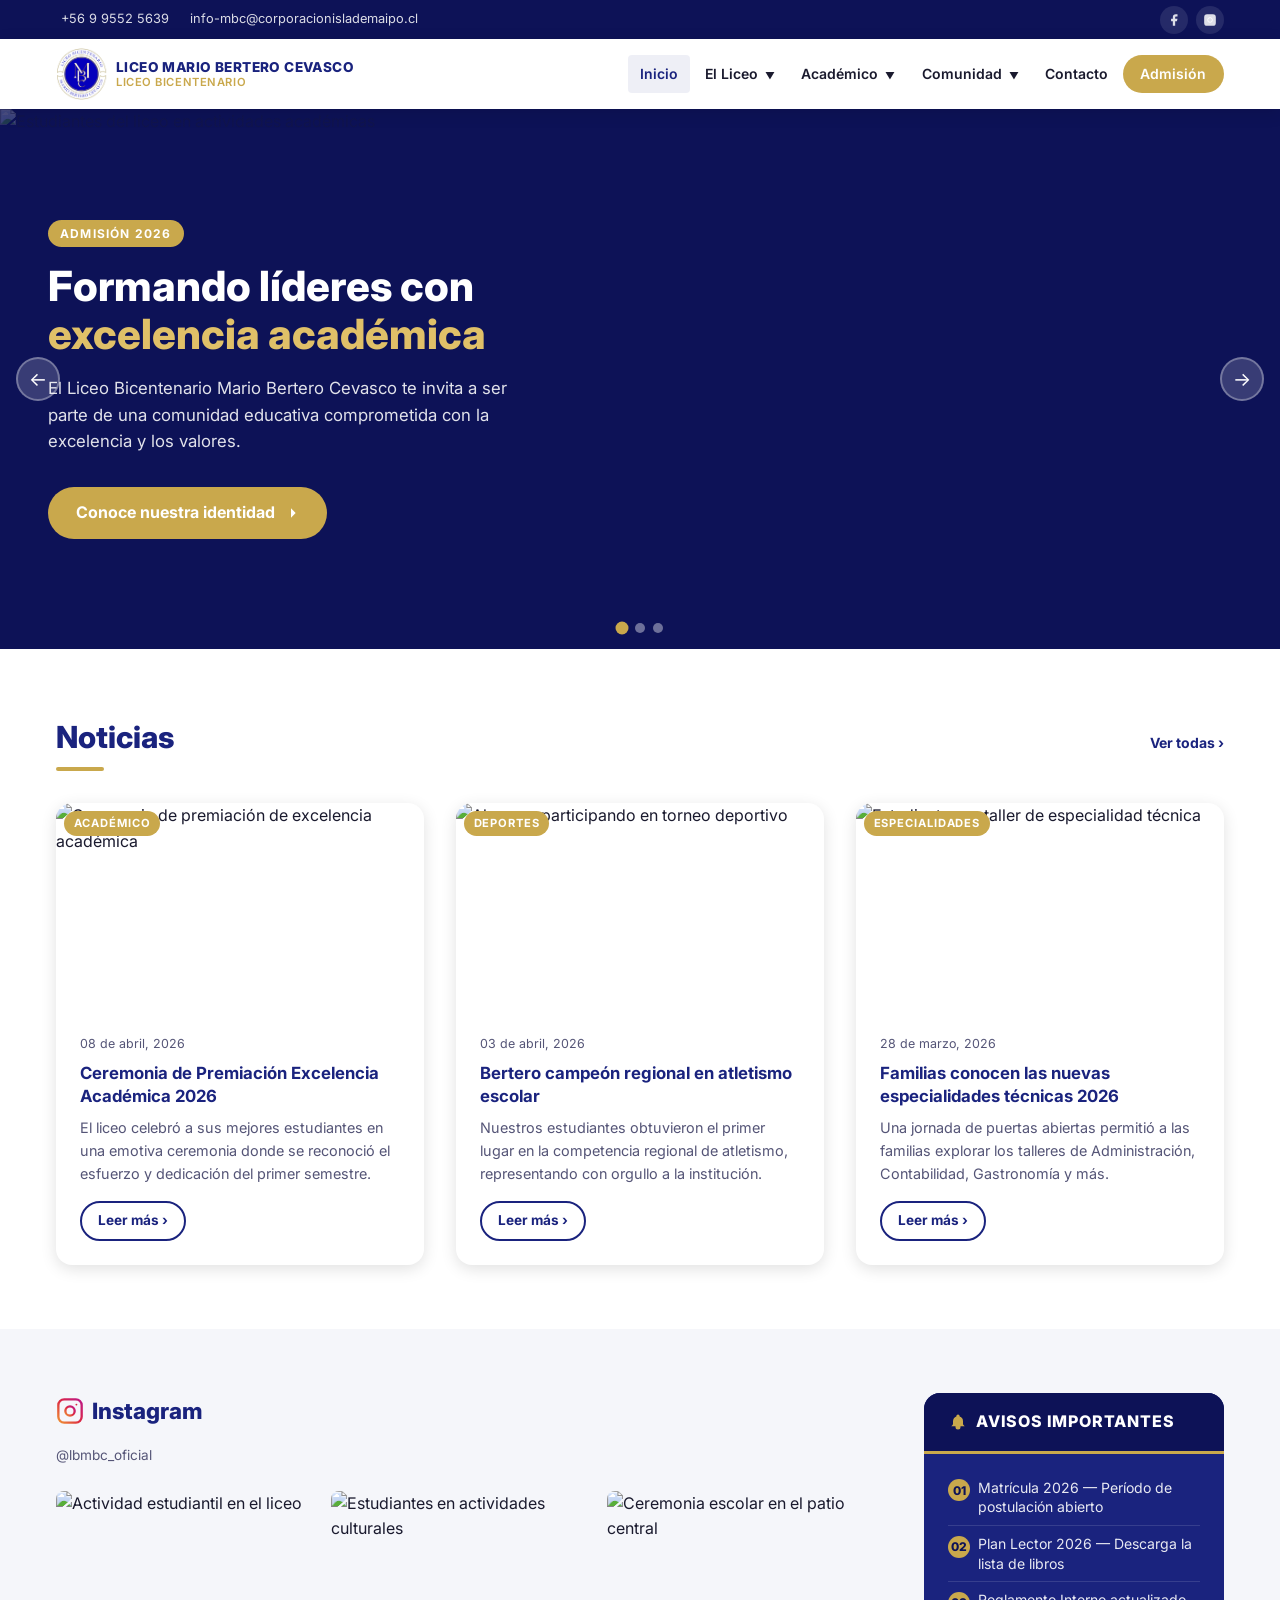
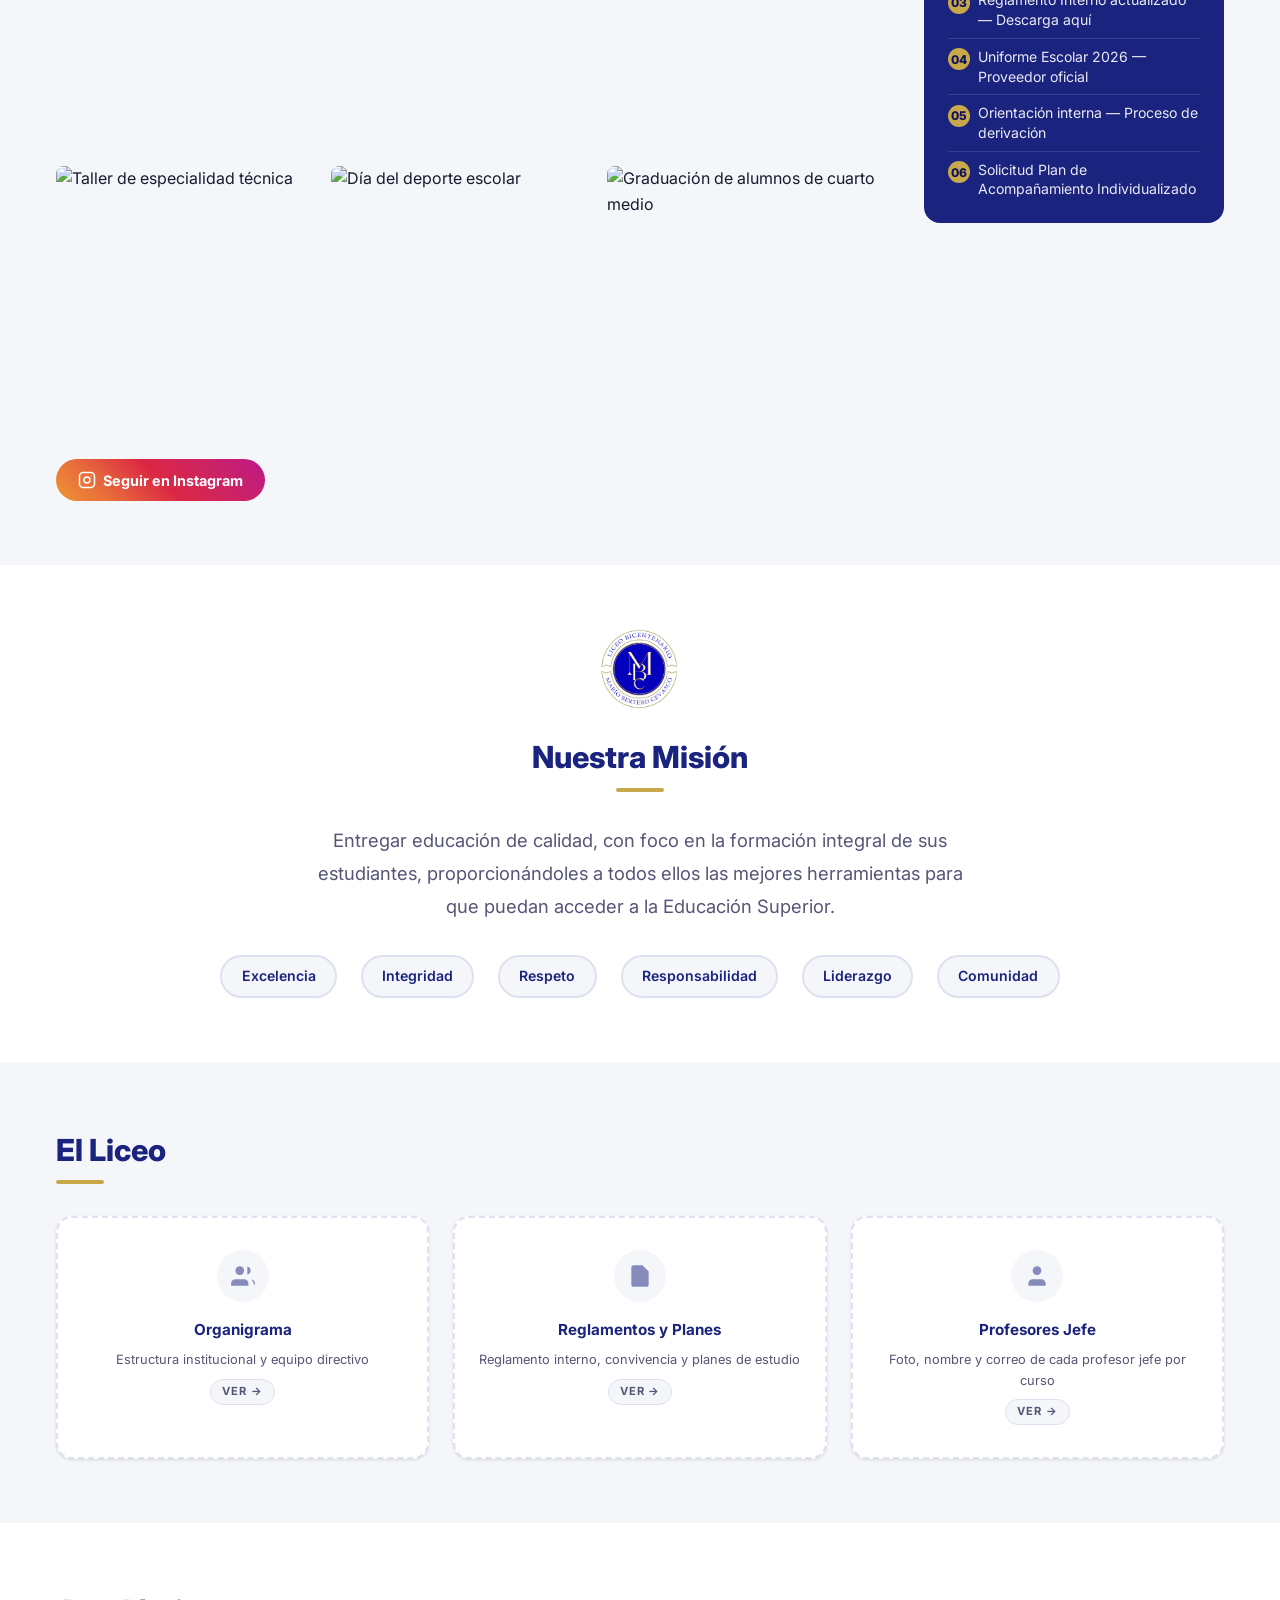
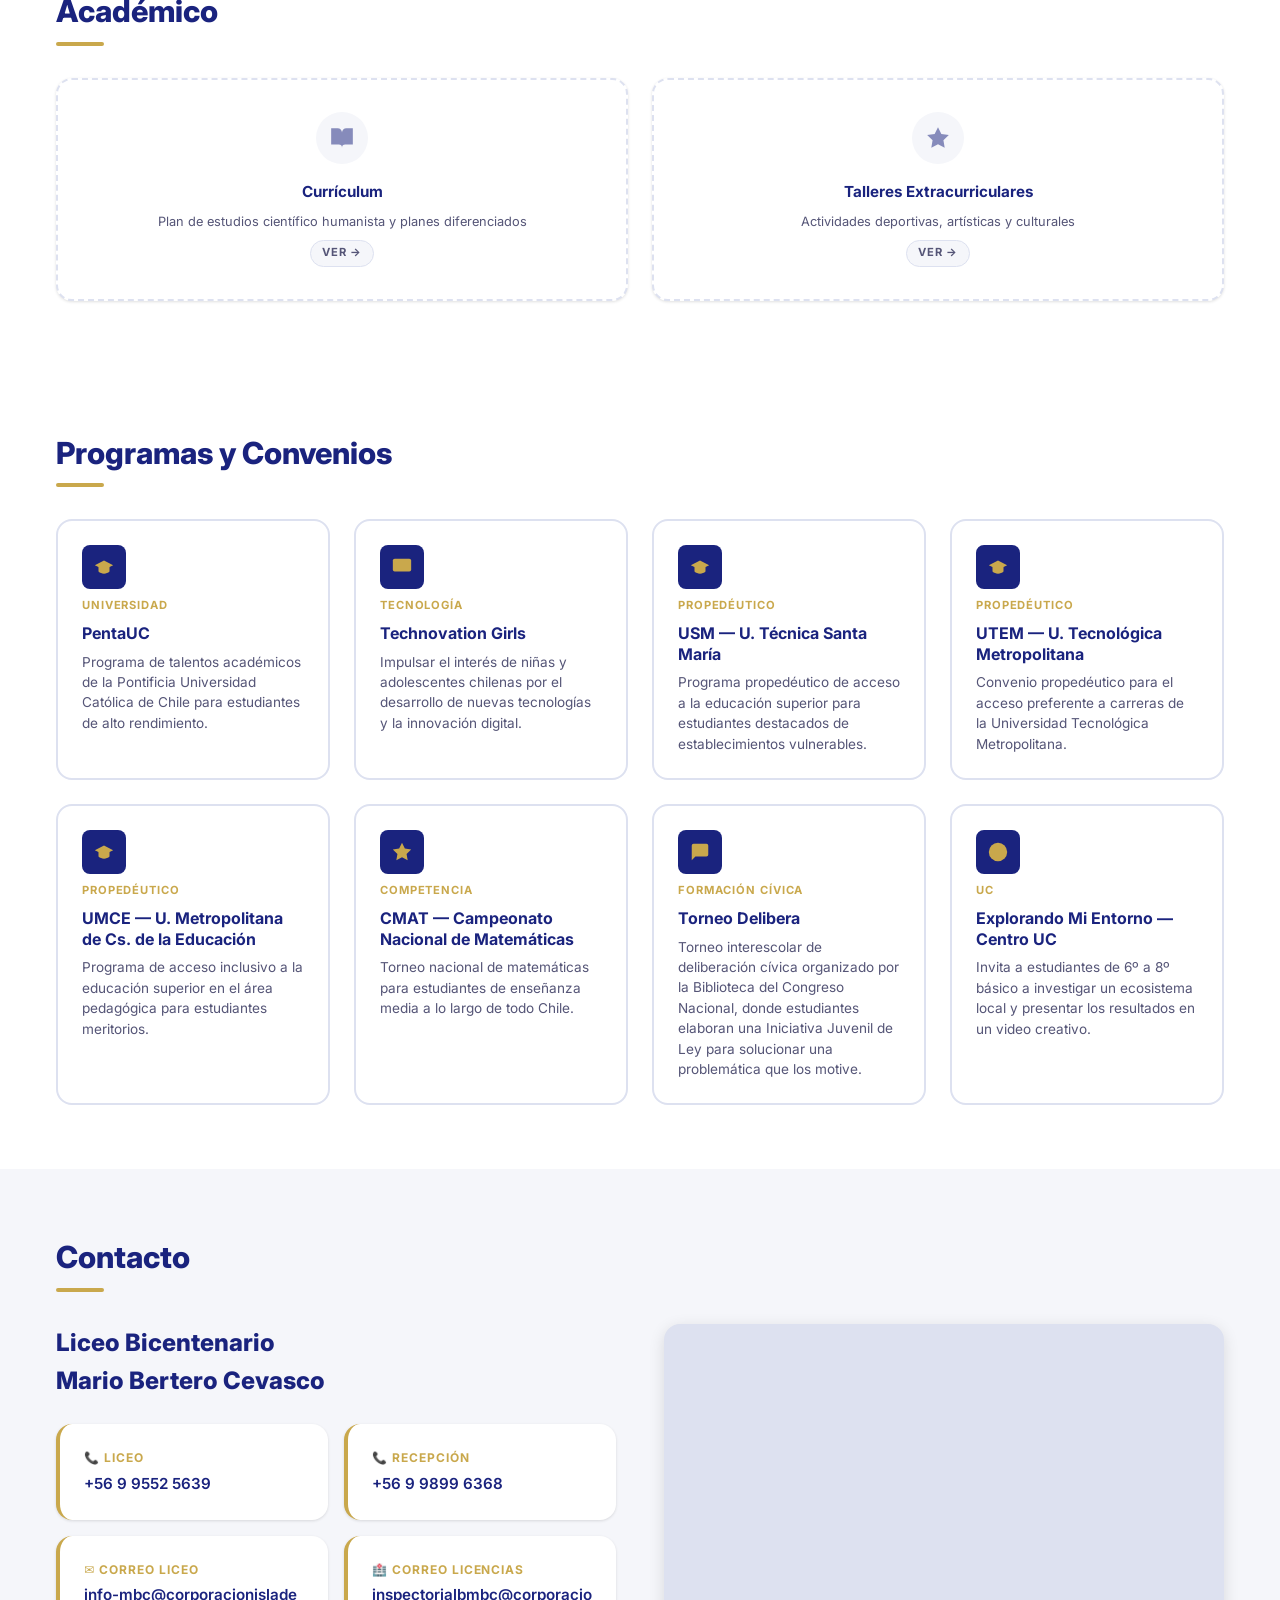
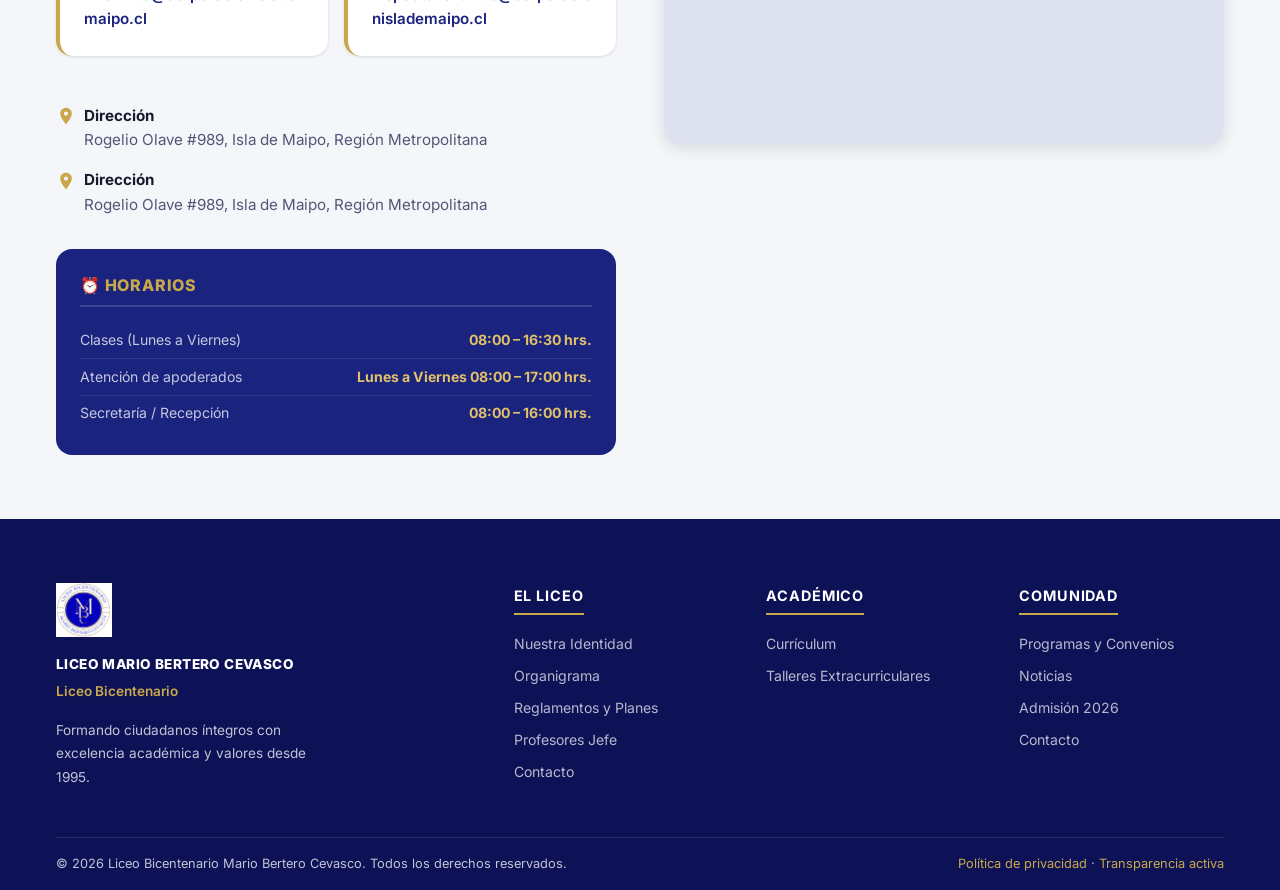
==== index.html @ 63710edc "Agregar nav completa y footer a todas las subpáginas - Organigrama: árbol jerárquico con cargos (sin" ====
<!DOCTYPE html>
<html lang="es">
<head>
  <meta charset="UTF-8" />
  <meta name="viewport" content="width=device-width, initial-scale=1.0" />
  <meta name="description" content="Liceo Bicentenario Mario Bertero Cevasco — Formando ciudadanos íntegros con excelencia académica y valores." />
  <title>Liceo Bicentenario Mario Bertero Cevasco</title>
  <link rel="preconnect" href="https://fonts.googleapis.com" />
  <link rel="preconnect" href="https://fonts.gstatic.com" crossorigin />
  <link href="https://fonts.googleapis.com/css2?family=Inter:wght@400;500;600;700;800&display=swap" rel="stylesheet" />
  <style>
    /* ============================================================
       VARIABLES & RESET
    ============================================================ */
    :root {
      --color-primary:       #1a237e;
      --color-primary-dark:  #0d1257;
      --color-primary-light: #283593;
      --color-gold:          #c9a84c;
      --color-gold-light:    #e0c068;
      --color-white:         #ffffff;
      --color-off-white:     #f5f6fa;
      --color-text:          #1a1a2e;
      --color-text-muted:    #555577;
      --color-border:        #dde1f0;
      --color-success:       #2e7d32;

      --font-base: 'Inter', system-ui, sans-serif;

      --spacing-xs:  0.25rem;
      --spacing-sm:  0.5rem;
      --spacing-md:  1rem;
      --spacing-lg:  1.5rem;
      --spacing-xl:  2rem;
      --spacing-2xl: 3rem;
      --spacing-3xl: 4rem;

      --radius-sm:  4px;
      --radius-md:  8px;
      --radius-lg:  16px;
      --radius-full: 9999px;

      --shadow-sm: 0 1px 3px rgba(0,0,0,.12);
      --shadow-md: 0 4px 16px rgba(0,0,0,.12);
      --shadow-lg: 0 8px 32px rgba(0,0,0,.16);

      --transition: 0.25s ease;
      --nav-height: 70px;
    }

    *, *::before, *::after { box-sizing: border-box; margin: 0; padding: 0; }

    html { scroll-behavior: smooth; font-size: 16px; }
    @media (prefers-reduced-motion: reduce) {
      html { scroll-behavior: auto; }
      *, *::before, *::after { animation-duration: .01ms !important; transition-duration: .01ms !important; }
    }

    body {
      font-family: var(--font-base);
      color: var(--color-text);
      background: var(--color-white);
      line-height: 1.6;
    }

    img { display: block; max-width: 100%; height: auto; }
    a  { color: inherit; text-decoration: none; }
    ul { list-style: none; }
    button { cursor: pointer; border: none; background: none; font-family: inherit; }

    .container {
      width: 100%;
      max-width: 1200px;
      margin-inline: auto;
      padding-inline: var(--spacing-md);
    }

    .sr-only {
      position: absolute; width: 1px; height: 1px;
      padding: 0; margin: -1px; overflow: hidden;
      clip: rect(0,0,0,0); white-space: nowrap; border: 0;
    }

    /* ============================================================
       TOP BAR
    ============================================================ */
    .top-bar {
      background: var(--color-primary-dark);
      color: rgba(255,255,255,.85);
      font-size: .8rem;
      padding: .35rem 0;
    }
    .top-bar .container {
      display: flex;
      justify-content: space-between;
      align-items: center;
      gap: var(--spacing-sm);
      flex-wrap: wrap;
    }
    .top-bar__contact {
      display: flex;
      gap: var(--spacing-md);
      flex-wrap: nowrap;
      align-items: center;
      overflow: hidden;
    }
    .top-bar__contact a {
      white-space: nowrap;
      overflow: hidden;
      text-overflow: ellipsis;
    }
    .top-bar__contact a {
      display: flex;
      align-items: center;
      gap: .3rem;
      transition: color var(--transition);
    }
    .top-bar__contact a:hover { color: var(--color-gold-light); }
    .top-bar__social {
      display: flex;
      gap: var(--spacing-sm);
      align-items: center;
    }
    .top-bar__social a {
      display: inline-flex;
      align-items: center;
      justify-content: center;
      width: 28px; height: 28px;
      border-radius: var(--radius-full);
      background: rgba(255,255,255,.1);
      transition: background var(--transition);
    }
    .top-bar__social a:hover { background: var(--color-gold); }
    .top-bar__social svg { width: 14px; height: 14px; fill: currentColor; }

    /* ============================================================
       HEADER / NAV
    ============================================================ */
    .site-header {
      position: sticky;
      top: 0;
      z-index: 100;
      background: var(--color-white);
      box-shadow: var(--shadow-sm);
      height: var(--nav-height);
    }
    .site-header .container {
      display: flex;
      align-items: center;
      justify-content: space-between;
      height: 100%;
      gap: var(--spacing-md);
    }

    /* Logo */
    .site-logo {
      display: flex;
      align-items: center;
      gap: var(--spacing-sm);
      flex-shrink: 0;
    }
    .site-logo__emblem {
      width: 52px;
      height: 52px;
      flex-shrink: 0;
    }
    .site-logo__text { line-height: 1.2; }
    .site-logo__name {
      font-size: .85rem;
      font-weight: 800;
      color: var(--color-primary);
      text-transform: uppercase;
      letter-spacing: .03em;
    }
    .site-logo__sub {
      font-size: .7rem;
      color: var(--color-gold);
      font-weight: 600;
      text-transform: uppercase;
      letter-spacing: .05em;
    }

    /* Navigation */
    .main-nav { display: flex; align-items: center; }
    .main-nav__list {
      display: flex;
      gap: .15rem;
    }
    .main-nav__list a {
      display: block;
      padding: .5rem .75rem;
      font-size: .875rem;
      font-weight: 600;
      color: var(--color-text);
      border-radius: var(--radius-sm);
      transition: color var(--transition), background var(--transition);
      white-space: nowrap;
    }
    .main-nav__list a:hover,
    .main-nav__list a[aria-current="page"] {
      color: var(--color-primary);
      background: rgba(26,35,126,.07);
    }
    .main-nav__list a.nav-cta {
      background: var(--color-gold);
      color: var(--color-white);
      border-radius: var(--radius-full);
      padding: .5rem 1.1rem;
    }
    .main-nav__list a.nav-cta:hover {
      background: var(--color-gold-light);
      color: var(--color-primary-dark);
    }

    /* Hamburger */
    .hamburger {
      display: none;
      flex-direction: column;
      gap: 5px;
      padding: .5rem;
      border-radius: var(--radius-sm);
    }
    .hamburger span {
      display: block;
      width: 24px; height: 2px;
      background: var(--color-primary);
      border-radius: 2px;
      transition: transform var(--transition), opacity var(--transition);
    }
    .hamburger[aria-expanded="true"] span:nth-child(1) { transform: translateY(7px) rotate(45deg); }
    .hamburger[aria-expanded="true"] span:nth-child(2) { opacity: 0; }
    .hamburger[aria-expanded="true"] span:nth-child(3) { transform: translateY(-7px) rotate(-45deg); }

    @media (max-width: 900px) {
      .hamburger { display: flex; }
      .main-nav {
        position: fixed;
        inset: var(--nav-height) 0 0 0;
        background: var(--color-white);
        flex-direction: column;
        align-items: flex-start;
        padding: var(--spacing-lg);
        transform: translateX(100%);
        transition: transform var(--transition);
        overflow-y: auto;
        box-shadow: var(--shadow-lg);
      }
      .main-nav.is-open { transform: translateX(0); }
      .main-nav__list { flex-direction: column; gap: .25rem; width: 100%; }
      .main-nav__list a { font-size: 1rem; padding: .75rem 1rem; }
    }

    /* ============================================================
       HERO SLIDESHOW
    ============================================================ */
    .hero {
      position: relative;
      height: clamp(320px, 60vh, 540px);
      overflow: hidden;
      background: var(--color-primary-dark);
    }
    .hero__slides { position: relative; height: 100%; }
    .hero__slide {
      position: absolute;
      inset: 0;
      opacity: 0;
      transition: opacity .7s ease;
    }
    .hero__slide.is-active { opacity: 1; }
    .hero__slide img {
      width: 100%; height: 100%;
      object-fit: cover;
      object-position: center;
    }
    .hero__overlay {
      position: absolute;
      inset: 0;
      background: linear-gradient(to right, rgba(13,18,87,.75) 40%, rgba(13,18,87,.2));
    }
    .hero__content {
      position: absolute;
      inset: 0;
      display: flex;
      flex-direction: column;
      justify-content: center;
      padding: var(--spacing-xl) var(--spacing-2xl);
      max-width: 640px;
    }
    .hero__tag {
      display: inline-block;
      background: var(--color-gold);
      color: var(--color-white);
      font-size: .75rem;
      font-weight: 700;
      text-transform: uppercase;
      letter-spacing: .1em;
      padding: .25rem .75rem;
      border-radius: var(--radius-full);
      margin-bottom: var(--spacing-md);
      width: fit-content;
    }
    .hero__title {
      font-size: clamp(1.6rem, 4vw, 2.6rem);
      font-weight: 800;
      color: var(--color-white);
      line-height: 1.15;
      margin-bottom: var(--spacing-md);
    }
    .hero__title em { color: var(--color-gold-light); font-style: normal; }
    .hero__desc {
      color: rgba(255,255,255,.88);
      font-size: 1.05rem;
      margin-bottom: var(--spacing-xl);
      max-width: 460px;
    }
    .hero__cta {
      display: inline-flex;
      align-items: center;
      gap: .5rem;
      background: var(--color-gold);
      color: var(--color-white);
      font-weight: 700;
      font-size: 1rem;
      padding: .8rem 1.75rem;
      border-radius: var(--radius-full);
      transition: background var(--transition), transform var(--transition);
      width: fit-content;
    }
    .hero__cta:hover { background: var(--color-gold-light); color: var(--color-primary-dark); transform: translateY(-2px); }

    .hero__controls {
      position: absolute;
      bottom: var(--spacing-md);
      left: 50%;
      transform: translateX(-50%);
      display: flex;
      gap: .5rem;
    }
    .hero__dot {
      width: 10px; height: 10px;
      border-radius: var(--radius-full);
      background: rgba(255,255,255,.4);
      border: none;
      transition: background var(--transition), transform var(--transition);
    }
    .hero__dot.is-active { background: var(--color-gold); transform: scale(1.3); }

    .hero__arrow {
      position: absolute;
      top: 50%;
      transform: translateY(-50%);
      background: rgba(255,255,255,.18);
      color: white;
      border: 2px solid rgba(255,255,255,.3);
      border-radius: var(--radius-full);
      width: 44px; height: 44px;
      display: flex; align-items: center; justify-content: center;
      font-size: 1.2rem;
      transition: background var(--transition);
    }
    .hero__arrow:hover { background: var(--color-gold); border-color: var(--color-gold); }
    .hero__arrow--prev { left: var(--spacing-md); }
    .hero__arrow--next { right: var(--spacing-md); }

    /* ============================================================
       SECTION TITLES
    ============================================================ */
    .section-header {
      display: flex;
      align-items: baseline;
      justify-content: space-between;
      margin-bottom: var(--spacing-xl);
      gap: var(--spacing-md);
      flex-wrap: wrap;
    }
    .section-title {
      font-size: clamp(1.4rem, 3vw, 1.9rem);
      font-weight: 800;
      color: var(--color-primary);
      position: relative;
      padding-bottom: .6rem;
    }
    .section-title::after {
      content: '';
      position: absolute;
      bottom: 0; left: 0;
      width: 48px; height: 4px;
      background: var(--color-gold);
      border-radius: 2px;
    }
    .section-link {
      font-size: .875rem;
      font-weight: 700;
      color: var(--color-primary);
      display: flex;
      align-items: center;
      gap: .25rem;
      transition: color var(--transition);
      white-space: nowrap;
    }
    .section-link:hover { color: var(--color-gold); }

    /* ============================================================
       NOTICIAS
    ============================================================ */
    .noticias { padding: var(--spacing-3xl) 0; background: var(--color-white); }
    .noticias-grid {
      display: grid;
      grid-template-columns: repeat(auto-fit, minmax(280px, 1fr));
      gap: var(--spacing-xl);
    }
    .noticia-card {
      border-radius: var(--radius-lg);
      overflow: hidden;
      box-shadow: var(--shadow-md);
      background: var(--color-white);
      display: flex;
      flex-direction: column;
      transition: transform var(--transition), box-shadow var(--transition);
    }
    .noticia-card:hover { transform: translateY(-4px); box-shadow: var(--shadow-lg); }
    .noticia-card__img-wrap { position: relative; aspect-ratio: 16/9; overflow: hidden; }
    .noticia-card__img-wrap img { width: 100%; height: 100%; object-fit: cover; transition: transform .4s ease; }
    .noticia-card:hover .noticia-card__img-wrap img { transform: scale(1.05); }
    .noticia-card__category {
      position: absolute;
      top: var(--spacing-sm); left: var(--spacing-sm);
      background: var(--color-gold);
      color: white;
      font-size: .7rem;
      font-weight: 700;
      text-transform: uppercase;
      letter-spacing: .08em;
      padding: .2rem .6rem;
      border-radius: var(--radius-full);
    }
    .noticia-card__body { padding: var(--spacing-lg); flex: 1; display: flex; flex-direction: column; }
    .noticia-card__date { font-size: .78rem; color: var(--color-text-muted); margin-bottom: var(--spacing-sm); }
    .noticia-card__title {
      font-size: 1.05rem;
      font-weight: 700;
      color: var(--color-primary);
      margin-bottom: var(--spacing-sm);
      line-height: 1.35;
    }
    .noticia-card__excerpt { font-size: .9rem; color: var(--color-text-muted); flex: 1; margin-bottom: var(--spacing-md); }
    .btn-leer {
      display: inline-flex;
      align-items: center;
      gap: .3rem;
      font-size: .85rem;
      font-weight: 700;
      color: var(--color-primary);
      border: 2px solid var(--color-primary);
      padding: .45rem 1rem;
      border-radius: var(--radius-full);
      transition: background var(--transition), color var(--transition);
      width: fit-content;
    }
    .btn-leer:hover { background: var(--color-primary); color: var(--color-white); }

    /* ============================================================
       INSTAGRAM + AVISOS — layout 2 cols
    ============================================================ */
    .ig-avisos-section {
      padding: var(--spacing-3xl) 0;
      background: var(--color-off-white);
    }
    .ig-avisos-layout {
      display: grid;
      grid-template-columns: 1fr 300px;
      gap: var(--spacing-2xl);
      align-items: start;
    }
    @media (max-width: 860px) {
      .ig-avisos-layout { grid-template-columns: 1fr; }
    }

    /* Instagram */
    .instagram-header {
      display: flex;
      align-items: center;
      gap: var(--spacing-sm);
      margin-bottom: var(--spacing-lg);
    }
    .instagram-header svg { width: 28px; height: 28px; }
    .instagram-header h2 { font-size: 1.4rem; font-weight: 800; color: var(--color-primary); }
    .ig-handle {
      font-size: .85rem;
      color: var(--color-text-muted);
      margin-bottom: var(--spacing-lg);
      margin-top: -.5rem;
    }
    .ig-grid {
      display: grid;
      grid-template-columns: repeat(3, 1fr);
      gap: .4rem;
    }
    .ig-item {
      aspect-ratio: 1;
      overflow: hidden;
      border-radius: var(--radius-md);
      position: relative;
    }
    .ig-item img { width: 100%; height: 100%; object-fit: cover; transition: transform .35s ease; }
    .ig-item:hover img { transform: scale(1.08); }
    .ig-item__overlay {
      position: absolute;
      inset: 0;
      background: rgba(26,35,126,.55);
      display: flex;
      align-items: center;
      justify-content: center;
      opacity: 0;
      transition: opacity var(--transition);
    }
    .ig-item:hover .ig-item__overlay { opacity: 1; }
    .ig-item__overlay svg { width: 32px; height: 32px; fill: white; }
    .ig-cta {
      display: inline-flex;
      align-items: center;
      gap: .4rem;
      margin-top: var(--spacing-lg);
      background: linear-gradient(45deg, #f09433, #e6683c, #dc2743, #cc2366, #bc1888);
      color: white;
      font-weight: 700;
      font-size: .9rem;
      padding: .6rem 1.4rem;
      border-radius: var(--radius-full);
      transition: opacity var(--transition);
    }
    .ig-cta:hover { opacity: .88; }

    /* Avisos */
    .avisos-card {
      background: var(--color-primary);
      color: var(--color-white);
      border-radius: var(--radius-lg);
      overflow: hidden;
    }
    .avisos-card__header {
      background: var(--color-primary-dark);
      padding: var(--spacing-md) var(--spacing-lg);
      display: flex;
      align-items: center;
      gap: .5rem;
      font-weight: 800;
      font-size: 1rem;
      text-transform: uppercase;
      letter-spacing: .05em;
      border-bottom: 3px solid var(--color-gold);
    }
    .avisos-card__header svg { width: 20px; height: 20px; fill: var(--color-gold); flex-shrink: 0; }
    .avisos-list { padding: var(--spacing-md) var(--spacing-lg); }
    .aviso-item {
      display: flex;
      gap: var(--spacing-sm);
      padding: var(--spacing-sm) 0;
      border-bottom: 1px solid rgba(255,255,255,.12);
      align-items: flex-start;
    }
    .aviso-item:last-child { border-bottom: none; }
    .aviso-item__num {
      background: var(--color-gold);
      color: var(--color-primary-dark);
      font-weight: 800;
      font-size: .75rem;
      width: 22px; height: 22px;
      border-radius: var(--radius-full);
      display: flex; align-items: center; justify-content: center;
      flex-shrink: 0;
      margin-top: .1rem;
    }
    .aviso-item a {
      font-size: .88rem;
      color: rgba(255,255,255,.9);
      transition: color var(--transition);
      line-height: 1.4;
    }
    .aviso-item a:hover { color: var(--color-gold-light); }

    /* ============================================================
       ESTADÍSTICAS
    ============================================================ */
    .estadisticas {
      padding: var(--spacing-3xl) 0;
      background: var(--color-primary);
    }
    .estadisticas-grid {
      display: grid;
      grid-template-columns: repeat(auto-fit, minmax(180px, 1fr));
      gap: var(--spacing-xl);
      text-align: center;
    }
    .stat-circle {
      display: flex;
      flex-direction: column;
      align-items: center;
      gap: var(--spacing-sm);
    }
    .stat-circle__ring {
      width: 150px; height: 150px;
      border-radius: var(--radius-full);
      border: 6px solid var(--color-gold);
      display: flex;
      flex-direction: column;
      align-items: center;
      justify-content: center;
      background: rgba(255,255,255,.06);
    }
    .stat-circle__number {
      font-size: 2.4rem;
      font-weight: 800;
      color: var(--color-gold-light);
      line-height: 1;
    }
    .stat-circle__unit {
      font-size: .75rem;
      color: rgba(255,255,255,.7);
      text-transform: uppercase;
      letter-spacing: .06em;
      font-weight: 600;
    }
    .stat-circle__label {
      font-size: .9rem;
      color: rgba(255,255,255,.9);
      font-weight: 600;
      max-width: 140px;
    }

    /* ============================================================
       MISIÓN
    ============================================================ */
    .mision {
      padding: var(--spacing-3xl) 0;
      background: var(--color-white);
      text-align: center;
    }
    .mision__icon {
      width: 80px; height: 80px;
      margin-inline: auto;
      margin-bottom: var(--spacing-lg);
    }
    .mision .section-title { margin-inline: auto; }
    .mision .section-title::after { left: 50%; transform: translateX(-50%); }
    .mision__text {
      max-width: 680px;
      margin-inline: auto;
      margin-top: var(--spacing-xl);
      font-size: clamp(1rem, 1.5vw, 1.15rem);
      color: var(--color-text-muted);
      line-height: 1.8;
    }
    .mision__values {
      display: flex;
      gap: var(--spacing-lg);
      justify-content: center;
      flex-wrap: wrap;
      margin-top: var(--spacing-xl);
    }
    .value-pill {
      background: var(--color-off-white);
      border: 2px solid var(--color-border);
      color: var(--color-primary);
      font-weight: 600;
      font-size: .88rem;
      padding: .5rem 1.2rem;
      border-radius: var(--radius-full);
    }

    /* ============================================================
       CONTACTO
    ============================================================ */
    .contacto {
      padding: var(--spacing-3xl) 0;
      background: var(--color-off-white);
    }
    .contacto-layout {
      display: grid;
      grid-template-columns: 1fr 1fr;
      gap: var(--spacing-2xl);
      align-items: start;
    }
    @media (max-width: 700px) {
      .contacto-layout { grid-template-columns: 1fr; }
    }
    .contacto-info h2 { font-size: 1.5rem; font-weight: 800; color: var(--color-primary); margin-bottom: var(--spacing-lg); }
    .contacto-detail {
      display: flex;
      gap: var(--spacing-sm);
      align-items: flex-start;
      margin-bottom: var(--spacing-md);
    }
    .contacto-detail svg {
      width: 20px; height: 20px;
      fill: var(--color-gold);
      flex-shrink: 0;
      margin-top: .15rem;
    }
    .contacto-detail p { font-size: .95rem; color: var(--color-text-muted); }
    .contacto-detail strong { color: var(--color-text); display: block; }
    .map-placeholder {
      width: 100%;
      aspect-ratio: 4/3;
      border-radius: var(--radius-lg);
      overflow: hidden;
      box-shadow: var(--shadow-md);
      background: #dde1f0;
    }
    .map-placeholder iframe {
      width: 100%; height: 100%;
      border: 0;
      display: block;
    }

    /* ============================================================
       FOOTER
    ============================================================ */
    .site-footer {
      background: var(--color-primary-dark);
      color: rgba(255,255,255,.75);
      padding: var(--spacing-3xl) 0 0;
    }
    .footer-grid {
      display: grid;
      grid-template-columns: 2fr 1fr 1fr 1fr;
      gap: var(--spacing-2xl);
      margin-bottom: var(--spacing-2xl);
    }
    @media (max-width: 860px) { .footer-grid { grid-template-columns: 1fr 1fr; } }
    @media (max-width: 500px) { .footer-grid { grid-template-columns: 1fr; } }

    .footer-brand__name {
      font-size: 1rem;
      font-weight: 800;
      color: var(--color-white);
      text-transform: uppercase;
      letter-spacing: .03em;
      margin-bottom: .25rem;
      margin-top: var(--spacing-md);
    }
    .footer-brand__tagline { font-size: .82rem; color: var(--color-gold); font-weight: 600; margin-bottom: var(--spacing-md); }
    .footer-brand p { font-size: .85rem; line-height: 1.7; max-width: 260px; }
    .footer-col h3 {
      font-size: .9rem;
      font-weight: 700;
      color: var(--color-white);
      text-transform: uppercase;
      letter-spacing: .06em;
      margin-bottom: var(--spacing-md);
      padding-bottom: .4rem;
      border-bottom: 2px solid var(--color-gold);
      display: inline-block;
    }
    .footer-col ul { display: flex; flex-direction: column; gap: .4rem; }
    .footer-col ul a {
      font-size: .88rem;
      color: rgba(255,255,255,.7);
      transition: color var(--transition);
    }
    .footer-col ul a:hover { color: var(--color-gold-light); }

    .footer-bottom {
      border-top: 1px solid rgba(255,255,255,.1);
      padding: var(--spacing-md) 0;
      display: flex;
      justify-content: space-between;
      align-items: center;
      flex-wrap: wrap;
      gap: var(--spacing-sm);
      font-size: .8rem;
    }
    .footer-bottom a { color: var(--color-gold); }
    .footer-bottom a:hover { text-decoration: underline; }

    /* ============================================================
       DROPDOWN NAV
    ============================================================ */
    .main-nav__item { position: relative; }
    .main-nav__item:hover .dropdown,
    .main-nav__item:focus-within .dropdown { opacity: 1; pointer-events: auto; transform: translateY(0); }
    .dropdown {
      position: absolute;
      top: calc(100% + 6px);
      left: 0;
      background: var(--color-white);
      border-radius: var(--radius-md);
      box-shadow: var(--shadow-lg);
      border-top: 3px solid var(--color-gold);
      min-width: 220px;
      opacity: 0;
      pointer-events: none;
      transform: translateY(-8px);
      transition: opacity var(--transition), transform var(--transition);
      z-index: 200;
    }
    .dropdown a {
      display: block;
      padding: .6rem 1rem;
      font-size: .85rem;
      font-weight: 500;
      color: var(--color-text);
      border-bottom: 1px solid var(--color-border);
      transition: background var(--transition), color var(--transition);
    }
    .dropdown a:last-child { border-bottom: none; }
    .dropdown a:hover { background: var(--color-off-white); color: var(--color-primary); }
    .nav-arrow { font-size: .6rem; margin-left: .2rem; }
    @media (max-width: 900px) {
      .dropdown {
        position: static;
        box-shadow: none;
        border: none;
        border-left: 3px solid var(--color-gold);
        border-radius: 0;
        opacity: 1;
        pointer-events: auto;
        transform: none;
        margin-left: var(--spacing-md);
        display: none;
      }
      .main-nav__item.is-open .dropdown { display: block; }
    }

    /* ============================================================
       PROGRAMAS Y CONVENIOS
    ============================================================ */
    .programas {
      padding: var(--spacing-3xl) 0;
      background: var(--color-white);
    }
    .programas-grid {
      display: grid;
      grid-template-columns: repeat(auto-fit, minmax(240px, 1fr));
      gap: var(--spacing-lg);
    }
    .programa-card {
      border: 2px solid var(--color-border);
      border-radius: var(--radius-lg);
      padding: var(--spacing-lg);
      display: flex;
      flex-direction: column;
      gap: var(--spacing-sm);
      transition: border-color var(--transition), box-shadow var(--transition), transform var(--transition);
      text-decoration: none;
      color: inherit;
    }
    .programa-card:hover {
      border-color: var(--color-gold);
      box-shadow: var(--shadow-md);
      transform: translateY(-3px);
    }
    .programa-card__icon {
      width: 44px; height: 44px;
      background: var(--color-primary);
      border-radius: var(--radius-md);
      display: flex; align-items: center; justify-content: center;
      flex-shrink: 0;
    }
    .programa-card__icon svg { width: 22px; height: 22px; fill: var(--color-gold); }
    .programa-card__tag {
      font-size: .7rem;
      font-weight: 700;
      text-transform: uppercase;
      letter-spacing: .08em;
      color: var(--color-gold);
    }
    .programa-card__name {
      font-size: 1rem;
      font-weight: 700;
      color: var(--color-primary);
      line-height: 1.3;
    }
    .programa-card__desc {
      font-size: .85rem;
      color: var(--color-text-muted);
      line-height: 1.5;
    }

    /* ============================================================
       HORARIOS (mini apartado en contacto)
    ============================================================ */
    .horarios-mini {
      margin-top: var(--spacing-xl);
      background: var(--color-primary);
      border-radius: var(--radius-lg);
      padding: var(--spacing-lg);
      color: white;
    }
    .horarios-mini h3 {
      font-size: 1rem;
      font-weight: 800;
      text-transform: uppercase;
      letter-spacing: .05em;
      color: var(--color-gold);
      margin-bottom: var(--spacing-md);
      padding-bottom: .4rem;
      border-bottom: 2px solid rgba(255,255,255,.15);
    }
    .horario-row {
      display: flex;
      justify-content: space-between;
      align-items: center;
      padding: .4rem 0;
      border-bottom: 1px solid rgba(255,255,255,.1);
      font-size: .88rem;
      gap: var(--spacing-md);
    }
    .horario-row:last-child { border-bottom: none; }
    .horario-row__dia { color: rgba(255,255,255,.75); }
    .horario-row__hora { font-weight: 700; color: var(--color-gold-light); white-space: nowrap; }

    /* ============================================================
       SECCIÓN EN CONSTRUCCIÓN
    ============================================================ */
    .en-construccion {
      padding: var(--spacing-3xl) 0;
      background: var(--color-off-white);
    }
    .construccion-grid {
      display: grid;
      grid-template-columns: repeat(auto-fit, minmax(220px, 1fr));
      gap: var(--spacing-lg);
    }
    .construccion-card {
      background: var(--color-white);
      border-radius: var(--radius-lg);
      padding: var(--spacing-xl) var(--spacing-lg);
      text-align: center;
      box-shadow: var(--shadow-sm);
      border: 2px dashed var(--color-border);
      display: flex;
      flex-direction: column;
      align-items: center;
      gap: var(--spacing-sm);
      text-decoration: none;
      color: inherit;
      transition: border-color var(--transition), box-shadow var(--transition), transform var(--transition);
    }
    a.construccion-card:hover {
      border-color: var(--color-gold);
      box-shadow: var(--shadow-md);
      transform: translateY(-3px);
    }
    .construccion-card__icon {
      width: 52px; height: 52px;
      background: var(--color-off-white);
      border-radius: var(--radius-full);
      display: flex; align-items: center; justify-content: center;
      margin-bottom: var(--spacing-sm);
    }
    .construccion-card__icon svg { width: 26px; height: 26px; fill: var(--color-primary); opacity: .5; }
    .construccion-card__title {
      font-size: .95rem;
      font-weight: 700;
      color: var(--color-primary);
    }
    .construccion-card__msg {
      font-size: .8rem;
      color: var(--color-text-muted);
    }
    .construccion-badge {
      font-size: .7rem;
      font-weight: 700;
      text-transform: uppercase;
      letter-spacing: .08em;
      background: var(--color-off-white);
      border: 1px solid var(--color-border);
      color: var(--color-text-muted);
      padding: .2rem .7rem;
      border-radius: var(--radius-full);
    }

    /* ============================================================
       CONTACTO AMPLIADO
    ============================================================ */
    .contacto-cards {
      display: grid;
      grid-template-columns: repeat(auto-fit, minmax(200px, 1fr));
      gap: var(--spacing-md);
      margin-bottom: var(--spacing-2xl);
    }
    .contacto-card-item {
      background: var(--color-white);
      border-radius: var(--radius-lg);
      padding: var(--spacing-lg);
      border-left: 4px solid var(--color-gold);
      box-shadow: var(--shadow-sm);
    }
    .contacto-card-item__label {
      font-size: .75rem;
      font-weight: 700;
      text-transform: uppercase;
      letter-spacing: .08em;
      color: var(--color-gold);
      margin-bottom: .25rem;
    }
    .contacto-card-item__value {
      font-size: .95rem;
      font-weight: 600;
      color: var(--color-primary);
      word-break: break-all;
    }
    .contacto-card-item a { color: var(--color-primary); transition: color var(--transition); }
    .contacto-card-item a:hover { color: var(--color-gold); }

    /* ============================================================
       SKIP LINK
    ============================================================ */
    .skip-link {
      position: absolute;
      top: -100%;
      left: 0;
      background: var(--color-gold);
      color: var(--color-white);
      padding: .5rem 1rem;
      font-weight: 700;
      z-index: 9999;
      border-radius: 0 0 var(--radius-sm) 0;
      transition: top var(--transition);
    }
    .skip-link:focus { top: 0; }
  </style>
</head>
<body>

<!-- Skip navigation -->
<a href="#main-content" class="skip-link">Saltar al contenido principal</a>

<!-- ============================================================
     TOP BAR
============================================================ -->
<div class="top-bar" role="banner">
  <div class="container">
    <div class="top-bar__contact">
      <a href="tel:+56995525639" aria-label="Teléfono del liceo">
        <svg viewBox="0 0 24 24" aria-hidden="true"><path d="M6.62 10.79a15.05 15.05 0 006.59 6.59l2.2-2.2a1 1 0 011.01-.24 11.36 11.36 0 003.56.57 1 1 0 011 1V20a1 1 0 01-1 1A17 17 0 013 4a1 1 0 011-1h3.5a1 1 0 011 1 11.36 11.36 0 00.57 3.56 1 1 0 01-.25 1.01z"/></svg>
        +56 9 9552 5639
      </a>
      <a href="mailto:info-mbc@corporacionislademaipo.cl" aria-label="Correo del liceo">
        <svg viewBox="0 0 24 24" aria-hidden="true"><path d="M20 4H4a2 2 0 00-2 2v12a2 2 0 002 2h16a2 2 0 002-2V6a2 2 0 00-2-2zm0 4l-8 5-8-5V6l8 5 8-5z"/></svg>
        info-mbc@corporacionislademaipo.cl
      </a>
    </div>
    <div class="top-bar__social" aria-label="Redes sociales">
      <a href="https://www.facebook.com/marioberterocevasco" aria-label="Facebook del liceo" target="_blank" rel="noopener">
        <svg viewBox="0 0 24 24" aria-hidden="true"><path d="M18 2h-3a5 5 0 00-5 5v3H7v4h3v8h4v-8h3l1-4h-4V7a1 1 0 011-1h3z"/></svg>
      </a>
      <a href="https://www.instagram.com/lbmbc_oficial/?hl=es" aria-label="Instagram del liceo" target="_blank" rel="noopener">
        <svg viewBox="0 0 24 24" aria-hidden="true"><rect x="2" y="2" width="20" height="20" rx="5" ry="5"/><path d="M16 11.37A4 4 0 1112.63 8 4 4 0 0116 11.37zm1.5-4.87h.01" stroke="white" stroke-width="1.5" fill="none"/></svg>
      </a>
    </div>
  </div>
</div>

<!-- ============================================================
     HEADER
============================================================ -->
<header class="site-header">
  <div class="container">
    <a href="/" class="site-logo" aria-label="Inicio — Liceo Bicentenario Mario Bertero Cevasco">
      <img class="site-logo__emblem" src="logo.png" alt="" width="52" height="52" />
      <div class="site-logo__text">
        <div class="site-logo__name">Liceo Mario Bertero Cevasco</div>
        <div class="site-logo__sub">Liceo Bicentenario</div>
      </div>
    </a>

    <button class="hamburger" aria-expanded="false" aria-controls="main-nav" aria-label="Abrir menú">
      <span></span><span></span><span></span>
    </button>

    <nav class="main-nav" id="main-nav" aria-label="Navegación principal">
      <ul class="main-nav__list" role="list">
        <li class="main-nav__item"><a href="#" aria-current="page">Inicio</a></li>
        <li class="main-nav__item">
          <a href="#el-liceo">El Liceo <span class="nav-arrow">▼</span></a>
          <div class="dropdown" role="menu">
            <a href="identidad.html" role="menuitem">Nuestra Identidad</a>
            <a href="organigrama.html" role="menuitem">Organigrama</a>
            <a href="reglamentos.html" role="menuitem">Reglamentos y Planes</a>
            <a href="profesores-jefe.html" role="menuitem">Profesores Jefe</a>
          </div>
        </li>
        <li class="main-nav__item">
          <a href="#academico">Académico <span class="nav-arrow">▼</span></a>
          <div class="dropdown" role="menu">
            <a href="curriculo.html" role="menuitem">Currículum</a>
            <a href="talleres.html" role="menuitem">Talleres Extracurriculares</a>
          </div>
        </li>
        <li class="main-nav__item">
          <a href="#programas">Comunidad <span class="nav-arrow">▼</span></a>
          <div class="dropdown" role="menu">
            <a href="#programas" role="menuitem">Programas y Convenios</a>
            <a href="#noticias" role="menuitem">Noticias</a>
          </div>
        </li>
        <li class="main-nav__item"><a href="#contacto">Contacto</a></li>
        <li class="main-nav__item"><a href="https://www.sistemadeadmisionescolar.cl/" target="_blank" rel="noopener" class="nav-cta">Admisión</a></li>
      </ul>
    </nav>
  </div>
</header>

<!-- ============================================================
     MAIN CONTENT
============================================================ -->
<main id="main-content">

  <!-- HERO ---------------------------------------------------- -->
  <section class="hero" aria-label="Banner principal" aria-roledescription="carrusel">
    <div class="hero__slides">
      <!-- Slide 1 -->
      <div class="hero__slide is-active" role="group" aria-label="Diapositiva 1 de 3">
        <img src="https://picsum.photos/seed/school1/1200/540" alt="Estudiantes del liceo en actividades académicas" width="1200" height="540" />
        <div class="hero__overlay" aria-hidden="true"></div>
        <div class="hero__content">
          <span class="hero__tag">Admisión 2026</span>
          <h1 class="hero__title">Formando líderes con <em>excelencia académica</em></h1>
          <p class="hero__desc">El Liceo Bicentenario Mario Bertero Cevasco te invita a ser parte de una comunidad educativa comprometida con la excelencia y los valores.</p>
          <a href="identidad.html" class="hero__cta">
            Conoce nuestra identidad
            <svg width="16" height="16" viewBox="0 0 24 24" fill="currentColor" aria-hidden="true"><path d="M5 12h14M12 5l7 7-7 7"/></svg>
          </a>
        </div>
      </div>
      <!-- Slide 2 -->
      <div class="hero__slide" role="group" aria-label="Diapositiva 2 de 3">
        <img src="https://picsum.photos/seed/school2/1200/540" alt="Instalaciones deportivas del liceo" width="1200" height="540" loading="lazy" />
        <div class="hero__overlay" aria-hidden="true"></div>
        <div class="hero__content">
          <span class="hero__tag">Deportes &amp; Cultura</span>
          <h1 class="hero__title">Desarrollo <em>integral</em> en un ambiente de valores</h1>
          <p class="hero__desc">Ofrecemos múltiples actividades extracurriculares para el desarrollo completo de nuestros estudiantes.</p>
          <a href="talleres.html" class="hero__cta">Ver talleres →</a>
        </div>
      </div>
      <!-- Slide 3 -->
      <div class="hero__slide" role="group" aria-label="Diapositiva 3 de 3">
        <img src="https://picsum.photos/seed/school3/1200/540" alt="Estudiantes en clases del liceo" width="1200" height="540" loading="lazy" />
        <div class="hero__overlay" aria-hidden="true"></div>
        <div class="hero__content">
          <span class="hero__tag">Plan Académico</span>
          <h1 class="hero__title">Educación <em>Científico Humanista</em> de excelencia</h1>
          <p class="hero__desc">Ofrecemos un plan de estudios amplio y diversificado — desde Parvularia hasta IV° Medio — con electivos diferenciados en Ciencias, Humanidades y Matemáticas para que cada estudiante encuentre su vocación.</p>
          <a href="curriculo.html" class="hero__cta">Conoce nuestro currículum →</a>
        </div>
      </div>
    </div>

    <!-- Controls -->
    <button class="hero__arrow hero__arrow--prev" aria-label="Diapositiva anterior">&#8592;</button>
    <button class="hero__arrow hero__arrow--next" aria-label="Siguiente diapositiva">&#8594;</button>
    <div class="hero__controls" role="tablist" aria-label="Seleccionar diapositiva">
      <button class="hero__dot is-active" role="tab" aria-label="Diapositiva 1" aria-selected="true"></button>
      <button class="hero__dot" role="tab" aria-label="Diapositiva 2" aria-selected="false"></button>
      <button class="hero__dot" role="tab" aria-label="Diapositiva 3" aria-selected="false"></button>
    </div>
  </section>

  <!-- NOTICIAS ------------------------------------------------ -->
  <section class="noticias" id="noticias" aria-labelledby="noticias-titulo">
    <div class="container">
      <div class="section-header">
        <h2 class="section-title" id="noticias-titulo">Noticias</h2>
        <a href="#" class="section-link">Ver todas ›</a>
      </div>
      <div class="noticias-grid">

        <article class="noticia-card">
          <div class="noticia-card__img-wrap">
            <img src="https://picsum.photos/seed/news1/600/340" alt="Ceremonia de premiación de excelencia académica" width="600" height="340" loading="lazy" />
            <span class="noticia-card__category">Académico</span>
          </div>
          <div class="noticia-card__body">
            <time class="noticia-card__date" datetime="2026-04-08">08 de abril, 2026</time>
            <h3 class="noticia-card__title">Ceremonia de Premiación Excelencia Académica 2026</h3>
            <p class="noticia-card__excerpt">El liceo celebró a sus mejores estudiantes en una emotiva ceremonia donde se reconoció el esfuerzo y dedicación del primer semestre.</p>
            <a href="#" class="btn-leer" aria-label="Leer más sobre la ceremonia de premiación">Leer más ›</a>
          </div>
        </article>

        <article class="noticia-card">
          <div class="noticia-card__img-wrap">
            <img src="https://picsum.photos/seed/news2/600/340" alt="Alumnos participando en torneo deportivo" width="600" height="340" loading="lazy" />
            <span class="noticia-card__category">Deportes</span>
          </div>
          <div class="noticia-card__body">
            <time class="noticia-card__date" datetime="2026-04-03">03 de abril, 2026</time>
            <h3 class="noticia-card__title">Bertero campeón regional en atletismo escolar</h3>
            <p class="noticia-card__excerpt">Nuestros estudiantes obtuvieron el primer lugar en la competencia regional de atletismo, representando con orgullo a la institución.</p>
            <a href="#" class="btn-leer" aria-label="Leer más sobre el campeonato de atletismo">Leer más ›</a>
          </div>
        </article>

        <article class="noticia-card">
          <div class="noticia-card__img-wrap">
            <img src="https://picsum.photos/seed/news3/600/340" alt="Estudiantes en taller de especialidad técnica" width="600" height="340" loading="lazy" />
            <span class="noticia-card__category">Especialidades</span>
          </div>
          <div class="noticia-card__body">
            <time class="noticia-card__date" datetime="2026-03-28">28 de marzo, 2026</time>
            <h3 class="noticia-card__title">Familias conocen las nuevas especialidades técnicas 2026</h3>
            <p class="noticia-card__excerpt">Una jornada de puertas abiertas permitió a las familias explorar los talleres de Administración, Contabilidad, Gastronomía y más.</p>
            <a href="#" class="btn-leer" aria-label="Leer más sobre las especialidades técnicas">Leer más ›</a>
          </div>
        </article>

      </div>
    </div>
  </section>

  <!-- INSTAGRAM + AVISOS -------------------------------------- -->
  <section class="ig-avisos-section" aria-labelledby="instagram-titulo">
    <div class="container">
      <div class="ig-avisos-layout">

        <!-- Instagram -->
        <div>
          <div class="instagram-header">
            <svg viewBox="0 0 24 24" fill="none" stroke="url(#ig-grad)" stroke-width="2" aria-hidden="true">
              <defs>
                <linearGradient id="ig-grad" x1="0%" y1="100%" x2="100%" y2="0%">
                  <stop offset="0%" stop-color="#f09433"/>
                  <stop offset="50%" stop-color="#dc2743"/>
                  <stop offset="100%" stop-color="#bc1888"/>
                </linearGradient>
              </defs>
              <rect x="2" y="2" width="20" height="20" rx="5" ry="5"/>
              <circle cx="12" cy="12" r="4"/>
              <circle cx="17.5" cy="6.5" r="0.8" fill="#dc2743" stroke="none"/>
            </svg>
            <h2 id="instagram-titulo">Instagram</h2>
          </div>
          <p class="ig-handle">@lbmbc_oficial</p>
          <div class="ig-grid" role="list">
            <a href="https://www.instagram.com/lbmbc_oficial/?hl=es-la" class="ig-item" role="listitem" aria-label="Ver publicación 1 en Instagram" target="_blank" rel="noopener">
              <img src="https://picsum.photos/seed/ig1/300/300" alt="Actividad estudiantil en el liceo" width="300" height="300" loading="lazy" />
              <div class="ig-item__overlay" aria-hidden="true">
                <svg viewBox="0 0 24 24" aria-hidden="true"><rect x="2" y="2" width="20" height="20" rx="5"/><circle cx="12" cy="12" r="4"/></svg>
              </div>
            </a>
            <a href="https://www.instagram.com/lbmbc_oficial/?hl=es-la" class="ig-item" role="listitem" aria-label="Ver publicación 2 en Instagram" target="_blank" rel="noopener">
              <img src="https://picsum.photos/seed/ig2/300/300" alt="Estudiantes en actividades culturales" width="300" height="300" loading="lazy" />
              <div class="ig-item__overlay" aria-hidden="true">
                <svg viewBox="0 0 24 24" aria-hidden="true"><rect x="2" y="2" width="20" height="20" rx="5"/><circle cx="12" cy="12" r="4"/></svg>
              </div>
            </a>
            <a href="https://www.instagram.com/lbmbc_oficial/?hl=es-la" class="ig-item" role="listitem" aria-label="Ver publicación 3 en Instagram" target="_blank" rel="noopener">
              <img src="https://picsum.photos/seed/ig3/300/300" alt="Ceremonia escolar en el patio central" width="300" height="300" loading="lazy" />
              <div class="ig-item__overlay" aria-hidden="true">
                <svg viewBox="0 0 24 24" aria-hidden="true"><rect x="2" y="2" width="20" height="20" rx="5"/><circle cx="12" cy="12" r="4"/></svg>
              </div>
            </a>
            <a href="https://www.instagram.com/lbmbc_oficial/?hl=es-la" class="ig-item" role="listitem" aria-label="Ver publicación 4 en Instagram" target="_blank" rel="noopener">
              <img src="https://picsum.photos/seed/ig4/300/300" alt="Taller de especialidad técnica" width="300" height="300" loading="lazy" />
              <div class="ig-item__overlay" aria-hidden="true">
                <svg viewBox="0 0 24 24" aria-hidden="true"><rect x="2" y="2" width="20" height="20" rx="5"/><circle cx="12" cy="12" r="4"/></svg>
              </div>
            </a>
            <a href="https://www.instagram.com/lbmbc_oficial/?hl=es-la" class="ig-item" role="listitem" aria-label="Ver publicación 5 en Instagram" target="_blank" rel="noopener">
              <img src="https://picsum.photos/seed/ig5/300/300" alt="Día del deporte escolar" width="300" height="300" loading="lazy" />
              <div class="ig-item__overlay" aria-hidden="true">
                <svg viewBox="0 0 24 24" aria-hidden="true"><rect x="2" y="2" width="20" height="20" rx="5"/><circle cx="12" cy="12" r="4"/></svg>
              </div>
            </a>
            <a href="https://www.instagram.com/lbmbc_oficial/?hl=es-la" class="ig-item" role="listitem" aria-label="Ver publicación 6 en Instagram" target="_blank" rel="noopener">
              <img src="https://picsum.photos/seed/ig6/300/300" alt="Graduación de alumnos de cuarto medio" width="300" height="300" loading="lazy" />
              <div class="ig-item__overlay" aria-hidden="true">
                <svg viewBox="0 0 24 24" aria-hidden="true"><rect x="2" y="2" width="20" height="20" rx="5"/><circle cx="12" cy="12" r="4"/></svg>
              </div>
            </a>
          </div>
          <a href="https://www.instagram.com/lbmbc_oficial/?hl=es-la" class="ig-cta" target="_blank" rel="noopener" aria-label="Seguirnos en Instagram">
            <svg width="18" height="18" viewBox="0 0 24 24" fill="none" stroke="white" stroke-width="2" aria-hidden="true">
              <rect x="2" y="2" width="20" height="20" rx="5"/>
              <circle cx="12" cy="12" r="4"/>
              <circle cx="17.5" cy="6.5" r="0.8" fill="white" stroke="none"/>
            </svg>
            Seguir en Instagram
          </a>
        </div>

        <!-- Avisos Importantes -->
        <aside aria-labelledby="avisos-titulo">
          <div class="avisos-card">
            <div class="avisos-card__header">
              <svg viewBox="0 0 24 24" aria-hidden="true"><path d="M15 17h5l-1.405-1.405A2.032 2.032 0 0118 14.158V11a6.002 6.002 0 00-4-5.659V5a2 2 0 10-4 0v.341C7.67 6.165 6 8.388 6 11v3.159c0 .538-.214 1.055-.595 1.436L4 17h5m6 0v1a3 3 0 11-6 0v-1m6 0H9"/></svg>
              <span id="avisos-titulo">Avisos Importantes</span>
            </div>
            <nav class="avisos-list" aria-label="Lista de avisos importantes">
              <ul role="list">
                <li class="aviso-item">
                  <span class="aviso-item__num" aria-hidden="true">01</span>
                  <a href="#">Matrícula 2026 — Período de postulación abierto</a>
                </li>
                <li class="aviso-item">
                  <span class="aviso-item__num" aria-hidden="true">02</span>
                  <a href="#">Plan Lector 2026 — Descarga la lista de libros</a>
                </li>
                <li class="aviso-item">
                  <span class="aviso-item__num" aria-hidden="true">03</span>
                  <a href="#">Reglamento Interno actualizado — Descarga aquí</a>
                </li>
                <li class="aviso-item">
                  <span class="aviso-item__num" aria-hidden="true">04</span>
                  <a href="#">Uniforme Escolar 2026 — Proveedor oficial</a>
                </li>
                <li class="aviso-item">
                  <span class="aviso-item__num" aria-hidden="true">05</span>
                  <a href="#">Orientación interna — Proceso de derivación</a>
                </li>
                <li class="aviso-item">
                  <span class="aviso-item__num" aria-hidden="true">06</span>
                  <a href="#">Solicitud Plan de Acompañamiento Individualizado</a>
                </li>
              </ul>
            </nav>
          </div>
        </aside>

      </div>
    </div>
  </section>


  <!-- MISIÓN -------------------------------------------------- -->
  <section class="mision" aria-labelledby="mision-titulo">
    <div class="container">
      <img class="mision__icon" src="logo.png" alt="" width="80" height="80" />
      <h2 class="section-title" id="mision-titulo">Nuestra Misión</h2>
      <p class="mision__text">
        Entregar educación de calidad, con foco en la formación integral de sus estudiantes, proporcionándoles a todos ellos las mejores herramientas para que puedan acceder a la Educación Superior.
      </p>
      <div class="mision__values" role="list" aria-label="Valores del liceo">
        <span class="value-pill" role="listitem">Excelencia</span>
        <span class="value-pill" role="listitem">Integridad</span>
        <span class="value-pill" role="listitem">Respeto</span>
        <span class="value-pill" role="listitem">Responsabilidad</span>
        <span class="value-pill" role="listitem">Liderazgo</span>
        <span class="value-pill" role="listitem">Comunidad</span>
      </div>
    </div>
  </section>

  <!-- SECCIONES EN CONSTRUCCIÓN ------------------------------ -->
  <section class="en-construccion" id="el-liceo" aria-labelledby="construccion-titulo">
    <div class="container">
      <div class="section-header">
        <h2 class="section-title" id="construccion-titulo">El Liceo</h2>
      </div>
      <div class="construccion-grid">

        <a href="organigrama.html" class="construccion-card">
          <div class="construccion-card__icon">
            <svg viewBox="0 0 24 24" aria-hidden="true"><path d="M17 21v-2a4 4 0 00-4-4H5a4 4 0 00-4 4v2"/><circle cx="9" cy="7" r="4"/><path d="M23 21v-2a4 4 0 00-3-3.87M16 3.13a4 4 0 010 7.75"/></svg>
          </div>
          <p class="construccion-card__title">Organigrama</p>
          <p class="construccion-card__msg">Estructura institucional y equipo directivo</p>
          <span class="construccion-badge">Ver →</span>
        </a>

        <a href="reglamentos.html" class="construccion-card">
          <div class="construccion-card__icon">
            <svg viewBox="0 0 24 24" aria-hidden="true"><path d="M14 2H6a2 2 0 00-2 2v16a2 2 0 002 2h12a2 2 0 002-2V8z"/><polyline points="14 2 14 8 20 8"/><line x1="16" y1="13" x2="8" y2="13"/><line x1="16" y1="17" x2="8" y2="17"/><polyline points="10 9 9 9 8 9"/></svg>
          </div>
          <p class="construccion-card__title">Reglamentos y Planes</p>
          <p class="construccion-card__msg">Reglamento interno, convivencia y planes de estudio</p>
          <span class="construccion-badge">Ver →</span>
        </a>

        <a href="profesores-jefe.html" class="construccion-card">
          <div class="construccion-card__icon">
            <svg viewBox="0 0 24 24" aria-hidden="true"><path d="M20 21v-2a4 4 0 00-4-4H8a4 4 0 00-4 4v2"/><circle cx="12" cy="7" r="4"/></svg>
          </div>
          <p class="construccion-card__title">Profesores Jefe</p>
          <p class="construccion-card__msg">Foto, nombre y correo de cada profesor jefe por curso</p>
          <span class="construccion-badge">Ver →</span>
        </a>

      </div>
    </div>
  </section>

  <!-- SECCIONES ACADÉMICO EN CONSTRUCCIÓN -------------------- -->
  <section class="en-construccion" id="academico" style="background: var(--color-white);" aria-labelledby="academico-titulo">
    <div class="container">
      <div class="section-header">
        <h2 class="section-title" id="academico-titulo">Académico</h2>
      </div>
      <div class="construccion-grid">

        <a href="curriculo.html" class="construccion-card">
          <div class="construccion-card__icon">
            <svg viewBox="0 0 24 24" aria-hidden="true"><path d="M2 3h6a4 4 0 014 4v14a3 3 0 00-3-3H2z"/><path d="M22 3h-6a4 4 0 00-4 4v14a3 3 0 013-3h7z"/></svg>
          </div>
          <p class="construccion-card__title">Currículum</p>
          <p class="construccion-card__msg">Plan de estudios científico humanista y planes diferenciados</p>
          <span class="construccion-badge">Ver →</span>
        </a>

        <a href="talleres.html" class="construccion-card">
          <div class="construccion-card__icon">
            <svg viewBox="0 0 24 24" aria-hidden="true"><path d="M12 2l3.09 6.26L22 9.27l-5 4.87 1.18 6.88L12 17.77l-6.18 3.25L7 14.14 2 9.27l6.91-1.01L12 2z"/></svg>
          </div>
          <p class="construccion-card__title">Talleres Extracurriculares</p>
          <p class="construccion-card__msg">Actividades deportivas, artísticas y culturales</p>
          <span class="construccion-badge">Ver →</span>
        </a>

      </div>
    </div>
  </section>

  <!-- PROGRAMAS Y CONVENIOS ---------------------------------- -->
  <section class="programas" id="programas" aria-labelledby="programas-titulo">
    <div class="container">
      <div class="section-header">
        <h2 class="section-title" id="programas-titulo">Programas y Convenios</h2>
      </div>
      <div class="programas-grid">

        <a href="https://academiadetalentos.uc.cl/" target="_blank" rel="noopener" class="programa-card">
          <div class="programa-card__icon">
            <svg viewBox="0 0 24 24" aria-hidden="true"><path d="M22 10v6M2 10l10-5 10 5-10 5z"/><path d="M6 12v5c3 3 9 3 12 0v-5"/></svg>
          </div>
          <span class="programa-card__tag">Universidad</span>
          <p class="programa-card__name">PentaUC</p>
          <p class="programa-card__desc">Programa de talentos académicos de la Pontificia Universidad Católica de Chile para estudiantes de alto rendimiento.</p>
        </a>

        <a href="https://technovation.cl/" target="_blank" rel="noopener" class="programa-card">
          <div class="programa-card__icon">
            <svg viewBox="0 0 24 24" aria-hidden="true"><rect x="2" y="3" width="20" height="14" rx="2"/><path d="M8 21h8M12 17v4"/></svg>
          </div>
          <span class="programa-card__tag">Tecnología</span>
          <p class="programa-card__name">Technovation Girls</p>
          <p class="programa-card__desc">Impulsar el interés de niñas y adolescentes chilenas por el desarrollo de nuevas tecnologías y la innovación digital.</p>
        </a>

        <a href="https://datae.usm.cl/programa-propedeutico-usm/" target="_blank" rel="noopener" class="programa-card">
          <div class="programa-card__icon">
            <svg viewBox="0 0 24 24" aria-hidden="true"><path d="M22 10v6M2 10l10-5 10 5-10 5z"/><path d="M6 12v5c3 3 9 3 12 0v-5"/></svg>
          </div>
          <span class="programa-card__tag">Propedéutico</span>
          <p class="programa-card__name">USM — U. Técnica Santa María</p>
          <p class="programa-card__desc">Programa propedéutico de acceso a la educación superior para estudiantes destacados de establecimientos vulnerables.</p>
        </a>

        <a href="https://www.utem.cl/universidad/calidad/propedeutico/" target="_blank" rel="noopener" class="programa-card">
          <div class="programa-card__icon">
            <svg viewBox="0 0 24 24" aria-hidden="true"><path d="M22 10v6M2 10l10-5 10 5-10 5z"/><path d="M6 12v5c3 3 9 3 12 0v-5"/></svg>
          </div>
          <span class="programa-card__tag">Propedéutico</span>
          <p class="programa-card__name">UTEM — U. Tecnológica Metropolitana</p>
          <p class="programa-card__desc">Convenio propedéutico para el acceso preferente a carreras de la Universidad Tecnológica Metropolitana.</p>
        </a>

        <a href="https://umceold.umce.cl/index.php/admision/programa-propedeutico" target="_blank" rel="noopener" class="programa-card">
          <div class="programa-card__icon">
            <svg viewBox="0 0 24 24" aria-hidden="true"><path d="M22 10v6M2 10l10-5 10 5-10 5z"/><path d="M6 12v5c3 3 9 3 12 0v-5"/></svg>
          </div>
          <span class="programa-card__tag">Propedéutico</span>
          <p class="programa-card__name">UMCE — U. Metropolitana de Cs. de la Educación</p>
          <p class="programa-card__desc">Programa de acceso inclusivo a la educación superior en el área pedagógica para estudiantes meritorios.</p>
        </a>

        <a href="https://www.instagram.com/cmatchile/" target="_blank" rel="noopener" class="programa-card">
          <div class="programa-card__icon">
            <svg viewBox="0 0 24 24" aria-hidden="true"><path d="M12 2l3.09 6.26L22 9.27l-5 4.87 1.18 6.88L12 17.77l-6.18 3.25L7 14.14 2 9.27l6.91-1.01L12 2z"/></svg>
          </div>
          <span class="programa-card__tag">Competencia</span>
          <p class="programa-card__name">CMAT — Campeonato Nacional de Matemáticas</p>
          <p class="programa-card__desc">Torneo nacional de matemáticas para estudiantes de enseñanza media a lo largo de todo Chile.</p>
        </a>

        <a href="https://www.instagram.com/torneo_delibera/" target="_blank" rel="noopener" class="programa-card">
          <div class="programa-card__icon">
            <svg viewBox="0 0 24 24" aria-hidden="true"><path d="M21 15a2 2 0 01-2 2H7l-4 4V5a2 2 0 012-2h14a2 2 0 012 2z"/></svg>
          </div>
          <span class="programa-card__tag">Formación Cívica</span>
          <p class="programa-card__name">Torneo Delibera</p>
          <p class="programa-card__desc">Torneo interescolar de deliberación cívica organizado por la Biblioteca del Congreso Nacional, donde estudiantes elaboran una Iniciativa Juvenil de Ley para solucionar una problemática que los motive.</p>
        </a>

        <a href="https://explorandomientorno.cl/el-concurso/" target="_blank" rel="noopener" class="programa-card">
          <div class="programa-card__icon">
            <svg viewBox="0 0 24 24" aria-hidden="true"><circle cx="12" cy="12" r="10"/><line x1="2" y1="12" x2="22" y2="12"/><path d="M12 2a15.3 15.3 0 014 10 15.3 15.3 0 01-4 10 15.3 15.3 0 01-4-10 15.3 15.3 0 014-10z"/></svg>
          </div>
          <span class="programa-card__tag">UC</span>
          <p class="programa-card__name">Explorando Mi Entorno — Centro UC</p>
          <p class="programa-card__desc">Invita a estudiantes de 6º a 8º básico a investigar un ecosistema local y presentar los resultados en un video creativo.</p>
        </a>

      </div>
    </div>
  </section>

  <!-- CONTACTO ----------------------------------------------- -->
  <section class="contacto" id="contacto" aria-labelledby="contacto-titulo">
    <div class="container">
      <div class="section-header">
        <h2 class="section-title" id="contacto-titulo">Contacto</h2>
      </div>
      <div class="contacto-layout">
        <div class="contacto-info">
          <h2>Liceo Bicentenario<br/>Mario Bertero Cevasco</h2>
          <div class="contacto-cards">
            <div class="contacto-card-item">
              <p class="contacto-card-item__label">📞 Liceo</p>
              <p class="contacto-card-item__value"><a href="tel:+56995525639">+56 9 9552 5639</a></p>
            </div>
            <div class="contacto-card-item">
              <p class="contacto-card-item__label">📞 Recepción</p>
              <p class="contacto-card-item__value"><a href="tel:+56998996368">+56 9 9899 6368</a></p>
            </div>
            <div class="contacto-card-item">
              <p class="contacto-card-item__label">✉️ Correo Liceo</p>
              <p class="contacto-card-item__value"><a href="mailto:info-mbc@corporacionislademaipo.cl">info-mbc@corporacionislademaipo.cl</a></p>
            </div>
            <div class="contacto-card-item">
              <p class="contacto-card-item__label">🏥 Correo Licencias</p>
              <p class="contacto-card-item__value"><a href="mailto:inspectorialbmbc@corporacionislademaipo.cl">inspectorialbmbc@corporacionislademaipo.cl</a></p>
            </div>
          </div>
          <div class="contacto-detail">
            <svg viewBox="0 0 24 24" aria-hidden="true"><path d="M12 2C8.13 2 5 5.13 5 9c0 5.25 7 13 7 13s7-7.75 7-13c0-3.87-3.13-7-7-7zm0 9.5c-1.38 0-2.5-1.12-2.5-2.5s1.12-2.5 2.5-2.5 2.5 1.12 2.5 2.5-1.12 2.5-2.5 2.5z"/></svg>
            <p><strong>Dirección</strong>Rogelio Olave #989, Isla de Maipo, Región Metropolitana</p>
          </div>
          <div class="contacto-detail">
            <svg viewBox="0 0 24 24" aria-hidden="true"><path d="M12 2C8.13 2 5 5.13 5 9c0 5.25 7 13 7 13s7-7.75 7-13c0-3.87-3.13-7-7-7zm0 9.5c-1.38 0-2.5-1.12-2.5-2.5s1.12-2.5 2.5-2.5 2.5 1.12 2.5 2.5-1.12 2.5-2.5 2.5z"/></svg>
            <p><strong>Dirección</strong>Rogelio Olave #989, Isla de Maipo, Región Metropolitana</p>
          </div>
          <div class="horarios-mini" aria-label="Horarios del liceo">
            <h3>⏰ Horarios</h3>
            <div class="horario-row">
              <span class="horario-row__dia">Clases (Lunes a Viernes)</span>
              <span class="horario-row__hora">08:00 – 16:30 hrs.</span>
            </div>
            <div class="horario-row">
              <span class="horario-row__dia">Atención de apoderados</span>
              <span class="horario-row__hora">Lunes a Viernes 08:00 – 17:00 hrs.</span>
            </div>
            <div class="horario-row">
              <span class="horario-row__dia">Secretaría / Recepción</span>
              <span class="horario-row__hora">08:00 – 16:00 hrs.</span>
            </div>
          </div>
        </div>
        <div class="map-placeholder">
          <!-- Mapa embebido de OpenStreetMap (privacidad amigable, sin cookies) -->
          <iframe
            src="https://www.google.com/maps/embed/v1/place?key=AIzaSyCffO4rcNKeOBBoPefUgH6HZzvJMV0I_qY&q=Rogelio+Olave+989,+Isla+de+Maipo,+Chile&zoom=16&language=es"
            title="Mapa de ubicación del Liceo Bicentenario Mario Bertero Cevasco — Rogelio Olave 989, Isla de Maipo"
            loading="lazy"
            allowfullscreen
            referrerpolicy="no-referrer-when-downgrade"
          ></iframe>
        </div>
      </div>
    </div>
  </section>

</main>

<!-- ============================================================
     FOOTER
============================================================ -->
<footer class="site-footer">
  <div class="container">
    <div class="footer-grid">
      <div class="footer-brand">
        <img src="logo.png" alt="" width="56" height="56" />
        <p class="footer-brand__name">Liceo Mario Bertero Cevasco</p>
        <p class="footer-brand__tagline">Liceo Bicentenario</p>
        <p>Formando ciudadanos íntegros con excelencia académica y valores desde 1995.</p>
      </div>
      <nav class="footer-col" aria-label="El Liceo">
        <h3>El Liceo</h3>
        <ul role="list">
          <li><a href="identidad.html">Nuestra Identidad</a></li>
          <li><a href="organigrama.html">Organigrama</a></li>
          <li><a href="reglamentos.html">Reglamentos y Planes</a></li>
          <li><a href="profesores-jefe.html">Profesores Jefe</a></li>
          <li><a href="index.html#contacto">Contacto</a></li>
        </ul>
      </nav>
      <nav class="footer-col" aria-label="Académico">
        <h3>Académico</h3>
        <ul role="list">
          <li><a href="curriculo.html">Currículum</a></li>
          <li><a href="talleres.html">Talleres Extracurriculares</a></li>
        </ul>
      </nav>
      <nav class="footer-col" aria-label="Comunidad">
        <h3>Comunidad</h3>
        <ul role="list">
          <li><a href="index.html#programas">Programas y Convenios</a></li>
          <li><a href="index.html#noticias">Noticias</a></li>
          <li><a href="https://www.sistemadeadmisionescolar.cl/" target="_blank" rel="noopener">Admisión 2026</a></li>
          <li><a href="index.html#contacto">Contacto</a></li>
        </ul>
      </nav>
    </div>
    <div class="footer-bottom">
      <p>© 2026 Liceo Bicentenario Mario Bertero Cevasco. Todos los derechos reservados.</p>
      <p>
        <a href="#">Política de privacidad</a> ·
        <a href="#">Transparencia activa</a>
      </p>
    </div>
  </div>
</footer>

<!-- ============================================================
     JAVASCRIPT
============================================================ -->
<script>
  // ---- Dropdown móvil ----------------------------------------
  document.querySelectorAll('.main-nav__item > a .nav-arrow').forEach(arrow => {
    const link = arrow.closest('a');
    link.addEventListener('click', (e) => {
      if (window.innerWidth <= 900) {
        e.preventDefault();
        const item = link.closest('.main-nav__item');
        item.classList.toggle('is-open');
      }
    });
  });

  // ---- Hamburger menu ----------------------------------------
  const hamburger = document.querySelector('.hamburger');
  const mainNav   = document.getElementById('main-nav');

  hamburger.addEventListener('click', () => {
    const expanded = hamburger.getAttribute('aria-expanded') === 'true';
    hamburger.setAttribute('aria-expanded', String(!expanded));
    mainNav.classList.toggle('is-open', !expanded);
  });

  // Close nav on Escape
  document.addEventListener('keydown', (e) => {
    if (e.key === 'Escape' && mainNav.classList.contains('is-open')) {
      mainNav.classList.remove('is-open');
      hamburger.setAttribute('aria-expanded', 'false');
      hamburger.focus();
    }
  });

  // Close nav when a link is clicked (mobile)
  mainNav.querySelectorAll('a').forEach(link => {
    link.addEventListener('click', () => {
      if (window.innerWidth <= 900) {
        mainNav.classList.remove('is-open');
        hamburger.setAttribute('aria-expanded', 'false');
      }
    });
  });

  // ---- Hero Slideshow ----------------------------------------
  const slides = document.querySelectorAll('.hero__slide');
  const dots   = document.querySelectorAll('.hero__dot');
  let current  = 0;
  let timer;

  function goTo(idx) {
    slides[current].classList.remove('is-active');
    dots[current].classList.remove('is-active');
    dots[current].setAttribute('aria-selected', 'false');

    current = (idx + slides.length) % slides.length;

    slides[current].classList.add('is-active');
    dots[current].classList.add('is-active');
    dots[current].setAttribute('aria-selected', 'true');
  }

  function startTimer() {
    // Respect prefers-reduced-motion
    if (window.matchMedia('(prefers-reduced-motion: reduce)').matches) return;
    timer = setInterval(() => goTo(current + 1), 5000);
  }

  function resetTimer() {
    clearInterval(timer);
    startTimer();
  }

  document.querySelector('.hero__arrow--prev').addEventListener('click', () => { goTo(current - 1); resetTimer(); });
  document.querySelector('.hero__arrow--next').addEventListener('click', () => { goTo(current + 1); resetTimer(); });

  dots.forEach((dot, i) => {
    dot.addEventListener('click', () => { goTo(i); resetTimer(); });
  });

  // Keyboard navigation for arrows
  document.querySelector('.hero').addEventListener('keydown', (e) => {
    if (e.key === 'ArrowLeft')  { goTo(current - 1); resetTimer(); }
    if (e.key === 'ArrowRight') { goTo(current + 1); resetTimer(); }
  });

  startTimer();

  // ---- Sticky header shadow -----------------------------------
  const header = document.querySelector('.site-header');
  const observer = new IntersectionObserver(
    ([entry]) => header.style.boxShadow = entry.isIntersecting ? 'none' : 'var(--shadow-md)',
    { threshold: 1, rootMargin: '0px 0px -100% 0px' }
  );
  // Watch top of page
  const sentinel = document.createElement('div');
  sentinel.style.cssText = 'position:absolute;top:0;height:1px;width:1px;';
  document.body.prepend(sentinel);
  observer.observe(sentinel);
</script>

</body>
</html>
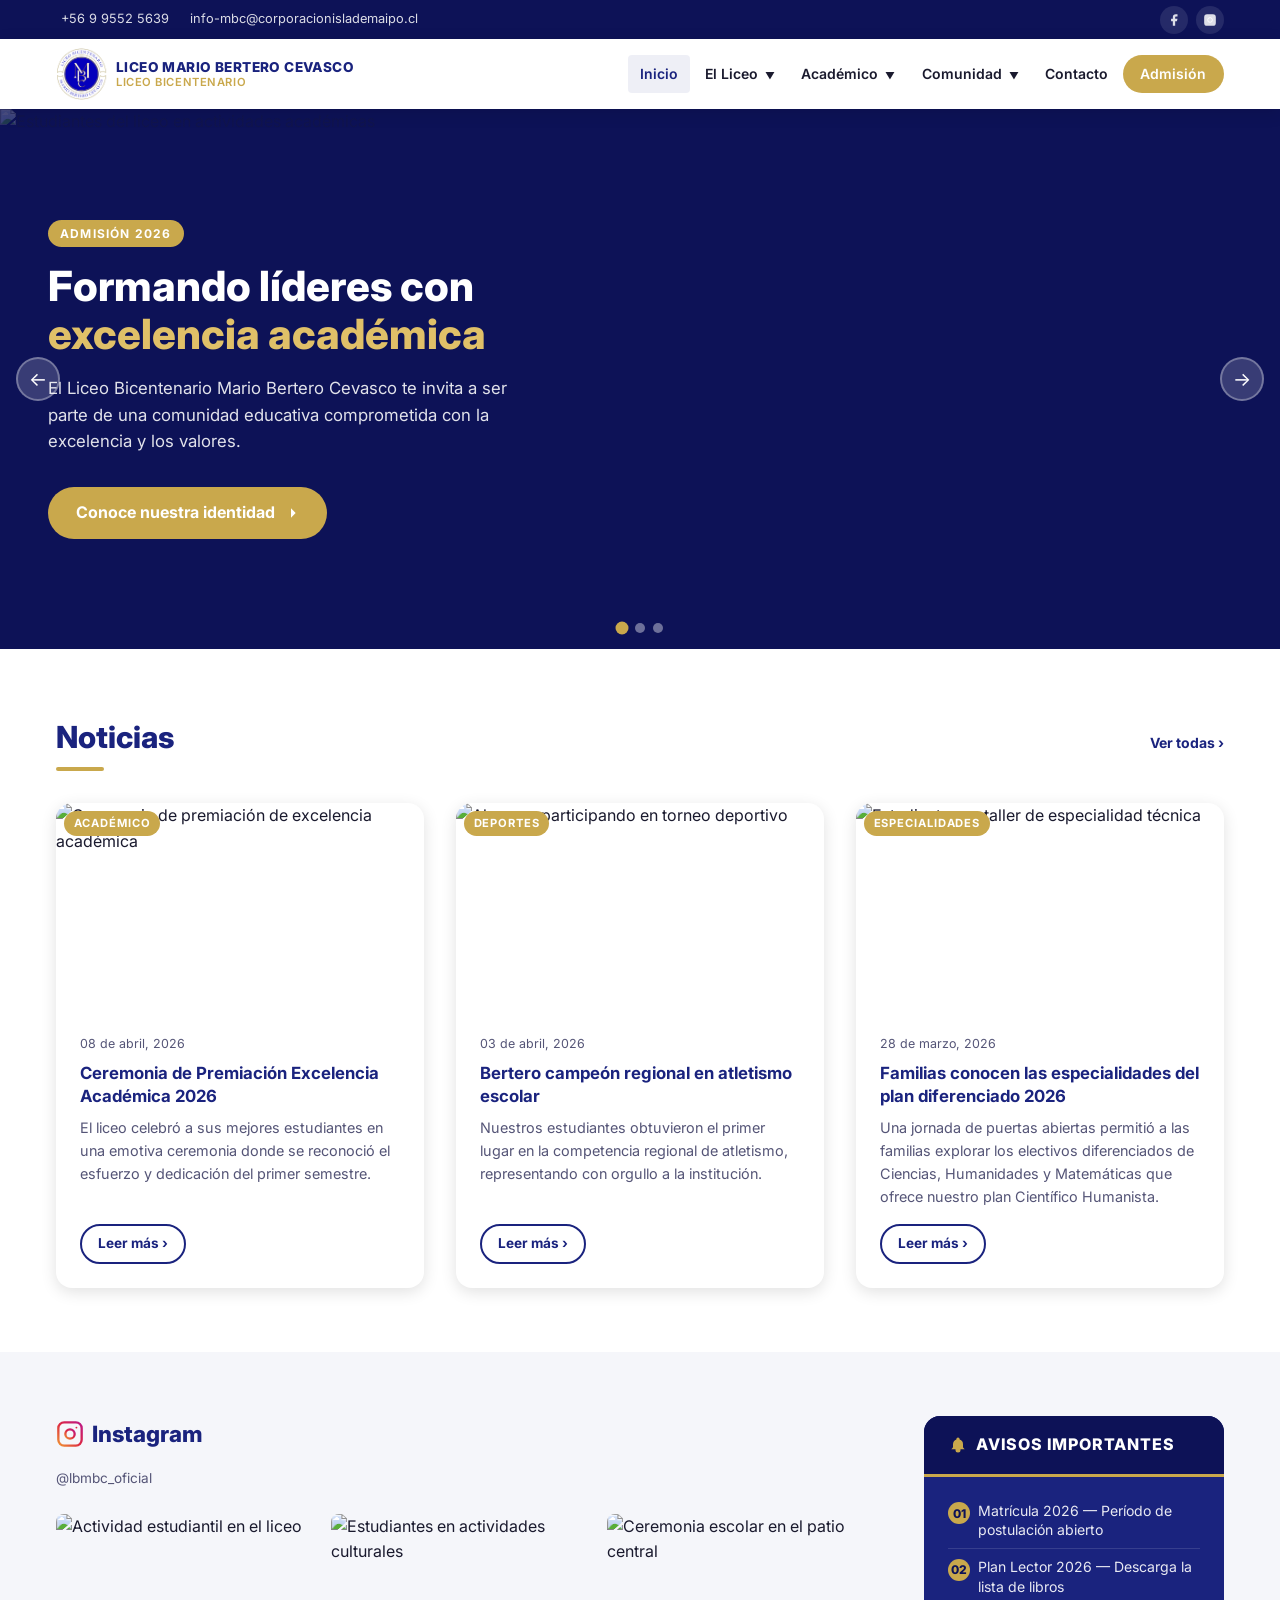
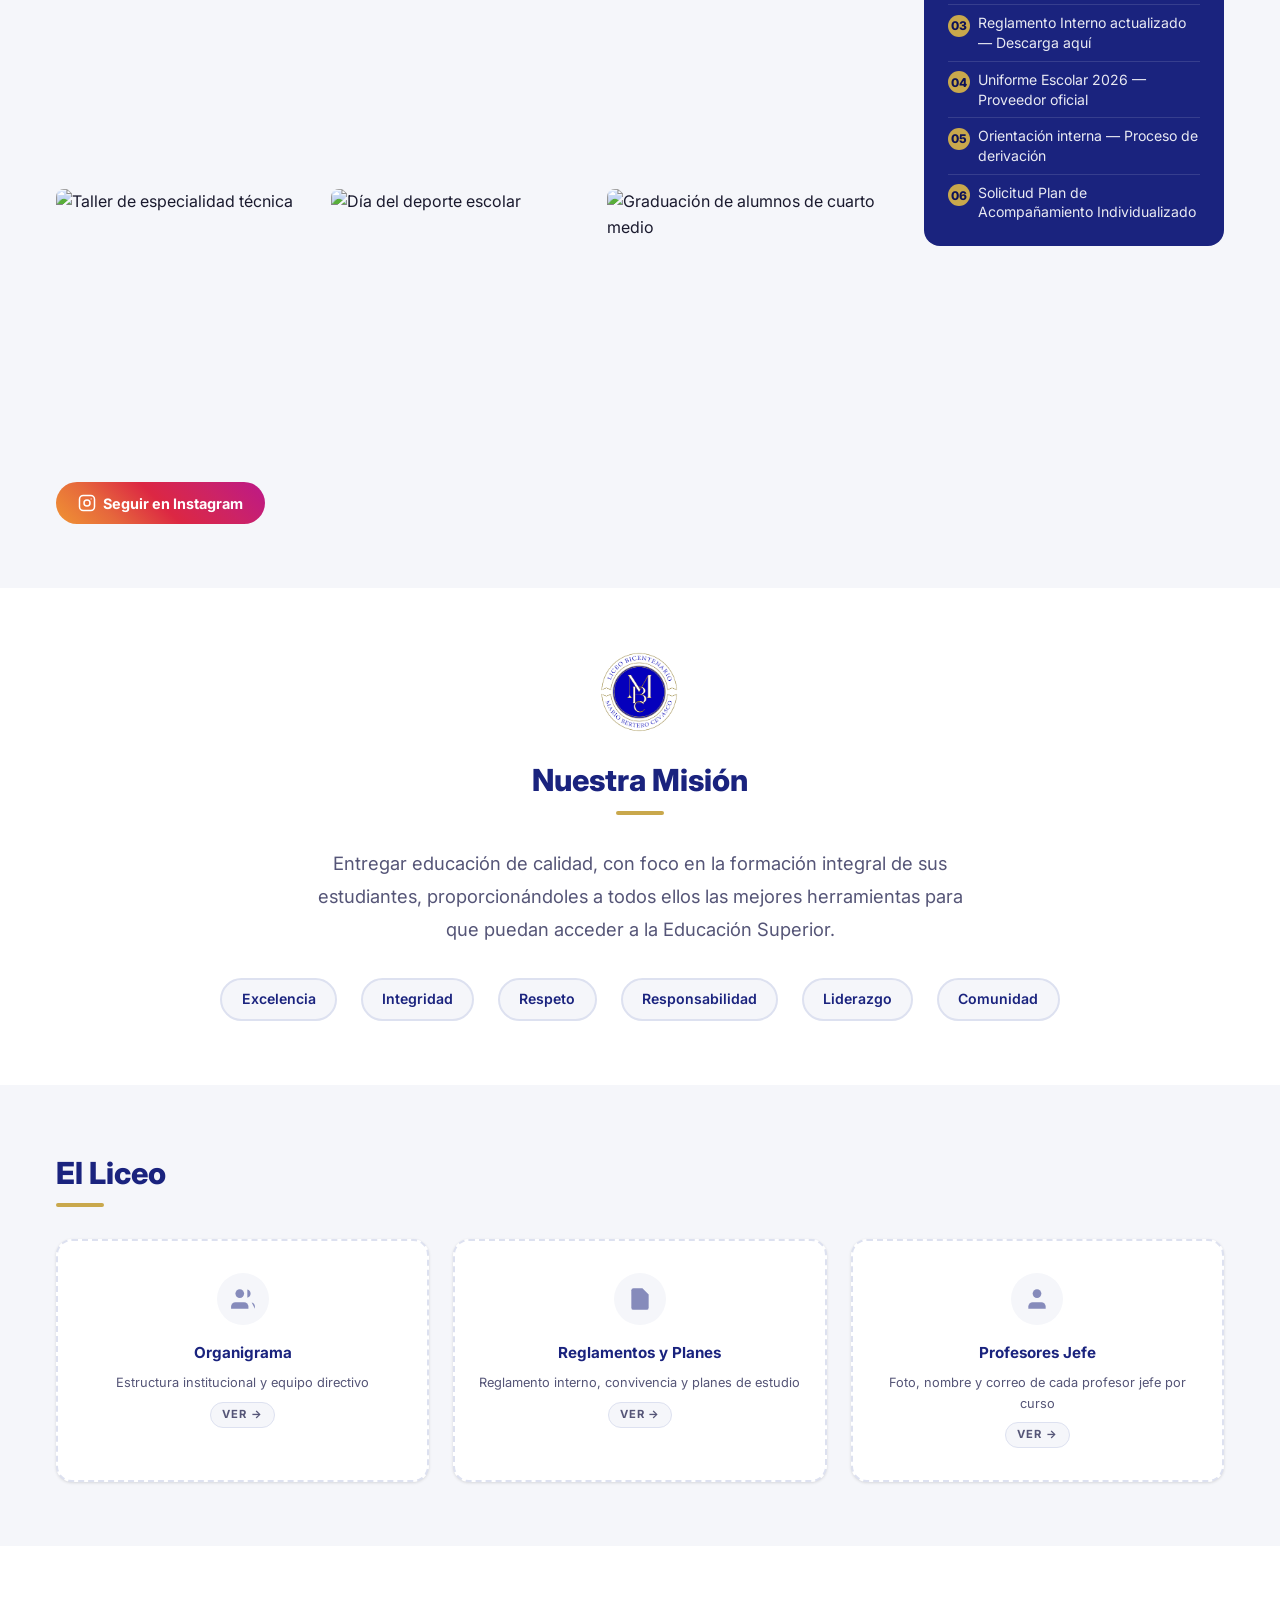
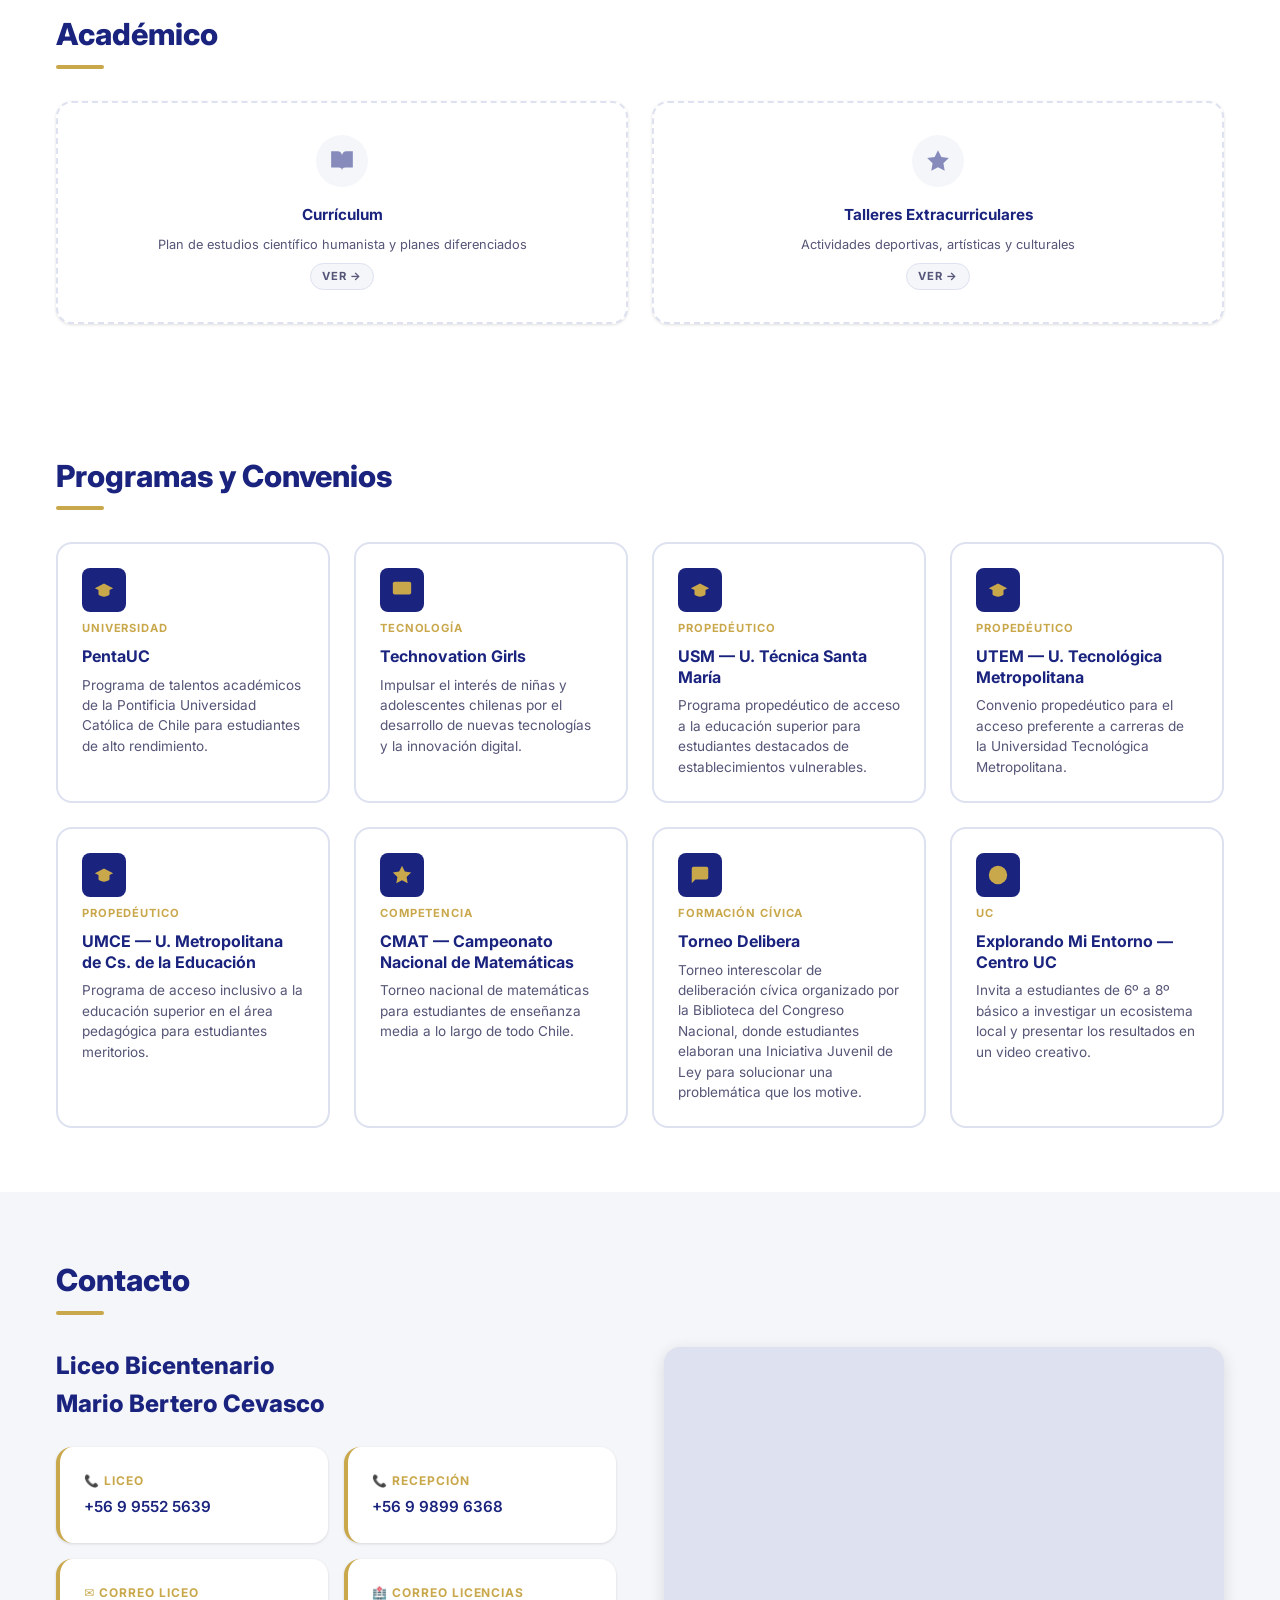
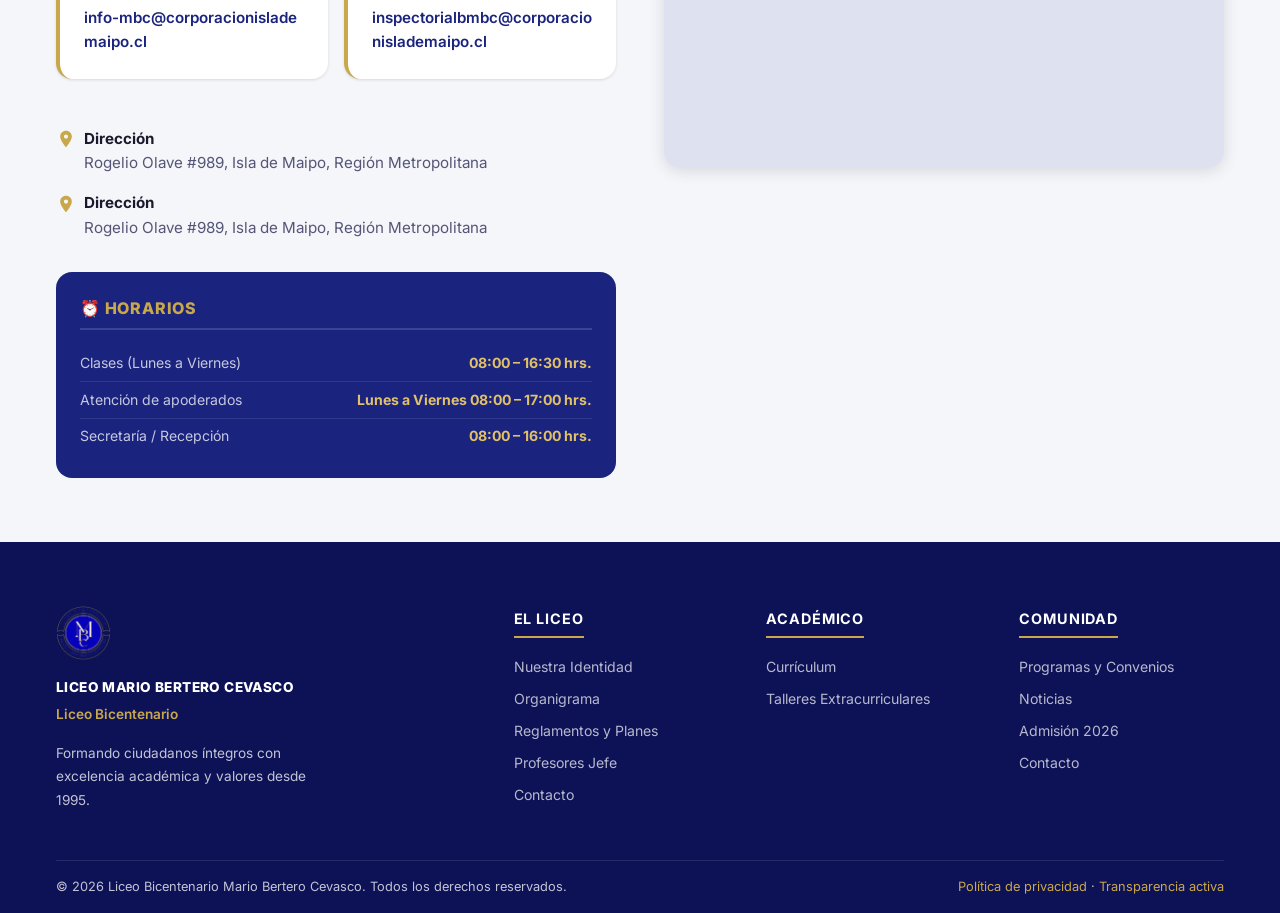
==== commit fdec2ec9: "Corregir bugs de header/footer y mejorar organigrama - identidad.html: corregir CSS .site-header .in" ====
--- a/index.html
+++ b/index.html
@@ -1201,9 +1201,9 @@
           </div>
           <div class="noticia-card__body">
             <time class="noticia-card__date" datetime="2026-03-28">28 de marzo, 2026</time>
-            <h3 class="noticia-card__title">Familias conocen las nuevas especialidades técnicas 2026</h3>
-            <p class="noticia-card__excerpt">Una jornada de puertas abiertas permitió a las familias explorar los talleres de Administración, Contabilidad, Gastronomía y más.</p>
-            <a href="#" class="btn-leer" aria-label="Leer más sobre las especialidades técnicas">Leer más ›</a>
+            <h3 class="noticia-card__title">Familias conocen las especialidades del plan diferenciado 2026</h3>
+            <p class="noticia-card__excerpt">Una jornada de puertas abiertas permitió a las familias explorar los electivos diferenciados de Ciencias, Humanidades y Matemáticas que ofrece nuestro plan Científico Humanista.</p>
+            <a href="#" class="btn-leer" aria-label="Leer más sobre el plan diferenciado">Leer más ›</a>
           </div>
         </article>
 
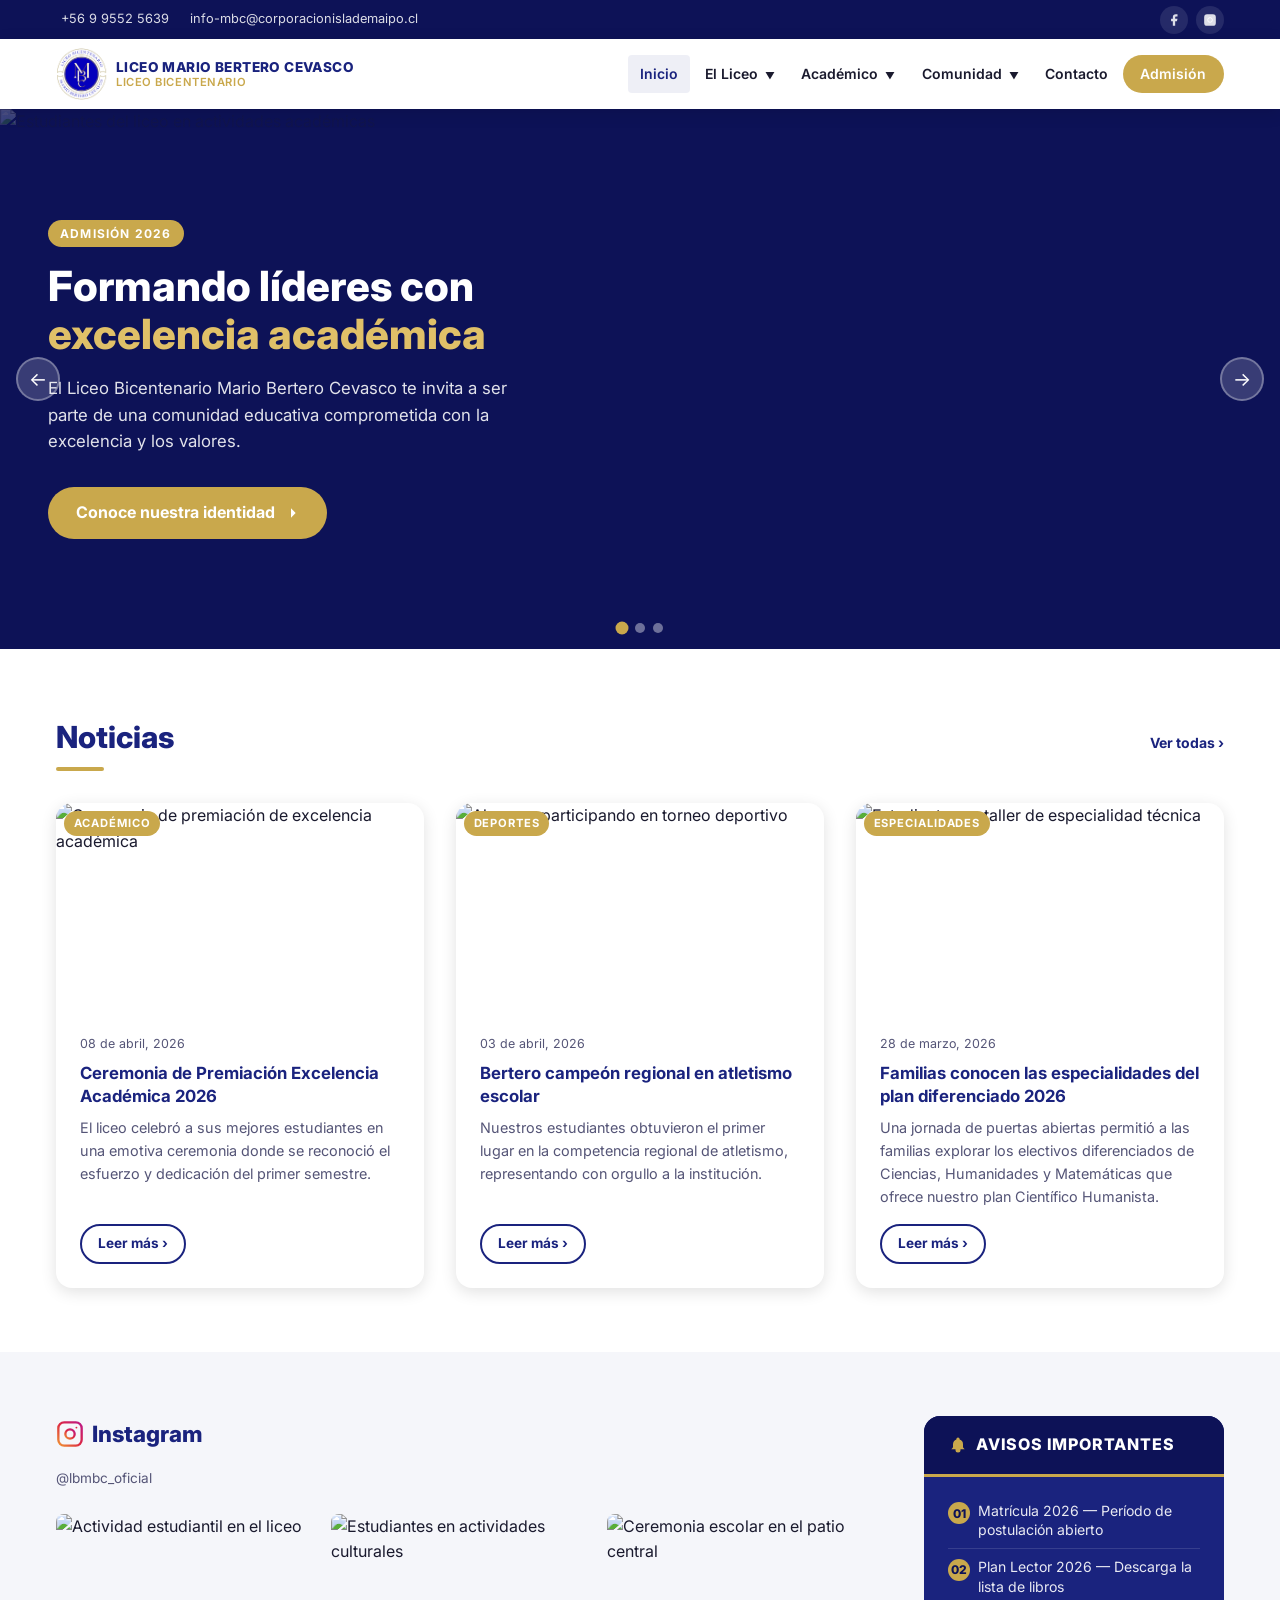
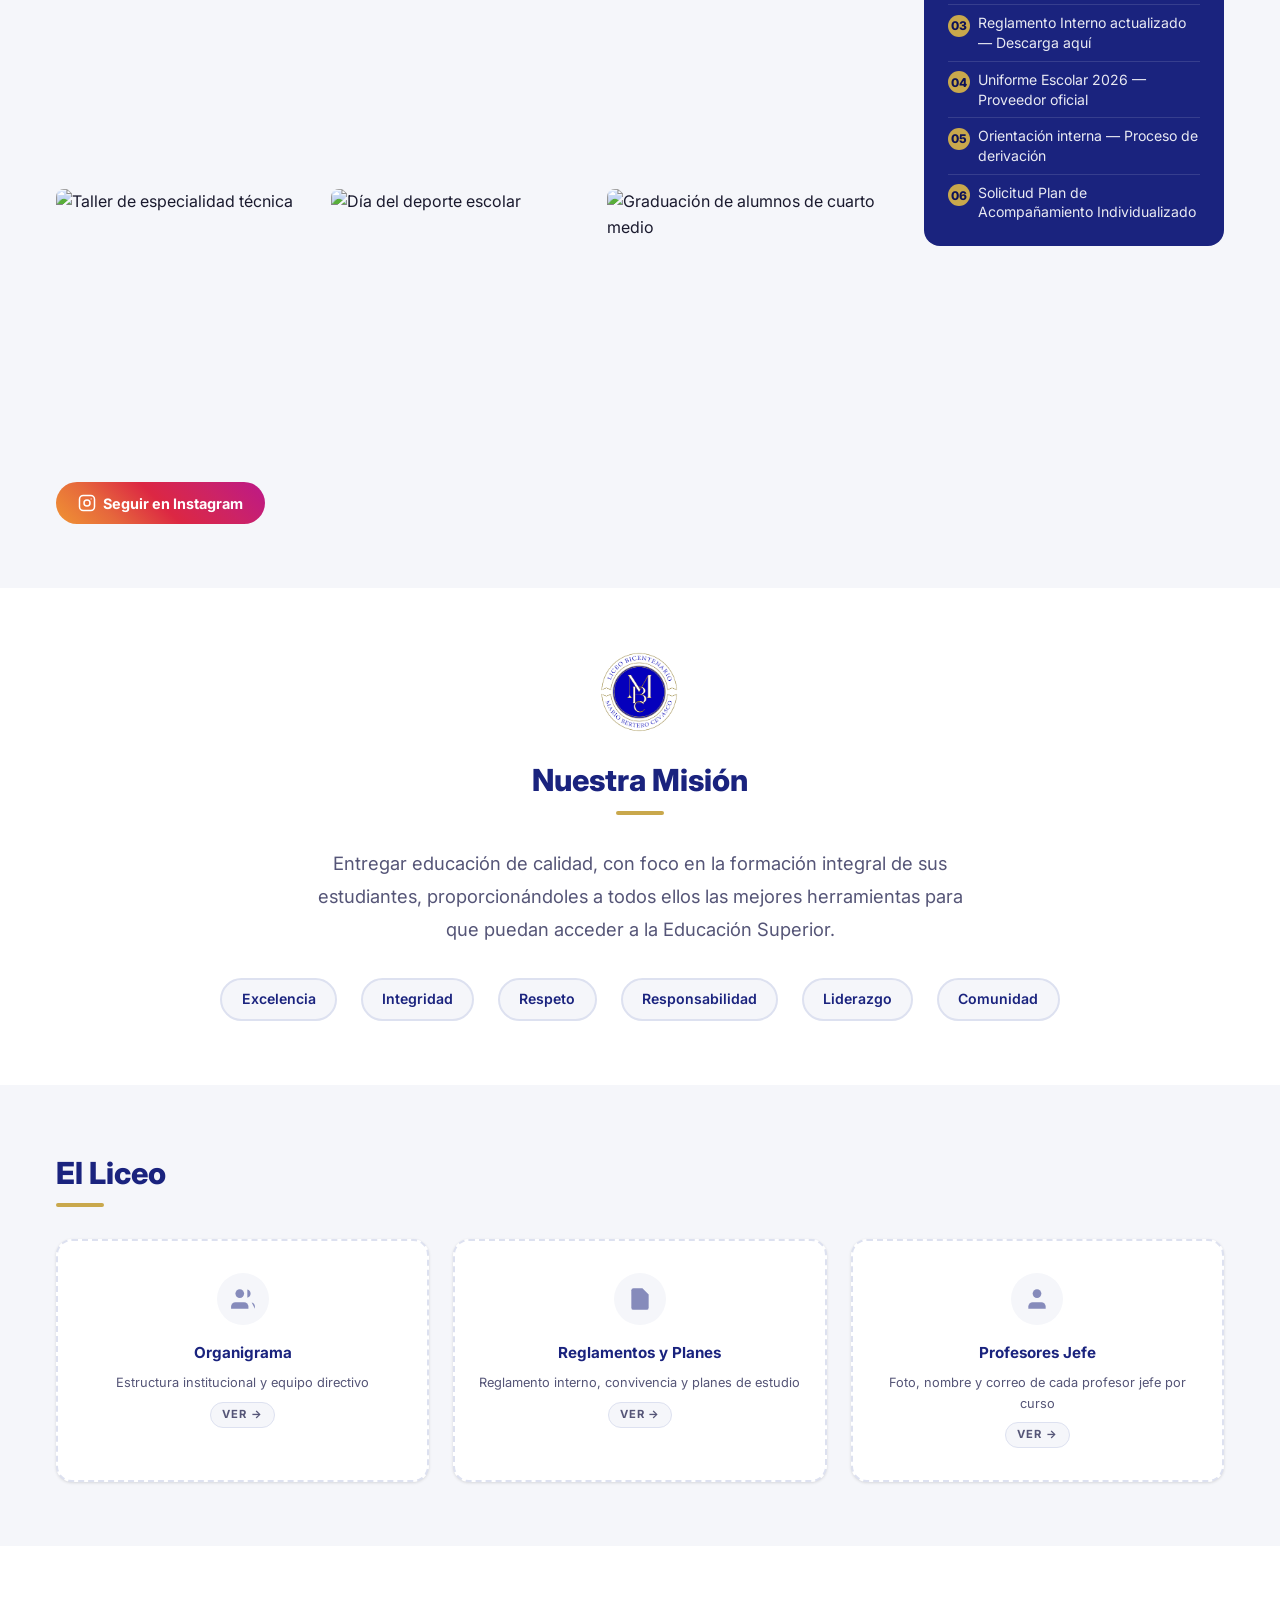
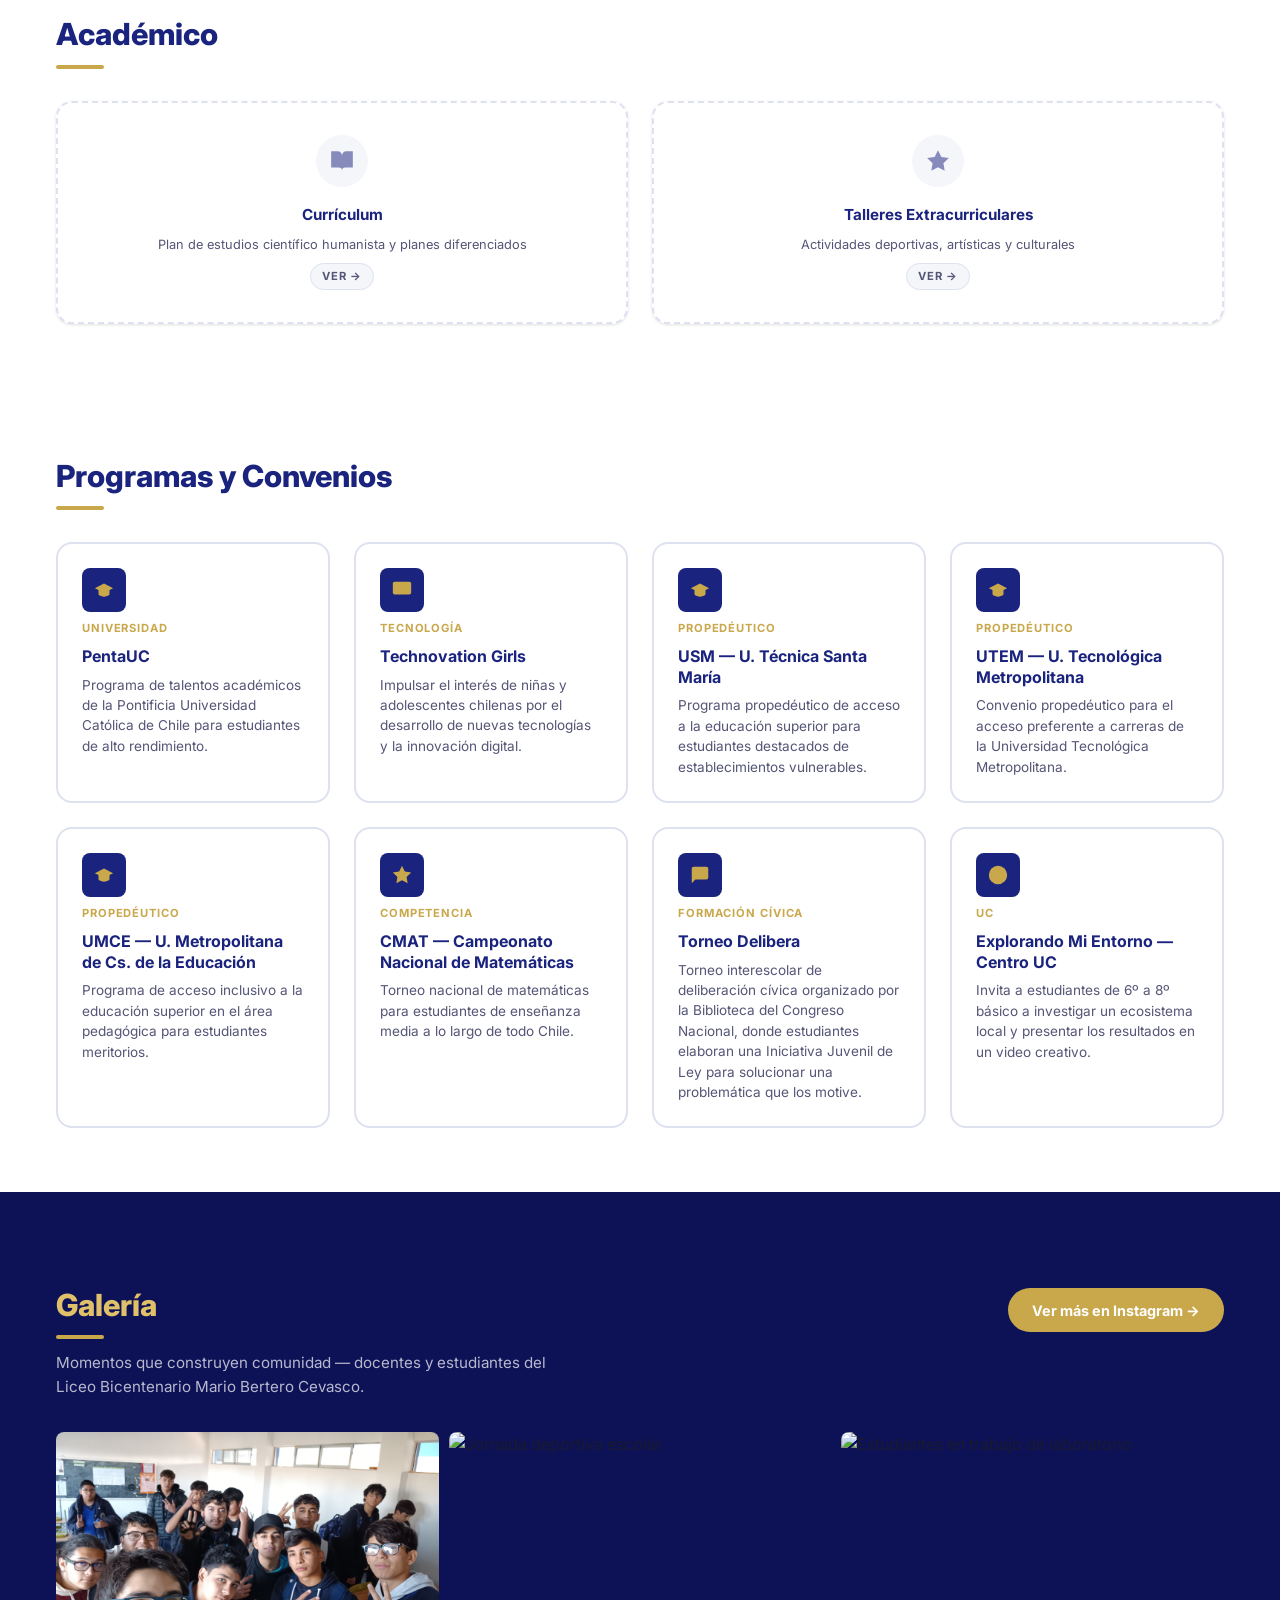
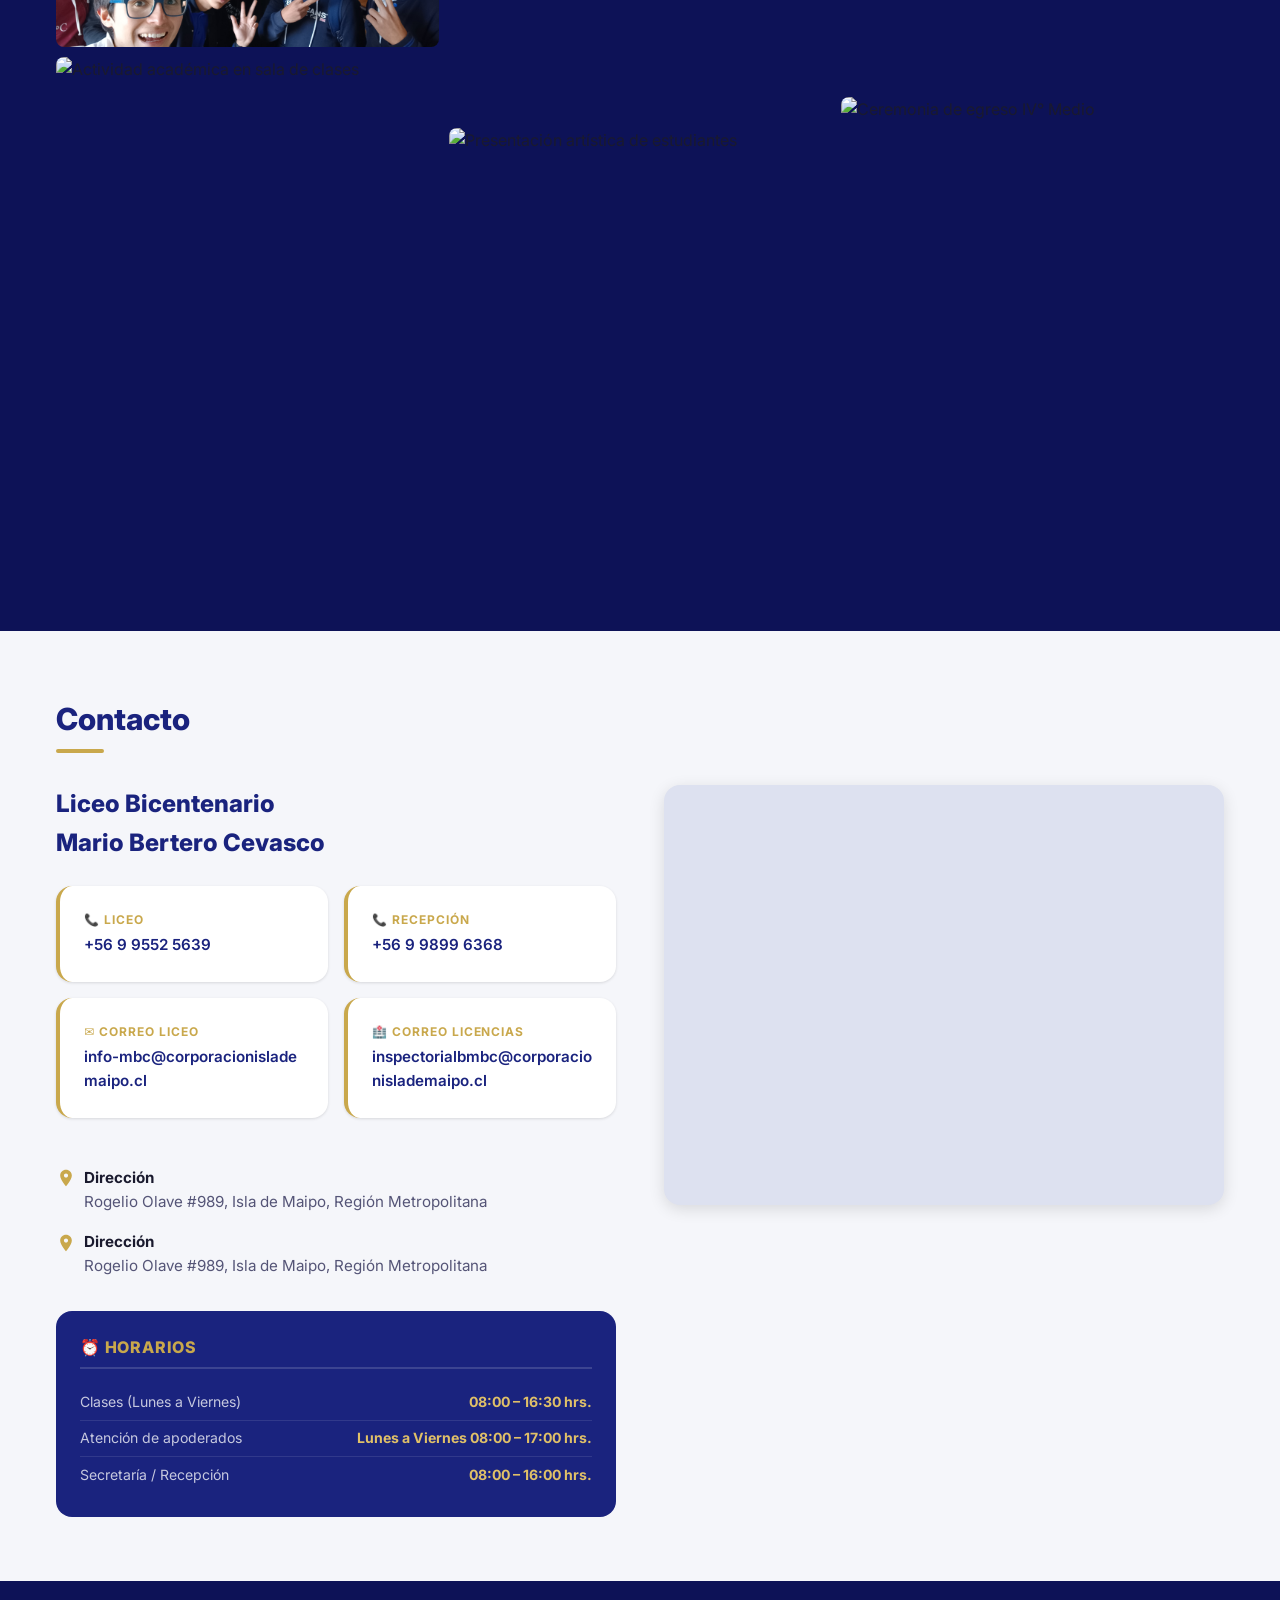
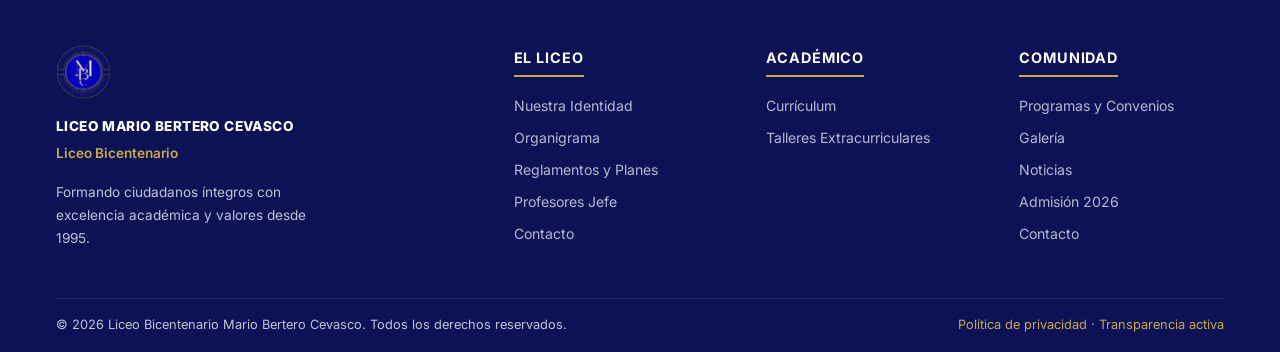
==== commit 73fcecc8: "Agregar sección Galería con lightbox y foto grupo1.jpg - Nueva sección #galeria entre Programas y Co" ====
--- a/index.html
+++ b/index.html
@@ -264,9 +264,10 @@
       position: absolute;
       inset: 0;
       opacity: 0;
+      pointer-events: none;
       transition: opacity .7s ease;
     }
-    .hero__slide.is-active { opacity: 1; }
+    .hero__slide.is-active { opacity: 1; pointer-events: auto; }
     .hero__slide img {
       width: 100%; height: 100%;
       object-fit: cover;
@@ -821,6 +822,84 @@
       }
       .main-nav__item.is-open .dropdown { display: block; }
     }
+
+    /* ============================================================
+       GALERÍA
+    ============================================================ */
+    .galeria {
+      padding: var(--spacing-3xl) 0;
+      background: var(--color-primary-dark);
+    }
+    .galeria .section-title { color: var(--color-gold-light); }
+    .galeria .section-title::after { background: var(--color-gold); }
+    .galeria .section-header p { color: rgba(255,255,255,.7); font-size: .95rem; max-width: 520px; }
+
+    /* Masonry-style grid */
+    .galeria-grid {
+      columns: 3;
+      column-gap: .6rem;
+    }
+    @media (max-width: 700px) { .galeria-grid { columns: 2; } }
+    @media (max-width: 440px) { .galeria-grid { columns: 1; } }
+
+    .galeria-item {
+      break-inside: avoid;
+      margin-bottom: .6rem;
+      position: relative;
+      border-radius: var(--radius-md);
+      overflow: hidden;
+      cursor: zoom-in;
+    }
+    .galeria-item img {
+      width: 100%; height: auto; display: block;
+      transition: transform .4s ease;
+    }
+    .galeria-item:hover img { transform: scale(1.05); }
+    .galeria-item__overlay {
+      position: absolute; inset: 0;
+      background: linear-gradient(to top, rgba(13,18,87,.75) 0%, transparent 55%);
+      opacity: 0;
+      transition: opacity var(--transition);
+      display: flex; align-items: flex-end; padding: .75rem 1rem;
+    }
+    .galeria-item:hover .galeria-item__overlay { opacity: 1; }
+    .galeria-item__caption {
+      color: white; font-size: .8rem; font-weight: 600; line-height: 1.3;
+    }
+
+    /* Lightbox */
+    .lightbox {
+      position: fixed; inset: 0; z-index: 999;
+      background: rgba(0,0,0,.92);
+      display: flex; align-items: center; justify-content: center;
+      padding: 1rem;
+      opacity: 0; pointer-events: none;
+      transition: opacity .25s ease;
+    }
+    .lightbox.is-open { opacity: 1; pointer-events: auto; }
+    .lightbox__img { max-width: 90vw; max-height: 88vh; border-radius: var(--radius-md); object-fit: contain; }
+    .lightbox__caption {
+      position: absolute; bottom: 1.5rem; left: 50%; transform: translateX(-50%);
+      color: rgba(255,255,255,.8); font-size: .88rem; text-align: center;
+      background: rgba(0,0,0,.5); padding: .4rem 1rem; border-radius: var(--radius-full);
+      white-space: nowrap;
+    }
+    .lightbox__close {
+      position: absolute; top: 1rem; right: 1.25rem;
+      color: white; font-size: 2rem; line-height: 1; cursor: pointer;
+      background: none; border: none; transition: color var(--transition);
+    }
+    .lightbox__close:hover { color: var(--color-gold); }
+
+    .galeria-cta {
+      display: inline-flex; align-items: center; gap: .4rem;
+      margin-top: var(--spacing-xl);
+      background: var(--color-gold); color: white;
+      font-weight: 700; font-size: .9rem;
+      padding: .65rem 1.5rem; border-radius: var(--radius-full);
+      transition: background var(--transition);
+    }
+    .galeria-cta:hover { background: var(--color-gold-light); color: var(--color-primary-dark); }
 
     /* ============================================================
        PROGRAMAS Y CONVENIOS
@@ -1093,6 +1172,7 @@
           <a href="#programas">Comunidad <span class="nav-arrow">▼</span></a>
           <div class="dropdown" role="menu">
             <a href="#programas" role="menuitem">Programas y Convenios</a>
+            <a href="#galeria" role="menuitem">Galería</a>
             <a href="#noticias" role="menuitem">Noticias</a>
           </div>
         </li>
@@ -1177,7 +1257,7 @@
             <time class="noticia-card__date" datetime="2026-04-08">08 de abril, 2026</time>
             <h3 class="noticia-card__title">Ceremonia de Premiación Excelencia Académica 2026</h3>
             <p class="noticia-card__excerpt">El liceo celebró a sus mejores estudiantes en una emotiva ceremonia donde se reconoció el esfuerzo y dedicación del primer semestre.</p>
-            <a href="#" class="btn-leer" aria-label="Leer más sobre la ceremonia de premiación">Leer más ›</a>
+            <a href="noticias/ceremonia-premiacion-2026.html" class="btn-leer" aria-label="Leer más sobre la ceremonia de premiación">Leer más ›</a>
           </div>
         </article>
 
@@ -1497,6 +1577,96 @@
     </div>
   </section>
 
+  <!-- GALERÍA ------------------------------------------------- -->
+  <section class="galeria" id="galeria" aria-labelledby="galeria-titulo">
+    <div class="container">
+      <div class="section-header">
+        <div>
+          <h2 class="section-title" id="galeria-titulo">Galería</h2>
+          <p style="color:rgba(255,255,255,.7);font-size:.95rem;margin-top:.75rem;max-width:520px;">Momentos que construyen comunidad — docentes y estudiantes del Liceo Bicentenario Mario Bertero Cevasco.</p>
+        </div>
+        <a href="https://www.instagram.com/lbmbc_oficial/?hl=es" target="_blank" rel="noopener" class="galeria-cta" aria-label="Ver más fotos en Instagram">
+          Ver más en Instagram →
+        </a>
+      </div>
+
+      <div class="galeria-grid" role="list" aria-label="Galería de fotos del liceo">
+
+        <!-- Foto real subida -->
+        <div class="galeria-item" role="listitem" tabindex="0"
+             data-src="grupo1.jpg"
+             data-caption="Comunidad educativa del Liceo Mario Bertero Cevasco"
+             aria-label="Abrir foto en pantalla completa">
+          <img src="grupo1.jpg"
+               alt="Comunidad educativa del Liceo Bicentenario Mario Bertero Cevasco — profesores y estudiantes juntos"
+               width="800" loading="eager" />
+          <div class="galeria-item__overlay" aria-hidden="true">
+            <span class="galeria-item__caption">Nuestra comunidad educativa</span>
+          </div>
+        </div>
+
+        <!-- Placeholders — reemplazar con fotos reales -->
+        <div class="galeria-item" role="listitem" tabindex="0"
+             data-src="https://picsum.photos/seed/glic1/600/800"
+             data-caption="Actividad académica en sala de clases"
+             aria-label="Abrir foto en pantalla completa">
+          <img src="https://picsum.photos/seed/glic1/600/800" alt="Actividad académica en sala de clases" width="600" height="800" loading="lazy" />
+          <div class="galeria-item__overlay" aria-hidden="true">
+            <span class="galeria-item__caption">En el aula</span>
+          </div>
+        </div>
+
+        <div class="galeria-item" role="listitem" tabindex="0"
+             data-src="https://picsum.photos/seed/glic2/600/450"
+             data-caption="Jornada deportiva escolar"
+             aria-label="Abrir foto en pantalla completa">
+          <img src="https://picsum.photos/seed/glic2/600/450" alt="Jornada deportiva escolar" width="600" height="450" loading="lazy" />
+          <div class="galeria-item__overlay" aria-hidden="true">
+            <span class="galeria-item__caption">Deporte y vida saludable</span>
+          </div>
+        </div>
+
+        <div class="galeria-item" role="listitem" tabindex="0"
+             data-src="https://picsum.photos/seed/glic3/600/600"
+             data-caption="Presentación artística de estudiantes"
+             aria-label="Abrir foto en pantalla completa">
+          <img src="https://picsum.photos/seed/glic3/600/600" alt="Presentación artística de estudiantes" width="600" height="600" loading="lazy" />
+          <div class="galeria-item__overlay" aria-hidden="true">
+            <span class="galeria-item__caption">Arte y cultura</span>
+          </div>
+        </div>
+
+        <div class="galeria-item" role="listitem" tabindex="0"
+             data-src="https://picsum.photos/seed/glic4/600/400"
+             data-caption="Estudiantes en trabajo de laboratorio"
+             aria-label="Abrir foto en pantalla completa">
+          <img src="https://picsum.photos/seed/glic4/600/400" alt="Estudiantes en trabajo de laboratorio" width="600" height="400" loading="lazy" />
+          <div class="galeria-item__overlay" aria-hidden="true">
+            <span class="galeria-item__caption">Ciencias en acción</span>
+          </div>
+        </div>
+
+        <div class="galeria-item" role="listitem" tabindex="0"
+             data-src="https://picsum.photos/seed/glic5/600/700"
+             data-caption="Ceremonia de egreso IV° Medio"
+             aria-label="Abrir foto en pantalla completa">
+          <img src="https://picsum.photos/seed/glic5/600/700" alt="Ceremonia de egreso IV° Medio" width="600" height="700" loading="lazy" />
+          <div class="galeria-item__overlay" aria-hidden="true">
+            <span class="galeria-item__caption">Ceremonias y graduaciones</span>
+          </div>
+        </div>
+
+      </div>
+    </div>
+
+    <!-- Lightbox -->
+    <div class="lightbox" id="lightbox" role="dialog" aria-modal="true" aria-label="Foto ampliada">
+      <button class="lightbox__close" id="lightbox-close" aria-label="Cerrar">&times;</button>
+      <img class="lightbox__img" id="lightbox-img" src="" alt="" />
+      <p class="lightbox__caption" id="lightbox-caption"></p>
+    </div>
+  </section>
+
   <!-- CONTACTO ----------------------------------------------- -->
   <section class="contacto" id="contacto" aria-labelledby="contacto-titulo">
     <div class="container">
@@ -1597,6 +1767,7 @@
         <h3>Comunidad</h3>
         <ul role="list">
           <li><a href="index.html#programas">Programas y Convenios</a></li>
+          <li><a href="index.html#galeria">Galería</a></li>
           <li><a href="index.html#noticias">Noticias</a></li>
           <li><a href="https://www.sistemadeadmisionescolar.cl/" target="_blank" rel="noopener">Admisión 2026</a></li>
           <li><a href="index.html#contacto">Contacto</a></li>
@@ -1702,6 +1873,40 @@
 
   startTimer();
 
+  // ---- Galería lightbox --------------------------------------
+  const lightbox     = document.getElementById('lightbox');
+  const lightboxImg  = document.getElementById('lightbox-img');
+  const lightboxCap  = document.getElementById('lightbox-caption');
+  const lightboxClose = document.getElementById('lightbox-close');
+
+  function openLightbox(src, alt, caption) {
+    lightboxImg.src = src;
+    lightboxImg.alt = alt;
+    lightboxCap.textContent = caption;
+    lightbox.classList.add('is-open');
+    document.body.style.overflow = 'hidden';
+    lightboxClose.focus();
+  }
+
+  function closeLightbox() {
+    lightbox.classList.remove('is-open');
+    document.body.style.overflow = '';
+  }
+
+  document.querySelectorAll('.galeria-item').forEach(item => {
+    const open = () => openLightbox(
+      item.dataset.src,
+      item.querySelector('img').alt,
+      item.dataset.caption
+    );
+    item.addEventListener('click', open);
+    item.addEventListener('keydown', e => { if (e.key === 'Enter' || e.key === ' ') { e.preventDefault(); open(); } });
+  });
+
+  lightboxClose.addEventListener('click', closeLightbox);
+  lightbox.addEventListener('click', e => { if (e.target === lightbox) closeLightbox(); });
+  document.addEventListener('keydown', e => { if (e.key === 'Escape' && lightbox.classList.contains('is-open')) closeLightbox(); });
+
   // ---- Sticky header shadow -----------------------------------
   const header = document.querySelector('.site-header');
   const observer = new IntersectionObserver(
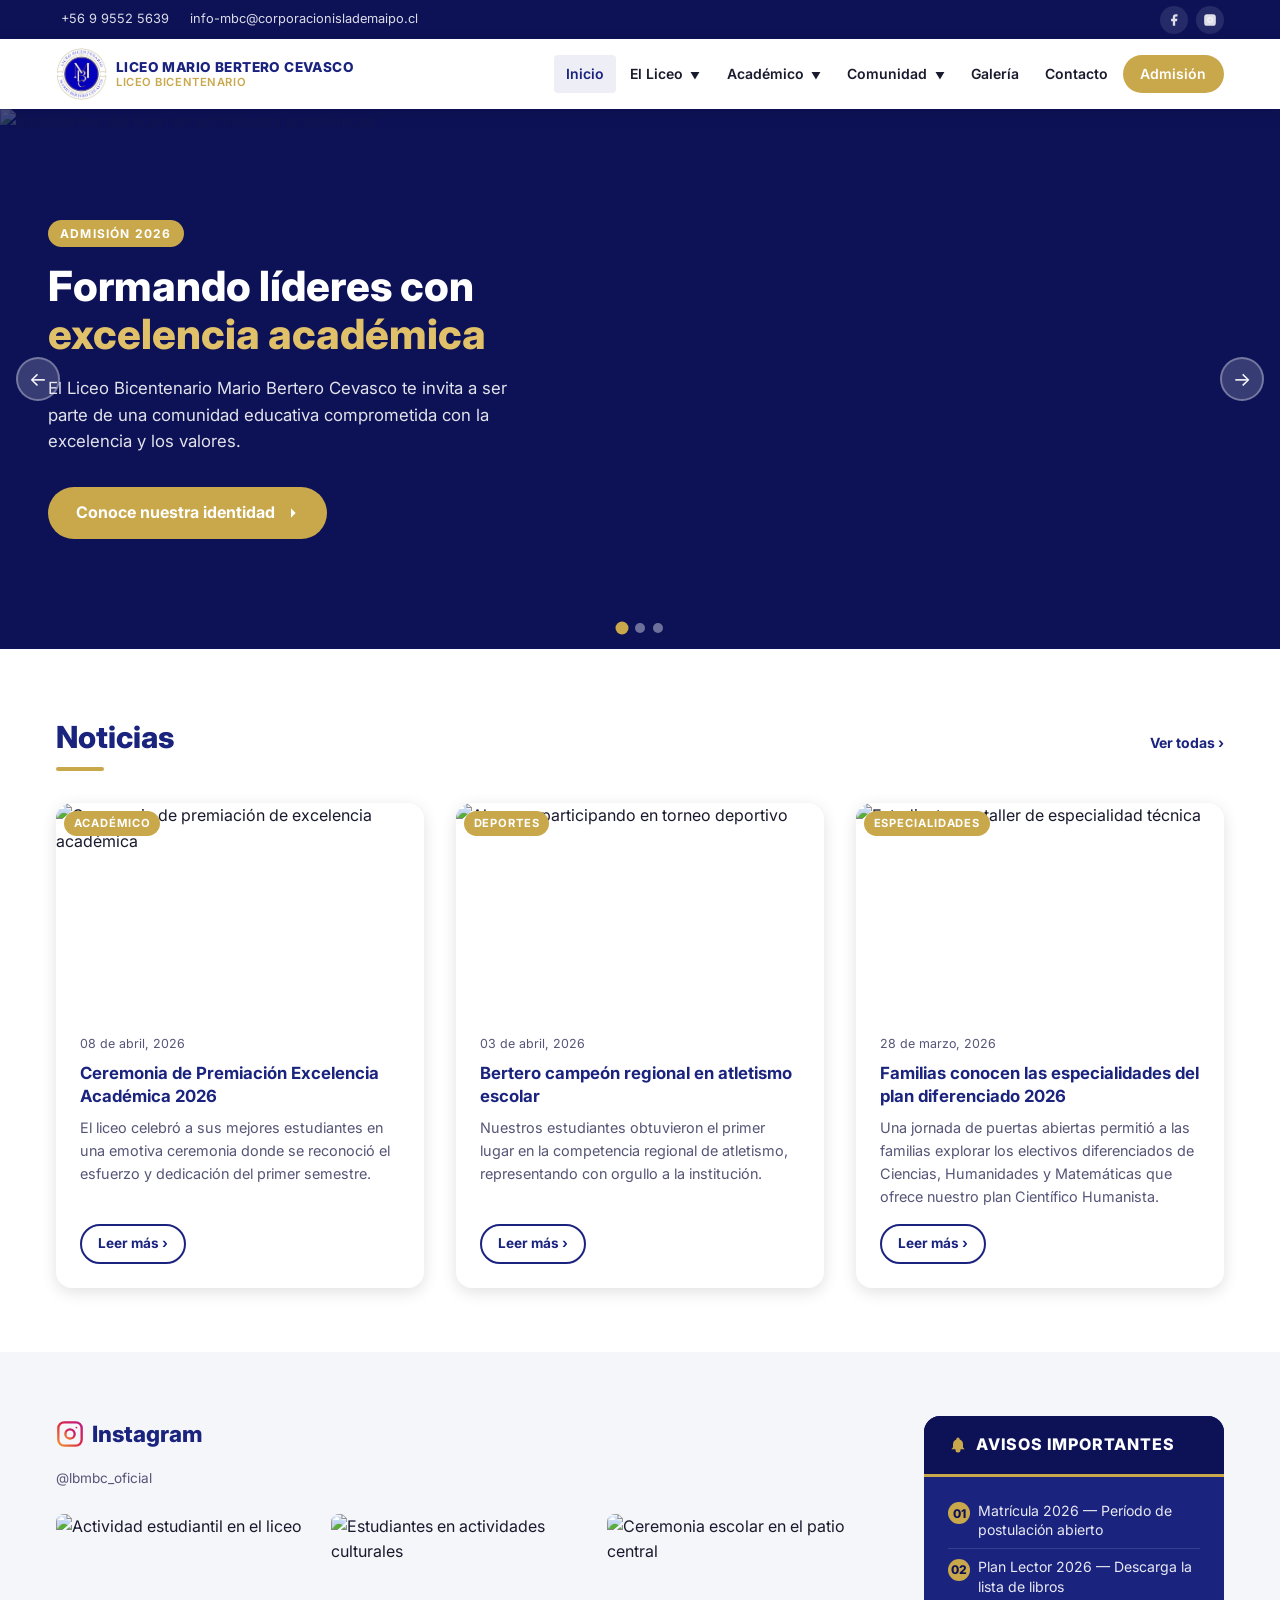
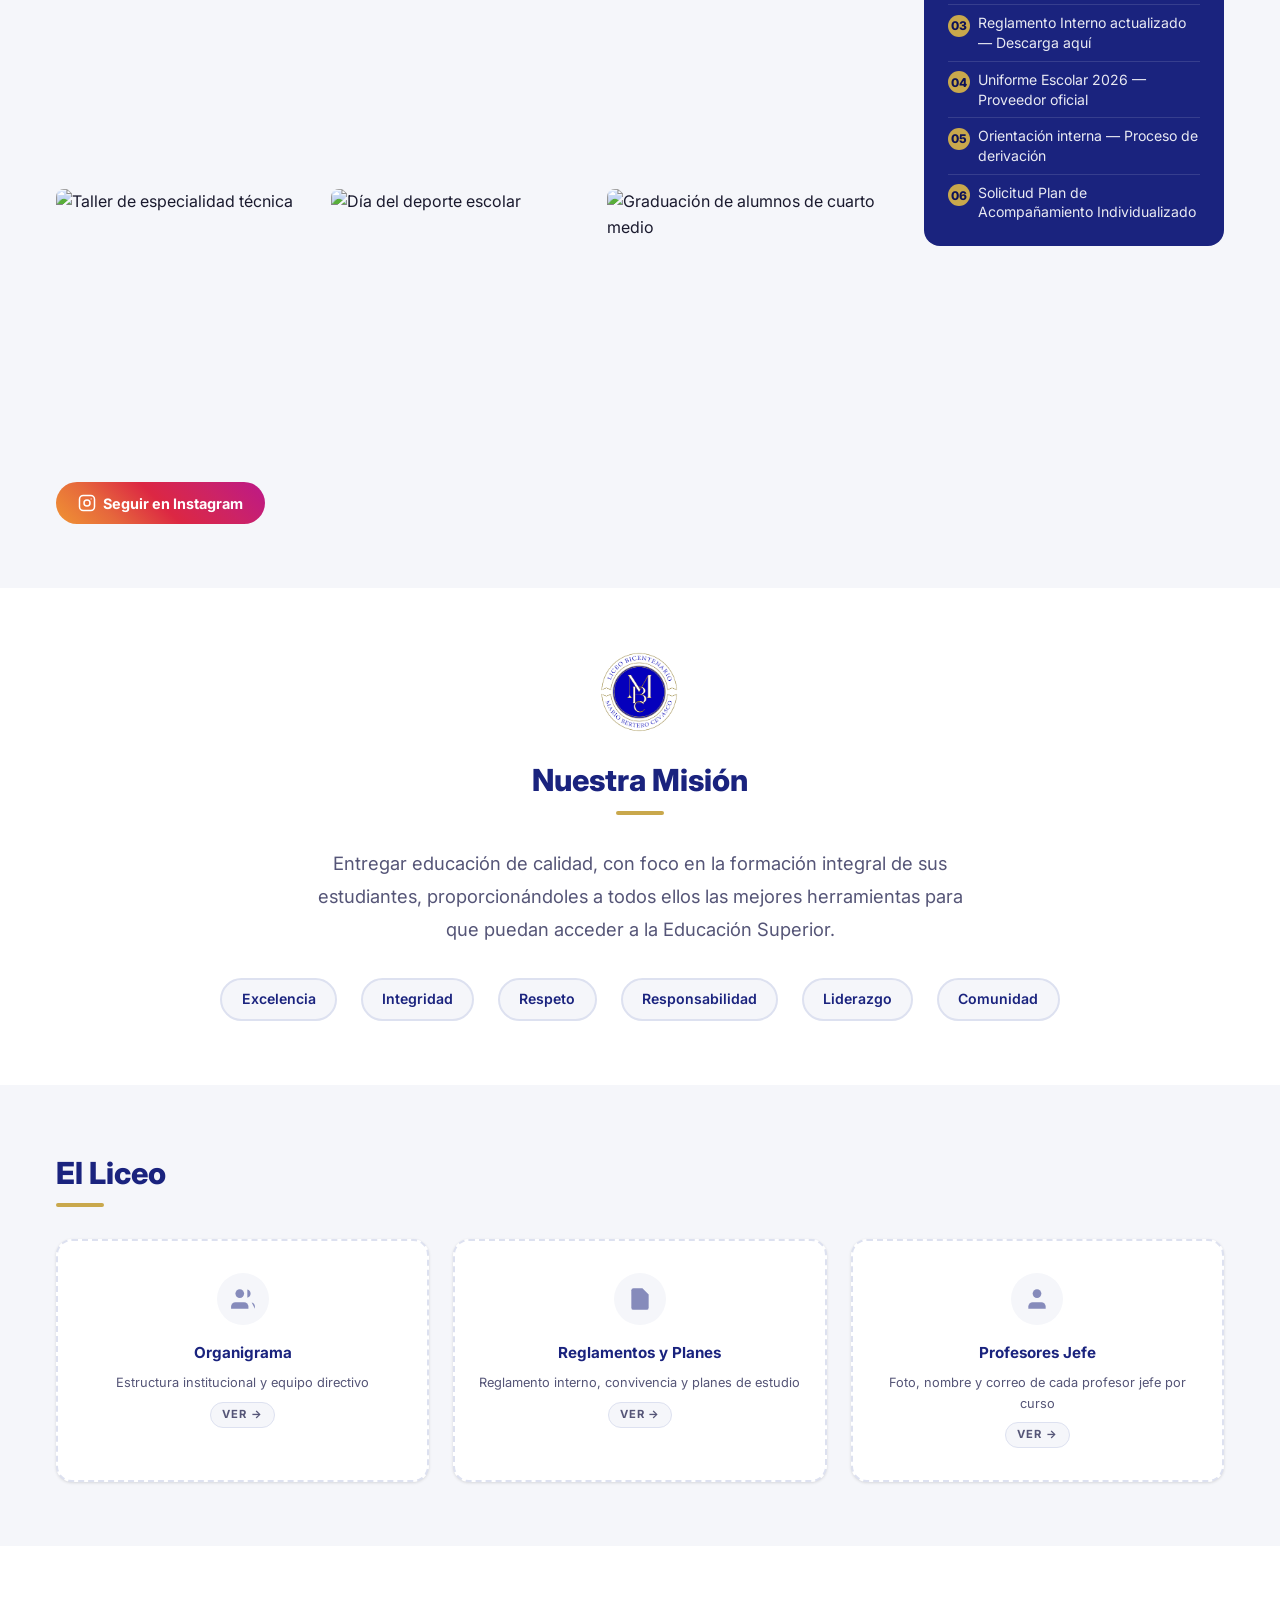
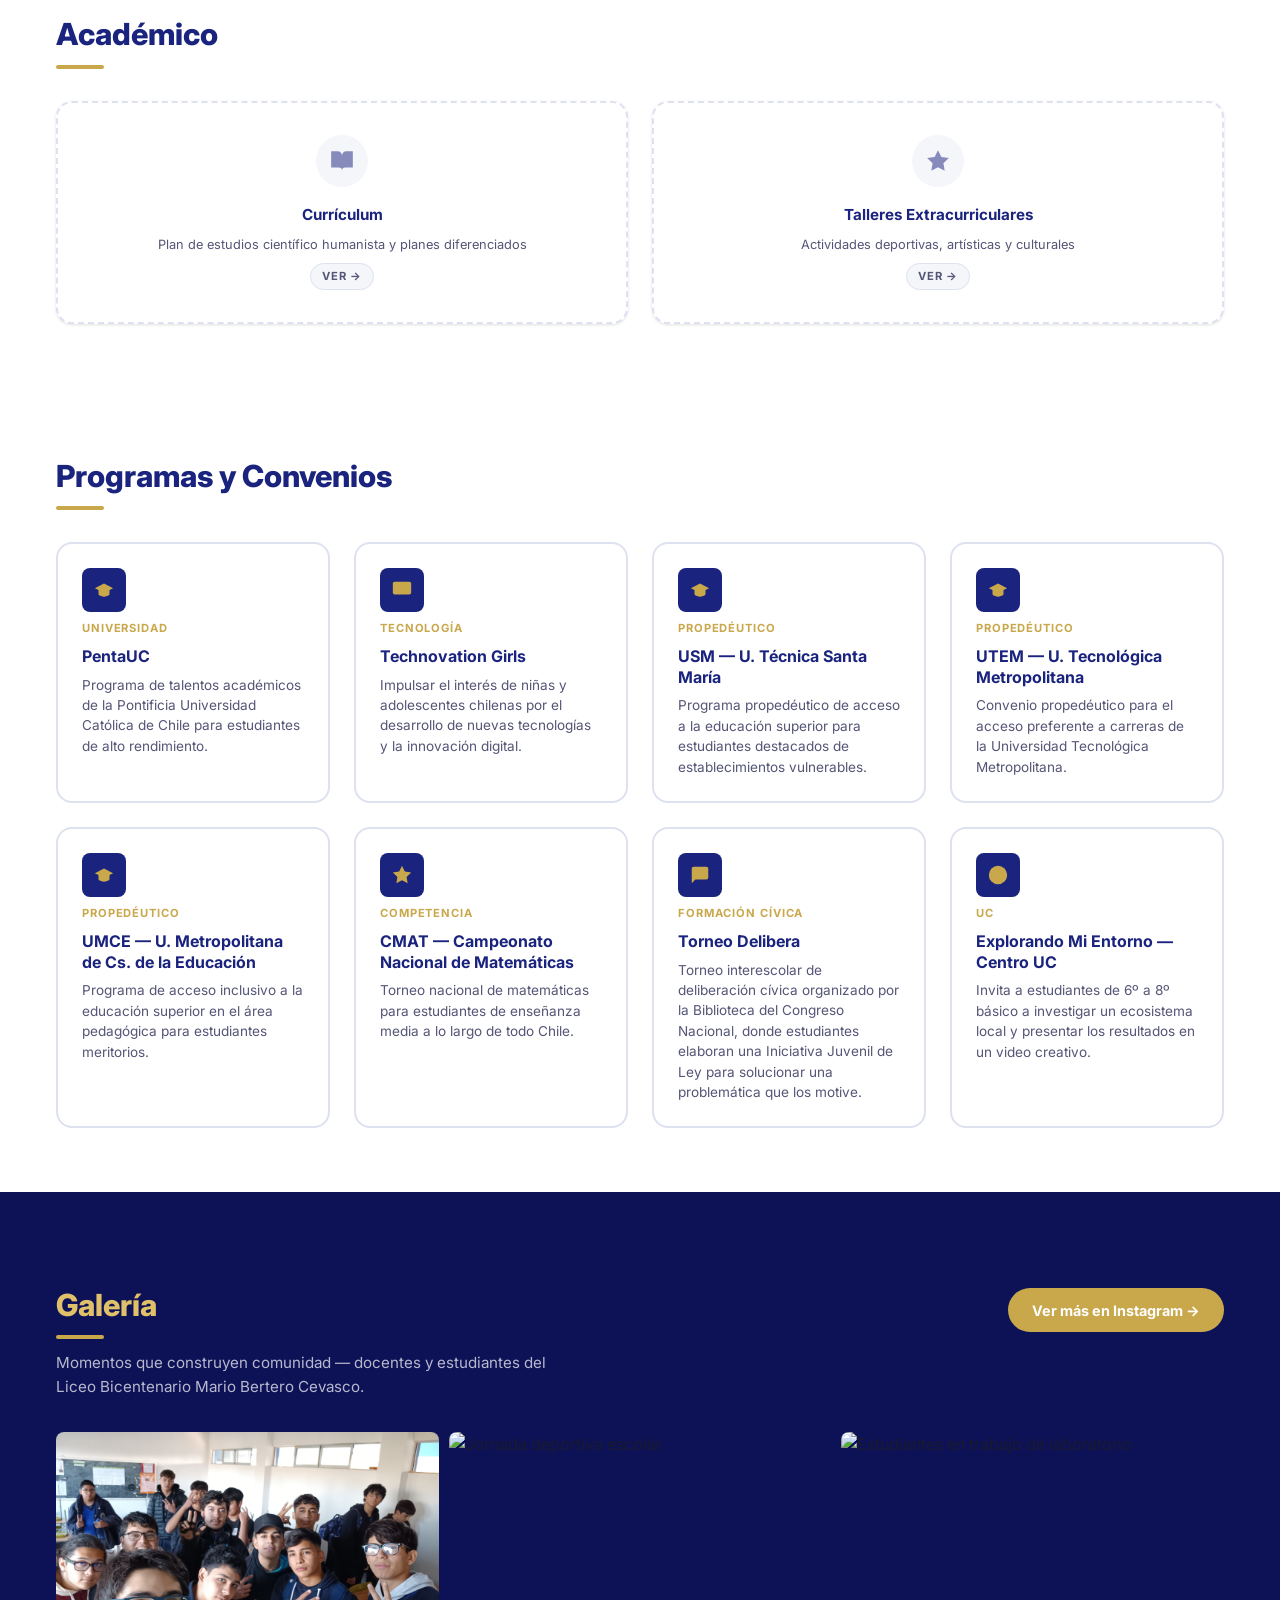
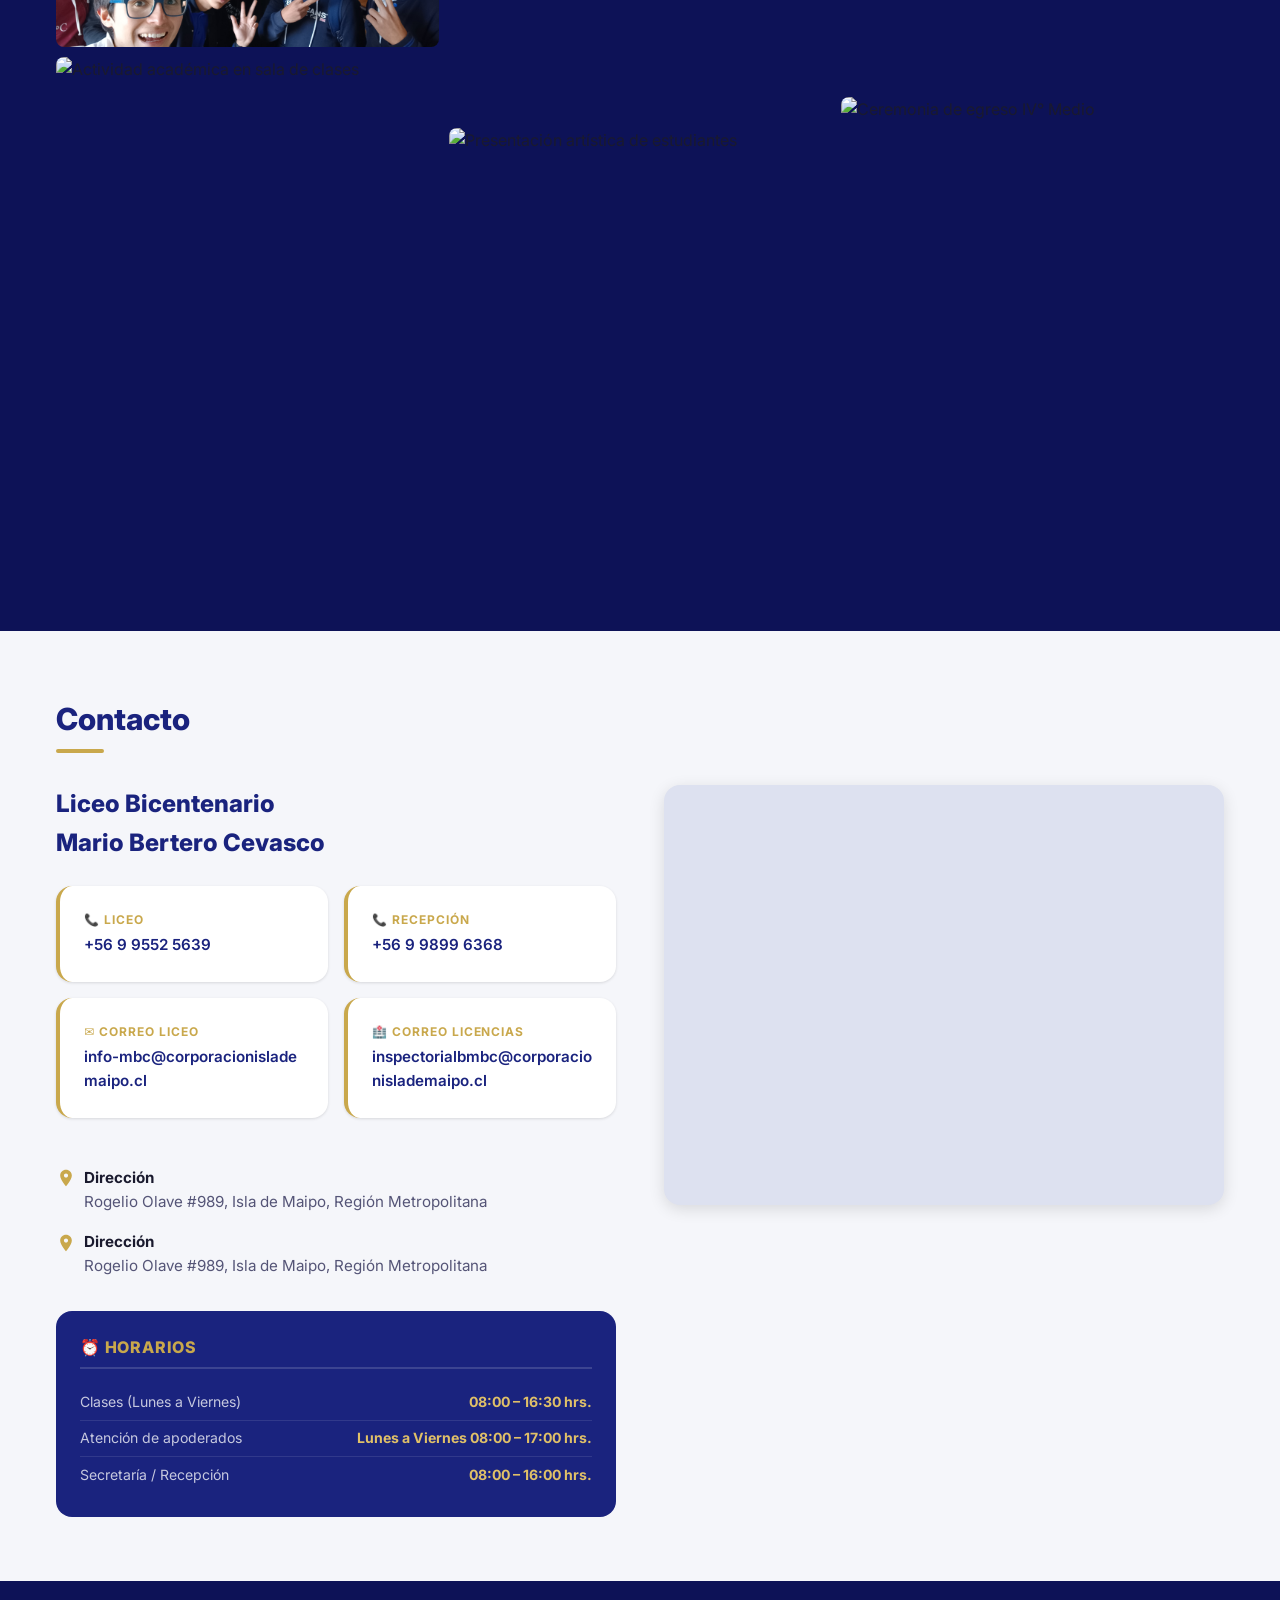
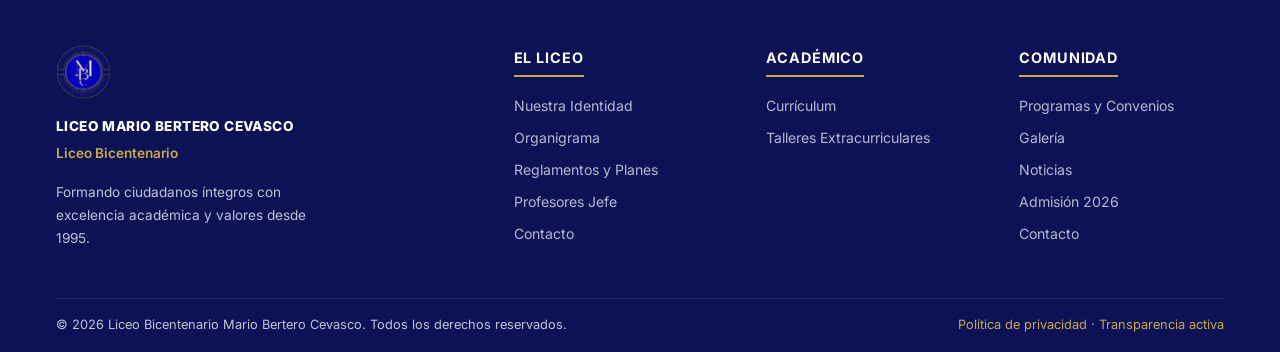
==== commit a56372c3: "Agregar Galería como ítem directo en nav de todas las páginas Co-Authored-By: Claude Sonnet 4.6 <nor" ====
--- a/index.html
+++ b/index.html
@@ -1176,6 +1176,7 @@
             <a href="#noticias" role="menuitem">Noticias</a>
           </div>
         </li>
+        <li class="main-nav__item"><a href="#galeria">Galería</a></li>
         <li class="main-nav__item"><a href="#contacto">Contacto</a></li>
         <li class="main-nav__item"><a href="https://www.sistemadeadmisionescolar.cl/" target="_blank" rel="noopener" class="nav-cta">Admisión</a></li>
       </ul>
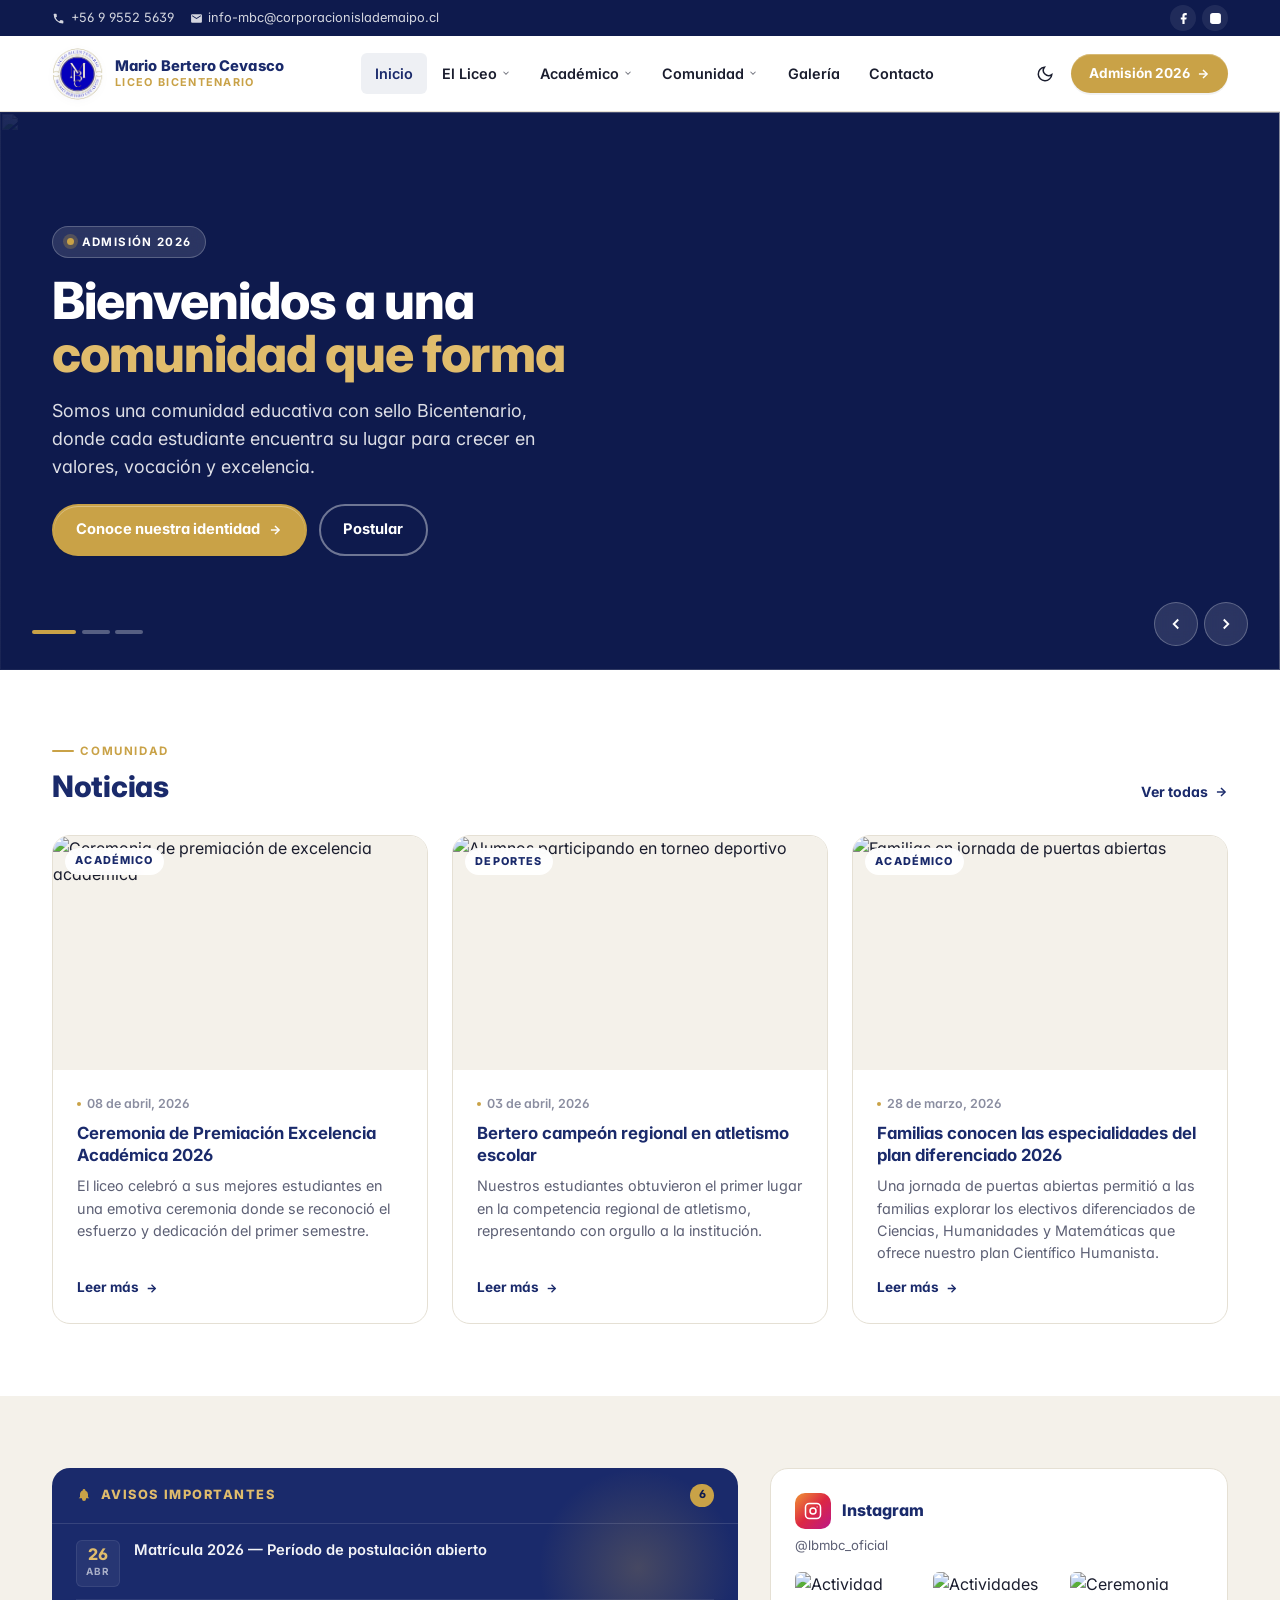
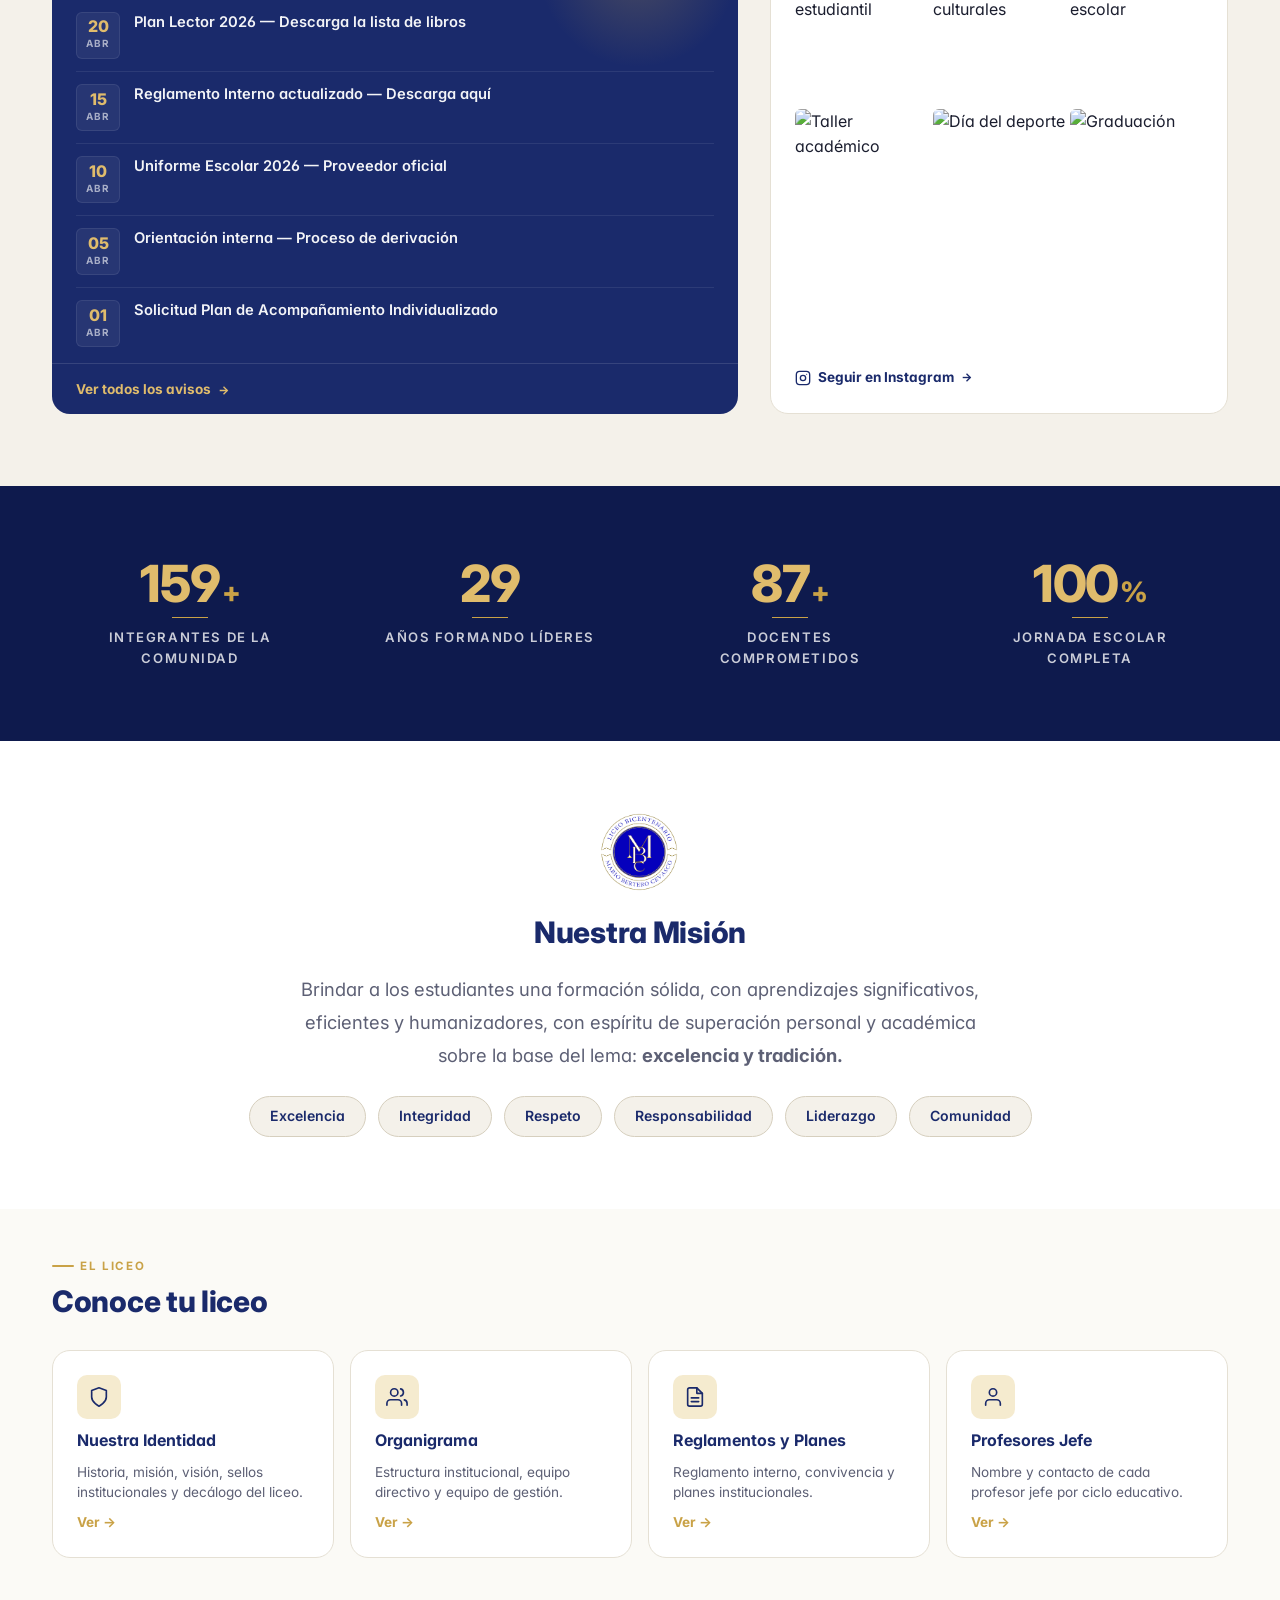
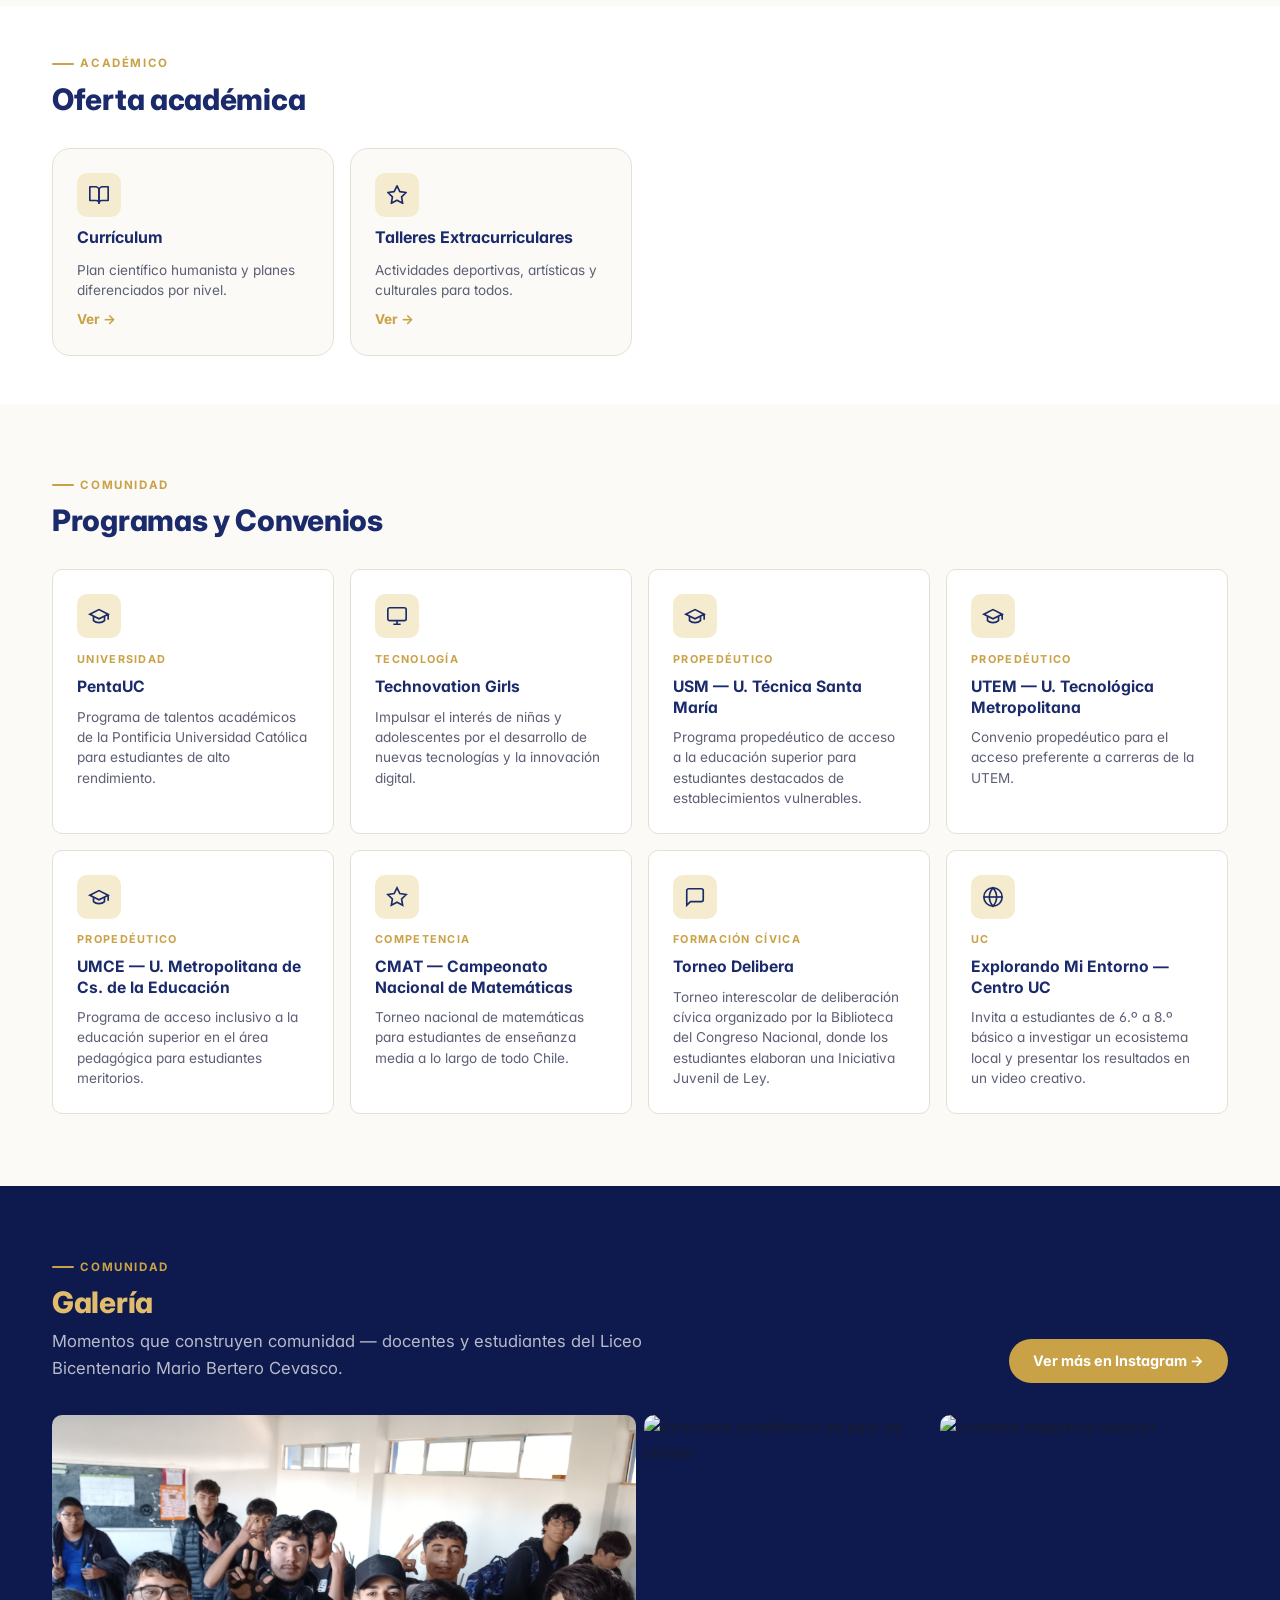
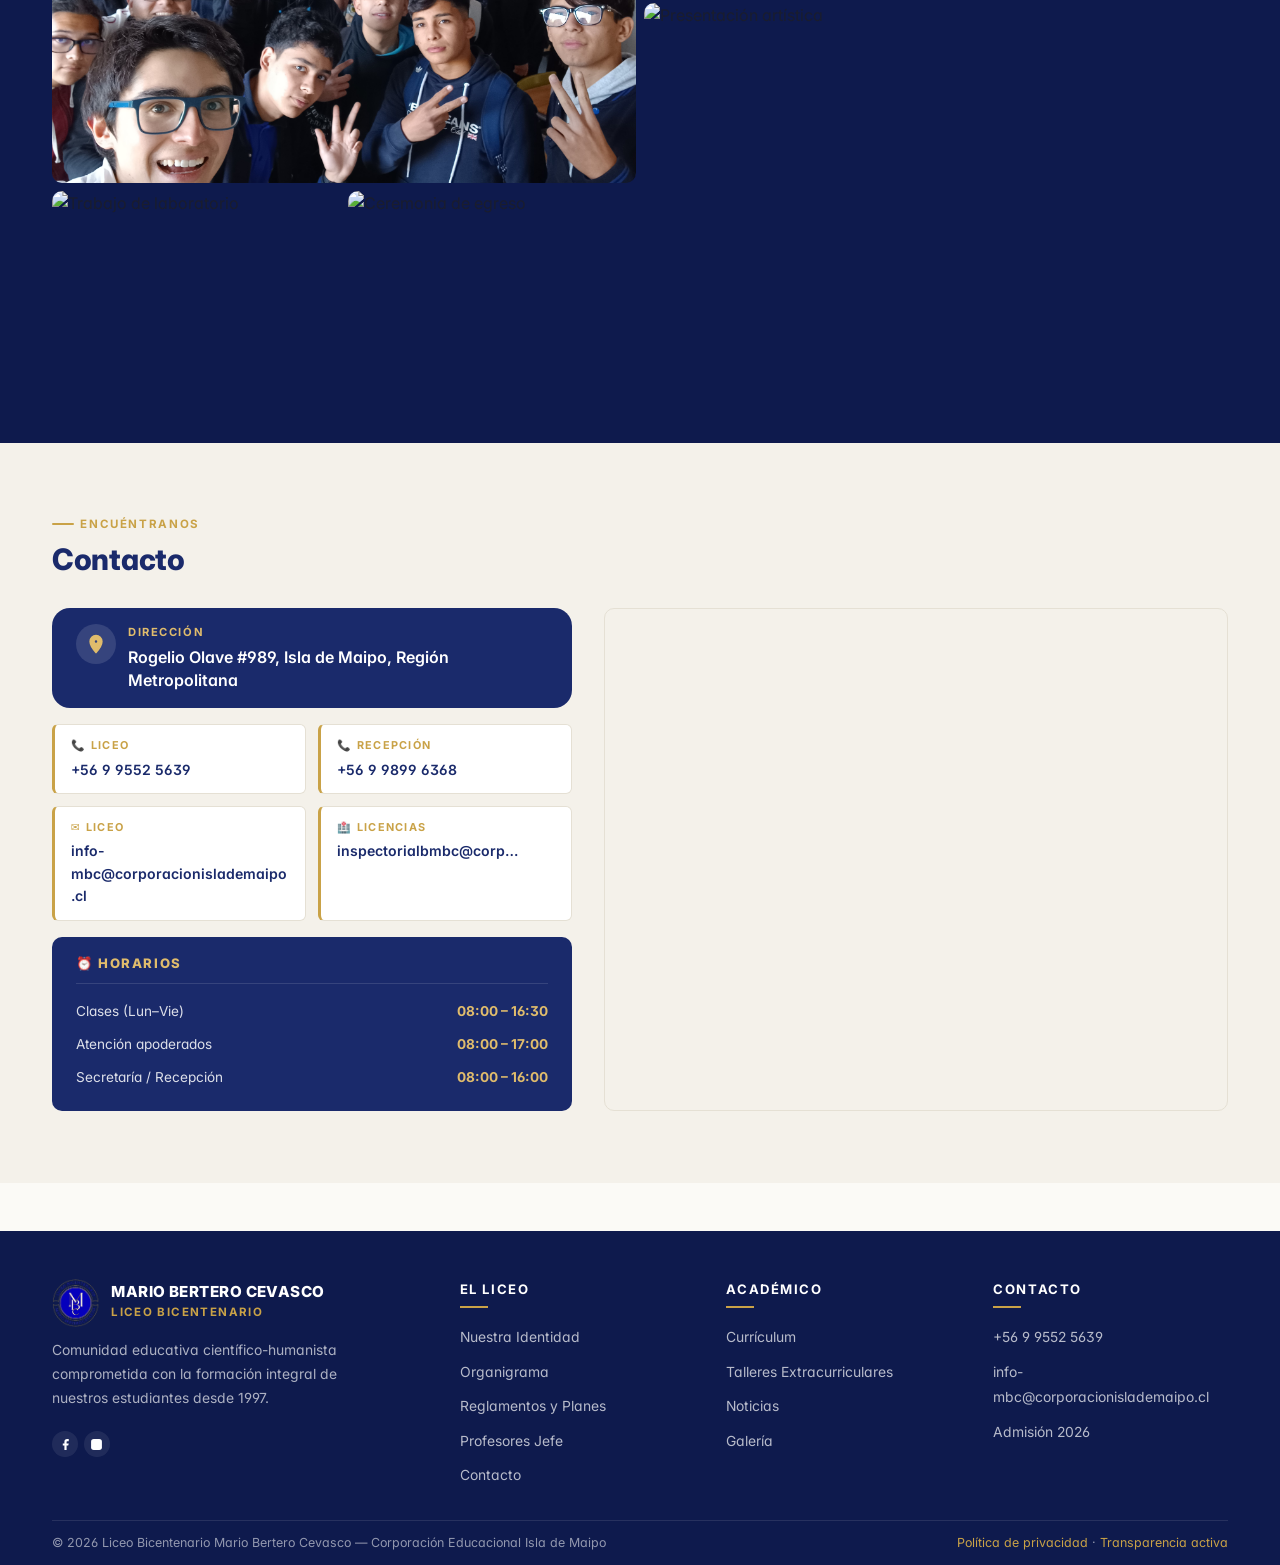
==== commit 7c3f0e5c: "Migrar a sistema de diseño v2 — CSS unificado + modo oscuro - Nuevos archivos: styles.css, home.css," ====
--- a/index.html
+++ b/index.html
@@ -2,1146 +2,144 @@
 <html lang="es">
 <head>
   <meta charset="UTF-8" />
-  <meta name="viewport" content="width=device-width, initial-scale=1.0" />
+  <meta name="viewport" content="width=device-width, initial-scale=1" />
   <meta name="description" content="Liceo Bicentenario Mario Bertero Cevasco — Formando ciudadanos íntegros con excelencia académica y valores." />
   <title>Liceo Bicentenario Mario Bertero Cevasco</title>
   <link rel="preconnect" href="https://fonts.googleapis.com" />
   <link rel="preconnect" href="https://fonts.gstatic.com" crossorigin />
-  <link href="https://fonts.googleapis.com/css2?family=Inter:wght@400;500;600;700;800&display=swap" rel="stylesheet" />
+  <link href="https://fonts.googleapis.com/css2?family=Inter:wght@400;500;600;700;800&family=Source+Serif+4:ital,wght@0,500;0,700;1,500&display=swap" rel="stylesheet" />
+  <link rel="stylesheet" href="styles.css" />
+  <link rel="stylesheet" href="home.css" />
   <style>
-    /* ============================================================
-       VARIABLES & RESET
-    ============================================================ */
-    :root {
-      --color-primary:       #1a237e;
-      --color-primary-dark:  #0d1257;
-      --color-primary-light: #283593;
-      --color-gold:          #c9a84c;
-      --color-gold-light:    #e0c068;
-      --color-white:         #ffffff;
-      --color-off-white:     #f5f6fa;
-      --color-text:          #1a1a2e;
-      --color-text-muted:    #555577;
-      --color-border:        #dde1f0;
-      --color-success:       #2e7d32;
-
-      --font-base: 'Inter', system-ui, sans-serif;
-
-      --spacing-xs:  0.25rem;
-      --spacing-sm:  0.5rem;
-      --spacing-md:  1rem;
-      --spacing-lg:  1.5rem;
-      --spacing-xl:  2rem;
-      --spacing-2xl: 3rem;
-      --spacing-3xl: 4rem;
-
-      --radius-sm:  4px;
-      --radius-md:  8px;
-      --radius-lg:  16px;
-      --radius-full: 9999px;
-
-      --shadow-sm: 0 1px 3px rgba(0,0,0,.12);
-      --shadow-md: 0 4px 16px rgba(0,0,0,.12);
-      --shadow-lg: 0 8px 32px rgba(0,0,0,.16);
-
-      --transition: 0.25s ease;
-      --nav-height: 70px;
+    /* ---- Home-only extras not in home.css ---- */
+    .sr-only { position:absolute;width:1px;height:1px;padding:0;margin:-1px;overflow:hidden;clip:rect(0,0,0,0);white-space:nowrap;border:0; }
+    .skip-link { position:absolute;top:-100px;left:1rem;background:var(--c-gold);color:#fff;padding:.55rem 1rem;font-weight:700;z-index:9999;border-radius:0 0 var(--r-sm) var(--r-sm);transition:top var(--tr); }
+    .skip-link:focus { top:0; }
+
+    /* Hero pointer-events fix */
+    .hero__slide { pointer-events:none; }
+    .hero__slide.is-active { pointer-events:auto; }
+
+    /* Noticias section */
+    .noticias { padding:var(--space-8) 0; background:var(--c-surface); }
+    .noticias-grid { display:grid; grid-template-columns:repeat(auto-fit,minmax(280px,1fr)); gap:var(--space-5); }
+
+    /* Instagram + Avisos split */
+    .split-wrap { padding:var(--space-8) 0; background:var(--c-surface-2); }
+
+    /* Misión */
+    .mision-section { padding:var(--space-8) 0; background:var(--c-surface); text-align:center; }
+    .mision-section img { margin-inline:auto; margin-bottom:var(--space-5); }
+    .mision-section .h2 { margin-inline:auto; margin-bottom:var(--space-5); }
+    .mision__text { max-width:680px; margin-inline:auto; font-size:clamp(1rem,1.5vw,1.15rem); color:var(--c-text-muted); line-height:1.8; margin-bottom:var(--space-5); }
+    .values-row { display:flex; gap:var(--space-3); justify-content:center; flex-wrap:wrap; }
+    .value-pill { background:var(--c-surface-2); border:1px solid var(--c-border-strong); color:var(--c-primary); font-weight:600; font-size:.88rem; padding:.5rem 1.25rem; border-radius:var(--r-full); transition:background var(--tr),border-color var(--tr); }
+    [data-theme="dark"] .value-pill { color:#fff; border-color:var(--c-border); }
+    .value-pill:hover { background:var(--c-gold-soft); border-color:var(--c-gold); }
+
+    /* Quicklinks (El Liceo / Académico) */
+    .quicklinks { padding:var(--space-7) 0; }
+    .quicklinks--alt { background:var(--c-surface); }
+    .quicklinks-grid { display:grid; grid-template-columns:repeat(auto-fill,minmax(240px,1fr)); gap:var(--space-4); }
+    .ql-card { display:flex; flex-direction:column; gap:.55rem; padding:var(--space-5); background:var(--c-surface); border:1px solid var(--c-border); border-radius:var(--r-lg); text-decoration:none; color:inherit; transition:transform var(--tr),box-shadow var(--tr),border-color var(--tr); }
+    .quicklinks--alt .ql-card { background:var(--c-bg); }
+    [data-theme="dark"] .ql-card { background:var(--c-surface-2); }
+    .ql-card:hover { transform:translateY(-3px); box-shadow:var(--sh-2); border-color:var(--c-gold); }
+    .ql-card__icon { width:44px;height:44px; background:var(--c-gold-soft); color:var(--c-primary); border-radius:var(--r-md); display:inline-flex;align-items:center;justify-content:center; }
+    .ql-card__icon svg { width:22px;height:22px;fill:none;stroke:currentColor;stroke-width:1.8;stroke-linecap:round;stroke-linejoin:round; }
+    .ql-card__title { font-size:1rem;font-weight:700;color:var(--c-primary); }
+    [data-theme="dark"] .ql-card__title { color:#fff; }
+    .ql-card__desc { font-size:.85rem;color:var(--c-text-muted);line-height:1.5; }
+    .ql-card__arrow { font-size:.85rem;font-weight:700;color:var(--c-gold);margin-top:auto; }
+
+    /* Estadísticas */
+    .estadisticas-section { padding:var(--space-7) 0; background:var(--c-primary-deep); }
+
+    /* Programas section */
+    .programas-section { padding:var(--space-8) 0; background:var(--c-bg); }
+    [data-theme="dark"] .programas-section { background:var(--c-surface); }
+
+    /* Galería section — override home.css defaults to keep lightbox + masonry */
+    .galeria-section { padding:var(--space-8) 0; background:var(--c-primary-deep); }
+    .galeria-section .section__head .h2 { color:var(--c-gold-light); }
+    .galeria-section .eyebrow { color:var(--c-gold); }
+    .galeria-grid-v2 {
+      display:grid;
+      grid-template-columns:repeat(4,1fr);
+      grid-auto-rows:180px;
+      gap:8px;
     }
-
-    *, *::before, *::after { box-sizing: border-box; margin: 0; padding: 0; }
-
-    html { scroll-behavior: smooth; font-size: 16px; }
-    @media (prefers-reduced-motion: reduce) {
-      html { scroll-behavior: auto; }
-      *, *::before, *::after { animation-duration: .01ms !important; transition-duration: .01ms !important; }
-    }
-
-    body {
-      font-family: var(--font-base);
-      color: var(--color-text);
-      background: var(--color-white);
-      line-height: 1.6;
-    }
-
-    img { display: block; max-width: 100%; height: auto; }
-    a  { color: inherit; text-decoration: none; }
-    ul { list-style: none; }
-    button { cursor: pointer; border: none; background: none; font-family: inherit; }
-
-    .container {
-      width: 100%;
-      max-width: 1200px;
-      margin-inline: auto;
-      padding-inline: var(--spacing-md);
-    }
-
-    .sr-only {
-      position: absolute; width: 1px; height: 1px;
-      padding: 0; margin: -1px; overflow: hidden;
-      clip: rect(0,0,0,0); white-space: nowrap; border: 0;
-    }
-
-    /* ============================================================
-       TOP BAR
-    ============================================================ */
-    .top-bar {
-      background: var(--color-primary-dark);
-      color: rgba(255,255,255,.85);
-      font-size: .8rem;
-      padding: .35rem 0;
-    }
-    .top-bar .container {
-      display: flex;
-      justify-content: space-between;
-      align-items: center;
-      gap: var(--spacing-sm);
-      flex-wrap: wrap;
-    }
-    .top-bar__contact {
-      display: flex;
-      gap: var(--spacing-md);
-      flex-wrap: nowrap;
-      align-items: center;
-      overflow: hidden;
-    }
-    .top-bar__contact a {
-      white-space: nowrap;
-      overflow: hidden;
-      text-overflow: ellipsis;
-    }
-    .top-bar__contact a {
-      display: flex;
-      align-items: center;
-      gap: .3rem;
-      transition: color var(--transition);
-    }
-    .top-bar__contact a:hover { color: var(--color-gold-light); }
-    .top-bar__social {
-      display: flex;
-      gap: var(--spacing-sm);
-      align-items: center;
-    }
-    .top-bar__social a {
-      display: inline-flex;
-      align-items: center;
-      justify-content: center;
-      width: 28px; height: 28px;
-      border-radius: var(--radius-full);
-      background: rgba(255,255,255,.1);
-      transition: background var(--transition);
-    }
-    .top-bar__social a:hover { background: var(--color-gold); }
-    .top-bar__social svg { width: 14px; height: 14px; fill: currentColor; }
-
-    /* ============================================================
-       HEADER / NAV
-    ============================================================ */
-    .site-header {
-      position: sticky;
-      top: 0;
-      z-index: 100;
-      background: var(--color-white);
-      box-shadow: var(--shadow-sm);
-      height: var(--nav-height);
-    }
-    .site-header .container {
-      display: flex;
-      align-items: center;
-      justify-content: space-between;
-      height: 100%;
-      gap: var(--spacing-md);
-    }
-
-    /* Logo */
-    .site-logo {
-      display: flex;
-      align-items: center;
-      gap: var(--spacing-sm);
-      flex-shrink: 0;
-    }
-    .site-logo__emblem {
-      width: 52px;
-      height: 52px;
-      flex-shrink: 0;
-    }
-    .site-logo__text { line-height: 1.2; }
-    .site-logo__name {
-      font-size: .85rem;
-      font-weight: 800;
-      color: var(--color-primary);
-      text-transform: uppercase;
-      letter-spacing: .03em;
-    }
-    .site-logo__sub {
-      font-size: .7rem;
-      color: var(--color-gold);
-      font-weight: 600;
-      text-transform: uppercase;
-      letter-spacing: .05em;
-    }
-
-    /* Navigation */
-    .main-nav { display: flex; align-items: center; }
-    .main-nav__list {
-      display: flex;
-      gap: .15rem;
-    }
-    .main-nav__list a {
-      display: block;
-      padding: .5rem .75rem;
-      font-size: .875rem;
-      font-weight: 600;
-      color: var(--color-text);
-      border-radius: var(--radius-sm);
-      transition: color var(--transition), background var(--transition);
-      white-space: nowrap;
-    }
-    .main-nav__list a:hover,
-    .main-nav__list a[aria-current="page"] {
-      color: var(--color-primary);
-      background: rgba(26,35,126,.07);
-    }
-    .main-nav__list a.nav-cta {
-      background: var(--color-gold);
-      color: var(--color-white);
-      border-radius: var(--radius-full);
-      padding: .5rem 1.1rem;
-    }
-    .main-nav__list a.nav-cta:hover {
-      background: var(--color-gold-light);
-      color: var(--color-primary-dark);
-    }
-
-    /* Hamburger */
-    .hamburger {
-      display: none;
-      flex-direction: column;
-      gap: 5px;
-      padding: .5rem;
-      border-radius: var(--radius-sm);
-    }
-    .hamburger span {
-      display: block;
-      width: 24px; height: 2px;
-      background: var(--color-primary);
-      border-radius: 2px;
-      transition: transform var(--transition), opacity var(--transition);
-    }
-    .hamburger[aria-expanded="true"] span:nth-child(1) { transform: translateY(7px) rotate(45deg); }
-    .hamburger[aria-expanded="true"] span:nth-child(2) { opacity: 0; }
-    .hamburger[aria-expanded="true"] span:nth-child(3) { transform: translateY(-7px) rotate(-45deg); }
-
-    @media (max-width: 900px) {
-      .hamburger { display: flex; }
-      .main-nav {
-        position: fixed;
-        inset: var(--nav-height) 0 0 0;
-        background: var(--color-white);
-        flex-direction: column;
-        align-items: flex-start;
-        padding: var(--spacing-lg);
-        transform: translateX(100%);
-        transition: transform var(--transition);
-        overflow-y: auto;
-        box-shadow: var(--shadow-lg);
-      }
-      .main-nav.is-open { transform: translateX(0); }
-      .main-nav__list { flex-direction: column; gap: .25rem; width: 100%; }
-      .main-nav__list a { font-size: 1rem; padding: .75rem 1rem; }
-    }
-
-    /* ============================================================
-       HERO SLIDESHOW
-    ============================================================ */
-    .hero {
-      position: relative;
-      height: clamp(320px, 60vh, 540px);
-      overflow: hidden;
-      background: var(--color-primary-dark);
-    }
-    .hero__slides { position: relative; height: 100%; }
-    .hero__slide {
-      position: absolute;
-      inset: 0;
-      opacity: 0;
-      pointer-events: none;
-      transition: opacity .7s ease;
-    }
-    .hero__slide.is-active { opacity: 1; pointer-events: auto; }
-    .hero__slide img {
-      width: 100%; height: 100%;
-      object-fit: cover;
-      object-position: center;
-    }
-    .hero__overlay {
-      position: absolute;
-      inset: 0;
-      background: linear-gradient(to right, rgba(13,18,87,.75) 40%, rgba(13,18,87,.2));
-    }
-    .hero__content {
-      position: absolute;
-      inset: 0;
-      display: flex;
-      flex-direction: column;
-      justify-content: center;
-      padding: var(--spacing-xl) var(--spacing-2xl);
-      max-width: 640px;
-    }
-    .hero__tag {
-      display: inline-block;
-      background: var(--color-gold);
-      color: var(--color-white);
-      font-size: .75rem;
-      font-weight: 700;
-      text-transform: uppercase;
-      letter-spacing: .1em;
-      padding: .25rem .75rem;
-      border-radius: var(--radius-full);
-      margin-bottom: var(--spacing-md);
-      width: fit-content;
-    }
-    .hero__title {
-      font-size: clamp(1.6rem, 4vw, 2.6rem);
-      font-weight: 800;
-      color: var(--color-white);
-      line-height: 1.15;
-      margin-bottom: var(--spacing-md);
-    }
-    .hero__title em { color: var(--color-gold-light); font-style: normal; }
-    .hero__desc {
-      color: rgba(255,255,255,.88);
-      font-size: 1.05rem;
-      margin-bottom: var(--spacing-xl);
-      max-width: 460px;
-    }
-    .hero__cta {
-      display: inline-flex;
-      align-items: center;
-      gap: .5rem;
-      background: var(--color-gold);
-      color: var(--color-white);
-      font-weight: 700;
-      font-size: 1rem;
-      padding: .8rem 1.75rem;
-      border-radius: var(--radius-full);
-      transition: background var(--transition), transform var(--transition);
-      width: fit-content;
-    }
-    .hero__cta:hover { background: var(--color-gold-light); color: var(--color-primary-dark); transform: translateY(-2px); }
-
-    .hero__controls {
-      position: absolute;
-      bottom: var(--spacing-md);
-      left: 50%;
-      transform: translateX(-50%);
-      display: flex;
-      gap: .5rem;
-    }
-    .hero__dot {
-      width: 10px; height: 10px;
-      border-radius: var(--radius-full);
-      background: rgba(255,255,255,.4);
-      border: none;
-      transition: background var(--transition), transform var(--transition);
-    }
-    .hero__dot.is-active { background: var(--color-gold); transform: scale(1.3); }
-
-    .hero__arrow {
-      position: absolute;
-      top: 50%;
-      transform: translateY(-50%);
-      background: rgba(255,255,255,.18);
-      color: white;
-      border: 2px solid rgba(255,255,255,.3);
-      border-radius: var(--radius-full);
-      width: 44px; height: 44px;
-      display: flex; align-items: center; justify-content: center;
-      font-size: 1.2rem;
-      transition: background var(--transition);
-    }
-    .hero__arrow:hover { background: var(--color-gold); border-color: var(--color-gold); }
-    .hero__arrow--prev { left: var(--spacing-md); }
-    .hero__arrow--next { right: var(--spacing-md); }
-
-    /* ============================================================
-       SECTION TITLES
-    ============================================================ */
-    .section-header {
-      display: flex;
-      align-items: baseline;
-      justify-content: space-between;
-      margin-bottom: var(--spacing-xl);
-      gap: var(--spacing-md);
-      flex-wrap: wrap;
-    }
-    .section-title {
-      font-size: clamp(1.4rem, 3vw, 1.9rem);
-      font-weight: 800;
-      color: var(--color-primary);
-      position: relative;
-      padding-bottom: .6rem;
-    }
-    .section-title::after {
-      content: '';
-      position: absolute;
-      bottom: 0; left: 0;
-      width: 48px; height: 4px;
-      background: var(--color-gold);
-      border-radius: 2px;
-    }
-    .section-link {
-      font-size: .875rem;
-      font-weight: 700;
-      color: var(--color-primary);
-      display: flex;
-      align-items: center;
-      gap: .25rem;
-      transition: color var(--transition);
-      white-space: nowrap;
-    }
-    .section-link:hover { color: var(--color-gold); }
-
-    /* ============================================================
-       NOTICIAS
-    ============================================================ */
-    .noticias { padding: var(--spacing-3xl) 0; background: var(--color-white); }
-    .noticias-grid {
-      display: grid;
-      grid-template-columns: repeat(auto-fit, minmax(280px, 1fr));
-      gap: var(--spacing-xl);
-    }
-    .noticia-card {
-      border-radius: var(--radius-lg);
-      overflow: hidden;
-      box-shadow: var(--shadow-md);
-      background: var(--color-white);
-      display: flex;
-      flex-direction: column;
-      transition: transform var(--transition), box-shadow var(--transition);
-    }
-    .noticia-card:hover { transform: translateY(-4px); box-shadow: var(--shadow-lg); }
-    .noticia-card__img-wrap { position: relative; aspect-ratio: 16/9; overflow: hidden; }
-    .noticia-card__img-wrap img { width: 100%; height: 100%; object-fit: cover; transition: transform .4s ease; }
-    .noticia-card:hover .noticia-card__img-wrap img { transform: scale(1.05); }
-    .noticia-card__category {
-      position: absolute;
-      top: var(--spacing-sm); left: var(--spacing-sm);
-      background: var(--color-gold);
-      color: white;
-      font-size: .7rem;
-      font-weight: 700;
-      text-transform: uppercase;
-      letter-spacing: .08em;
-      padding: .2rem .6rem;
-      border-radius: var(--radius-full);
-    }
-    .noticia-card__body { padding: var(--spacing-lg); flex: 1; display: flex; flex-direction: column; }
-    .noticia-card__date { font-size: .78rem; color: var(--color-text-muted); margin-bottom: var(--spacing-sm); }
-    .noticia-card__title {
-      font-size: 1.05rem;
-      font-weight: 700;
-      color: var(--color-primary);
-      margin-bottom: var(--spacing-sm);
-      line-height: 1.35;
-    }
-    .noticia-card__excerpt { font-size: .9rem; color: var(--color-text-muted); flex: 1; margin-bottom: var(--spacing-md); }
-    .btn-leer {
-      display: inline-flex;
-      align-items: center;
-      gap: .3rem;
-      font-size: .85rem;
-      font-weight: 700;
-      color: var(--color-primary);
-      border: 2px solid var(--color-primary);
-      padding: .45rem 1rem;
-      border-radius: var(--radius-full);
-      transition: background var(--transition), color var(--transition);
-      width: fit-content;
-    }
-    .btn-leer:hover { background: var(--color-primary); color: var(--color-white); }
-
-    /* ============================================================
-       INSTAGRAM + AVISOS — layout 2 cols
-    ============================================================ */
-    .ig-avisos-section {
-      padding: var(--spacing-3xl) 0;
-      background: var(--color-off-white);
-    }
-    .ig-avisos-layout {
-      display: grid;
-      grid-template-columns: 1fr 300px;
-      gap: var(--spacing-2xl);
-      align-items: start;
-    }
-    @media (max-width: 860px) {
-      .ig-avisos-layout { grid-template-columns: 1fr; }
-    }
-
-    /* Instagram */
-    .instagram-header {
-      display: flex;
-      align-items: center;
-      gap: var(--spacing-sm);
-      margin-bottom: var(--spacing-lg);
-    }
-    .instagram-header svg { width: 28px; height: 28px; }
-    .instagram-header h2 { font-size: 1.4rem; font-weight: 800; color: var(--color-primary); }
-    .ig-handle {
-      font-size: .85rem;
-      color: var(--color-text-muted);
-      margin-bottom: var(--spacing-lg);
-      margin-top: -.5rem;
-    }
-    .ig-grid {
-      display: grid;
-      grid-template-columns: repeat(3, 1fr);
-      gap: .4rem;
-    }
-    .ig-item {
-      aspect-ratio: 1;
-      overflow: hidden;
-      border-radius: var(--radius-md);
-      position: relative;
-    }
-    .ig-item img { width: 100%; height: 100%; object-fit: cover; transition: transform .35s ease; }
-    .ig-item:hover img { transform: scale(1.08); }
-    .ig-item__overlay {
-      position: absolute;
-      inset: 0;
-      background: rgba(26,35,126,.55);
-      display: flex;
-      align-items: center;
-      justify-content: center;
-      opacity: 0;
-      transition: opacity var(--transition);
-    }
-    .ig-item:hover .ig-item__overlay { opacity: 1; }
-    .ig-item__overlay svg { width: 32px; height: 32px; fill: white; }
-    .ig-cta {
-      display: inline-flex;
-      align-items: center;
-      gap: .4rem;
-      margin-top: var(--spacing-lg);
-      background: linear-gradient(45deg, #f09433, #e6683c, #dc2743, #cc2366, #bc1888);
-      color: white;
-      font-weight: 700;
-      font-size: .9rem;
-      padding: .6rem 1.4rem;
-      border-radius: var(--radius-full);
-      transition: opacity var(--transition);
-    }
-    .ig-cta:hover { opacity: .88; }
-
-    /* Avisos */
-    .avisos-card {
-      background: var(--color-primary);
-      color: var(--color-white);
-      border-radius: var(--radius-lg);
-      overflow: hidden;
-    }
-    .avisos-card__header {
-      background: var(--color-primary-dark);
-      padding: var(--spacing-md) var(--spacing-lg);
-      display: flex;
-      align-items: center;
-      gap: .5rem;
-      font-weight: 800;
-      font-size: 1rem;
-      text-transform: uppercase;
-      letter-spacing: .05em;
-      border-bottom: 3px solid var(--color-gold);
-    }
-    .avisos-card__header svg { width: 20px; height: 20px; fill: var(--color-gold); flex-shrink: 0; }
-    .avisos-list { padding: var(--spacing-md) var(--spacing-lg); }
-    .aviso-item {
-      display: flex;
-      gap: var(--spacing-sm);
-      padding: var(--spacing-sm) 0;
-      border-bottom: 1px solid rgba(255,255,255,.12);
-      align-items: flex-start;
-    }
-    .aviso-item:last-child { border-bottom: none; }
-    .aviso-item__num {
-      background: var(--color-gold);
-      color: var(--color-primary-dark);
-      font-weight: 800;
-      font-size: .75rem;
-      width: 22px; height: 22px;
-      border-radius: var(--radius-full);
-      display: flex; align-items: center; justify-content: center;
-      flex-shrink: 0;
-      margin-top: .1rem;
-    }
-    .aviso-item a {
-      font-size: .88rem;
-      color: rgba(255,255,255,.9);
-      transition: color var(--transition);
-      line-height: 1.4;
-    }
-    .aviso-item a:hover { color: var(--color-gold-light); }
-
-    /* ============================================================
-       ESTADÍSTICAS
-    ============================================================ */
-    .estadisticas {
-      padding: var(--spacing-3xl) 0;
-      background: var(--color-primary);
-    }
-    .estadisticas-grid {
-      display: grid;
-      grid-template-columns: repeat(auto-fit, minmax(180px, 1fr));
-      gap: var(--spacing-xl);
-      text-align: center;
-    }
-    .stat-circle {
-      display: flex;
-      flex-direction: column;
-      align-items: center;
-      gap: var(--spacing-sm);
-    }
-    .stat-circle__ring {
-      width: 150px; height: 150px;
-      border-radius: var(--radius-full);
-      border: 6px solid var(--color-gold);
-      display: flex;
-      flex-direction: column;
-      align-items: center;
-      justify-content: center;
-      background: rgba(255,255,255,.06);
-    }
-    .stat-circle__number {
-      font-size: 2.4rem;
-      font-weight: 800;
-      color: var(--color-gold-light);
-      line-height: 1;
-    }
-    .stat-circle__unit {
-      font-size: .75rem;
-      color: rgba(255,255,255,.7);
-      text-transform: uppercase;
-      letter-spacing: .06em;
-      font-weight: 600;
-    }
-    .stat-circle__label {
-      font-size: .9rem;
-      color: rgba(255,255,255,.9);
-      font-weight: 600;
-      max-width: 140px;
-    }
-
-    /* ============================================================
-       MISIÓN
-    ============================================================ */
-    .mision {
-      padding: var(--spacing-3xl) 0;
-      background: var(--color-white);
-      text-align: center;
-    }
-    .mision__icon {
-      width: 80px; height: 80px;
-      margin-inline: auto;
-      margin-bottom: var(--spacing-lg);
-    }
-    .mision .section-title { margin-inline: auto; }
-    .mision .section-title::after { left: 50%; transform: translateX(-50%); }
-    .mision__text {
-      max-width: 680px;
-      margin-inline: auto;
-      margin-top: var(--spacing-xl);
-      font-size: clamp(1rem, 1.5vw, 1.15rem);
-      color: var(--color-text-muted);
-      line-height: 1.8;
-    }
-    .mision__values {
-      display: flex;
-      gap: var(--spacing-lg);
-      justify-content: center;
-      flex-wrap: wrap;
-      margin-top: var(--spacing-xl);
-    }
-    .value-pill {
-      background: var(--color-off-white);
-      border: 2px solid var(--color-border);
-      color: var(--color-primary);
-      font-weight: 600;
-      font-size: .88rem;
-      padding: .5rem 1.2rem;
-      border-radius: var(--radius-full);
-    }
-
-    /* ============================================================
-       CONTACTO
-    ============================================================ */
-    .contacto {
-      padding: var(--spacing-3xl) 0;
-      background: var(--color-off-white);
-    }
-    .contacto-layout {
-      display: grid;
-      grid-template-columns: 1fr 1fr;
-      gap: var(--spacing-2xl);
-      align-items: start;
-    }
-    @media (max-width: 700px) {
-      .contacto-layout { grid-template-columns: 1fr; }
-    }
-    .contacto-info h2 { font-size: 1.5rem; font-weight: 800; color: var(--color-primary); margin-bottom: var(--spacing-lg); }
-    .contacto-detail {
-      display: flex;
-      gap: var(--spacing-sm);
-      align-items: flex-start;
-      margin-bottom: var(--spacing-md);
-    }
-    .contacto-detail svg {
-      width: 20px; height: 20px;
-      fill: var(--color-gold);
-      flex-shrink: 0;
-      margin-top: .15rem;
-    }
-    .contacto-detail p { font-size: .95rem; color: var(--color-text-muted); }
-    .contacto-detail strong { color: var(--color-text); display: block; }
-    .map-placeholder {
-      width: 100%;
-      aspect-ratio: 4/3;
-      border-radius: var(--radius-lg);
-      overflow: hidden;
-      box-shadow: var(--shadow-md);
-      background: #dde1f0;
-    }
-    .map-placeholder iframe {
-      width: 100%; height: 100%;
-      border: 0;
-      display: block;
-    }
-
-    /* ============================================================
-       FOOTER
-    ============================================================ */
-    .site-footer {
-      background: var(--color-primary-dark);
-      color: rgba(255,255,255,.75);
-      padding: var(--spacing-3xl) 0 0;
-    }
-    .footer-grid {
-      display: grid;
-      grid-template-columns: 2fr 1fr 1fr 1fr;
-      gap: var(--spacing-2xl);
-      margin-bottom: var(--spacing-2xl);
-    }
-    @media (max-width: 860px) { .footer-grid { grid-template-columns: 1fr 1fr; } }
-    @media (max-width: 500px) { .footer-grid { grid-template-columns: 1fr; } }
-
-    .footer-brand__name {
-      font-size: 1rem;
-      font-weight: 800;
-      color: var(--color-white);
-      text-transform: uppercase;
-      letter-spacing: .03em;
-      margin-bottom: .25rem;
-      margin-top: var(--spacing-md);
-    }
-    .footer-brand__tagline { font-size: .82rem; color: var(--color-gold); font-weight: 600; margin-bottom: var(--spacing-md); }
-    .footer-brand p { font-size: .85rem; line-height: 1.7; max-width: 260px; }
-    .footer-col h3 {
-      font-size: .9rem;
-      font-weight: 700;
-      color: var(--color-white);
-      text-transform: uppercase;
-      letter-spacing: .06em;
-      margin-bottom: var(--spacing-md);
-      padding-bottom: .4rem;
-      border-bottom: 2px solid var(--color-gold);
-      display: inline-block;
-    }
-    .footer-col ul { display: flex; flex-direction: column; gap: .4rem; }
-    .footer-col ul a {
-      font-size: .88rem;
-      color: rgba(255,255,255,.7);
-      transition: color var(--transition);
-    }
-    .footer-col ul a:hover { color: var(--color-gold-light); }
-
-    .footer-bottom {
-      border-top: 1px solid rgba(255,255,255,.1);
-      padding: var(--spacing-md) 0;
-      display: flex;
-      justify-content: space-between;
-      align-items: center;
-      flex-wrap: wrap;
-      gap: var(--spacing-sm);
-      font-size: .8rem;
-    }
-    .footer-bottom a { color: var(--color-gold); }
-    .footer-bottom a:hover { text-decoration: underline; }
-
-    /* ============================================================
-       DROPDOWN NAV
-    ============================================================ */
-    .main-nav__item { position: relative; }
-    .main-nav__item:hover .dropdown,
-    .main-nav__item:focus-within .dropdown { opacity: 1; pointer-events: auto; transform: translateY(0); }
-    .dropdown {
-      position: absolute;
-      top: calc(100% + 6px);
-      left: 0;
-      background: var(--color-white);
-      border-radius: var(--radius-md);
-      box-shadow: var(--shadow-lg);
-      border-top: 3px solid var(--color-gold);
-      min-width: 220px;
-      opacity: 0;
-      pointer-events: none;
-      transform: translateY(-8px);
-      transition: opacity var(--transition), transform var(--transition);
-      z-index: 200;
-    }
-    .dropdown a {
-      display: block;
-      padding: .6rem 1rem;
-      font-size: .85rem;
-      font-weight: 500;
-      color: var(--color-text);
-      border-bottom: 1px solid var(--color-border);
-      transition: background var(--transition), color var(--transition);
-    }
-    .dropdown a:last-child { border-bottom: none; }
-    .dropdown a:hover { background: var(--color-off-white); color: var(--color-primary); }
-    .nav-arrow { font-size: .6rem; margin-left: .2rem; }
-    @media (max-width: 900px) {
-      .dropdown {
-        position: static;
-        box-shadow: none;
-        border: none;
-        border-left: 3px solid var(--color-gold);
-        border-radius: 0;
-        opacity: 1;
-        pointer-events: auto;
-        transform: none;
-        margin-left: var(--spacing-md);
-        display: none;
-      }
-      .main-nav__item.is-open .dropdown { display: block; }
-    }
-
-    /* ============================================================
-       GALERÍA
-    ============================================================ */
-    .galeria {
-      padding: var(--spacing-3xl) 0;
-      background: var(--color-primary-dark);
-    }
-    .galeria .section-title { color: var(--color-gold-light); }
-    .galeria .section-title::after { background: var(--color-gold); }
-    .galeria .section-header p { color: rgba(255,255,255,.7); font-size: .95rem; max-width: 520px; }
-
-    /* Masonry-style grid */
-    .galeria-grid {
-      columns: 3;
-      column-gap: .6rem;
-    }
-    @media (max-width: 700px) { .galeria-grid { columns: 2; } }
-    @media (max-width: 440px) { .galeria-grid { columns: 1; } }
-
-    .galeria-item {
-      break-inside: avoid;
-      margin-bottom: .6rem;
-      position: relative;
-      border-radius: var(--radius-md);
-      overflow: hidden;
-      cursor: zoom-in;
-    }
-    .galeria-item img {
-      width: 100%; height: auto; display: block;
-      transition: transform .4s ease;
-    }
-    .galeria-item:hover img { transform: scale(1.05); }
-    .galeria-item__overlay {
-      position: absolute; inset: 0;
-      background: linear-gradient(to top, rgba(13,18,87,.75) 0%, transparent 55%);
-      opacity: 0;
-      transition: opacity var(--transition);
-      display: flex; align-items: flex-end; padding: .75rem 1rem;
-    }
-    .galeria-item:hover .galeria-item__overlay { opacity: 1; }
-    .galeria-item__caption {
-      color: white; font-size: .8rem; font-weight: 600; line-height: 1.3;
-    }
-
+    @media (max-width:760px) { .galeria-grid-v2 { grid-template-columns:repeat(2,1fr); grid-auto-rows:160px; } }
+    .galeria-grid-v2 .galeria__item:nth-child(1) { grid-column:span 2;grid-row:span 2; }
+    .galeria-grid-v2 .galeria__item:nth-child(4) { grid-column:span 2; }
+    .galeria__item { position:relative;border-radius:var(--r-md);overflow:hidden;cursor:zoom-in; }
+    .galeria__item img { width:100%;height:100%;object-fit:cover;transition:transform .5s ease; }
+    .galeria__item:hover img { transform:scale(1.06); }
+    .galeria__item::after { content:'';position:absolute;inset:0;background:linear-gradient(to top,rgba(14,26,77,.7) 0%,transparent 50%);opacity:0;transition:opacity var(--tr); }
+    .galeria__item:hover::after { opacity:1; }
+    .galeria__cap { position:absolute;left:14px;bottom:14px;color:#fff;font-size:.82rem;font-weight:600;z-index:2;opacity:0;transform:translateY(6px);transition:opacity var(--tr),transform var(--tr); }
+    .galeria__item:hover .galeria__cap { opacity:1;transform:translateY(0); }
     /* Lightbox */
-    .lightbox {
-      position: fixed; inset: 0; z-index: 999;
-      background: rgba(0,0,0,.92);
-      display: flex; align-items: center; justify-content: center;
-      padding: 1rem;
-      opacity: 0; pointer-events: none;
-      transition: opacity .25s ease;
-    }
-    .lightbox.is-open { opacity: 1; pointer-events: auto; }
-    .lightbox__img { max-width: 90vw; max-height: 88vh; border-radius: var(--radius-md); object-fit: contain; }
-    .lightbox__caption {
-      position: absolute; bottom: 1.5rem; left: 50%; transform: translateX(-50%);
-      color: rgba(255,255,255,.8); font-size: .88rem; text-align: center;
-      background: rgba(0,0,0,.5); padding: .4rem 1rem; border-radius: var(--radius-full);
-      white-space: nowrap;
-    }
-    .lightbox__close {
-      position: absolute; top: 1rem; right: 1.25rem;
-      color: white; font-size: 2rem; line-height: 1; cursor: pointer;
-      background: none; border: none; transition: color var(--transition);
-    }
-    .lightbox__close:hover { color: var(--color-gold); }
-
-    .galeria-cta {
-      display: inline-flex; align-items: center; gap: .4rem;
-      margin-top: var(--spacing-xl);
-      background: var(--color-gold); color: white;
-      font-weight: 700; font-size: .9rem;
-      padding: .65rem 1.5rem; border-radius: var(--radius-full);
-      transition: background var(--transition);
-    }
-    .galeria-cta:hover { background: var(--color-gold-light); color: var(--color-primary-dark); }
-
-    /* ============================================================
-       PROGRAMAS Y CONVENIOS
-    ============================================================ */
-    .programas {
-      padding: var(--spacing-3xl) 0;
-      background: var(--color-white);
-    }
-    .programas-grid {
-      display: grid;
-      grid-template-columns: repeat(auto-fit, minmax(240px, 1fr));
-      gap: var(--spacing-lg);
-    }
-    .programa-card {
-      border: 2px solid var(--color-border);
-      border-radius: var(--radius-lg);
-      padding: var(--spacing-lg);
-      display: flex;
-      flex-direction: column;
-      gap: var(--spacing-sm);
-      transition: border-color var(--transition), box-shadow var(--transition), transform var(--transition);
-      text-decoration: none;
-      color: inherit;
-    }
-    .programa-card:hover {
-      border-color: var(--color-gold);
-      box-shadow: var(--shadow-md);
-      transform: translateY(-3px);
-    }
-    .programa-card__icon {
-      width: 44px; height: 44px;
-      background: var(--color-primary);
-      border-radius: var(--radius-md);
-      display: flex; align-items: center; justify-content: center;
-      flex-shrink: 0;
-    }
-    .programa-card__icon svg { width: 22px; height: 22px; fill: var(--color-gold); }
-    .programa-card__tag {
-      font-size: .7rem;
-      font-weight: 700;
-      text-transform: uppercase;
-      letter-spacing: .08em;
-      color: var(--color-gold);
-    }
-    .programa-card__name {
-      font-size: 1rem;
-      font-weight: 700;
-      color: var(--color-primary);
-      line-height: 1.3;
-    }
-    .programa-card__desc {
-      font-size: .85rem;
-      color: var(--color-text-muted);
-      line-height: 1.5;
-    }
-
-    /* ============================================================
-       HORARIOS (mini apartado en contacto)
-    ============================================================ */
-    .horarios-mini {
-      margin-top: var(--spacing-xl);
-      background: var(--color-primary);
-      border-radius: var(--radius-lg);
-      padding: var(--spacing-lg);
-      color: white;
-    }
-    .horarios-mini h3 {
-      font-size: 1rem;
-      font-weight: 800;
-      text-transform: uppercase;
-      letter-spacing: .05em;
-      color: var(--color-gold);
-      margin-bottom: var(--spacing-md);
-      padding-bottom: .4rem;
-      border-bottom: 2px solid rgba(255,255,255,.15);
-    }
-    .horario-row {
-      display: flex;
-      justify-content: space-between;
-      align-items: center;
-      padding: .4rem 0;
-      border-bottom: 1px solid rgba(255,255,255,.1);
-      font-size: .88rem;
-      gap: var(--spacing-md);
-    }
-    .horario-row:last-child { border-bottom: none; }
-    .horario-row__dia { color: rgba(255,255,255,.75); }
-    .horario-row__hora { font-weight: 700; color: var(--color-gold-light); white-space: nowrap; }
-
-    /* ============================================================
-       SECCIÓN EN CONSTRUCCIÓN
-    ============================================================ */
-    .en-construccion {
-      padding: var(--spacing-3xl) 0;
-      background: var(--color-off-white);
-    }
-    .construccion-grid {
-      display: grid;
-      grid-template-columns: repeat(auto-fit, minmax(220px, 1fr));
-      gap: var(--spacing-lg);
-    }
-    .construccion-card {
-      background: var(--color-white);
-      border-radius: var(--radius-lg);
-      padding: var(--spacing-xl) var(--spacing-lg);
-      text-align: center;
-      box-shadow: var(--shadow-sm);
-      border: 2px dashed var(--color-border);
-      display: flex;
-      flex-direction: column;
-      align-items: center;
-      gap: var(--spacing-sm);
-      text-decoration: none;
-      color: inherit;
-      transition: border-color var(--transition), box-shadow var(--transition), transform var(--transition);
-    }
-    a.construccion-card:hover {
-      border-color: var(--color-gold);
-      box-shadow: var(--shadow-md);
-      transform: translateY(-3px);
-    }
-    .construccion-card__icon {
-      width: 52px; height: 52px;
-      background: var(--color-off-white);
-      border-radius: var(--radius-full);
-      display: flex; align-items: center; justify-content: center;
-      margin-bottom: var(--spacing-sm);
-    }
-    .construccion-card__icon svg { width: 26px; height: 26px; fill: var(--color-primary); opacity: .5; }
-    .construccion-card__title {
-      font-size: .95rem;
-      font-weight: 700;
-      color: var(--color-primary);
-    }
-    .construccion-card__msg {
-      font-size: .8rem;
-      color: var(--color-text-muted);
-    }
-    .construccion-badge {
-      font-size: .7rem;
-      font-weight: 700;
-      text-transform: uppercase;
-      letter-spacing: .08em;
-      background: var(--color-off-white);
-      border: 1px solid var(--color-border);
-      color: var(--color-text-muted);
-      padding: .2rem .7rem;
-      border-radius: var(--radius-full);
-    }
-
-    /* ============================================================
-       CONTACTO AMPLIADO
-    ============================================================ */
-    .contacto-cards {
-      display: grid;
-      grid-template-columns: repeat(auto-fit, minmax(200px, 1fr));
-      gap: var(--spacing-md);
-      margin-bottom: var(--spacing-2xl);
-    }
-    .contacto-card-item {
-      background: var(--color-white);
-      border-radius: var(--radius-lg);
-      padding: var(--spacing-lg);
-      border-left: 4px solid var(--color-gold);
-      box-shadow: var(--shadow-sm);
-    }
-    .contacto-card-item__label {
-      font-size: .75rem;
-      font-weight: 700;
-      text-transform: uppercase;
-      letter-spacing: .08em;
-      color: var(--color-gold);
-      margin-bottom: .25rem;
-    }
-    .contacto-card-item__value {
-      font-size: .95rem;
-      font-weight: 600;
-      color: var(--color-primary);
-      word-break: break-all;
-    }
-    .contacto-card-item a { color: var(--color-primary); transition: color var(--transition); }
-    .contacto-card-item a:hover { color: var(--color-gold); }
-
-    /* ============================================================
-       SKIP LINK
-    ============================================================ */
-    .skip-link {
-      position: absolute;
-      top: -100%;
-      left: 0;
-      background: var(--color-gold);
-      color: var(--color-white);
-      padding: .5rem 1rem;
-      font-weight: 700;
-      z-index: 9999;
-      border-radius: 0 0 var(--radius-sm) 0;
-      transition: top var(--transition);
-    }
-    .skip-link:focus { top: 0; }
+    .lightbox { position:fixed;inset:0;z-index:999;background:rgba(0,0,0,.92);display:flex;align-items:center;justify-content:center;padding:1rem;opacity:0;pointer-events:none;transition:opacity .25s ease; }
+    .lightbox.is-open { opacity:1;pointer-events:auto; }
+    .lightbox__img { max-width:90vw;max-height:88vh;border-radius:var(--r-md);object-fit:contain; }
+    .lightbox__caption { position:absolute;bottom:1.5rem;left:50%;transform:translateX(-50%);color:rgba(255,255,255,.8);font-size:.88rem;text-align:center;background:rgba(0,0,0,.5);padding:.4rem 1rem;border-radius:var(--r-full);white-space:nowrap; }
+    .lightbox__close { position:absolute;top:1rem;right:1.25rem;color:white;font-size:2rem;line-height:1;cursor:pointer;background:none;border:none;transition:color var(--tr); }
+    .lightbox__close:hover { color:var(--c-gold); }
+    .galeria-cta { display:inline-flex;align-items:center;gap:.4rem;background:var(--c-gold);color:#fff;font-weight:700;font-size:.9rem;padding:.65rem 1.5rem;border-radius:var(--r-full);transition:background var(--tr);white-space:nowrap; }
+    .galeria-cta:hover { background:var(--c-gold-light);color:var(--c-primary-deep); }
+
+    /* Contacto */
+    .contacto-section { padding:var(--space-8) 0; background:var(--c-surface-2); }
+    [data-theme="dark"] .contacto-section { background:var(--c-surface); }
+    .contacto-wrap { display:grid;grid-template-columns:1fr 1.2fr;gap:var(--space-6);align-items:stretch; }
+    @media (max-width:800px) { .contacto-wrap { grid-template-columns:1fr; } }
+    .horarios { background:var(--c-primary);color:#fff;border-radius:var(--r-md);padding:var(--space-4) var(--space-5);margin-top:var(--space-4); }
+    .horarios h4 { font-size:.82rem;font-weight:800;text-transform:uppercase;letter-spacing:.12em;color:var(--c-gold-light);margin-bottom:var(--space-3);padding-bottom:.55rem;border-bottom:1px solid rgba(255,255,255,.12); }
+    .horario-row { display:flex;justify-content:space-between;font-size:.85rem;padding:.35rem 0;color:rgba(255,255,255,.85); }
+    .horario-row strong { color:var(--c-gold-light);font-weight:700; }
+    .map { width:100%;height:100%;min-height:320px;border-radius:var(--r-md);overflow:hidden;border:1px solid var(--c-border);background:var(--c-surface-2); }
+    .map iframe { width:100%;height:100%;border:0;display:block; }
   </style>
 </head>
-<body>
-
-<!-- Skip navigation -->
+<body data-theme="light">
+
 <a href="#main-content" class="skip-link">Saltar al contenido principal</a>
 
-<!-- ============================================================
-     TOP BAR
-============================================================ -->
-<div class="top-bar" role="banner">
+<!-- TOPBAR -->
+<div class="topbar" role="region" aria-label="Información de contacto">
   <div class="container">
-    <div class="top-bar__contact">
-      <a href="tel:+56995525639" aria-label="Teléfono del liceo">
-        <svg viewBox="0 0 24 24" aria-hidden="true"><path d="M6.62 10.79a15.05 15.05 0 006.59 6.59l2.2-2.2a1 1 0 011.01-.24 11.36 11.36 0 003.56.57 1 1 0 011 1V20a1 1 0 01-1 1A17 17 0 013 4a1 1 0 011-1h3.5a1 1 0 011 1 11.36 11.36 0 00.57 3.56 1 1 0 01-.25 1.01z"/></svg>
+    <div class="topbar__contact">
+      <a href="tel:+56995525639">
+        <svg viewBox="0 0 24 24" width="13" height="13" fill="currentColor"><path d="M6.62 10.79a15.05 15.05 0 006.59 6.59l2.2-2.2a1 1 0 011.01-.24 11.36 11.36 0 003.56.57 1 1 0 011 1V20a1 1 0 01-1 1A17 17 0 013 4a1 1 0 011-1h3.5a1 1 0 011 1 11.36 11.36 0 00.57 3.56 1 1 0 01-.25 1.01z"/></svg>
         +56 9 9552 5639
       </a>
-      <a href="mailto:info-mbc@corporacionislademaipo.cl" aria-label="Correo del liceo">
-        <svg viewBox="0 0 24 24" aria-hidden="true"><path d="M20 4H4a2 2 0 00-2 2v12a2 2 0 002 2h16a2 2 0 002-2V6a2 2 0 00-2-2zm0 4l-8 5-8-5V6l8 5 8-5z"/></svg>
+      <a href="mailto:info-mbc@corporacionislademaipo.cl">
+        <svg viewBox="0 0 24 24" width="13" height="13" fill="currentColor"><path d="M20 4H4a2 2 0 00-2 2v12a2 2 0 002 2h16a2 2 0 002-2V6a2 2 0 00-2-2zm0 4l-8 5-8-5V6l8 5 8-5z"/></svg>
         info-mbc@corporacionislademaipo.cl
       </a>
     </div>
-    <div class="top-bar__social" aria-label="Redes sociales">
-      <a href="https://www.facebook.com/marioberterocevasco" aria-label="Facebook del liceo" target="_blank" rel="noopener">
-        <svg viewBox="0 0 24 24" aria-hidden="true"><path d="M18 2h-3a5 5 0 00-5 5v3H7v4h3v8h4v-8h3l1-4h-4V7a1 1 0 011-1h3z"/></svg>
-      </a>
-      <a href="https://www.instagram.com/lbmbc_oficial/?hl=es" aria-label="Instagram del liceo" target="_blank" rel="noopener">
-        <svg viewBox="0 0 24 24" aria-hidden="true"><rect x="2" y="2" width="20" height="20" rx="5" ry="5"/><path d="M16 11.37A4 4 0 1112.63 8 4 4 0 0116 11.37zm1.5-4.87h.01" stroke="white" stroke-width="1.5" fill="none"/></svg>
-      </a>
+    <div class="topbar__right">
+      <div class="topbar__social" aria-label="Redes sociales">
+        <a href="https://www.facebook.com/liceomariobertero" target="_blank" rel="noopener" aria-label="Facebook">
+          <svg viewBox="0 0 24 24" width="13" height="13" fill="currentColor"><path d="M18 2h-3a5 5 0 00-5 5v3H7v4h3v8h4v-8h3l1-4h-4V7a1 1 0 011-1h3z"/></svg>
+        </a>
+        <a href="https://www.instagram.com/lbmbc_oficial/?hl=es" target="_blank" rel="noopener" aria-label="Instagram">
+          <svg viewBox="0 0 24 24" width="13" height="13" fill="currentColor"><rect x="2" y="2" width="20" height="20" rx="5"/><circle cx="12" cy="12" r="4" fill="none" stroke="currentColor" stroke-width="2"/><circle cx="17.5" cy="6.5" r="1"/></svg>
+        </a>
+      </div>
     </div>
   </div>
 </div>
 
-<!-- ============================================================
-     HEADER
-============================================================ -->
-<header class="site-header">
+<!-- HEADER -->
+<header class="header" id="site-header">
   <div class="container">
-    <a href="/" class="site-logo" aria-label="Inicio — Liceo Bicentenario Mario Bertero Cevasco">
-      <img class="site-logo__emblem" src="logo.png" alt="" width="52" height="52" />
-      <div class="site-logo__text">
-        <div class="site-logo__name">Liceo Mario Bertero Cevasco</div>
-        <div class="site-logo__sub">Liceo Bicentenario</div>
+    <a href="/" class="brand" aria-label="Inicio — Liceo Bicentenario Mario Bertero Cevasco">
+      <img class="brand__emblem" src="logo.png" alt="" width="52" height="52" />
+      <div class="brand__text">
+        <div class="brand__name">Mario Bertero Cevasco</div>
+        <div class="brand__sub">Liceo Bicentenario</div>
       </div>
     </a>
 
@@ -1149,11 +147,11 @@
       <span></span><span></span><span></span>
     </button>
 
-    <nav class="main-nav" id="main-nav" aria-label="Navegación principal">
-      <ul class="main-nav__list" role="list">
-        <li class="main-nav__item"><a href="#" aria-current="page">Inicio</a></li>
-        <li class="main-nav__item">
-          <a href="#el-liceo">El Liceo <span class="nav-arrow">▼</span></a>
+    <nav class="nav" id="main-nav" aria-label="Navegación principal">
+      <ul class="nav__list" role="list">
+        <li class="nav__item"><a href="/" class="nav__link" aria-current="page">Inicio</a></li>
+        <li class="nav__item">
+          <a href="#el-liceo" class="nav__link">El Liceo <svg class="chev" viewBox="0 0 24 24" width="10" height="10" fill="none" stroke="currentColor" stroke-width="2.5"><polyline points="6 9 12 15 18 9"/></svg></a>
           <div class="dropdown" role="menu">
             <a href="identidad.html" role="menuitem">Nuestra Identidad</a>
             <a href="organigrama.html" role="menuitem">Organigrama</a>
@@ -1161,130 +159,125 @@
             <a href="profesores-jefe.html" role="menuitem">Profesores Jefe</a>
           </div>
         </li>
-        <li class="main-nav__item">
-          <a href="#academico">Académico <span class="nav-arrow">▼</span></a>
+        <li class="nav__item">
+          <a href="#academico" class="nav__link">Académico <svg class="chev" viewBox="0 0 24 24" width="10" height="10" fill="none" stroke="currentColor" stroke-width="2.5"><polyline points="6 9 12 15 18 9"/></svg></a>
           <div class="dropdown" role="menu">
             <a href="curriculo.html" role="menuitem">Currículum</a>
             <a href="talleres.html" role="menuitem">Talleres Extracurriculares</a>
           </div>
         </li>
-        <li class="main-nav__item">
-          <a href="#programas">Comunidad <span class="nav-arrow">▼</span></a>
+        <li class="nav__item">
+          <a href="#programas" class="nav__link">Comunidad <svg class="chev" viewBox="0 0 24 24" width="10" height="10" fill="none" stroke="currentColor" stroke-width="2.5"><polyline points="6 9 12 15 18 9"/></svg></a>
           <div class="dropdown" role="menu">
             <a href="#programas" role="menuitem">Programas y Convenios</a>
             <a href="#galeria" role="menuitem">Galería</a>
             <a href="#noticias" role="menuitem">Noticias</a>
           </div>
         </li>
-        <li class="main-nav__item"><a href="#galeria">Galería</a></li>
-        <li class="main-nav__item"><a href="#contacto">Contacto</a></li>
-        <li class="main-nav__item"><a href="https://www.sistemadeadmisionescolar.cl/" target="_blank" rel="noopener" class="nav-cta">Admisión</a></li>
+        <li class="nav__item"><a href="#galeria" class="nav__link">Galería</a></li>
+        <li class="nav__item"><a href="#contacto" class="nav__link">Contacto</a></li>
       </ul>
     </nav>
+
+    <div class="header__right">
+      <button class="icon-btn" id="theme-toggle" aria-label="Cambiar a modo oscuro">
+        <svg id="icon-moon" viewBox="0 0 24 24" width="18" height="18" fill="none" stroke="currentColor" stroke-width="2"><path d="M21 12.79A9 9 0 1111.21 3 7 7 0 0021 12.79z"/></svg>
+        <svg id="icon-sun" viewBox="0 0 24 24" width="18" height="18" fill="none" stroke="currentColor" stroke-width="2" style="display:none"><circle cx="12" cy="12" r="5"/><line x1="12" y1="1" x2="12" y2="3"/><line x1="12" y1="21" x2="12" y2="23"/><line x1="4.22" y1="4.22" x2="5.64" y2="5.64"/><line x1="18.36" y1="18.36" x2="19.78" y2="19.78"/><line x1="1" y1="12" x2="3" y2="12"/><line x1="21" y1="12" x2="23" y2="12"/><line x1="4.22" y1="19.78" x2="5.64" y2="18.36"/><line x1="18.36" y1="5.64" x2="19.78" y2="4.22"/></svg>
+      </button>
+      <a class="cta-admision" href="https://www.sistemadeadmisionescolar.cl/" target="_blank" rel="noopener">
+        Admisión 2026
+        <svg viewBox="0 0 24 24" width="14" height="14" fill="none" stroke="currentColor" stroke-width="2.5"><line x1="5" y1="12" x2="19" y2="12"/><polyline points="12 5 19 12 12 19"/></svg>
+      </a>
+    </div>
   </div>
 </header>
 
-<!-- ============================================================
-     MAIN CONTENT
-============================================================ -->
 <main id="main-content">
 
-  <!-- HERO ---------------------------------------------------- -->
+  <!-- HERO -->
   <section class="hero" aria-label="Banner principal" aria-roledescription="carrusel">
     <div class="hero__slides">
-      <!-- Slide 1 -->
       <div class="hero__slide is-active" role="group" aria-label="Diapositiva 1 de 3">
-        <img src="https://picsum.photos/seed/school1/1200/540" alt="Estudiantes del liceo en actividades académicas" width="1200" height="540" />
-        <div class="hero__overlay" aria-hidden="true"></div>
-        <div class="hero__content">
-          <span class="hero__tag">Admisión 2026</span>
-          <h1 class="hero__title">Formando líderes con <em>excelencia académica</em></h1>
-          <p class="hero__desc">El Liceo Bicentenario Mario Bertero Cevasco te invita a ser parte de una comunidad educativa comprometida con la excelencia y los valores.</p>
-          <a href="identidad.html" class="hero__cta">
-            Conoce nuestra identidad
-            <svg width="16" height="16" viewBox="0 0 24 24" fill="currentColor" aria-hidden="true"><path d="M5 12h14M12 5l7 7-7 7"/></svg>
-          </a>
-        </div>
-      </div>
-      <!-- Slide 2 -->
+        <img src="https://picsum.photos/seed/bertero-hero1/1600/900" alt="" width="1600" height="900" />
+      </div>
       <div class="hero__slide" role="group" aria-label="Diapositiva 2 de 3">
-        <img src="https://picsum.photos/seed/school2/1200/540" alt="Instalaciones deportivas del liceo" width="1200" height="540" loading="lazy" />
-        <div class="hero__overlay" aria-hidden="true"></div>
-        <div class="hero__content">
-          <span class="hero__tag">Deportes &amp; Cultura</span>
-          <h1 class="hero__title">Desarrollo <em>integral</em> en un ambiente de valores</h1>
-          <p class="hero__desc">Ofrecemos múltiples actividades extracurriculares para el desarrollo completo de nuestros estudiantes.</p>
-          <a href="talleres.html" class="hero__cta">Ver talleres →</a>
-        </div>
-      </div>
-      <!-- Slide 3 -->
+        <img src="https://picsum.photos/seed/bertero-hero2/1600/900" alt="" width="1600" height="900" loading="lazy" />
+      </div>
       <div class="hero__slide" role="group" aria-label="Diapositiva 3 de 3">
-        <img src="https://picsum.photos/seed/school3/1200/540" alt="Estudiantes en clases del liceo" width="1200" height="540" loading="lazy" />
-        <div class="hero__overlay" aria-hidden="true"></div>
-        <div class="hero__content">
-          <span class="hero__tag">Plan Académico</span>
-          <h1 class="hero__title">Educación <em>Científico Humanista</em> de excelencia</h1>
-          <p class="hero__desc">Ofrecemos un plan de estudios amplio y diversificado — desde Parvularia hasta IV° Medio — con electivos diferenciados en Ciencias, Humanidades y Matemáticas para que cada estudiante encuentre su vocación.</p>
-          <a href="curriculo.html" class="hero__cta">Conoce nuestro currículum →</a>
-        </div>
-      </div>
-    </div>
-
-    <!-- Controls -->
-    <button class="hero__arrow hero__arrow--prev" aria-label="Diapositiva anterior">&#8592;</button>
-    <button class="hero__arrow hero__arrow--next" aria-label="Siguiente diapositiva">&#8594;</button>
-    <div class="hero__controls" role="tablist" aria-label="Seleccionar diapositiva">
+        <img src="https://picsum.photos/seed/bertero-hero3/1600/900" alt="" width="1600" height="900" loading="lazy" />
+      </div>
+    </div>
+    <div class="hero__overlay" aria-hidden="true"></div>
+    <div class="hero__inner">
+      <div class="container">
+        <div class="hero__content" id="hero-content">
+          <!-- filled by JS -->
+        </div>
+      </div>
+    </div>
+    <div class="hero__dots" role="tablist" aria-label="Seleccionar diapositiva">
       <button class="hero__dot is-active" role="tab" aria-label="Diapositiva 1" aria-selected="true"></button>
       <button class="hero__dot" role="tab" aria-label="Diapositiva 2" aria-selected="false"></button>
       <button class="hero__dot" role="tab" aria-label="Diapositiva 3" aria-selected="false"></button>
     </div>
-  </section>
-
-  <!-- NOTICIAS ------------------------------------------------ -->
-  <section class="noticias" id="noticias" aria-labelledby="noticias-titulo">
+    <div class="hero__nav">
+      <button class="hero__arrow" id="hero-prev" aria-label="Diapositiva anterior">
+        <svg viewBox="0 0 24 24" width="18" height="18" fill="none" stroke="currentColor" stroke-width="2.5"><polyline points="15 18 9 12 15 6"/></svg>
+      </button>
+      <button class="hero__arrow" id="hero-next" aria-label="Siguiente diapositiva">
+        <svg viewBox="0 0 24 24" width="18" height="18" fill="none" stroke="currentColor" stroke-width="2.5"><polyline points="9 18 15 12 9 6"/></svg>
+      </button>
+    </div>
+  </section>
+
+  <!-- NOTICIAS -->
+  <section class="noticias section section--surface" id="noticias" aria-labelledby="noticias-titulo">
     <div class="container">
-      <div class="section-header">
-        <h2 class="section-title" id="noticias-titulo">Noticias</h2>
-        <a href="#" class="section-link">Ver todas ›</a>
+      <div class="section__head">
+        <div class="section__head-text">
+          <span class="eyebrow">Comunidad</span>
+          <h2 class="h2" id="noticias-titulo">Noticias</h2>
+        </div>
+        <a href="#" class="section__link">Ver todas <svg viewBox="0 0 24 24" width="14" height="14" fill="none" stroke="currentColor" stroke-width="2.5"><line x1="5" y1="12" x2="19" y2="12"/><polyline points="12 5 19 12 12 19"/></svg></a>
       </div>
       <div class="noticias-grid">
 
-        <article class="noticia-card">
-          <div class="noticia-card__img-wrap">
+        <article class="noticia">
+          <div class="noticia__img-wrap">
             <img src="https://picsum.photos/seed/news1/600/340" alt="Ceremonia de premiación de excelencia académica" width="600" height="340" loading="lazy" />
-            <span class="noticia-card__category">Académico</span>
-          </div>
-          <div class="noticia-card__body">
-            <time class="noticia-card__date" datetime="2026-04-08">08 de abril, 2026</time>
-            <h3 class="noticia-card__title">Ceremonia de Premiación Excelencia Académica 2026</h3>
-            <p class="noticia-card__excerpt">El liceo celebró a sus mejores estudiantes en una emotiva ceremonia donde se reconoció el esfuerzo y dedicación del primer semestre.</p>
-            <a href="noticias/ceremonia-premiacion-2026.html" class="btn-leer" aria-label="Leer más sobre la ceremonia de premiación">Leer más ›</a>
+            <span class="noticia__cat">Académico</span>
+          </div>
+          <div class="noticia__body">
+            <time class="noticia__date" datetime="2026-04-08">08 de abril, 2026</time>
+            <h3 class="noticia__title">Ceremonia de Premiación Excelencia Académica 2026</h3>
+            <p class="noticia__excerpt">El liceo celebró a sus mejores estudiantes en una emotiva ceremonia donde se reconoció el esfuerzo y dedicación del primer semestre.</p>
+            <a href="noticias/ceremonia-premiacion-2026.html" class="noticia__more" aria-label="Leer más sobre la ceremonia de premiación">Leer más <svg viewBox="0 0 24 24" width="13" height="13" fill="none" stroke="currentColor" stroke-width="2.5"><line x1="5" y1="12" x2="19" y2="12"/><polyline points="12 5 19 12 12 19"/></svg></a>
           </div>
         </article>
 
-        <article class="noticia-card">
-          <div class="noticia-card__img-wrap">
+        <article class="noticia">
+          <div class="noticia__img-wrap">
             <img src="https://picsum.photos/seed/news2/600/340" alt="Alumnos participando en torneo deportivo" width="600" height="340" loading="lazy" />
-            <span class="noticia-card__category">Deportes</span>
-          </div>
-          <div class="noticia-card__body">
-            <time class="noticia-card__date" datetime="2026-04-03">03 de abril, 2026</time>
-            <h3 class="noticia-card__title">Bertero campeón regional en atletismo escolar</h3>
-            <p class="noticia-card__excerpt">Nuestros estudiantes obtuvieron el primer lugar en la competencia regional de atletismo, representando con orgullo a la institución.</p>
-            <a href="#" class="btn-leer" aria-label="Leer más sobre el campeonato de atletismo">Leer más ›</a>
+            <span class="noticia__cat">Deportes</span>
+          </div>
+          <div class="noticia__body">
+            <time class="noticia__date" datetime="2026-04-03">03 de abril, 2026</time>
+            <h3 class="noticia__title">Bertero campeón regional en atletismo escolar</h3>
+            <p class="noticia__excerpt">Nuestros estudiantes obtuvieron el primer lugar en la competencia regional de atletismo, representando con orgullo a la institución.</p>
+            <a href="#" class="noticia__more" aria-label="Leer más sobre el campeonato de atletismo">Leer más <svg viewBox="0 0 24 24" width="13" height="13" fill="none" stroke="currentColor" stroke-width="2.5"><line x1="5" y1="12" x2="19" y2="12"/><polyline points="12 5 19 12 12 19"/></svg></a>
           </div>
         </article>
 
-        <article class="noticia-card">
-          <div class="noticia-card__img-wrap">
-            <img src="https://picsum.photos/seed/news3/600/340" alt="Estudiantes en taller de especialidad técnica" width="600" height="340" loading="lazy" />
-            <span class="noticia-card__category">Especialidades</span>
-          </div>
-          <div class="noticia-card__body">
-            <time class="noticia-card__date" datetime="2026-03-28">28 de marzo, 2026</time>
-            <h3 class="noticia-card__title">Familias conocen las especialidades del plan diferenciado 2026</h3>
-            <p class="noticia-card__excerpt">Una jornada de puertas abiertas permitió a las familias explorar los electivos diferenciados de Ciencias, Humanidades y Matemáticas que ofrece nuestro plan Científico Humanista.</p>
-            <a href="#" class="btn-leer" aria-label="Leer más sobre el plan diferenciado">Leer más ›</a>
+        <article class="noticia">
+          <div class="noticia__img-wrap">
+            <img src="https://picsum.photos/seed/news3/600/340" alt="Familias en jornada de puertas abiertas" width="600" height="340" loading="lazy" />
+            <span class="noticia__cat">Académico</span>
+          </div>
+          <div class="noticia__body">
+            <time class="noticia__date" datetime="2026-03-28">28 de marzo, 2026</time>
+            <h3 class="noticia__title">Familias conocen las especialidades del plan diferenciado 2026</h3>
+            <p class="noticia__excerpt">Una jornada de puertas abiertas permitió a las familias explorar los electivos diferenciados de Ciencias, Humanidades y Matemáticas que ofrece nuestro plan Científico Humanista.</p>
+            <a href="#" class="noticia__more" aria-label="Leer más sobre el plan diferenciado">Leer más <svg viewBox="0 0 24 24" width="13" height="13" fill="none" stroke="currentColor" stroke-width="2.5"><line x1="5" y1="12" x2="19" y2="12"/><polyline points="12 5 19 12 12 19"/></svg></a>
           </div>
         </article>
 
@@ -1292,129 +285,114 @@
     </div>
   </section>
 
-  <!-- INSTAGRAM + AVISOS -------------------------------------- -->
-  <section class="ig-avisos-section" aria-labelledby="instagram-titulo">
+  <!-- INSTAGRAM + AVISOS -->
+  <section class="split-wrap" aria-labelledby="instagram-titulo">
     <div class="container">
-      <div class="ig-avisos-layout">
+      <div class="split-section">
+
+        <!-- Avisos -->
+        <div class="avisos" aria-labelledby="avisos-titulo">
+          <div class="avisos__head">
+            <span class="avisos__head-title" id="avisos-titulo">
+              <svg viewBox="0 0 24 24" width="16" height="16" fill="var(--c-gold)"><path d="M15 17h5l-1.405-1.405A2.032 2.032 0 0118 14.158V11a6.002 6.002 0 00-4-5.659V5a2 2 0 10-4 0v.341C7.67 6.165 6 8.388 6 11v3.159c0 .538-.214 1.055-.595 1.436L4 17h5m6 0v1a3 3 0 11-6 0v-1m6 0H9"/></svg>
+              Avisos Importantes
+            </span>
+            <span class="avisos__count">6</span>
+          </div>
+          <nav class="avisos__list" aria-label="Lista de avisos importantes">
+            <div class="aviso">
+              <div class="aviso__date"><div class="aviso__date-day">26</div><div class="aviso__date-mes">Abr</div></div>
+              <div class="aviso__body"><p class="aviso__title"><a href="#">Matrícula 2026 — Período de postulación abierto</a></p></div>
+            </div>
+            <div class="aviso">
+              <div class="aviso__date"><div class="aviso__date-day">20</div><div class="aviso__date-mes">Abr</div></div>
+              <div class="aviso__body"><p class="aviso__title"><a href="#">Plan Lector 2026 — Descarga la lista de libros</a></p></div>
+            </div>
+            <div class="aviso">
+              <div class="aviso__date"><div class="aviso__date-day">15</div><div class="aviso__date-mes">Abr</div></div>
+              <div class="aviso__body"><p class="aviso__title"><a href="reglamentos.html">Reglamento Interno actualizado — Descarga aquí</a></p></div>
+            </div>
+            <div class="aviso">
+              <div class="aviso__date"><div class="aviso__date-day">10</div><div class="aviso__date-mes">Abr</div></div>
+              <div class="aviso__body"><p class="aviso__title"><a href="#">Uniforme Escolar 2026 — Proveedor oficial</a></p></div>
+            </div>
+            <div class="aviso">
+              <div class="aviso__date"><div class="aviso__date-day">05</div><div class="aviso__date-mes">Abr</div></div>
+              <div class="aviso__body"><p class="aviso__title"><a href="#">Orientación interna — Proceso de derivación</a></p></div>
+            </div>
+            <div class="aviso">
+              <div class="aviso__date"><div class="aviso__date-day">01</div><div class="aviso__date-mes">Abr</div></div>
+              <div class="aviso__body"><p class="aviso__title"><a href="#">Solicitud Plan de Acompañamiento Individualizado</a></p></div>
+            </div>
+          </nav>
+          <div class="avisos__foot">
+            <a href="#">Ver todos los avisos <svg viewBox="0 0 24 24" width="13" height="13" fill="none" stroke="currentColor" stroke-width="2.5"><line x1="5" y1="12" x2="19" y2="12"/><polyline points="12 5 19 12 12 19"/></svg></a>
+          </div>
+        </div>
 
         <!-- Instagram -->
-        <div>
-          <div class="instagram-header">
-            <svg viewBox="0 0 24 24" fill="none" stroke="url(#ig-grad)" stroke-width="2" aria-hidden="true">
-              <defs>
-                <linearGradient id="ig-grad" x1="0%" y1="100%" x2="100%" y2="0%">
-                  <stop offset="0%" stop-color="#f09433"/>
-                  <stop offset="50%" stop-color="#dc2743"/>
-                  <stop offset="100%" stop-color="#bc1888"/>
-                </linearGradient>
-              </defs>
-              <rect x="2" y="2" width="20" height="20" rx="5" ry="5"/>
-              <circle cx="12" cy="12" r="4"/>
-              <circle cx="17.5" cy="6.5" r="0.8" fill="#dc2743" stroke="none"/>
-            </svg>
-            <h2 id="instagram-titulo">Instagram</h2>
-          </div>
-          <p class="ig-handle">@lbmbc_oficial</p>
-          <div class="ig-grid" role="list">
-            <a href="https://www.instagram.com/lbmbc_oficial/?hl=es-la" class="ig-item" role="listitem" aria-label="Ver publicación 1 en Instagram" target="_blank" rel="noopener">
-              <img src="https://picsum.photos/seed/ig1/300/300" alt="Actividad estudiantil en el liceo" width="300" height="300" loading="lazy" />
-              <div class="ig-item__overlay" aria-hidden="true">
-                <svg viewBox="0 0 24 24" aria-hidden="true"><rect x="2" y="2" width="20" height="20" rx="5"/><circle cx="12" cy="12" r="4"/></svg>
-              </div>
-            </a>
-            <a href="https://www.instagram.com/lbmbc_oficial/?hl=es-la" class="ig-item" role="listitem" aria-label="Ver publicación 2 en Instagram" target="_blank" rel="noopener">
-              <img src="https://picsum.photos/seed/ig2/300/300" alt="Estudiantes en actividades culturales" width="300" height="300" loading="lazy" />
-              <div class="ig-item__overlay" aria-hidden="true">
-                <svg viewBox="0 0 24 24" aria-hidden="true"><rect x="2" y="2" width="20" height="20" rx="5"/><circle cx="12" cy="12" r="4"/></svg>
-              </div>
-            </a>
-            <a href="https://www.instagram.com/lbmbc_oficial/?hl=es-la" class="ig-item" role="listitem" aria-label="Ver publicación 3 en Instagram" target="_blank" rel="noopener">
-              <img src="https://picsum.photos/seed/ig3/300/300" alt="Ceremonia escolar en el patio central" width="300" height="300" loading="lazy" />
-              <div class="ig-item__overlay" aria-hidden="true">
-                <svg viewBox="0 0 24 24" aria-hidden="true"><rect x="2" y="2" width="20" height="20" rx="5"/><circle cx="12" cy="12" r="4"/></svg>
-              </div>
-            </a>
-            <a href="https://www.instagram.com/lbmbc_oficial/?hl=es-la" class="ig-item" role="listitem" aria-label="Ver publicación 4 en Instagram" target="_blank" rel="noopener">
-              <img src="https://picsum.photos/seed/ig4/300/300" alt="Taller de especialidad técnica" width="300" height="300" loading="lazy" />
-              <div class="ig-item__overlay" aria-hidden="true">
-                <svg viewBox="0 0 24 24" aria-hidden="true"><rect x="2" y="2" width="20" height="20" rx="5"/><circle cx="12" cy="12" r="4"/></svg>
-              </div>
-            </a>
-            <a href="https://www.instagram.com/lbmbc_oficial/?hl=es-la" class="ig-item" role="listitem" aria-label="Ver publicación 5 en Instagram" target="_blank" rel="noopener">
-              <img src="https://picsum.photos/seed/ig5/300/300" alt="Día del deporte escolar" width="300" height="300" loading="lazy" />
-              <div class="ig-item__overlay" aria-hidden="true">
-                <svg viewBox="0 0 24 24" aria-hidden="true"><rect x="2" y="2" width="20" height="20" rx="5"/><circle cx="12" cy="12" r="4"/></svg>
-              </div>
-            </a>
-            <a href="https://www.instagram.com/lbmbc_oficial/?hl=es-la" class="ig-item" role="listitem" aria-label="Ver publicación 6 en Instagram" target="_blank" rel="noopener">
-              <img src="https://picsum.photos/seed/ig6/300/300" alt="Graduación de alumnos de cuarto medio" width="300" height="300" loading="lazy" />
-              <div class="ig-item__overlay" aria-hidden="true">
-                <svg viewBox="0 0 24 24" aria-hidden="true"><rect x="2" y="2" width="20" height="20" rx="5"/><circle cx="12" cy="12" r="4"/></svg>
-              </div>
-            </a>
-          </div>
-          <a href="https://www.instagram.com/lbmbc_oficial/?hl=es-la" class="ig-cta" target="_blank" rel="noopener" aria-label="Seguirnos en Instagram">
-            <svg width="18" height="18" viewBox="0 0 24 24" fill="none" stroke="white" stroke-width="2" aria-hidden="true">
-              <rect x="2" y="2" width="20" height="20" rx="5"/>
-              <circle cx="12" cy="12" r="4"/>
-              <circle cx="17.5" cy="6.5" r="0.8" fill="white" stroke="none"/>
-            </svg>
+        <div class="ig" aria-labelledby="instagram-titulo">
+          <div class="ig__head">
+            <div class="ig__icon">
+              <svg viewBox="0 0 24 24" width="18" height="18" fill="none" stroke="white" stroke-width="2"><rect x="2" y="2" width="20" height="20" rx="5"/><circle cx="12" cy="12" r="4"/><circle cx="17.5" cy="6.5" r=".8" fill="white" stroke="none"/></svg>
+            </div>
+            <h2 class="ig__title" id="instagram-titulo">Instagram</h2>
+          </div>
+          <p class="ig__handle">@lbmbc_oficial</p>
+          <div class="ig__grid" role="list">
+            <a href="https://www.instagram.com/lbmbc_oficial/?hl=es-la" class="ig__item" role="listitem" aria-label="Ver en Instagram" target="_blank" rel="noopener"><img src="https://picsum.photos/seed/ig1/300/300" alt="Actividad estudiantil" width="300" height="300" loading="lazy" /></a>
+            <a href="https://www.instagram.com/lbmbc_oficial/?hl=es-la" class="ig__item" role="listitem" aria-label="Ver en Instagram" target="_blank" rel="noopener"><img src="https://picsum.photos/seed/ig2/300/300" alt="Actividades culturales" width="300" height="300" loading="lazy" /></a>
+            <a href="https://www.instagram.com/lbmbc_oficial/?hl=es-la" class="ig__item" role="listitem" aria-label="Ver en Instagram" target="_blank" rel="noopener"><img src="https://picsum.photos/seed/ig3/300/300" alt="Ceremonia escolar" width="300" height="300" loading="lazy" /></a>
+            <a href="https://www.instagram.com/lbmbc_oficial/?hl=es-la" class="ig__item" role="listitem" aria-label="Ver en Instagram" target="_blank" rel="noopener"><img src="https://picsum.photos/seed/ig4/300/300" alt="Taller académico" width="300" height="300" loading="lazy" /></a>
+            <a href="https://www.instagram.com/lbmbc_oficial/?hl=es-la" class="ig__item" role="listitem" aria-label="Ver en Instagram" target="_blank" rel="noopener"><img src="https://picsum.photos/seed/ig5/300/300" alt="Día del deporte" width="300" height="300" loading="lazy" /></a>
+            <a href="https://www.instagram.com/lbmbc_oficial/?hl=es-la" class="ig__item" role="listitem" aria-label="Ver en Instagram" target="_blank" rel="noopener"><img src="https://picsum.photos/seed/ig6/300/300" alt="Graduación" width="300" height="300" loading="lazy" /></a>
+          </div>
+          <a href="https://www.instagram.com/lbmbc_oficial/?hl=es-la" class="ig__cta" target="_blank" rel="noopener" aria-label="Seguirnos en Instagram">
+            <svg viewBox="0 0 24 24" width="16" height="16" fill="none" stroke="currentColor" stroke-width="2"><rect x="2" y="2" width="20" height="20" rx="5"/><circle cx="12" cy="12" r="4"/><circle cx="17.5" cy="6.5" r=".8" fill="currentColor" stroke="none"/></svg>
             Seguir en Instagram
+            <svg viewBox="0 0 24 24" width="13" height="13" fill="none" stroke="currentColor" stroke-width="2.5"><line x1="5" y1="12" x2="19" y2="12"/><polyline points="12 5 19 12 12 19"/></svg>
           </a>
         </div>
 
-        <!-- Avisos Importantes -->
-        <aside aria-labelledby="avisos-titulo">
-          <div class="avisos-card">
-            <div class="avisos-card__header">
-              <svg viewBox="0 0 24 24" aria-hidden="true"><path d="M15 17h5l-1.405-1.405A2.032 2.032 0 0118 14.158V11a6.002 6.002 0 00-4-5.659V5a2 2 0 10-4 0v.341C7.67 6.165 6 8.388 6 11v3.159c0 .538-.214 1.055-.595 1.436L4 17h5m6 0v1a3 3 0 11-6 0v-1m6 0H9"/></svg>
-              <span id="avisos-titulo">Avisos Importantes</span>
-            </div>
-            <nav class="avisos-list" aria-label="Lista de avisos importantes">
-              <ul role="list">
-                <li class="aviso-item">
-                  <span class="aviso-item__num" aria-hidden="true">01</span>
-                  <a href="#">Matrícula 2026 — Período de postulación abierto</a>
-                </li>
-                <li class="aviso-item">
-                  <span class="aviso-item__num" aria-hidden="true">02</span>
-                  <a href="#">Plan Lector 2026 — Descarga la lista de libros</a>
-                </li>
-                <li class="aviso-item">
-                  <span class="aviso-item__num" aria-hidden="true">03</span>
-                  <a href="#">Reglamento Interno actualizado — Descarga aquí</a>
-                </li>
-                <li class="aviso-item">
-                  <span class="aviso-item__num" aria-hidden="true">04</span>
-                  <a href="#">Uniforme Escolar 2026 — Proveedor oficial</a>
-                </li>
-                <li class="aviso-item">
-                  <span class="aviso-item__num" aria-hidden="true">05</span>
-                  <a href="#">Orientación interna — Proceso de derivación</a>
-                </li>
-                <li class="aviso-item">
-                  <span class="aviso-item__num" aria-hidden="true">06</span>
-                  <a href="#">Solicitud Plan de Acompañamiento Individualizado</a>
-                </li>
-              </ul>
-            </nav>
-          </div>
-        </aside>
-
-      </div>
-    </div>
-  </section>
-
-
-  <!-- MISIÓN -------------------------------------------------- -->
-  <section class="mision" aria-labelledby="mision-titulo">
+      </div>
+    </div>
+  </section>
+
+  <!-- ESTADÍSTICAS -->
+  <section class="estadisticas-section section section--dark" aria-label="Estadísticas del liceo">
     <div class="container">
-      <img class="mision__icon" src="logo.png" alt="" width="80" height="80" />
-      <h2 class="section-title" id="mision-titulo">Nuestra Misión</h2>
-      <p class="mision__text">
-        Entregar educación de calidad, con foco en la formación integral de sus estudiantes, proporcionándoles a todos ellos las mejores herramientas para que puedan acceder a la Educación Superior.
-      </p>
-      <div class="mision__values" role="list" aria-label="Valores del liceo">
+      <div class="stats">
+        <div class="stat">
+          <div class="stat__num">159<small>+</small></div>
+          <div class="stat__sep"></div>
+          <p class="stat__label">Integrantes de la comunidad</p>
+        </div>
+        <div class="stat">
+          <div class="stat__num">29</div>
+          <div class="stat__sep"></div>
+          <p class="stat__label">Años formando líderes</p>
+        </div>
+        <div class="stat">
+          <div class="stat__num">87<small>+</small></div>
+          <div class="stat__sep"></div>
+          <p class="stat__label">Docentes comprometidos</p>
+        </div>
+        <div class="stat">
+          <div class="stat__num">100<small>%</small></div>
+          <div class="stat__sep"></div>
+          <p class="stat__label">Jornada Escolar Completa</p>
+        </div>
+      </div>
+    </div>
+  </section>
+
+  <!-- MISIÓN -->
+  <section class="mision-section" aria-labelledby="mision-titulo">
+    <div class="container container--narrow">
+      <img src="logo.png" alt="" width="80" height="80" loading="lazy" />
+      <h2 class="h2" id="mision-titulo">Nuestra Misión</h2>
+      <p class="mision__text">Brindar a los estudiantes una formación sólida, con aprendizajes significativos, eficientes y humanizadores, con espíritu de superación personal y académica sobre la base del lema: <strong>excelencia y tradición.</strong></p>
+      <div class="values-row" role="list" aria-label="Valores del liceo">
         <span class="value-pill" role="listitem">Excelencia</span>
         <span class="value-pill" role="listitem">Integridad</span>
         <span class="value-pill" role="listitem">Respeto</span>
@@ -1425,242 +403,183 @@
     </div>
   </section>
 
-  <!-- SECCIONES EN CONSTRUCCIÓN ------------------------------ -->
-  <section class="en-construccion" id="el-liceo" aria-labelledby="construccion-titulo">
+  <!-- EL LICEO -->
+  <section class="quicklinks" id="el-liceo" aria-labelledby="elliceo-titulo">
     <div class="container">
-      <div class="section-header">
-        <h2 class="section-title" id="construccion-titulo">El Liceo</h2>
-      </div>
-      <div class="construccion-grid">
-
-        <a href="organigrama.html" class="construccion-card">
-          <div class="construccion-card__icon">
-            <svg viewBox="0 0 24 24" aria-hidden="true"><path d="M17 21v-2a4 4 0 00-4-4H5a4 4 0 00-4 4v2"/><circle cx="9" cy="7" r="4"/><path d="M23 21v-2a4 4 0 00-3-3.87M16 3.13a4 4 0 010 7.75"/></svg>
-          </div>
-          <p class="construccion-card__title">Organigrama</p>
-          <p class="construccion-card__msg">Estructura institucional y equipo directivo</p>
-          <span class="construccion-badge">Ver →</span>
-        </a>
-
-        <a href="reglamentos.html" class="construccion-card">
-          <div class="construccion-card__icon">
-            <svg viewBox="0 0 24 24" aria-hidden="true"><path d="M14 2H6a2 2 0 00-2 2v16a2 2 0 002 2h12a2 2 0 002-2V8z"/><polyline points="14 2 14 8 20 8"/><line x1="16" y1="13" x2="8" y2="13"/><line x1="16" y1="17" x2="8" y2="17"/><polyline points="10 9 9 9 8 9"/></svg>
-          </div>
-          <p class="construccion-card__title">Reglamentos y Planes</p>
-          <p class="construccion-card__msg">Reglamento interno, convivencia y planes de estudio</p>
-          <span class="construccion-badge">Ver →</span>
-        </a>
-
-        <a href="profesores-jefe.html" class="construccion-card">
-          <div class="construccion-card__icon">
-            <svg viewBox="0 0 24 24" aria-hidden="true"><path d="M20 21v-2a4 4 0 00-4-4H8a4 4 0 00-4 4v2"/><circle cx="12" cy="7" r="4"/></svg>
-          </div>
-          <p class="construccion-card__title">Profesores Jefe</p>
-          <p class="construccion-card__msg">Foto, nombre y correo de cada profesor jefe por curso</p>
-          <span class="construccion-badge">Ver →</span>
-        </a>
-
-      </div>
-    </div>
-  </section>
-
-  <!-- SECCIONES ACADÉMICO EN CONSTRUCCIÓN -------------------- -->
-  <section class="en-construccion" id="academico" style="background: var(--color-white);" aria-labelledby="academico-titulo">
+      <div class="section__head">
+        <div class="section__head-text">
+          <span class="eyebrow">El Liceo</span>
+          <h2 class="h2" id="elliceo-titulo">Conoce tu liceo</h2>
+        </div>
+      </div>
+      <div class="quicklinks-grid">
+        <a href="identidad.html" class="ql-card">
+          <div class="ql-card__icon"><svg viewBox="0 0 24 24"><path d="M12 22s8-4 8-10V5l-8-3-8 3v7c0 6 8 10 8 10z"/></svg></div>
+          <p class="ql-card__title">Nuestra Identidad</p>
+          <p class="ql-card__desc">Historia, misión, visión, sellos institucionales y decálogo del liceo.</p>
+          <span class="ql-card__arrow">Ver →</span>
+        </a>
+        <a href="organigrama.html" class="ql-card">
+          <div class="ql-card__icon"><svg viewBox="0 0 24 24"><path d="M17 21v-2a4 4 0 00-4-4H5a4 4 0 00-4 4v2"/><circle cx="9" cy="7" r="4"/><path d="M23 21v-2a4 4 0 00-3-3.87M16 3.13a4 4 0 010 7.75"/></svg></div>
+          <p class="ql-card__title">Organigrama</p>
+          <p class="ql-card__desc">Estructura institucional, equipo directivo y equipo de gestión.</p>
+          <span class="ql-card__arrow">Ver →</span>
+        </a>
+        <a href="reglamentos.html" class="ql-card">
+          <div class="ql-card__icon"><svg viewBox="0 0 24 24"><path d="M14 2H6a2 2 0 00-2 2v16a2 2 0 002 2h12a2 2 0 002-2V8z"/><polyline points="14 2 14 8 20 8"/><line x1="16" y1="13" x2="8" y2="13"/><line x1="16" y1="17" x2="8" y2="17"/></svg></div>
+          <p class="ql-card__title">Reglamentos y Planes</p>
+          <p class="ql-card__desc">Reglamento interno, convivencia y planes institucionales.</p>
+          <span class="ql-card__arrow">Ver →</span>
+        </a>
+        <a href="profesores-jefe.html" class="ql-card">
+          <div class="ql-card__icon"><svg viewBox="0 0 24 24"><path d="M20 21v-2a4 4 0 00-4-4H8a4 4 0 00-4 4v2"/><circle cx="12" cy="7" r="4"/></svg></div>
+          <p class="ql-card__title">Profesores Jefe</p>
+          <p class="ql-card__desc">Nombre y contacto de cada profesor jefe por ciclo educativo.</p>
+          <span class="ql-card__arrow">Ver →</span>
+        </a>
+      </div>
+    </div>
+  </section>
+
+  <!-- ACADÉMICO -->
+  <section class="quicklinks quicklinks--alt" id="academico" aria-labelledby="academico-titulo">
     <div class="container">
-      <div class="section-header">
-        <h2 class="section-title" id="academico-titulo">Académico</h2>
-      </div>
-      <div class="construccion-grid">
-
-        <a href="curriculo.html" class="construccion-card">
-          <div class="construccion-card__icon">
-            <svg viewBox="0 0 24 24" aria-hidden="true"><path d="M2 3h6a4 4 0 014 4v14a3 3 0 00-3-3H2z"/><path d="M22 3h-6a4 4 0 00-4 4v14a3 3 0 013-3h7z"/></svg>
-          </div>
-          <p class="construccion-card__title">Currículum</p>
-          <p class="construccion-card__msg">Plan de estudios científico humanista y planes diferenciados</p>
-          <span class="construccion-badge">Ver →</span>
-        </a>
-
-        <a href="talleres.html" class="construccion-card">
-          <div class="construccion-card__icon">
-            <svg viewBox="0 0 24 24" aria-hidden="true"><path d="M12 2l3.09 6.26L22 9.27l-5 4.87 1.18 6.88L12 17.77l-6.18 3.25L7 14.14 2 9.27l6.91-1.01L12 2z"/></svg>
-          </div>
-          <p class="construccion-card__title">Talleres Extracurriculares</p>
-          <p class="construccion-card__msg">Actividades deportivas, artísticas y culturales</p>
-          <span class="construccion-badge">Ver →</span>
-        </a>
-
-      </div>
-    </div>
-  </section>
-
-  <!-- PROGRAMAS Y CONVENIOS ---------------------------------- -->
-  <section class="programas" id="programas" aria-labelledby="programas-titulo">
+      <div class="section__head">
+        <div class="section__head-text">
+          <span class="eyebrow">Académico</span>
+          <h2 class="h2" id="academico-titulo">Oferta académica</h2>
+        </div>
+      </div>
+      <div class="quicklinks-grid">
+        <a href="curriculo.html" class="ql-card">
+          <div class="ql-card__icon"><svg viewBox="0 0 24 24"><path d="M2 3h6a4 4 0 014 4v14a3 3 0 00-3-3H2z"/><path d="M22 3h-6a4 4 0 00-4 4v14a3 3 0 013-3h7z"/></svg></div>
+          <p class="ql-card__title">Currículum</p>
+          <p class="ql-card__desc">Plan científico humanista y planes diferenciados por nivel.</p>
+          <span class="ql-card__arrow">Ver →</span>
+        </a>
+        <a href="talleres.html" class="ql-card">
+          <div class="ql-card__icon"><svg viewBox="0 0 24 24"><path d="M12 2l3.09 6.26L22 9.27l-5 4.87 1.18 6.88L12 17.77l-6.18 3.25L7 14.14 2 9.27l6.91-1.01L12 2z"/></svg></div>
+          <p class="ql-card__title">Talleres Extracurriculares</p>
+          <p class="ql-card__desc">Actividades deportivas, artísticas y culturales para todos.</p>
+          <span class="ql-card__arrow">Ver →</span>
+        </a>
+      </div>
+    </div>
+  </section>
+
+  <!-- PROGRAMAS Y CONVENIOS -->
+  <section class="programas-section" id="programas" aria-labelledby="programas-titulo">
     <div class="container">
-      <div class="section-header">
-        <h2 class="section-title" id="programas-titulo">Programas y Convenios</h2>
+      <div class="section__head">
+        <div class="section__head-text">
+          <span class="eyebrow">Comunidad</span>
+          <h2 class="h2" id="programas-titulo">Programas y Convenios</h2>
+        </div>
       </div>
       <div class="programas-grid">
 
-        <a href="https://academiadetalentos.uc.cl/" target="_blank" rel="noopener" class="programa-card">
-          <div class="programa-card__icon">
-            <svg viewBox="0 0 24 24" aria-hidden="true"><path d="M22 10v6M2 10l10-5 10 5-10 5z"/><path d="M6 12v5c3 3 9 3 12 0v-5"/></svg>
-          </div>
-          <span class="programa-card__tag">Universidad</span>
-          <p class="programa-card__name">PentaUC</p>
-          <p class="programa-card__desc">Programa de talentos académicos de la Pontificia Universidad Católica de Chile para estudiantes de alto rendimiento.</p>
-        </a>
-
-        <a href="https://technovation.cl/" target="_blank" rel="noopener" class="programa-card">
-          <div class="programa-card__icon">
-            <svg viewBox="0 0 24 24" aria-hidden="true"><rect x="2" y="3" width="20" height="14" rx="2"/><path d="M8 21h8M12 17v4"/></svg>
-          </div>
-          <span class="programa-card__tag">Tecnología</span>
-          <p class="programa-card__name">Technovation Girls</p>
-          <p class="programa-card__desc">Impulsar el interés de niñas y adolescentes chilenas por el desarrollo de nuevas tecnologías y la innovación digital.</p>
-        </a>
-
-        <a href="https://datae.usm.cl/programa-propedeutico-usm/" target="_blank" rel="noopener" class="programa-card">
-          <div class="programa-card__icon">
-            <svg viewBox="0 0 24 24" aria-hidden="true"><path d="M22 10v6M2 10l10-5 10 5-10 5z"/><path d="M6 12v5c3 3 9 3 12 0v-5"/></svg>
-          </div>
-          <span class="programa-card__tag">Propedéutico</span>
-          <p class="programa-card__name">USM — U. Técnica Santa María</p>
-          <p class="programa-card__desc">Programa propedéutico de acceso a la educación superior para estudiantes destacados de establecimientos vulnerables.</p>
-        </a>
-
-        <a href="https://www.utem.cl/universidad/calidad/propedeutico/" target="_blank" rel="noopener" class="programa-card">
-          <div class="programa-card__icon">
-            <svg viewBox="0 0 24 24" aria-hidden="true"><path d="M22 10v6M2 10l10-5 10 5-10 5z"/><path d="M6 12v5c3 3 9 3 12 0v-5"/></svg>
-          </div>
-          <span class="programa-card__tag">Propedéutico</span>
-          <p class="programa-card__name">UTEM — U. Tecnológica Metropolitana</p>
-          <p class="programa-card__desc">Convenio propedéutico para el acceso preferente a carreras de la Universidad Tecnológica Metropolitana.</p>
-        </a>
-
-        <a href="https://umceold.umce.cl/index.php/admision/programa-propedeutico" target="_blank" rel="noopener" class="programa-card">
-          <div class="programa-card__icon">
-            <svg viewBox="0 0 24 24" aria-hidden="true"><path d="M22 10v6M2 10l10-5 10 5-10 5z"/><path d="M6 12v5c3 3 9 3 12 0v-5"/></svg>
-          </div>
-          <span class="programa-card__tag">Propedéutico</span>
-          <p class="programa-card__name">UMCE — U. Metropolitana de Cs. de la Educación</p>
-          <p class="programa-card__desc">Programa de acceso inclusivo a la educación superior en el área pedagógica para estudiantes meritorios.</p>
-        </a>
-
-        <a href="https://www.instagram.com/cmatchile/" target="_blank" rel="noopener" class="programa-card">
-          <div class="programa-card__icon">
-            <svg viewBox="0 0 24 24" aria-hidden="true"><path d="M12 2l3.09 6.26L22 9.27l-5 4.87 1.18 6.88L12 17.77l-6.18 3.25L7 14.14 2 9.27l6.91-1.01L12 2z"/></svg>
-          </div>
-          <span class="programa-card__tag">Competencia</span>
-          <p class="programa-card__name">CMAT — Campeonato Nacional de Matemáticas</p>
-          <p class="programa-card__desc">Torneo nacional de matemáticas para estudiantes de enseñanza media a lo largo de todo Chile.</p>
-        </a>
-
-        <a href="https://www.instagram.com/torneo_delibera/" target="_blank" rel="noopener" class="programa-card">
-          <div class="programa-card__icon">
-            <svg viewBox="0 0 24 24" aria-hidden="true"><path d="M21 15a2 2 0 01-2 2H7l-4 4V5a2 2 0 012-2h14a2 2 0 012 2z"/></svg>
-          </div>
-          <span class="programa-card__tag">Formación Cívica</span>
-          <p class="programa-card__name">Torneo Delibera</p>
-          <p class="programa-card__desc">Torneo interescolar de deliberación cívica organizado por la Biblioteca del Congreso Nacional, donde estudiantes elaboran una Iniciativa Juvenil de Ley para solucionar una problemática que los motive.</p>
-        </a>
-
-        <a href="https://explorandomientorno.cl/el-concurso/" target="_blank" rel="noopener" class="programa-card">
-          <div class="programa-card__icon">
-            <svg viewBox="0 0 24 24" aria-hidden="true"><circle cx="12" cy="12" r="10"/><line x1="2" y1="12" x2="22" y2="12"/><path d="M12 2a15.3 15.3 0 014 10 15.3 15.3 0 01-4 10 15.3 15.3 0 01-4-10 15.3 15.3 0 014-10z"/></svg>
-          </div>
-          <span class="programa-card__tag">UC</span>
-          <p class="programa-card__name">Explorando Mi Entorno — Centro UC</p>
-          <p class="programa-card__desc">Invita a estudiantes de 6º a 8º básico a investigar un ecosistema local y presentar los resultados en un video creativo.</p>
-        </a>
-
-      </div>
-    </div>
-  </section>
-
-  <!-- GALERÍA ------------------------------------------------- -->
-  <section class="galeria" id="galeria" aria-labelledby="galeria-titulo">
+        <a href="https://academiadetalentos.uc.cl/" target="_blank" rel="noopener" class="programa">
+          <div class="programa__icon"><svg viewBox="0 0 24 24" width="22" height="22" fill="none" stroke="var(--c-primary)" stroke-width="1.8"><path d="M22 10v6M2 10l10-5 10 5-10 5z"/><path d="M6 12v5c3 3 9 3 12 0v-5"/></svg></div>
+          <span class="programa__tag">Universidad</span>
+          <p class="programa__title">PentaUC</p>
+          <p class="programa__desc">Programa de talentos académicos de la Pontificia Universidad Católica para estudiantes de alto rendimiento.</p>
+        </a>
+
+        <a href="https://technovation.cl/" target="_blank" rel="noopener" class="programa">
+          <div class="programa__icon"><svg viewBox="0 0 24 24" width="22" height="22" fill="none" stroke="var(--c-primary)" stroke-width="1.8"><rect x="2" y="3" width="20" height="14" rx="2"/><path d="M8 21h8M12 17v4"/></svg></div>
+          <span class="programa__tag">Tecnología</span>
+          <p class="programa__title">Technovation Girls</p>
+          <p class="programa__desc">Impulsar el interés de niñas y adolescentes por el desarrollo de nuevas tecnologías y la innovación digital.</p>
+        </a>
+
+        <a href="https://datae.usm.cl/programa-propedeutico-usm/" target="_blank" rel="noopener" class="programa">
+          <div class="programa__icon"><svg viewBox="0 0 24 24" width="22" height="22" fill="none" stroke="var(--c-primary)" stroke-width="1.8"><path d="M22 10v6M2 10l10-5 10 5-10 5z"/><path d="M6 12v5c3 3 9 3 12 0v-5"/></svg></div>
+          <span class="programa__tag">Propedéutico</span>
+          <p class="programa__title">USM — U. Técnica Santa María</p>
+          <p class="programa__desc">Programa propedéutico de acceso a la educación superior para estudiantes destacados de establecimientos vulnerables.</p>
+        </a>
+
+        <a href="https://www.utem.cl/universidad/calidad/propedeutico/" target="_blank" rel="noopener" class="programa">
+          <div class="programa__icon"><svg viewBox="0 0 24 24" width="22" height="22" fill="none" stroke="var(--c-primary)" stroke-width="1.8"><path d="M22 10v6M2 10l10-5 10 5-10 5z"/><path d="M6 12v5c3 3 9 3 12 0v-5"/></svg></div>
+          <span class="programa__tag">Propedéutico</span>
+          <p class="programa__title">UTEM — U. Tecnológica Metropolitana</p>
+          <p class="programa__desc">Convenio propedéutico para el acceso preferente a carreras de la UTEM.</p>
+        </a>
+
+        <a href="https://umceold.umce.cl/index.php/admision/programa-propedeutico" target="_blank" rel="noopener" class="programa">
+          <div class="programa__icon"><svg viewBox="0 0 24 24" width="22" height="22" fill="none" stroke="var(--c-primary)" stroke-width="1.8"><path d="M22 10v6M2 10l10-5 10 5-10 5z"/><path d="M6 12v5c3 3 9 3 12 0v-5"/></svg></div>
+          <span class="programa__tag">Propedéutico</span>
+          <p class="programa__title">UMCE — U. Metropolitana de Cs. de la Educación</p>
+          <p class="programa__desc">Programa de acceso inclusivo a la educación superior en el área pedagógica para estudiantes meritorios.</p>
+        </a>
+
+        <a href="https://www.instagram.com/cmatchile/" target="_blank" rel="noopener" class="programa">
+          <div class="programa__icon"><svg viewBox="0 0 24 24" width="22" height="22" fill="none" stroke="var(--c-primary)" stroke-width="1.8"><path d="M12 2l3.09 6.26L22 9.27l-5 4.87 1.18 6.88L12 17.77l-6.18 3.25L7 14.14 2 9.27l6.91-1.01L12 2z"/></svg></div>
+          <span class="programa__tag">Competencia</span>
+          <p class="programa__title">CMAT — Campeonato Nacional de Matemáticas</p>
+          <p class="programa__desc">Torneo nacional de matemáticas para estudiantes de enseñanza media a lo largo de todo Chile.</p>
+        </a>
+
+        <a href="https://www.instagram.com/torneo_delibera/" target="_blank" rel="noopener" class="programa">
+          <div class="programa__icon"><svg viewBox="0 0 24 24" width="22" height="22" fill="none" stroke="var(--c-primary)" stroke-width="1.8"><path d="M21 15a2 2 0 01-2 2H7l-4 4V5a2 2 0 012-2h14a2 2 0 012 2z"/></svg></div>
+          <span class="programa__tag">Formación Cívica</span>
+          <p class="programa__title">Torneo Delibera</p>
+          <p class="programa__desc">Torneo interescolar de deliberación cívica organizado por la Biblioteca del Congreso Nacional, donde los estudiantes elaboran una Iniciativa Juvenil de Ley.</p>
+        </a>
+
+        <a href="https://explorandomientorno.cl/el-concurso/" target="_blank" rel="noopener" class="programa">
+          <div class="programa__icon"><svg viewBox="0 0 24 24" width="22" height="22" fill="none" stroke="var(--c-primary)" stroke-width="1.8"><circle cx="12" cy="12" r="10"/><line x1="2" y1="12" x2="22" y2="12"/><path d="M12 2a15.3 15.3 0 014 10 15.3 15.3 0 01-4 10 15.3 15.3 0 01-4-10 15.3 15.3 0 014-10z"/></svg></div>
+          <span class="programa__tag">UC</span>
+          <p class="programa__title">Explorando Mi Entorno — Centro UC</p>
+          <p class="programa__desc">Invita a estudiantes de 6.º a 8.º básico a investigar un ecosistema local y presentar los resultados en un video creativo.</p>
+        </a>
+
+      </div>
+    </div>
+  </section>
+
+  <!-- GALERÍA -->
+  <section class="galeria-section" id="galeria" aria-labelledby="galeria-titulo">
     <div class="container">
-      <div class="section-header">
-        <div>
-          <h2 class="section-title" id="galeria-titulo">Galería</h2>
-          <p style="color:rgba(255,255,255,.7);font-size:.95rem;margin-top:.75rem;max-width:520px;">Momentos que construyen comunidad — docentes y estudiantes del Liceo Bicentenario Mario Bertero Cevasco.</p>
+      <div class="section__head">
+        <div class="section__head-text">
+          <span class="eyebrow">Comunidad</span>
+          <h2 class="h2" id="galeria-titulo" style="color:var(--c-gold-light)">Galería</h2>
+          <p class="lede" style="color:rgba(255,255,255,.7)">Momentos que construyen comunidad — docentes y estudiantes del Liceo Bicentenario Mario Bertero Cevasco.</p>
         </div>
         <a href="https://www.instagram.com/lbmbc_oficial/?hl=es" target="_blank" rel="noopener" class="galeria-cta" aria-label="Ver más fotos en Instagram">
           Ver más en Instagram →
         </a>
       </div>
 
-      <div class="galeria-grid" role="list" aria-label="Galería de fotos del liceo">
-
-        <!-- Foto real subida -->
-        <div class="galeria-item" role="listitem" tabindex="0"
-             data-src="grupo1.jpg"
-             data-caption="Comunidad educativa del Liceo Mario Bertero Cevasco"
-             aria-label="Abrir foto en pantalla completa">
-          <img src="grupo1.jpg"
-               alt="Comunidad educativa del Liceo Bicentenario Mario Bertero Cevasco — profesores y estudiantes juntos"
-               width="800" loading="eager" />
-          <div class="galeria-item__overlay" aria-hidden="true">
-            <span class="galeria-item__caption">Nuestra comunidad educativa</span>
-          </div>
-        </div>
-
-        <!-- Placeholders — reemplazar con fotos reales -->
-        <div class="galeria-item" role="listitem" tabindex="0"
-             data-src="https://picsum.photos/seed/glic1/600/800"
-             data-caption="Actividad académica en sala de clases"
-             aria-label="Abrir foto en pantalla completa">
+      <div class="galeria-grid-v2" role="list" aria-label="Galería de fotos del liceo">
+        <div class="galeria__item" role="listitem" tabindex="0" data-src="grupo1.jpg" data-caption="Comunidad educativa del Liceo Mario Bertero Cevasco" aria-label="Abrir foto">
+          <img src="grupo1.jpg" alt="Comunidad educativa del Liceo Bicentenario Mario Bertero Cevasco — profesores y estudiantes" width="800" loading="eager" />
+          <span class="galeria__cap">Nuestra comunidad educativa</span>
+        </div>
+        <div class="galeria__item" role="listitem" tabindex="0" data-src="https://picsum.photos/seed/glic1/600/800" data-caption="Actividad académica en sala de clases" aria-label="Abrir foto">
           <img src="https://picsum.photos/seed/glic1/600/800" alt="Actividad académica en sala de clases" width="600" height="800" loading="lazy" />
-          <div class="galeria-item__overlay" aria-hidden="true">
-            <span class="galeria-item__caption">En el aula</span>
-          </div>
-        </div>
-
-        <div class="galeria-item" role="listitem" tabindex="0"
-             data-src="https://picsum.photos/seed/glic2/600/450"
-             data-caption="Jornada deportiva escolar"
-             aria-label="Abrir foto en pantalla completa">
+          <span class="galeria__cap">En el aula</span>
+        </div>
+        <div class="galeria__item" role="listitem" tabindex="0" data-src="https://picsum.photos/seed/glic2/600/450" data-caption="Jornada deportiva escolar" aria-label="Abrir foto">
           <img src="https://picsum.photos/seed/glic2/600/450" alt="Jornada deportiva escolar" width="600" height="450" loading="lazy" />
-          <div class="galeria-item__overlay" aria-hidden="true">
-            <span class="galeria-item__caption">Deporte y vida saludable</span>
-          </div>
-        </div>
-
-        <div class="galeria-item" role="listitem" tabindex="0"
-             data-src="https://picsum.photos/seed/glic3/600/600"
-             data-caption="Presentación artística de estudiantes"
-             aria-label="Abrir foto en pantalla completa">
-          <img src="https://picsum.photos/seed/glic3/600/600" alt="Presentación artística de estudiantes" width="600" height="600" loading="lazy" />
-          <div class="galeria-item__overlay" aria-hidden="true">
-            <span class="galeria-item__caption">Arte y cultura</span>
-          </div>
-        </div>
-
-        <div class="galeria-item" role="listitem" tabindex="0"
-             data-src="https://picsum.photos/seed/glic4/600/400"
-             data-caption="Estudiantes en trabajo de laboratorio"
-             aria-label="Abrir foto en pantalla completa">
-          <img src="https://picsum.photos/seed/glic4/600/400" alt="Estudiantes en trabajo de laboratorio" width="600" height="400" loading="lazy" />
-          <div class="galeria-item__overlay" aria-hidden="true">
-            <span class="galeria-item__caption">Ciencias en acción</span>
-          </div>
-        </div>
-
-        <div class="galeria-item" role="listitem" tabindex="0"
-             data-src="https://picsum.photos/seed/glic5/600/700"
-             data-caption="Ceremonia de egreso IV° Medio"
-             aria-label="Abrir foto en pantalla completa">
-          <img src="https://picsum.photos/seed/glic5/600/700" alt="Ceremonia de egreso IV° Medio" width="600" height="700" loading="lazy" />
-          <div class="galeria-item__overlay" aria-hidden="true">
-            <span class="galeria-item__caption">Ceremonias y graduaciones</span>
-          </div>
-        </div>
-
-      </div>
-    </div>
-
-    <!-- Lightbox -->
+          <span class="galeria__cap">Deporte y vida saludable</span>
+        </div>
+        <div class="galeria__item" role="listitem" tabindex="0" data-src="https://picsum.photos/seed/glic3/600/600" data-caption="Presentación artística de estudiantes" aria-label="Abrir foto">
+          <img src="https://picsum.photos/seed/glic3/600/600" alt="Presentación artística" width="600" height="600" loading="lazy" />
+          <span class="galeria__cap">Arte y cultura</span>
+        </div>
+        <div class="galeria__item" role="listitem" tabindex="0" data-src="https://picsum.photos/seed/glic4/600/400" data-caption="Estudiantes en trabajo de laboratorio" aria-label="Abrir foto">
+          <img src="https://picsum.photos/seed/glic4/600/400" alt="Trabajo de laboratorio" width="600" height="400" loading="lazy" />
+          <span class="galeria__cap">Ciencias en acción</span>
+        </div>
+        <div class="galeria__item" role="listitem" tabindex="0" data-src="https://picsum.photos/seed/glic5/600/700" data-caption="Ceremonia de egreso IV° Medio" aria-label="Abrir foto">
+          <img src="https://picsum.photos/seed/glic5/600/700" alt="Ceremonia de egreso" width="600" height="700" loading="lazy" />
+          <span class="galeria__cap">Ceremonias y graduaciones</span>
+        </div>
+      </div>
+    </div>
+
     <div class="lightbox" id="lightbox" role="dialog" aria-modal="true" aria-label="Foto ampliada">
       <button class="lightbox__close" id="lightbox-close" aria-label="Cerrar">&times;</button>
       <img class="lightbox__img" id="lightbox-img" src="" alt="" />
@@ -1668,65 +587,54 @@
     </div>
   </section>
 
-  <!-- CONTACTO ----------------------------------------------- -->
-  <section class="contacto" id="contacto" aria-labelledby="contacto-titulo">
+  <!-- CONTACTO -->
+  <section class="contacto-section" id="contacto" aria-labelledby="contacto-titulo">
     <div class="container">
-      <div class="section-header">
-        <h2 class="section-title" id="contacto-titulo">Contacto</h2>
-      </div>
-      <div class="contacto-layout">
-        <div class="contacto-info">
-          <h2>Liceo Bicentenario<br/>Mario Bertero Cevasco</h2>
+      <div class="section__head">
+        <div class="section__head-text">
+          <span class="eyebrow">Encuéntranos</span>
+          <h2 class="h2" id="contacto-titulo">Contacto</h2>
+        </div>
+      </div>
+      <div class="contacto-wrap">
+        <div>
+          <div class="contacto-address">
+            <div class="contacto-address__icon"><svg viewBox="0 0 24 24" width="20" height="20" fill="none" stroke="currentColor" stroke-width="2"><path d="M12 2C8.13 2 5 5.13 5 9c0 5.25 7 13 7 13s7-7.75 7-13c0-3.87-3.13-7-7-7zm0 9.5c-1.38 0-2.5-1.12-2.5-2.5s1.12-2.5 2.5-2.5 2.5 1.12 2.5 2.5-1.12 2.5-2.5 2.5z" fill="currentColor"/></svg></div>
+            <div>
+              <p class="contacto-address__label">Dirección</p>
+              <p class="contacto-address__value">Rogelio Olave #989, Isla de Maipo, Región Metropolitana</p>
+            </div>
+          </div>
           <div class="contacto-cards">
-            <div class="contacto-card-item">
-              <p class="contacto-card-item__label">📞 Liceo</p>
-              <p class="contacto-card-item__value"><a href="tel:+56995525639">+56 9 9552 5639</a></p>
-            </div>
-            <div class="contacto-card-item">
-              <p class="contacto-card-item__label">📞 Recepción</p>
-              <p class="contacto-card-item__value"><a href="tel:+56998996368">+56 9 9899 6368</a></p>
-            </div>
-            <div class="contacto-card-item">
-              <p class="contacto-card-item__label">✉️ Correo Liceo</p>
-              <p class="contacto-card-item__value"><a href="mailto:info-mbc@corporacionislademaipo.cl">info-mbc@corporacionislademaipo.cl</a></p>
-            </div>
-            <div class="contacto-card-item">
-              <p class="contacto-card-item__label">🏥 Correo Licencias</p>
-              <p class="contacto-card-item__value"><a href="mailto:inspectorialbmbc@corporacionislademaipo.cl">inspectorialbmbc@corporacionislademaipo.cl</a></p>
-            </div>
-          </div>
-          <div class="contacto-detail">
-            <svg viewBox="0 0 24 24" aria-hidden="true"><path d="M12 2C8.13 2 5 5.13 5 9c0 5.25 7 13 7 13s7-7.75 7-13c0-3.87-3.13-7-7-7zm0 9.5c-1.38 0-2.5-1.12-2.5-2.5s1.12-2.5 2.5-2.5 2.5 1.12 2.5 2.5-1.12 2.5-2.5 2.5z"/></svg>
-            <p><strong>Dirección</strong>Rogelio Olave #989, Isla de Maipo, Región Metropolitana</p>
-          </div>
-          <div class="contacto-detail">
-            <svg viewBox="0 0 24 24" aria-hidden="true"><path d="M12 2C8.13 2 5 5.13 5 9c0 5.25 7 13 7 13s7-7.75 7-13c0-3.87-3.13-7-7-7zm0 9.5c-1.38 0-2.5-1.12-2.5-2.5s1.12-2.5 2.5-2.5 2.5 1.12 2.5 2.5-1.12 2.5-2.5 2.5z"/></svg>
-            <p><strong>Dirección</strong>Rogelio Olave #989, Isla de Maipo, Región Metropolitana</p>
-          </div>
-          <div class="horarios-mini" aria-label="Horarios del liceo">
-            <h3>⏰ Horarios</h3>
-            <div class="horario-row">
-              <span class="horario-row__dia">Clases (Lunes a Viernes)</span>
-              <span class="horario-row__hora">08:00 – 16:30 hrs.</span>
-            </div>
-            <div class="horario-row">
-              <span class="horario-row__dia">Atención de apoderados</span>
-              <span class="horario-row__hora">Lunes a Viernes 08:00 – 17:00 hrs.</span>
-            </div>
-            <div class="horario-row">
-              <span class="horario-row__dia">Secretaría / Recepción</span>
-              <span class="horario-row__hora">08:00 – 16:00 hrs.</span>
-            </div>
-          </div>
-        </div>
-        <div class="map-placeholder">
-          <!-- Mapa embebido de OpenStreetMap (privacidad amigable, sin cookies) -->
+            <div class="contacto-card">
+              <p class="contacto-card__label">📞 Liceo</p>
+              <p class="contacto-card__value"><a href="tel:+56995525639">+56 9 9552 5639</a></p>
+            </div>
+            <div class="contacto-card">
+              <p class="contacto-card__label">📞 Recepción</p>
+              <p class="contacto-card__value"><a href="tel:+56998996368">+56 9 9899 6368</a></p>
+            </div>
+            <div class="contacto-card">
+              <p class="contacto-card__label">✉️ Liceo</p>
+              <p class="contacto-card__value"><a href="mailto:info-mbc@corporacionislademaipo.cl">info-mbc@corporacionislademaipo.cl</a></p>
+            </div>
+            <div class="contacto-card">
+              <p class="contacto-card__label">🏥 Licencias</p>
+              <p class="contacto-card__value"><a href="mailto:inspectorialbmbc@corporacionislademaipo.cl">inspectorialbmbc@corp…</a></p>
+            </div>
+          </div>
+          <div class="horarios" aria-label="Horarios del liceo">
+            <h4>⏰ Horarios</h4>
+            <div class="horario-row"><span>Clases (Lun–Vie)</span><strong>08:00 – 16:30</strong></div>
+            <div class="horario-row"><span>Atención apoderados</span><strong>08:00 – 17:00</strong></div>
+            <div class="horario-row"><span>Secretaría / Recepción</span><strong>08:00 – 16:00</strong></div>
+          </div>
+        </div>
+        <div class="map">
           <iframe
             src="https://www.google.com/maps/embed/v1/place?key=AIzaSyCffO4rcNKeOBBoPefUgH6HZzvJMV0I_qY&q=Rogelio+Olave+989,+Isla+de+Maipo,+Chile&zoom=16&language=es"
-            title="Mapa de ubicación del Liceo Bicentenario Mario Bertero Cevasco — Rogelio Olave 989, Isla de Maipo"
-            loading="lazy"
-            allowfullscreen
-            referrerpolicy="no-referrer-when-downgrade"
+            title="Mapa de ubicación del Liceo Bicentenario Mario Bertero Cevasco"
+            loading="lazy" allowfullscreen referrerpolicy="no-referrer-when-downgrade"
           ></iframe>
         </div>
       </div>
@@ -1735,191 +643,196 @@
 
 </main>
 
-<!-- ============================================================
-     FOOTER
-============================================================ -->
-<footer class="site-footer">
+<!-- FOOTER -->
+<footer class="footer">
   <div class="container">
-    <div class="footer-grid">
-      <div class="footer-brand">
-        <img src="logo.png" alt="" width="56" height="56" />
-        <p class="footer-brand__name">Liceo Mario Bertero Cevasco</p>
-        <p class="footer-brand__tagline">Liceo Bicentenario</p>
-        <p>Formando ciudadanos íntegros con excelencia académica y valores desde 1995.</p>
-      </div>
-      <nav class="footer-col" aria-label="El Liceo">
+    <div class="footer__grid">
+      <div class="footer__brand">
+        <div class="footer__brand-row">
+          <img src="logo.png" alt="" width="48" height="48" />
+          <div>
+            <div class="footer__brand-name">Mario Bertero Cevasco</div>
+            <div class="footer__brand-tag">Liceo Bicentenario</div>
+          </div>
+        </div>
+        <p>Comunidad educativa científico-humanista comprometida con la formación integral de nuestros estudiantes desde 1997.</p>
+        <div class="topbar__social" style="margin-top:.5rem">
+          <a href="https://www.facebook.com/liceomariobertero" target="_blank" rel="noopener" aria-label="Facebook">
+            <svg viewBox="0 0 24 24" width="13" height="13" fill="currentColor"><path d="M18 2h-3a5 5 0 00-5 5v3H7v4h3v8h4v-8h3l1-4h-4V7a1 1 0 011-1h3z"/></svg>
+          </a>
+          <a href="https://www.instagram.com/lbmbc_oficial/?hl=es" target="_blank" rel="noopener" aria-label="Instagram">
+            <svg viewBox="0 0 24 24" width="13" height="13" fill="currentColor"><rect x="2" y="2" width="20" height="20" rx="5"/><circle cx="12" cy="12" r="4" fill="none" stroke="currentColor" stroke-width="2"/><circle cx="17.5" cy="6.5" r="1"/></svg>
+          </a>
+        </div>
+      </div>
+
+      <nav class="footer__col" aria-label="El Liceo">
         <h3>El Liceo</h3>
-        <ul role="list">
+        <ul>
           <li><a href="identidad.html">Nuestra Identidad</a></li>
           <li><a href="organigrama.html">Organigrama</a></li>
           <li><a href="reglamentos.html">Reglamentos y Planes</a></li>
           <li><a href="profesores-jefe.html">Profesores Jefe</a></li>
-          <li><a href="index.html#contacto">Contacto</a></li>
+          <li><a href="#contacto">Contacto</a></li>
         </ul>
       </nav>
-      <nav class="footer-col" aria-label="Académico">
+
+      <nav class="footer__col" aria-label="Académico">
         <h3>Académico</h3>
-        <ul role="list">
+        <ul>
           <li><a href="curriculo.html">Currículum</a></li>
           <li><a href="talleres.html">Talleres Extracurriculares</a></li>
+          <li><a href="#noticias">Noticias</a></li>
+          <li><a href="#galeria">Galería</a></li>
         </ul>
       </nav>
-      <nav class="footer-col" aria-label="Comunidad">
-        <h3>Comunidad</h3>
-        <ul role="list">
-          <li><a href="index.html#programas">Programas y Convenios</a></li>
-          <li><a href="index.html#galeria">Galería</a></li>
-          <li><a href="index.html#noticias">Noticias</a></li>
+
+      <nav class="footer__col" aria-label="Contacto">
+        <h3>Contacto</h3>
+        <ul>
+          <li><a href="tel:+56995525639">+56 9 9552 5639</a></li>
+          <li><a href="mailto:info-mbc@corporacionislademaipo.cl">info-mbc@corporacionislademaipo.cl</a></li>
           <li><a href="https://www.sistemadeadmisionescolar.cl/" target="_blank" rel="noopener">Admisión 2026</a></li>
-          <li><a href="index.html#contacto">Contacto</a></li>
         </ul>
       </nav>
     </div>
-    <div class="footer-bottom">
-      <p>© 2026 Liceo Bicentenario Mario Bertero Cevasco. Todos los derechos reservados.</p>
-      <p>
-        <a href="#">Política de privacidad</a> ·
-        <a href="#">Transparencia activa</a>
-      </p>
+
+    <div class="footer__bottom">
+      <span>© 2026 Liceo Bicentenario Mario Bertero Cevasco — Corporación Educacional Isla de Maipo</span>
+      <span><a href="#">Política de privacidad</a> · <a href="#">Transparencia activa</a></span>
     </div>
   </div>
 </footer>
 
-<!-- ============================================================
-     JAVASCRIPT
-============================================================ -->
 <script>
-  // ---- Dropdown móvil ----------------------------------------
-  document.querySelectorAll('.main-nav__item > a .nav-arrow').forEach(arrow => {
-    const link = arrow.closest('a');
-    link.addEventListener('click', (e) => {
-      if (window.innerWidth <= 900) {
-        e.preventDefault();
-        const item = link.closest('.main-nav__item');
-        item.classList.toggle('is-open');
+  // ---- Dark mode -----------------------------------------
+  (function() {
+    const saved = localStorage.getItem('mbc-theme') || 'light';
+    document.body.setAttribute('data-theme', saved);
+    const moon = document.getElementById('icon-moon');
+    const sun  = document.getElementById('icon-sun');
+    if (saved === 'dark' && moon && sun) { moon.style.display = 'none'; sun.style.display = ''; }
+  })();
+  document.getElementById('theme-toggle')?.addEventListener('click', () => {
+    const isDark = document.body.getAttribute('data-theme') === 'dark';
+    const next = isDark ? 'light' : 'dark';
+    document.body.setAttribute('data-theme', next);
+    localStorage.setItem('mbc-theme', next);
+    const moon = document.getElementById('icon-moon');
+    const sun  = document.getElementById('icon-sun');
+    if (moon && sun) { moon.style.display = next === 'dark' ? 'none' : ''; sun.style.display = next === 'dark' ? '' : 'none'; }
+  });
+
+  // ---- Header scroll shadow --------------------------------
+  const hdr = document.getElementById('site-header');
+  window.addEventListener('scroll', () => hdr?.classList.toggle('is-scrolled', window.scrollY > 8), { passive: true });
+
+  // ---- Hamburger ------------------------------------------
+  const hamburger = document.querySelector('.hamburger');
+  const mainNav   = document.getElementById('main-nav');
+  hamburger?.addEventListener('click', () => {
+    const expanded = hamburger.getAttribute('aria-expanded') === 'true';
+    hamburger.setAttribute('aria-expanded', String(!expanded));
+    mainNav?.classList.toggle('is-open', !expanded);
+    document.body.style.overflow = !expanded ? 'hidden' : '';
+  });
+  document.addEventListener('keydown', e => {
+    if (e.key === 'Escape' && mainNav?.classList.contains('is-open')) {
+      mainNav.classList.remove('is-open');
+      hamburger?.setAttribute('aria-expanded', 'false');
+      document.body.style.overflow = '';
+    }
+  });
+
+  // ---- Mobile dropdown accordion ---------------------------
+  document.querySelectorAll('.nav__item > .nav__link').forEach(link => {
+    link.addEventListener('click', e => {
+      if (window.innerWidth > 980) return;
+      const item = link.closest('.nav__item');
+      if (!item.querySelector('.dropdown')) return;
+      e.preventDefault();
+      item.classList.toggle('is-open');
+    });
+  });
+  mainNav?.querySelectorAll('a').forEach(a => {
+    a.addEventListener('click', () => {
+      if (window.innerWidth <= 980) {
+        mainNav.classList.remove('is-open');
+        hamburger?.setAttribute('aria-expanded', 'false');
+        document.body.style.overflow = '';
       }
     });
   });
 
-  // ---- Hamburger menu ----------------------------------------
-  const hamburger = document.querySelector('.hamburger');
-  const mainNav   = document.getElementById('main-nav');
-
-  hamburger.addEventListener('click', () => {
-    const expanded = hamburger.getAttribute('aria-expanded') === 'true';
-    hamburger.setAttribute('aria-expanded', String(!expanded));
-    mainNav.classList.toggle('is-open', !expanded);
-  });
-
-  // Close nav on Escape
-  document.addEventListener('keydown', (e) => {
-    if (e.key === 'Escape' && mainNav.classList.contains('is-open')) {
-      mainNav.classList.remove('is-open');
-      hamburger.setAttribute('aria-expanded', 'false');
-      hamburger.focus();
-    }
-  });
-
-  // Close nav when a link is clicked (mobile)
-  mainNav.querySelectorAll('a').forEach(link => {
-    link.addEventListener('click', () => {
-      if (window.innerWidth <= 900) {
-        mainNav.classList.remove('is-open');
-        hamburger.setAttribute('aria-expanded', 'false');
-      }
-    });
-  });
-
-  // ---- Hero Slideshow ----------------------------------------
+  // ---- Hero slideshow -------------------------------------
+  const SLIDES = [
+    { tag:'Admisión 2026', title:'Bienvenidos a una <em>comunidad que forma</em>', desc:'Somos una comunidad educativa con sello Bicentenario, donde cada estudiante encuentra su lugar para crecer en valores, vocación y excelencia.', cta:'Conoce nuestra identidad', href:'identidad.html' },
+    { tag:'Vida estudiantil', title:'Talleres, deporte y <em>cultura</em> todos los días', desc:'Más de 6 talleres extracurriculares y actividades culturales que complementan la formación académica de nuestros estudiantes.', cta:'Ver talleres', href:'talleres.html' },
+    { tag:'Plan Académico', title:'Educación <em>Científico Humanista</em> de excelencia', desc:'Plan diferenciado en Ciencias, Humanidades y Matemáticas — para que cada estudiante encuentre su propio camino.', cta:'Ver currículum', href:'curriculo.html' },
+  ];
+
   const slides = document.querySelectorAll('.hero__slide');
   const dots   = document.querySelectorAll('.hero__dot');
-  let current  = 0;
-  let timer;
+  const content = document.getElementById('hero-content');
+  let current = 0, timer;
+
+  function renderContent(i) {
+    const s = SLIDES[i];
+    content.innerHTML = `
+      <span class="hero__tag">${s.tag}</span>
+      <h1 class="hero__title">${s.title}</h1>
+      <p class="hero__desc">${s.desc}</p>
+      <div class="hero__actions">
+        <a href="${s.href}" class="btn btn--gold">${s.cta} <svg viewBox="0 0 24 24" width="14" height="14" fill="none" stroke="currentColor" stroke-width="2.5"><line x1="5" y1="12" x2="19" y2="12"/><polyline points="12 5 19 12 12 19"/></svg></a>
+        <a href="https://www.sistemadeadmisionescolar.cl/" target="_blank" rel="noopener" class="btn btn--ghost" style="border-color:rgba(255,255,255,.4);color:#fff">Postular</a>
+      </div>`;
+  }
 
   function goTo(idx) {
     slides[current].classList.remove('is-active');
     dots[current].classList.remove('is-active');
     dots[current].setAttribute('aria-selected', 'false');
-
     current = (idx + slides.length) % slides.length;
-
     slides[current].classList.add('is-active');
     dots[current].classList.add('is-active');
     dots[current].setAttribute('aria-selected', 'true');
+    renderContent(current);
   }
 
   function startTimer() {
-    // Respect prefers-reduced-motion
     if (window.matchMedia('(prefers-reduced-motion: reduce)').matches) return;
-    timer = setInterval(() => goTo(current + 1), 5000);
+    timer = setInterval(() => goTo(current + 1), 6500);
   }
-
-  function resetTimer() {
-    clearInterval(timer);
-    startTimer();
-  }
-
-  document.querySelector('.hero__arrow--prev').addEventListener('click', () => { goTo(current - 1); resetTimer(); });
-  document.querySelector('.hero__arrow--next').addEventListener('click', () => { goTo(current + 1); resetTimer(); });
-
-  dots.forEach((dot, i) => {
-    dot.addEventListener('click', () => { goTo(i); resetTimer(); });
-  });
-
-  // Keyboard navigation for arrows
-  document.querySelector('.hero').addEventListener('keydown', (e) => {
-    if (e.key === 'ArrowLeft')  { goTo(current - 1); resetTimer(); }
-    if (e.key === 'ArrowRight') { goTo(current + 1); resetTimer(); }
-  });
-
+  function resetTimer() { clearInterval(timer); startTimer(); }
+
+  renderContent(0);
+  document.getElementById('hero-prev')?.addEventListener('click', () => { goTo(current - 1); resetTimer(); });
+  document.getElementById('hero-next')?.addEventListener('click', () => { goTo(current + 1); resetTimer(); });
+  dots.forEach((dot, i) => dot.addEventListener('click', () => { goTo(i); resetTimer(); }));
   startTimer();
 
-  // ---- Galería lightbox --------------------------------------
-  const lightbox     = document.getElementById('lightbox');
-  const lightboxImg  = document.getElementById('lightbox-img');
-  const lightboxCap  = document.getElementById('lightbox-caption');
+  // ---- Galería lightbox -----------------------------------
+  const lightbox      = document.getElementById('lightbox');
+  const lightboxImg   = document.getElementById('lightbox-img');
+  const lightboxCap   = document.getElementById('lightbox-caption');
   const lightboxClose = document.getElementById('lightbox-close');
 
   function openLightbox(src, alt, caption) {
-    lightboxImg.src = src;
-    lightboxImg.alt = alt;
-    lightboxCap.textContent = caption;
+    lightboxImg.src = src; lightboxImg.alt = alt; lightboxCap.textContent = caption;
     lightbox.classList.add('is-open');
     document.body.style.overflow = 'hidden';
     lightboxClose.focus();
   }
-
-  function closeLightbox() {
-    lightbox.classList.remove('is-open');
-    document.body.style.overflow = '';
-  }
-
-  document.querySelectorAll('.galeria-item').forEach(item => {
-    const open = () => openLightbox(
-      item.dataset.src,
-      item.querySelector('img').alt,
-      item.dataset.caption
-    );
+  function closeLightbox() { lightbox.classList.remove('is-open'); document.body.style.overflow = ''; }
+
+  document.querySelectorAll('.galeria__item').forEach(item => {
+    const open = () => openLightbox(item.dataset.src, item.querySelector('img').alt, item.dataset.caption);
     item.addEventListener('click', open);
     item.addEventListener('keydown', e => { if (e.key === 'Enter' || e.key === ' ') { e.preventDefault(); open(); } });
   });
-
-  lightboxClose.addEventListener('click', closeLightbox);
-  lightbox.addEventListener('click', e => { if (e.target === lightbox) closeLightbox(); });
-  document.addEventListener('keydown', e => { if (e.key === 'Escape' && lightbox.classList.contains('is-open')) closeLightbox(); });
-
-  // ---- Sticky header shadow -----------------------------------
-  const header = document.querySelector('.site-header');
-  const observer = new IntersectionObserver(
-    ([entry]) => header.style.boxShadow = entry.isIntersecting ? 'none' : 'var(--shadow-md)',
-    { threshold: 1, rootMargin: '0px 0px -100% 0px' }
-  );
-  // Watch top of page
-  const sentinel = document.createElement('div');
-  sentinel.style.cssText = 'position:absolute;top:0;height:1px;width:1px;';
-  document.body.prepend(sentinel);
-  observer.observe(sentinel);
+  lightboxClose?.addEventListener('click', closeLightbox);
+  lightbox?.addEventListener('click', e => { if (e.target === lightbox) closeLightbox(); });
+  document.addEventListener('keydown', e => { if (e.key === 'Escape' && lightbox?.classList.contains('is-open')) closeLightbox(); });
 </script>
-
 </body>
 </html>
--- a/styles.css
+++ b/styles.css
@@ -0,0 +1,565 @@
+/* =============================================================
+   LICEO BICENTENARIO MARIO BERTERO CEVASCO
+   Sistema visual unificado — todas las páginas comparten esta hoja
+============================================================= */
+
+:root {
+  /* Paleta — azul institucional + dorado, ligeramente más cálidos */
+  --c-primary:        #1a2a6b;   /* azul principal — un poco más cálido que el original */
+  --c-primary-deep:   #0e1a4d;   /* azul profundo */
+  --c-primary-soft:   #2d3d80;   /* azul suave */
+  --c-gold:           #c9a247;   /* dorado */
+  --c-gold-light:     #e0bc6c;
+  --c-gold-soft:      #f5ebcf;   /* dorado pálido — tintes y badges */
+
+  /* Neutros tibios (no whites puros) */
+  --c-bg:             #fbfaf6;   /* fondo cálido */
+  --c-surface:        #ffffff;
+  --c-surface-2:      #f4f1ea;   /* superficie secundaria cálida */
+  --c-border:         #e5e0d4;
+  --c-border-strong:  #d6cfbe;
+  --c-text:           #1a1d2e;
+  --c-text-muted:     #5d6075;
+  --c-text-soft:      #8a8da0;
+
+  /* Tipografía */
+  --font-base: 'Inter', system-ui, -apple-system, sans-serif;
+  --font-display: 'Inter', system-ui, sans-serif;
+
+  /* Densidad (controlable por Tweaks) */
+  --density: 1;
+  --space-1: calc(0.25rem * var(--density));
+  --space-2: calc(0.5rem * var(--density));
+  --space-3: calc(0.75rem * var(--density));
+  --space-4: calc(1rem * var(--density));
+  --space-5: calc(1.5rem * var(--density));
+  --space-6: calc(2rem * var(--density));
+  --space-7: calc(3rem * var(--density));
+  --space-8: calc(4.5rem * var(--density));
+
+  /* Forma */
+  --r-sm: 6px;
+  --r-md: 10px;
+  --r-lg: 18px;
+  --r-xl: 24px;
+  --r-full: 9999px;
+
+  /* Sombras suaves */
+  --sh-1: 0 1px 2px rgba(20,25,55,.06), 0 1px 3px rgba(20,25,55,.04);
+  --sh-2: 0 4px 14px rgba(20,25,55,.07), 0 2px 4px rgba(20,25,55,.04);
+  --sh-3: 0 12px 32px rgba(20,25,55,.10), 0 4px 8px rgba(20,25,55,.05);
+
+  --tr: .22s cubic-bezier(.4,.0,.2,1);
+  --tr-slow: .35s cubic-bezier(.4,.0,.2,1);
+
+  /* Layout — UN solo contenedor, mismo ancho en TODAS las páginas */
+  --container-max: 1240px;
+  --container-pad: clamp(1rem, 3vw, 2rem);
+  --header-h: 76px;
+  --topbar-h: 36px;
+}
+
+/* Modo oscuro */
+[data-theme="dark"] {
+  --c-bg:            #0f1226;
+  --c-surface:       #161a35;
+  --c-surface-2:     #1d2244;
+  --c-border:        #28305a;
+  --c-border-strong: #353d6e;
+  --c-text:          #ecedf5;
+  --c-text-muted:    #a8acc4;
+  --c-text-soft:     #767a96;
+  --c-primary-soft:  #4a5aa0;
+  --sh-1: 0 1px 2px rgba(0,0,0,.3);
+  --sh-2: 0 4px 14px rgba(0,0,0,.25);
+  --sh-3: 0 12px 32px rgba(0,0,0,.4);
+}
+
+/* =============================================================
+   Reset + base
+============================================================= */
+*, *::before, *::after { box-sizing: border-box; margin: 0; padding: 0; }
+html { scroll-behavior: smooth; -webkit-text-size-adjust: 100%; }
+@media (prefers-reduced-motion: reduce) {
+  *, *::before, *::after { animation-duration: .01ms !important; transition-duration: .01ms !important; }
+}
+body {
+  font-family: var(--font-base);
+  font-size: 16px;
+  color: var(--c-text);
+  background: var(--c-bg);
+  line-height: 1.6;
+  font-feature-settings: "ss01", "cv11";
+  -webkit-font-smoothing: antialiased;
+  transition: background var(--tr), color var(--tr);
+}
+img { display: block; max-width: 100%; height: auto; }
+a { color: inherit; text-decoration: none; }
+ul { list-style: none; }
+button { cursor: pointer; border: none; background: none; font-family: inherit; color: inherit; }
+:focus-visible { outline: 2px solid var(--c-gold); outline-offset: 3px; border-radius: 3px; }
+
+/* =============================================================
+   Container — unificado
+============================================================= */
+.container {
+  width: 100%;
+  max-width: var(--container-max);
+  margin-inline: auto;
+  padding-inline: var(--container-pad);
+}
+.container--narrow { max-width: 880px; }
+
+/* =============================================================
+   Skip link
+============================================================= */
+.skip-link {
+  position: absolute; top: -100px; left: 1rem;
+  background: var(--c-gold); color: #fff;
+  padding: .55rem 1rem; font-weight: 700; z-index: 9999;
+  border-radius: 0 0 var(--r-sm) var(--r-sm);
+  transition: top var(--tr);
+}
+.skip-link:focus { top: 0; }
+
+/* =============================================================
+   TOPBAR
+============================================================= */
+.topbar {
+  background: var(--c-primary-deep);
+  color: rgba(255,255,255,.82);
+  font-size: .8rem;
+  height: var(--topbar-h);
+  display: flex; align-items: center;
+}
+.topbar .container {
+  display: flex; justify-content: space-between; align-items: center;
+  gap: var(--space-4); flex-wrap: wrap;
+}
+.topbar__contact {
+  display: flex; gap: var(--space-4); align-items: center;
+  flex-wrap: wrap;
+}
+.topbar__contact a {
+  display: inline-flex; align-items: center; gap: .35rem;
+  transition: color var(--tr);
+}
+.topbar__contact a:hover { color: var(--c-gold-light); }
+.topbar__contact svg { width: 13px; height: 13px; fill: currentColor; }
+
+.topbar__right { display: flex; align-items: center; gap: var(--space-3); }
+.topbar__social { display: flex; gap: .35rem; }
+.topbar__social a {
+  width: 26px; height: 26px;
+  display: inline-flex; align-items: center; justify-content: center;
+  border-radius: var(--r-full);
+  background: rgba(255,255,255,.08);
+  transition: background var(--tr), transform var(--tr);
+}
+.topbar__social a:hover { background: var(--c-gold); transform: translateY(-1px); }
+.topbar__social svg { width: 13px; height: 13px; fill: #fff; }
+
+@media (max-width: 640px) {
+  .topbar { font-size: .72rem; }
+  .topbar__contact a:nth-child(2) { display: none; }
+}
+
+/* =============================================================
+   HEADER (idéntico en todas las páginas)
+============================================================= */
+.header {
+  position: sticky; top: 0; z-index: 100;
+  background: var(--c-surface);
+  border-bottom: 1px solid var(--c-border);
+  height: var(--header-h);
+  transition: background var(--tr), box-shadow var(--tr), height var(--tr);
+}
+.header.is-scrolled {
+  box-shadow: var(--sh-2);
+  border-bottom-color: transparent;
+}
+.header .container {
+  height: 100%;
+  display: grid;
+  grid-template-columns: auto 1fr auto;
+  align-items: center;
+  gap: var(--space-5);
+}
+
+/* Logo */
+.brand {
+  display: inline-flex; align-items: center; gap: .7rem;
+  flex-shrink: 0;
+}
+.brand__emblem {
+  width: 52px; height: 52px;
+  border-radius: var(--r-full);
+  flex-shrink: 0;
+  filter: drop-shadow(0 2px 4px rgba(20,25,55,.12));
+}
+.brand__text { line-height: 1.15; }
+.brand__name {
+  font-size: .92rem; font-weight: 800;
+  color: var(--c-primary);
+  letter-spacing: .005em;
+}
+[data-theme="dark"] .brand__name { color: #fff; }
+.brand__sub {
+  font-size: .68rem; font-weight: 700;
+  color: var(--c-gold);
+  text-transform: uppercase;
+  letter-spacing: .12em;
+  margin-top: 1px;
+}
+@media (max-width: 520px) {
+  .brand__text { display: none; }
+}
+
+/* Nav */
+.nav { justify-self: center; }
+.nav__list { display: flex; gap: 2px; align-items: center; }
+.nav__item { position: relative; }
+.nav__link {
+  display: inline-flex; align-items: center; gap: .25rem;
+  padding: .55rem .85rem;
+  font-size: .9rem; font-weight: 600;
+  color: var(--c-text);
+  border-radius: var(--r-sm);
+  transition: color var(--tr), background var(--tr);
+  white-space: nowrap;
+}
+.nav__link:hover,
+.nav__link[aria-current="page"] {
+  color: var(--c-primary);
+  background: rgba(26,42,107,.07);
+}
+[data-theme="dark"] .nav__link:hover,
+[data-theme="dark"] .nav__link[aria-current="page"] {
+  color: #fff;
+  background: rgba(255,255,255,.08);
+}
+.nav__link svg.chev { width: 10px; height: 10px; opacity: .6; transition: transform var(--tr); }
+.nav__item:hover .nav__link svg.chev { transform: rotate(180deg); }
+
+/* Dropdown */
+.dropdown {
+  position: absolute;
+  top: calc(100% + 8px); left: 50%;
+  transform: translateX(-50%) translateY(-6px);
+  min-width: 240px;
+  background: var(--c-surface);
+  border: 1px solid var(--c-border);
+  border-radius: var(--r-md);
+  box-shadow: var(--sh-3);
+  padding: .35rem;
+  opacity: 0; pointer-events: none;
+  transition: opacity var(--tr), transform var(--tr);
+  z-index: 200;
+}
+.dropdown::before {
+  content: '';
+  position: absolute; top: -5px; left: 50%;
+  width: 10px; height: 10px;
+  background: var(--c-surface);
+  border-left: 1px solid var(--c-border);
+  border-top: 1px solid var(--c-border);
+  transform: translateX(-50%) rotate(45deg);
+}
+.nav__item:hover .dropdown,
+.nav__item:focus-within .dropdown {
+  opacity: 1; pointer-events: auto;
+  transform: translateX(-50%) translateY(0);
+}
+.dropdown a {
+  display: block;
+  padding: .55rem .8rem;
+  font-size: .85rem; font-weight: 500;
+  color: var(--c-text);
+  border-radius: var(--r-sm);
+  transition: background var(--tr), color var(--tr);
+}
+.dropdown a:hover { background: var(--c-surface-2); color: var(--c-primary); }
+[data-theme="dark"] .dropdown a:hover { color: #fff; }
+
+/* Header right cluster */
+.header__right {
+  display: flex; align-items: center; gap: .4rem;
+  justify-self: end;
+}
+.icon-btn {
+  width: 40px; height: 40px;
+  display: inline-flex; align-items: center; justify-content: center;
+  border-radius: var(--r-full);
+  color: var(--c-text);
+  transition: background var(--tr), color var(--tr);
+}
+.icon-btn:hover { background: var(--c-surface-2); color: var(--c-primary); }
+[data-theme="dark"] .icon-btn:hover { color: #fff; }
+.icon-btn svg { width: 18px; height: 18px; }
+
+.cta-admision {
+  display: inline-flex; align-items: center; gap: .4rem;
+  background: var(--c-gold);
+  color: #fff;
+  font-size: .85rem; font-weight: 700;
+  padding: .55rem 1.1rem;
+  border-radius: var(--r-full);
+  transition: transform var(--tr), background var(--tr), box-shadow var(--tr);
+  box-shadow: 0 2px 0 rgba(0,0,0,.05), inset 0 1px 0 rgba(255,255,255,.25);
+}
+.cta-admision:hover {
+  transform: translateY(-1px);
+  background: var(--c-gold-light);
+  box-shadow: 0 6px 16px rgba(201,162,71,.35);
+}
+
+/* Hamburger */
+.hamburger { display: none; width: 40px; height: 40px; border-radius: var(--r-full); position: relative; }
+.hamburger span {
+  position: absolute; left: 50%; top: 50%;
+  width: 22px; height: 2px;
+  background: var(--c-text);
+  border-radius: 2px;
+  transform: translate(-50%, -50%);
+  transition: transform var(--tr), opacity var(--tr);
+}
+.hamburger span:nth-child(1) { transform: translate(-50%, calc(-50% - 6px)); }
+.hamburger span:nth-child(3) { transform: translate(-50%, calc(-50% + 6px)); }
+.hamburger[aria-expanded="true"] span:nth-child(1) { transform: translate(-50%, -50%) rotate(45deg); }
+.hamburger[aria-expanded="true"] span:nth-child(2) { opacity: 0; }
+.hamburger[aria-expanded="true"] span:nth-child(3) { transform: translate(-50%, -50%) rotate(-45deg); }
+
+/* Mobile nav */
+@media (max-width: 980px) {
+  .header .container { grid-template-columns: auto 1fr auto; }
+  .nav {
+    position: fixed;
+    inset: calc(var(--header-h) + var(--topbar-h)) 0 0 0;
+    background: var(--c-surface);
+    flex-direction: column;
+    align-items: stretch;
+    padding: var(--space-5);
+    transform: translateX(100%);
+    transition: transform var(--tr-slow);
+    overflow-y: auto;
+    box-shadow: var(--sh-3);
+    justify-self: stretch;
+    z-index: 99;
+  }
+  .nav.is-open { transform: translateX(0); }
+  .nav__list { flex-direction: column; gap: 2px; align-items: stretch; }
+  .nav__item { width: 100%; }
+  .nav__link { font-size: 1rem; padding: .9rem 1rem; width: 100%; justify-content: space-between; }
+  .nav__link svg.chev { transition: transform var(--tr); }
+  .nav__item.is-open > .nav__link svg.chev { transform: rotate(180deg); }
+  .dropdown {
+    position: static;
+    transform: none; opacity: 1; pointer-events: auto;
+    box-shadow: none; border: none;
+    background: transparent;
+    padding: 0 0 .25rem 1rem;
+    margin: 0;
+    border-left: 2px solid var(--c-gold);
+    margin-left: .5rem;
+    border-radius: 0;
+    max-height: 0; overflow: hidden;
+    transition: max-height var(--tr-slow);
+  }
+  .dropdown::before { display: none; }
+  .nav__item.is-open > .dropdown { max-height: 500px; }
+  .hamburger { display: inline-flex; }
+  .cta-admision { display: none; }
+}
+
+/* Header densidad / variantes */
+.header[data-style="centered"] {
+  height: auto;
+  padding: var(--space-3) 0;
+}
+.header[data-style="centered"] .container {
+  grid-template-columns: 1fr;
+  justify-items: center;
+  text-align: center;
+  gap: var(--space-3);
+}
+.header[data-style="centered"] .nav { order: 3; }
+.header[data-style="centered"] .header__right { order: 2; }
+
+/* =============================================================
+   PAGE WIDGETS
+============================================================= */
+
+/* Section + heading system */
+.section { padding: var(--space-8) 0; }
+.section--tight { padding: var(--space-7) 0; }
+.section--surface { background: var(--c-surface); }
+.section--alt { background: var(--c-surface-2); }
+.section--dark { background: var(--c-primary-deep); color: #fff; }
+
+.eyebrow {
+  display: inline-flex; align-items: center; gap: .4rem;
+  font-size: .72rem; font-weight: 700;
+  text-transform: uppercase;
+  letter-spacing: .14em;
+  color: var(--c-gold);
+}
+.eyebrow::before {
+  content: ''; width: 22px; height: 2px;
+  background: var(--c-gold); border-radius: 2px;
+}
+.section--dark .eyebrow { color: var(--c-gold-light); }
+
+.h1 { font-size: clamp(1.75rem, 3.4vw, 2.6rem); font-weight: 800; line-height: 1.1; letter-spacing: -.015em; color: var(--c-primary); }
+.h2 { font-size: clamp(1.35rem, 2.5vw, 1.85rem); font-weight: 800; line-height: 1.15; letter-spacing: -.01em; color: var(--c-primary); }
+.h3 { font-size: 1.1rem; font-weight: 700; line-height: 1.3; color: var(--c-primary); }
+.lede { font-size: clamp(.98rem, 1.3vw, 1.08rem); color: var(--c-text-muted); line-height: 1.65; }
+[data-theme="dark"] .h1, [data-theme="dark"] .h2, [data-theme="dark"] .h3 { color: #fff; }
+.section--dark .h1, .section--dark .h2, .section--dark .h3 { color: #fff; }
+.section--dark .lede { color: rgba(255,255,255,.78); }
+
+.section__head {
+  display: flex; align-items: flex-end; justify-content: space-between;
+  gap: var(--space-5);
+  margin-bottom: var(--space-6);
+  flex-wrap: wrap;
+}
+.section__head-text { display: flex; flex-direction: column; gap: .55rem; max-width: 640px; }
+.section__link {
+  font-size: .88rem; font-weight: 700;
+  color: var(--c-primary);
+  display: inline-flex; align-items: center; gap: .35rem;
+  transition: color var(--tr), gap var(--tr);
+  white-space: nowrap;
+}
+.section--dark .section__link { color: var(--c-gold-light); }
+.section__link:hover { color: var(--c-gold); gap: .55rem; }
+
+/* Buttons */
+.btn {
+  display: inline-flex; align-items: center; gap: .5rem;
+  padding: .75rem 1.4rem;
+  font-size: .92rem; font-weight: 700;
+  border-radius: var(--r-full);
+  transition: transform var(--tr), background var(--tr), color var(--tr), box-shadow var(--tr);
+  cursor: pointer;
+  border: 2px solid transparent;
+}
+.btn--gold { background: var(--c-gold); color: #fff; box-shadow: 0 2px 0 rgba(0,0,0,.05), inset 0 1px 0 rgba(255,255,255,.3); }
+.btn--gold:hover { background: var(--c-gold-light); transform: translateY(-1px); box-shadow: 0 8px 22px rgba(201,162,71,.35); }
+.btn--primary { background: var(--c-primary); color: #fff; }
+.btn--primary:hover { background: var(--c-primary-soft); transform: translateY(-1px); }
+.btn--ghost { background: transparent; color: var(--c-primary); border-color: var(--c-border-strong); }
+.btn--ghost:hover { border-color: var(--c-primary); background: var(--c-surface-2); }
+.section--dark .btn--ghost { color: #fff; border-color: rgba(255,255,255,.3); }
+.section--dark .btn--ghost:hover { border-color: var(--c-gold); background: rgba(255,255,255,.06); }
+
+.tag {
+  display: inline-flex; align-items: center;
+  font-size: .7rem; font-weight: 700;
+  text-transform: uppercase; letter-spacing: .1em;
+  padding: .3rem .7rem;
+  border-radius: var(--r-full);
+}
+.tag--gold { background: var(--c-gold); color: #fff; }
+.tag--soft { background: var(--c-gold-soft); color: var(--c-primary); }
+.tag--outline { background: transparent; border: 1px solid var(--c-border-strong); color: var(--c-text-muted); }
+
+/* =============================================================
+   FOOTER
+============================================================= */
+.footer {
+  background: var(--c-primary-deep);
+  color: rgba(255,255,255,.78);
+  padding: var(--space-7) 0 var(--space-3);
+  margin-top: var(--space-7);
+}
+.footer__grid {
+  display: grid;
+  grid-template-columns: 1.6fr 1fr 1fr 1fr;
+  gap: var(--space-6);
+  margin-bottom: var(--space-6);
+}
+@media (max-width: 860px) { .footer__grid { grid-template-columns: 1fr 1fr; } }
+@media (max-width: 520px) { .footer__grid { grid-template-columns: 1fr; } }
+
+.footer__brand { display: flex; flex-direction: column; gap: .8rem; }
+.footer__brand-row { display: flex; align-items: center; gap: .7rem; }
+.footer__brand-row img { width: 48px; height: 48px; }
+.footer__brand-name { font-size: .95rem; font-weight: 800; color: #fff; text-transform: uppercase; letter-spacing: .03em; line-height: 1.2; }
+.footer__brand-tag { font-size: .72rem; color: var(--c-gold); font-weight: 700; text-transform: uppercase; letter-spacing: .12em; margin-top: 2px; }
+.footer__brand p { font-size: .87rem; line-height: 1.7; max-width: 320px; color: rgba(255,255,255,.66); }
+
+.footer__col h3 {
+  font-size: .82rem; font-weight: 700;
+  color: #fff;
+  text-transform: uppercase; letter-spacing: .12em;
+  margin-bottom: var(--space-4);
+  position: relative; padding-bottom: .55rem;
+}
+.footer__col h3::after {
+  content: ''; position: absolute; left: 0; bottom: 0;
+  width: 28px; height: 2px; background: var(--c-gold);
+}
+.footer__col ul { display: flex; flex-direction: column; gap: .55rem; }
+.footer__col a {
+  font-size: .87rem;
+  color: rgba(255,255,255,.7);
+  transition: color var(--tr), padding-left var(--tr);
+}
+.footer__col a:hover { color: var(--c-gold-light); padding-left: 4px; }
+
+.footer__bottom {
+  border-top: 1px solid rgba(255,255,255,.1);
+  padding-top: var(--space-3);
+  display: flex; justify-content: space-between; align-items: center;
+  flex-wrap: wrap; gap: var(--space-2);
+  font-size: .78rem;
+  color: rgba(255,255,255,.55);
+}
+.footer__bottom a { color: var(--c-gold); }
+.footer__bottom a:hover { text-decoration: underline; }
+
+/* =============================================================
+   Search overlay
+============================================================= */
+.search-overlay {
+  position: fixed; inset: 0;
+  background: rgba(15, 18, 38, .82);
+  backdrop-filter: blur(6px);
+  z-index: 500;
+  display: flex; align-items: flex-start; justify-content: center;
+  padding-top: 18vh;
+  opacity: 0; pointer-events: none;
+  transition: opacity var(--tr-slow);
+}
+.search-overlay.is-open { opacity: 1; pointer-events: auto; }
+.search-box {
+  width: min(640px, 92vw);
+  background: var(--c-surface);
+  border-radius: var(--r-lg);
+  padding: var(--space-3);
+  box-shadow: var(--sh-3);
+  display: flex; align-items: center; gap: .75rem;
+  transform: translateY(-12px);
+  transition: transform var(--tr-slow);
+}
+.search-overlay.is-open .search-box { transform: translateY(0); }
+.search-box svg { width: 22px; height: 22px; color: var(--c-text-muted); flex-shrink: 0; margin-left: .35rem; }
+.search-box input {
+  flex: 1;
+  border: none; outline: none;
+  background: transparent;
+  font-family: inherit; font-size: 1.05rem;
+  color: var(--c-text);
+  padding: .5rem 0;
+}
+.search-box input::placeholder { color: var(--c-text-soft); }
+.search-box kbd {
+  font-family: ui-monospace, monospace;
+  font-size: .72rem; font-weight: 600;
+  background: var(--c-surface-2);
+  border: 1px solid var(--c-border);
+  border-radius: var(--r-sm);
+  padding: .15rem .45rem;
+  color: var(--c-text-muted);
+}
--- a/home.css
+++ b/home.css
@@ -0,0 +1,669 @@
+/* =============================================================
+   HOME — bloques específicos
+============================================================= */
+
+/* HERO carrusel */
+.hero {
+  position: relative;
+  height: clamp(440px, 62vh, 620px);
+  overflow: hidden;
+  background: var(--c-primary-deep);
+}
+.hero__slides { position: absolute; inset: 0; }
+.hero__slide {
+  position: absolute; inset: 0;
+  opacity: 0;
+  transition: opacity .8s ease;
+}
+.hero__slide.is-active { opacity: 1; }
+.hero__slide img {
+  width: 100%; height: 100%;
+  object-fit: cover;
+  object-position: center 35%;
+}
+.hero__overlay {
+  position: absolute; inset: 0;
+  background:
+    linear-gradient(105deg, rgba(14,26,77,.92) 0%, rgba(14,26,77,.65) 45%, rgba(14,26,77,.25) 100%),
+    linear-gradient(to top, rgba(14,26,77,.55) 0%, transparent 40%);
+}
+.hero__inner {
+  position: relative; z-index: 2;
+  height: 100%;
+  display: flex; align-items: center;
+}
+.hero__inner .container {
+  width: 100%;
+}
+.hero__content {
+  max-width: 640px;
+  display: flex; flex-direction: column; gap: 1rem;
+  color: #fff;
+}
+.hero__tag {
+  display: inline-flex; align-items: center; gap: .5rem;
+  background: rgba(255,255,255,.12);
+  border: 1px solid rgba(255,255,255,.22);
+  backdrop-filter: blur(8px);
+  color: #fff;
+  font-size: .72rem; font-weight: 700;
+  text-transform: uppercase; letter-spacing: .12em;
+  padding: .35rem .85rem;
+  border-radius: var(--r-full);
+  width: fit-content;
+}
+.hero__tag::before {
+  content: ''; width: 7px; height: 7px;
+  background: var(--c-gold); border-radius: var(--r-full);
+  box-shadow: 0 0 0 4px rgba(201,162,71,.25);
+}
+.hero__title {
+  font-size: clamp(1.9rem, 4.4vw, 3.2rem);
+  font-weight: 800;
+  line-height: 1.05;
+  letter-spacing: -.02em;
+  text-wrap: balance;
+}
+.hero__title em { color: var(--c-gold-light); font-style: normal; }
+.hero__desc {
+  font-size: clamp(1rem, 1.4vw, 1.12rem);
+  line-height: 1.55;
+  color: rgba(255,255,255,.86);
+  max-width: 520px;
+  text-wrap: pretty;
+}
+.hero__actions { display: flex; gap: .75rem; flex-wrap: wrap; margin-top: .5rem; }
+
+.hero__nav {
+  position: absolute; bottom: var(--space-5); right: var(--container-pad);
+  display: flex; align-items: center; gap: .35rem;
+  z-index: 3;
+}
+.hero__arrow {
+  width: 44px; height: 44px;
+  border-radius: var(--r-full);
+  background: rgba(255,255,255,.12);
+  border: 1px solid rgba(255,255,255,.25);
+  color: #fff;
+  display: inline-flex; align-items: center; justify-content: center;
+  transition: background var(--tr), transform var(--tr);
+  backdrop-filter: blur(8px);
+}
+.hero__arrow:hover { background: var(--c-gold); border-color: var(--c-gold); }
+.hero__arrow svg { width: 18px; height: 18px; }
+
+.hero__dots {
+  position: absolute; bottom: calc(var(--space-5) + 12px); left: var(--container-pad);
+  display: flex; gap: .35rem; z-index: 3;
+}
+.hero__dot {
+  width: 28px; height: 4px;
+  background: rgba(255,255,255,.3);
+  border-radius: var(--r-full);
+  transition: background var(--tr), width var(--tr);
+}
+.hero__dot.is-active { background: var(--c-gold); width: 44px; }
+
+@media (max-width: 600px) {
+  .hero { height: clamp(420px, 70vh, 540px); }
+  .hero__nav { bottom: var(--space-4); right: var(--container-pad); }
+  .hero__dots { bottom: calc(var(--space-4) + 12px); }
+}
+
+/* MENSAJE DIRECCIÓN */
+.director {
+  background: linear-gradient(135deg, var(--c-surface-2) 0%, var(--c-bg) 100%);
+  padding: var(--space-7) 0;
+}
+.director__grid {
+  display: grid;
+  grid-template-columns: 280px 1fr;
+  gap: var(--space-7);
+  align-items: center;
+}
+@media (max-width: 760px) { .director__grid { grid-template-columns: 1fr; } }
+.director__photo {
+  position: relative;
+  aspect-ratio: 4/5;
+  border-radius: var(--r-lg);
+  overflow: hidden;
+  box-shadow: var(--sh-3);
+  background: var(--c-surface-2);
+}
+.director__photo::before {
+  content: '';
+  position: absolute; inset: -10px;
+  background: var(--c-gold);
+  border-radius: var(--r-lg);
+  z-index: -1;
+  transform: rotate(-2deg);
+  opacity: .15;
+}
+.director__photo img { width: 100%; height: 100%; object-fit: cover; }
+.director__quote {
+  font-family: Georgia, 'Times New Roman', serif;
+  font-size: clamp(1.15rem, 2vw, 1.45rem);
+  font-style: italic;
+  line-height: 1.5;
+  color: var(--c-text);
+  position: relative;
+  padding-left: var(--space-5);
+  margin-bottom: var(--space-4);
+  text-wrap: pretty;
+}
+.director__quote::before {
+  content: '"';
+  position: absolute; left: 0; top: -15px;
+  font-family: Georgia, serif;
+  font-size: 5rem;
+  font-style: normal;
+  color: var(--c-gold);
+  line-height: 1;
+}
+.director__sign-name { font-weight: 800; color: var(--c-primary); font-size: 1rem; }
+[data-theme="dark"] .director__sign-name { color: #fff; }
+.director__sign-role { font-size: .85rem; color: var(--c-text-muted); margin-top: 2px; }
+
+/* NOTICIAS — slider/carousel */
+.noticias-slider {
+  position: relative;
+}
+.noticias-track-wrap {
+  overflow: hidden;
+  margin: 0 calc(-1 * var(--container-pad));
+  padding: 0 var(--container-pad);
+}
+.noticias-track {
+  display: flex; gap: var(--space-5);
+  transition: transform var(--tr-slow);
+}
+.noticia {
+  flex: 0 0 calc((100% - var(--space-5) * 2) / 3);
+  background: var(--c-surface);
+  border: 1px solid var(--c-border);
+  border-radius: var(--r-lg);
+  overflow: hidden;
+  display: flex; flex-direction: column;
+  transition: transform var(--tr), box-shadow var(--tr), border-color var(--tr);
+}
+@media (max-width: 920px) { .noticia { flex: 0 0 calc((100% - var(--space-5)) / 2); } }
+@media (max-width: 600px) { .noticia { flex: 0 0 calc(100% - 2rem); } }
+.noticia:hover { transform: translateY(-4px); box-shadow: var(--sh-3); border-color: var(--c-border-strong); }
+.noticia__img-wrap {
+  position: relative;
+  aspect-ratio: 16/10;
+  overflow: hidden;
+  background: var(--c-surface-2);
+}
+.noticia__img-wrap img {
+  width: 100%; height: 100%; object-fit: cover;
+  transition: transform .5s ease;
+}
+.noticia:hover .noticia__img-wrap img { transform: scale(1.05); }
+.noticia__cat {
+  position: absolute; top: .75rem; left: .75rem;
+  background: rgba(255,255,255,.95);
+  color: var(--c-primary);
+  font-size: .68rem; font-weight: 800;
+  text-transform: uppercase; letter-spacing: .1em;
+  padding: .3rem .65rem;
+  border-radius: var(--r-full);
+  backdrop-filter: blur(6px);
+}
+.noticia__body { padding: var(--space-5); display: flex; flex-direction: column; gap: .55rem; flex: 1; }
+.noticia__date {
+  font-size: .78rem;
+  color: var(--c-text-soft);
+  font-weight: 600;
+  display: inline-flex; align-items: center; gap: .35rem;
+}
+.noticia__date::before { content: ''; width: 4px; height: 4px; border-radius: var(--r-full); background: var(--c-gold); }
+.noticia__title { font-size: 1.05rem; font-weight: 700; color: var(--c-primary); line-height: 1.3; }
+[data-theme="dark"] .noticia__title { color: #fff; }
+.noticia__excerpt { font-size: .9rem; color: var(--c-text-muted); line-height: 1.55; flex: 1; }
+.noticia__more {
+  font-size: .85rem; font-weight: 700; color: var(--c-primary);
+  display: inline-flex; align-items: center; gap: .35rem;
+  margin-top: .25rem;
+  transition: gap var(--tr), color var(--tr);
+}
+.noticia__more:hover { gap: .55rem; color: var(--c-gold); }
+[data-theme="dark"] .noticia__more { color: var(--c-gold-light); }
+
+.noticias-controls {
+  position: absolute; top: -78px; right: 0;
+  display: flex; gap: .35rem;
+}
+@media (max-width: 600px) { .noticias-controls { position: static; margin-top: var(--space-4); justify-content: center; } }
+.noticias-controls button {
+  width: 42px; height: 42px;
+  border-radius: var(--r-full);
+  background: var(--c-surface);
+  border: 1px solid var(--c-border-strong);
+  color: var(--c-primary);
+  display: inline-flex; align-items: center; justify-content: center;
+  transition: background var(--tr), color var(--tr), border-color var(--tr);
+}
+.noticias-controls button:hover { background: var(--c-primary); color: #fff; border-color: var(--c-primary); }
+.noticias-controls button:disabled { opacity: .4; cursor: not-allowed; }
+.noticias-controls button svg { width: 16px; height: 16px; }
+
+/* AVISOS + INSTAGRAM */
+.split-section {
+  display: grid;
+  grid-template-columns: 1.5fr 1fr;
+  gap: var(--space-6);
+  align-items: stretch;
+}
+@media (max-width: 900px) { .split-section { grid-template-columns: 1fr; } }
+
+/* Avisos card (urgentes) */
+.avisos {
+  background: var(--c-primary);
+  color: #fff;
+  border-radius: var(--r-lg);
+  overflow: hidden;
+  position: relative;
+}
+.avisos::before {
+  content: '';
+  position: absolute; top: 0; right: 0; width: 200px; height: 200px;
+  background: radial-gradient(circle, rgba(201,162,71,.25) 0%, transparent 70%);
+  pointer-events: none;
+}
+.avisos__head {
+  padding: var(--space-4) var(--space-5);
+  border-bottom: 1px solid rgba(255,255,255,.12);
+  display: flex; justify-content: space-between; align-items: center;
+  position: relative;
+}
+.avisos__head-title {
+  display: flex; align-items: center; gap: .55rem;
+  font-size: .8rem; font-weight: 800;
+  text-transform: uppercase; letter-spacing: .12em;
+  color: var(--c-gold-light);
+}
+.avisos__head-title svg { width: 16px; height: 16px; fill: var(--c-gold); }
+.avisos__count {
+  background: var(--c-gold);
+  color: var(--c-primary-deep);
+  font-size: .7rem; font-weight: 800;
+  padding: .15rem .55rem;
+  border-radius: var(--r-full);
+}
+.avisos__list { padding: .25rem var(--space-5); }
+.aviso {
+  display: flex; gap: .85rem;
+  padding: var(--space-3) 0;
+  border-bottom: 1px solid rgba(255,255,255,.08);
+  align-items: flex-start;
+  transition: padding-left var(--tr);
+  cursor: pointer;
+}
+.aviso:last-child { border-bottom: none; }
+.aviso:hover { padding-left: .35rem; }
+.aviso__date {
+  flex-shrink: 0;
+  width: 44px;
+  text-align: center;
+  background: rgba(255,255,255,.06);
+  border-radius: var(--r-sm);
+  padding: .35rem 0;
+  border: 1px solid rgba(255,255,255,.08);
+}
+.aviso__date-day { font-size: 1rem; font-weight: 800; color: var(--c-gold-light); line-height: 1; }
+.aviso__date-mes { font-size: .62rem; font-weight: 700; color: rgba(255,255,255,.6); text-transform: uppercase; letter-spacing: .1em; margin-top: 2px; }
+.aviso__body { flex: 1; }
+.aviso__title { font-size: .92rem; font-weight: 600; line-height: 1.4; color: rgba(255,255,255,.95); }
+.aviso__meta { font-size: .75rem; color: rgba(255,255,255,.55); margin-top: 3px; }
+
+.avisos__foot {
+  padding: var(--space-3) var(--space-5);
+  border-top: 1px solid rgba(255,255,255,.12);
+}
+.avisos__foot a {
+  font-size: .85rem; font-weight: 700;
+  color: var(--c-gold-light);
+  display: inline-flex; align-items: center; gap: .35rem;
+  transition: gap var(--tr);
+}
+.avisos__foot a:hover { gap: .55rem; }
+
+/* Instagram */
+.ig {
+  background: var(--c-surface);
+  border: 1px solid var(--c-border);
+  border-radius: var(--r-lg);
+  padding: var(--space-5);
+  display: flex; flex-direction: column;
+}
+.ig__head {
+  display: flex; align-items: center; gap: .65rem;
+  margin-bottom: .35rem;
+}
+.ig__icon {
+  width: 36px; height: 36px;
+  border-radius: var(--r-md);
+  background: linear-gradient(135deg, #f09433 0%, #dc2743 50%, #bc1888 100%);
+  display: inline-flex; align-items: center; justify-content: center;
+  flex-shrink: 0;
+}
+.ig__icon svg { width: 18px; height: 18px; color: #fff; }
+.ig__title { font-size: 1rem; font-weight: 800; color: var(--c-primary); }
+[data-theme="dark"] .ig__title { color: #fff; }
+.ig__handle { font-size: .82rem; color: var(--c-text-muted); margin-bottom: var(--space-4); }
+.ig__grid {
+  display: grid;
+  grid-template-columns: repeat(3, 1fr);
+  gap: 4px;
+  margin-bottom: var(--space-4);
+}
+.ig__item {
+  position: relative;
+  aspect-ratio: 1;
+  overflow: hidden;
+  border-radius: var(--r-sm);
+}
+.ig__item img { width: 100%; height: 100%; object-fit: cover; transition: transform .4s ease; }
+.ig__item:hover img { transform: scale(1.08); }
+.ig__item::after {
+  content: '';
+  position: absolute; inset: 0;
+  background: linear-gradient(135deg, rgba(240,148,51,.55), rgba(220,39,67,.55), rgba(188,24,136,.55));
+  opacity: 0; transition: opacity var(--tr);
+}
+.ig__item:hover::after { opacity: 1; }
+.ig__cta {
+  margin-top: auto;
+  font-size: .85rem; font-weight: 700;
+  color: var(--c-primary);
+  display: inline-flex; align-items: center; gap: .4rem;
+  align-self: flex-start;
+  transition: gap var(--tr), color var(--tr);
+}
+[data-theme="dark"] .ig__cta { color: var(--c-gold-light); }
+.ig__cta:hover { gap: .65rem; color: var(--c-gold); }
+
+/* CALENDARIO */
+.calendario {
+  display: grid;
+  grid-template-columns: repeat(auto-fill, minmax(220px, 1fr));
+  gap: var(--space-4);
+}
+.evento {
+  background: var(--c-surface);
+  border: 1px solid var(--c-border);
+  border-radius: var(--r-md);
+  padding: var(--space-4);
+  display: flex; gap: var(--space-3);
+  align-items: flex-start;
+  transition: transform var(--tr), box-shadow var(--tr), border-color var(--tr);
+}
+.evento:hover { transform: translateY(-2px); box-shadow: var(--sh-2); border-color: var(--c-gold); }
+.evento__date {
+  flex-shrink: 0;
+  width: 56px;
+  text-align: center;
+  background: var(--c-primary);
+  color: #fff;
+  border-radius: var(--r-sm);
+  padding: .5rem 0;
+  position: relative;
+  overflow: hidden;
+}
+.evento__date::before {
+  content: '';
+  position: absolute; top: 0; left: 0; right: 0; height: 4px;
+  background: var(--c-gold);
+}
+.evento__date-day { font-size: 1.4rem; font-weight: 800; line-height: 1; }
+.evento__date-mes { font-size: .65rem; font-weight: 700; text-transform: uppercase; letter-spacing: .1em; margin-top: 4px; opacity: .85; }
+.evento__body h4 { font-size: .92rem; font-weight: 700; color: var(--c-primary); line-height: 1.3; margin-bottom: .25rem; }
+[data-theme="dark"] .evento__body h4 { color: #fff; }
+.evento__body p { font-size: .8rem; color: var(--c-text-muted); }
+
+/* ESTADÍSTICAS */
+.stats {
+  display: grid;
+  grid-template-columns: repeat(auto-fit, minmax(180px, 1fr));
+  gap: var(--space-5);
+}
+.stat {
+  text-align: center;
+  padding: var(--space-5);
+}
+.stat__num {
+  font-size: clamp(2.4rem, 4vw, 3.4rem);
+  font-weight: 800;
+  color: var(--c-gold-light);
+  line-height: 1;
+  letter-spacing: -.02em;
+  display: inline-flex; align-items: baseline;
+}
+.stat__num small { font-size: .55em; margin-left: 2px; color: var(--c-gold); }
+.stat__label {
+  font-size: .82rem;
+  color: rgba(255,255,255,.78);
+  text-transform: uppercase;
+  letter-spacing: .12em;
+  font-weight: 600;
+  margin-top: .55rem;
+}
+.stat__sep {
+  height: 1px; width: 36px;
+  background: var(--c-gold);
+  margin: var(--space-2) auto;
+}
+
+/* GALERÍA */
+.galeria {
+  display: grid;
+  grid-template-columns: repeat(4, 1fr);
+  grid-auto-rows: 180px;
+  gap: 8px;
+}
+@media (max-width: 760px) { .galeria { grid-template-columns: repeat(2, 1fr); grid-auto-rows: 160px; } }
+.galeria__item {
+  position: relative;
+  border-radius: var(--r-md);
+  overflow: hidden;
+  cursor: zoom-in;
+}
+.galeria__item:nth-child(1) { grid-column: span 2; grid-row: span 2; }
+.galeria__item:nth-child(4) { grid-column: span 2; }
+.galeria__item img { width: 100%; height: 100%; object-fit: cover; transition: transform .5s ease; }
+.galeria__item:hover img { transform: scale(1.06); }
+.galeria__item::after {
+  content: '';
+  position: absolute; inset: 0;
+  background: linear-gradient(to top, rgba(14,26,77,.7) 0%, transparent 50%);
+  opacity: 0; transition: opacity var(--tr);
+}
+.galeria__item:hover::after { opacity: 1; }
+.galeria__cap {
+  position: absolute; left: 14px; bottom: 14px;
+  color: #fff; font-size: .82rem; font-weight: 600;
+  z-index: 2;
+  opacity: 0; transform: translateY(6px);
+  transition: opacity var(--tr), transform var(--tr);
+}
+.galeria__item:hover .galeria__cap { opacity: 1; transform: translateY(0); }
+
+/* PROGRAMAS */
+.programas-grid {
+  display: grid;
+  grid-template-columns: repeat(auto-fit, minmax(240px, 1fr));
+  gap: var(--space-4);
+}
+.programa {
+  display: flex; flex-direction: column; gap: .55rem;
+  padding: var(--space-5);
+  background: var(--c-surface);
+  border: 1px solid var(--c-border);
+  border-radius: var(--r-md);
+  transition: transform var(--tr), box-shadow var(--tr), border-color var(--tr);
+}
+.programa:hover { transform: translateY(-3px); box-shadow: var(--sh-2); border-color: var(--c-gold); }
+.programa__icon {
+  width: 44px; height: 44px;
+  background: var(--c-gold-soft);
+  border-radius: var(--r-md);
+  display: inline-flex; align-items: center; justify-content: center;
+  margin-bottom: .25rem;
+}
+.programa__icon svg { width: 22px; height: 22px; color: var(--c-primary); }
+.programa__tag { font-size: .68rem; font-weight: 700; text-transform: uppercase; letter-spacing: .12em; color: var(--c-gold); }
+.programa__title { font-size: .98rem; font-weight: 700; color: var(--c-primary); line-height: 1.3; }
+[data-theme="dark"] .programa__title { color: #fff; }
+.programa__desc { font-size: .85rem; color: var(--c-text-muted); line-height: 1.5; }
+
+/* MISIÓN / VALORES */
+.mision-wrap {
+  display: grid;
+  grid-template-columns: 1fr 1fr;
+  gap: var(--space-7);
+  align-items: center;
+}
+@media (max-width: 800px) { .mision-wrap { grid-template-columns: 1fr; } }
+.mision-text { display: flex; flex-direction: column; gap: var(--space-3); }
+.mision-text p { font-size: 1rem; color: var(--c-text-muted); line-height: 1.75; text-wrap: pretty; }
+.valores {
+  display: grid;
+  grid-template-columns: 1fr 1fr;
+  gap: var(--space-3);
+}
+.valor {
+  background: var(--c-surface);
+  border: 1px solid var(--c-border);
+  border-radius: var(--r-md);
+  padding: var(--space-4);
+  display: flex; flex-direction: column; gap: .35rem;
+  transition: border-color var(--tr), background var(--tr);
+}
+.valor:hover { border-color: var(--c-gold); background: var(--c-gold-soft); }
+[data-theme="dark"] .valor:hover { background: rgba(201,162,71,.1); }
+.valor__icon {
+  width: 32px; height: 32px;
+  border-radius: var(--r-sm);
+  background: var(--c-primary);
+  color: var(--c-gold);
+  display: inline-flex; align-items: center; justify-content: center;
+  margin-bottom: .25rem;
+}
+.valor__icon svg { width: 16px; height: 16px; }
+.valor__name { font-size: .92rem; font-weight: 700; color: var(--c-primary); }
+[data-theme="dark"] .valor__name { color: #fff; }
+.valor__desc { font-size: .82rem; color: var(--c-text-muted); line-height: 1.45; }
+
+/* CONTACTO */
+.contacto-wrap {
+  display: grid;
+  grid-template-columns: 1fr 1.2fr;
+  gap: var(--space-6);
+  align-items: stretch;
+}
+@media (max-width: 800px) { .contacto-wrap { grid-template-columns: 1fr; } }
+
+.contacto-address {
+  display: flex;
+  gap: var(--space-3);
+  align-items: flex-start;
+  background: var(--c-primary);
+  color: #fff;
+  border-radius: var(--r-lg);
+  padding: var(--space-4) var(--space-5);
+  margin-bottom: var(--space-4);
+}
+.contacto-address__icon {
+  width: 40px; height: 40px;
+  display: flex; align-items: center; justify-content: center;
+  background: rgba(255,255,255,.12);
+  border-radius: 50%;
+  color: var(--c-gold-light);
+  flex-shrink: 0;
+}
+.contacto-address__icon svg { width: 20px !important; height: 20px !important; flex-shrink: 0; }
+.contacto-address__label {
+  font-size: .7rem; font-weight: 700;
+  text-transform: uppercase; letter-spacing: .14em;
+  color: var(--c-gold-light);
+  margin-bottom: 4px;
+}
+.contacto-address__value { font-size: 1rem; font-weight: 600; line-height: 1.45; }
+.contacto-cards {
+  display: grid;
+  grid-template-columns: 1fr 1fr;
+  gap: var(--space-3);
+  margin-bottom: var(--space-4);
+}
+.contacto-card {
+  background: var(--c-surface);
+  border: 1px solid var(--c-border);
+  border-left: 3px solid var(--c-gold);
+  border-radius: var(--r-sm);
+  padding: var(--space-3) var(--space-4);
+}
+.contacto-card__label { font-size: .68rem; font-weight: 700; text-transform: uppercase; letter-spacing: .12em; color: var(--c-gold); margin-bottom: 4px; }
+.contacto-card__value { font-size: .88rem; font-weight: 600; color: var(--c-primary); word-break: break-word; }
+[data-theme="dark"] .contacto-card__value { color: #fff; }
+.contacto-card a:hover { color: var(--c-gold); }
+
+.horarios {
+  background: var(--c-primary);
+  color: #fff;
+  border-radius: var(--r-md);
+  padding: var(--space-4) var(--space-5);
+}
+.horarios h4 {
+  font-size: .82rem; font-weight: 800;
+  text-transform: uppercase; letter-spacing: .12em;
+  color: var(--c-gold-light);
+  margin-bottom: var(--space-3);
+  padding-bottom: .55rem;
+  border-bottom: 1px solid rgba(255,255,255,.12);
+}
+.horario-row {
+  display: flex; justify-content: space-between;
+  font-size: .85rem;
+  padding: .35rem 0;
+  color: rgba(255,255,255,.85);
+}
+.horario-row strong { color: var(--c-gold-light); font-weight: 700; }
+
+.map {
+  width: 100%; height: 100%;
+  min-height: 320px;
+  border-radius: var(--r-md);
+  overflow: hidden;
+  border: 1px solid var(--c-border);
+  background: var(--c-surface-2);
+}
+.map iframe { width: 100%; height: 100%; border: 0; display: block; }
+
+/* CTA Admisión banner */
+.admision-cta {
+  background: linear-gradient(135deg, var(--c-primary) 0%, var(--c-primary-deep) 100%);
+  color: #fff;
+  border-radius: var(--r-xl);
+  padding: var(--space-7);
+  position: relative;
+  overflow: hidden;
+  display: grid;
+  grid-template-columns: 1.4fr 1fr;
+  gap: var(--space-6);
+  align-items: center;
+}
+@media (max-width: 720px) { .admision-cta { grid-template-columns: 1fr; padding: var(--space-5); } }
+.admision-cta::before {
+  content: '';
+  position: absolute; top: -50%; right: -10%;
+  width: 60%; height: 200%;
+  background: radial-gradient(ellipse, rgba(201,162,71,.22) 0%, transparent 60%);
+  pointer-events: none;
+}
+.admision-cta h2 { color: #fff; font-size: clamp(1.4rem, 2.5vw, 2rem); }
+.admision-cta p { color: rgba(255,255,255,.82); font-size: 1rem; line-height: 1.6; margin-top: .75rem; max-width: 480px; }
+.admision-cta__actions { display: flex; flex-direction: column; gap: .75rem; align-items: flex-start; position: relative; z-index: 2; }
+@media (max-width: 720px) { .admision-cta__actions { align-items: stretch; } }
+.admision-cta__actions .btn { width: 100%; justify-content: center; }
+.admision-cta__steps { font-size: .82rem; color: rgba(255,255,255,.65); }
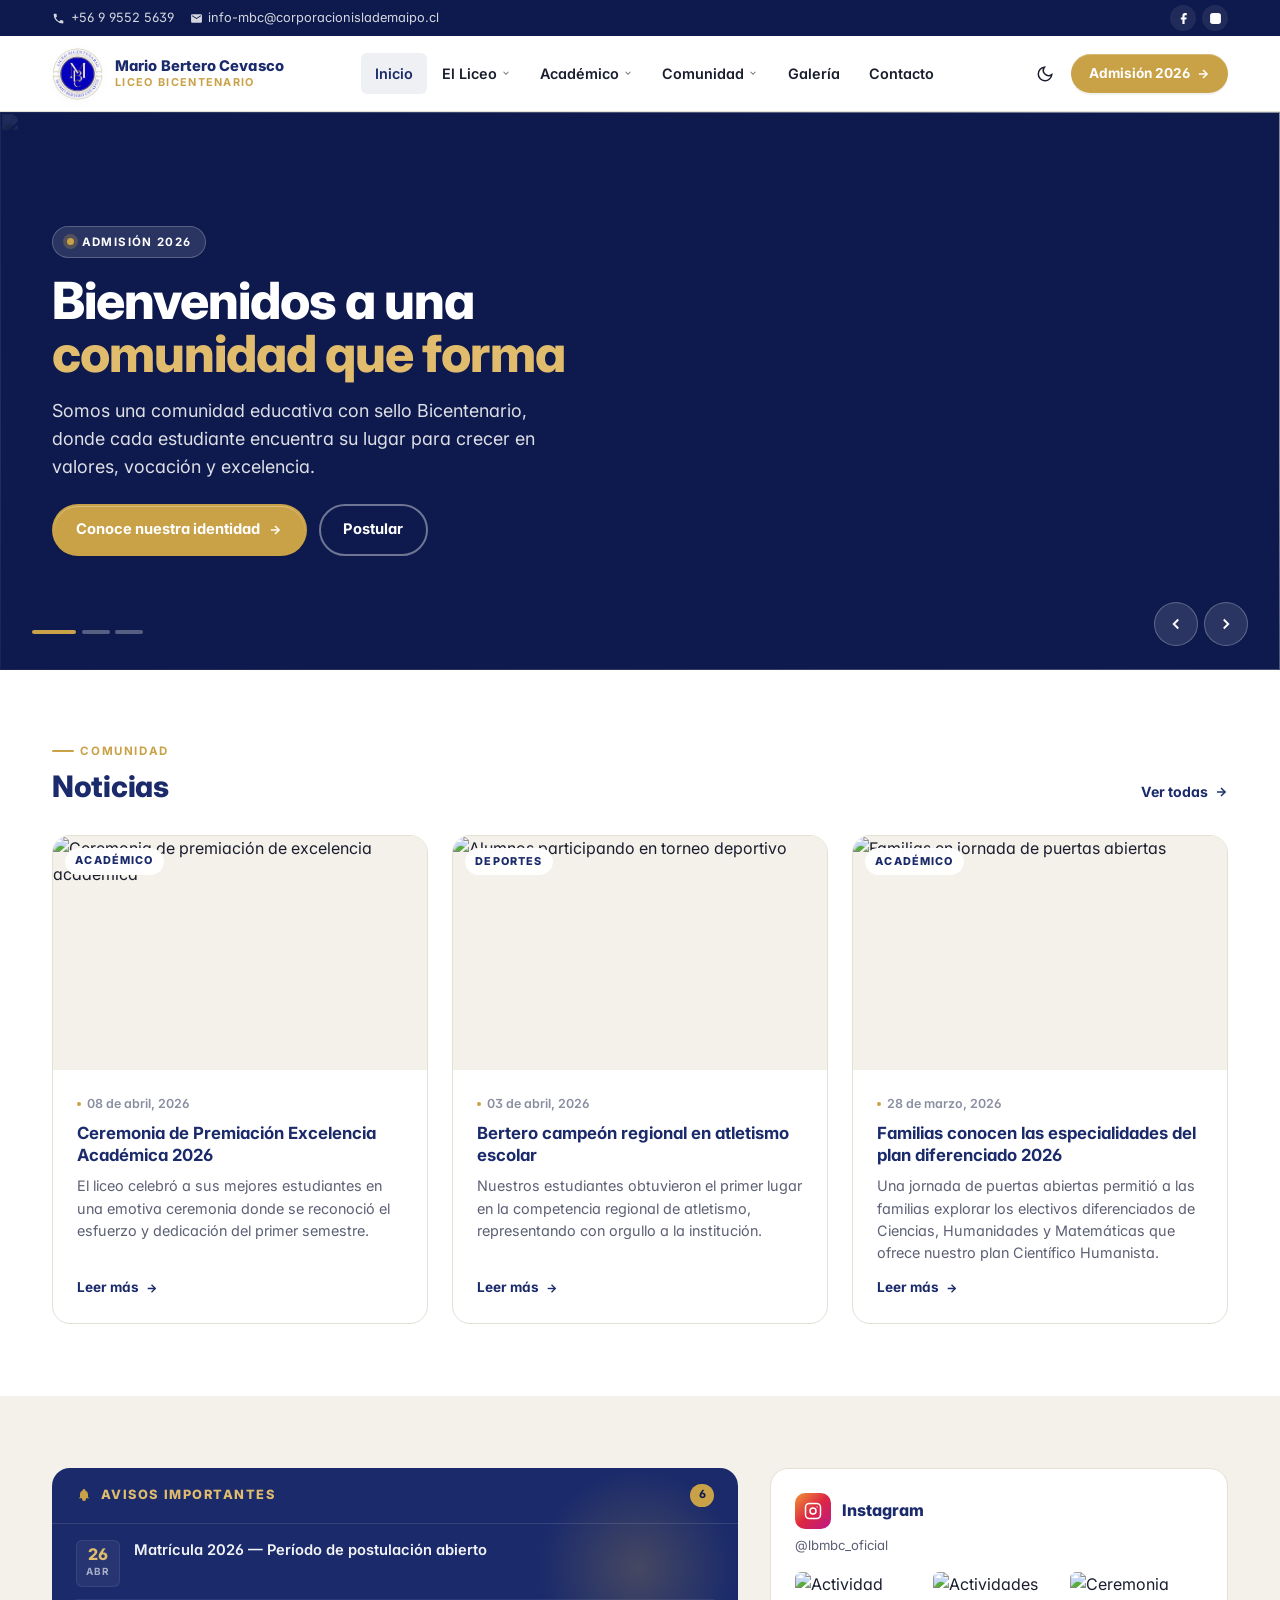
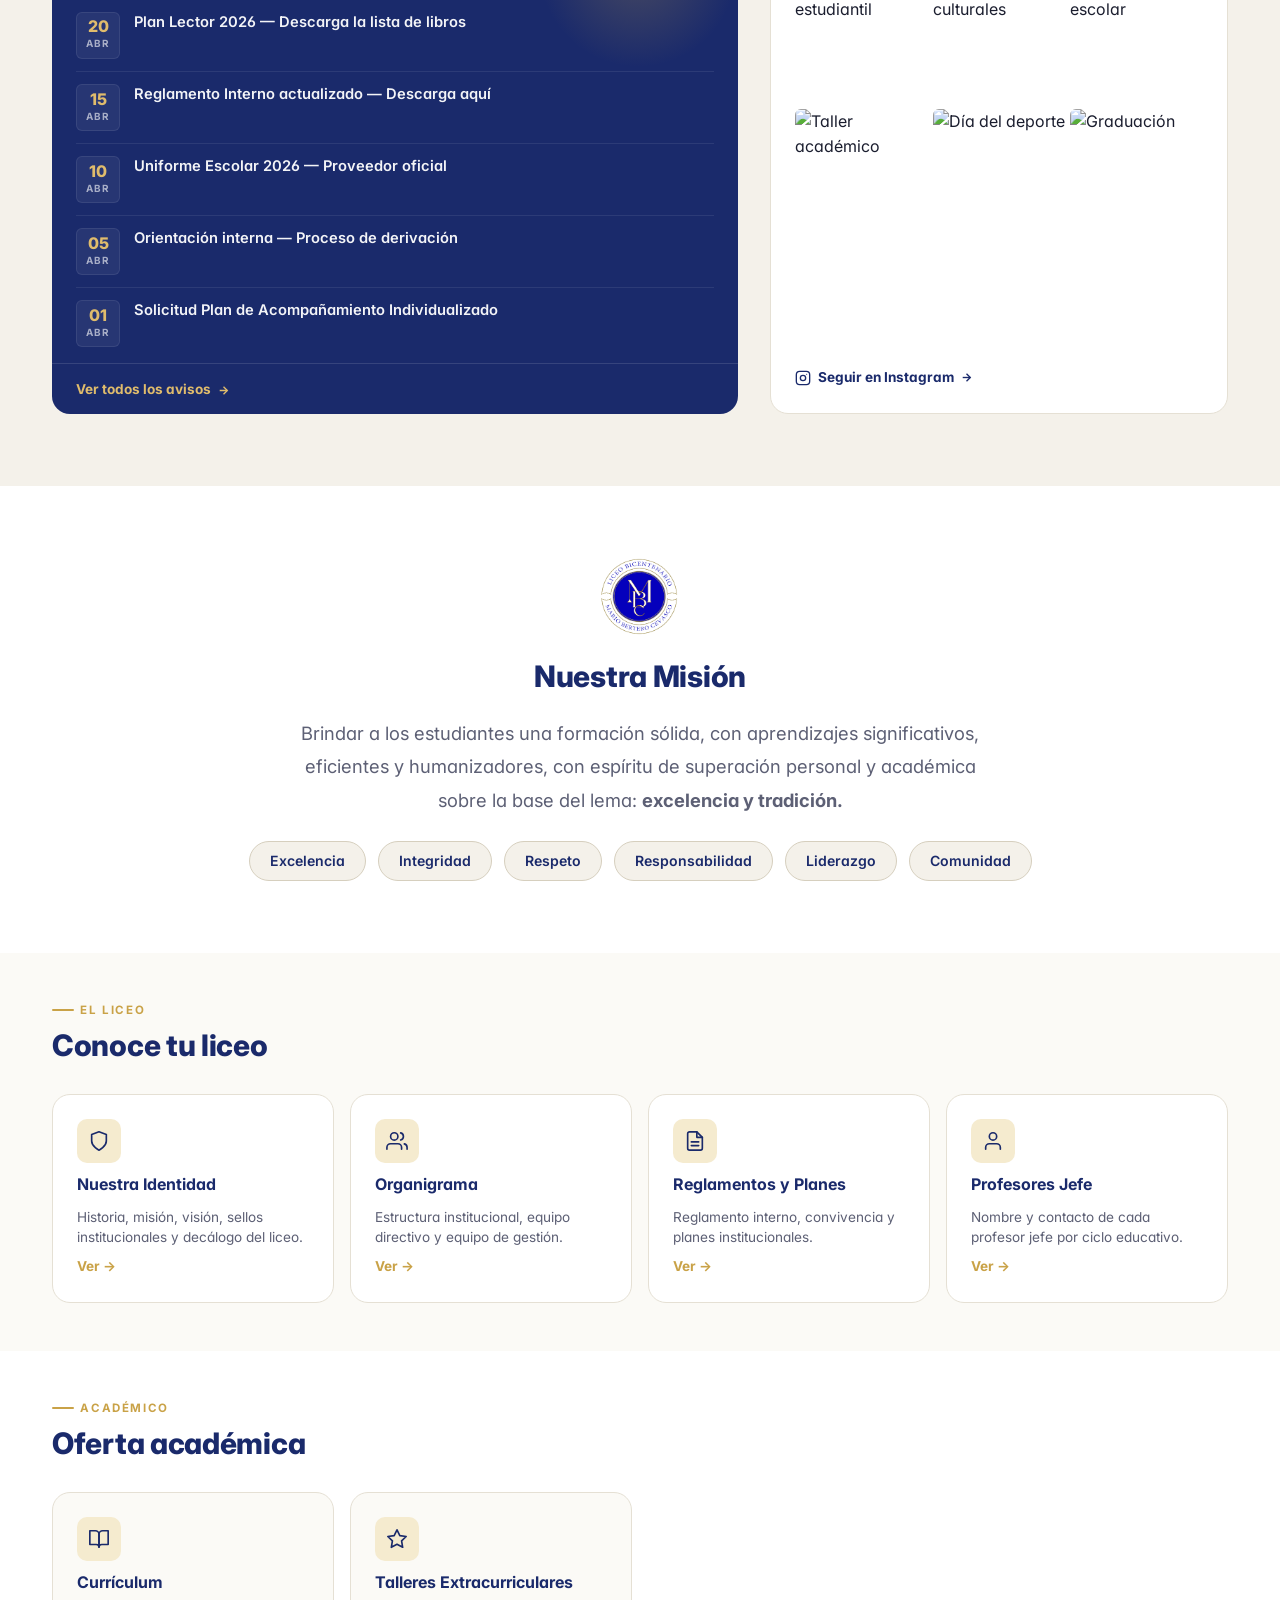
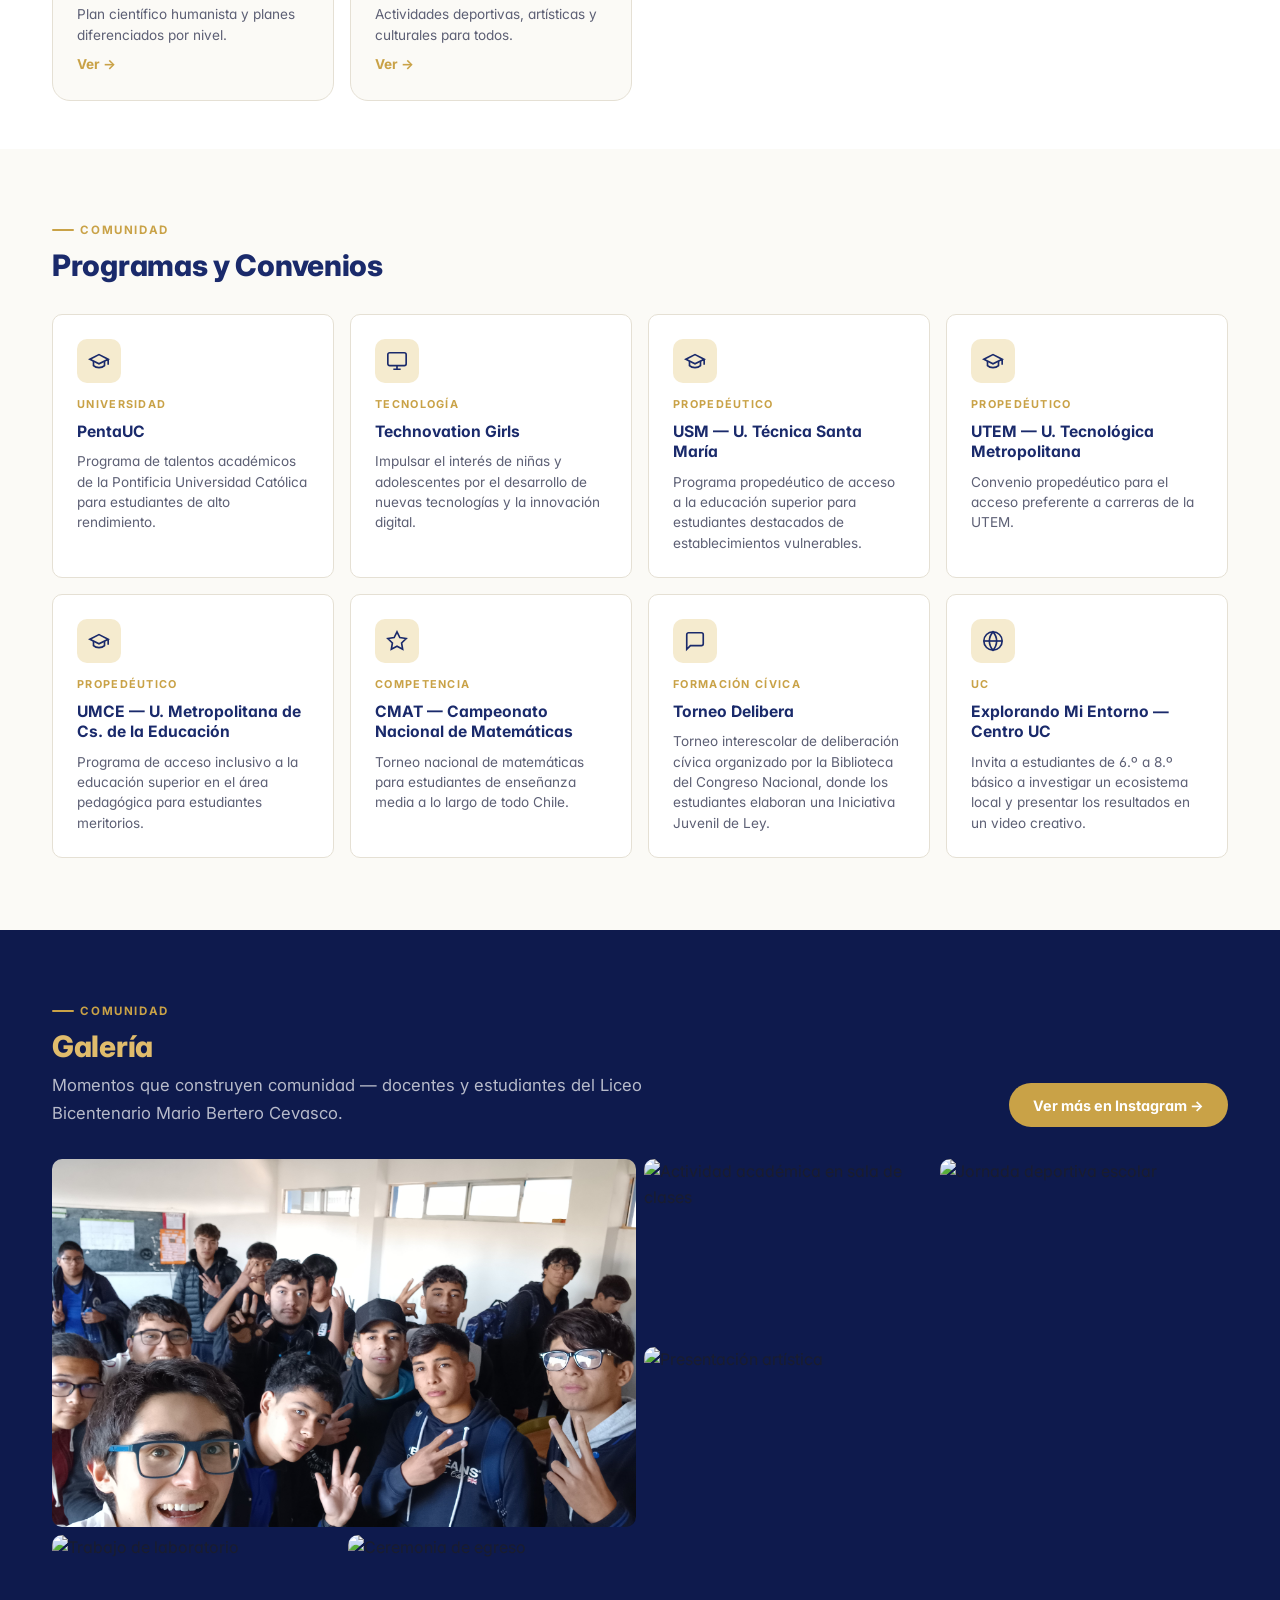
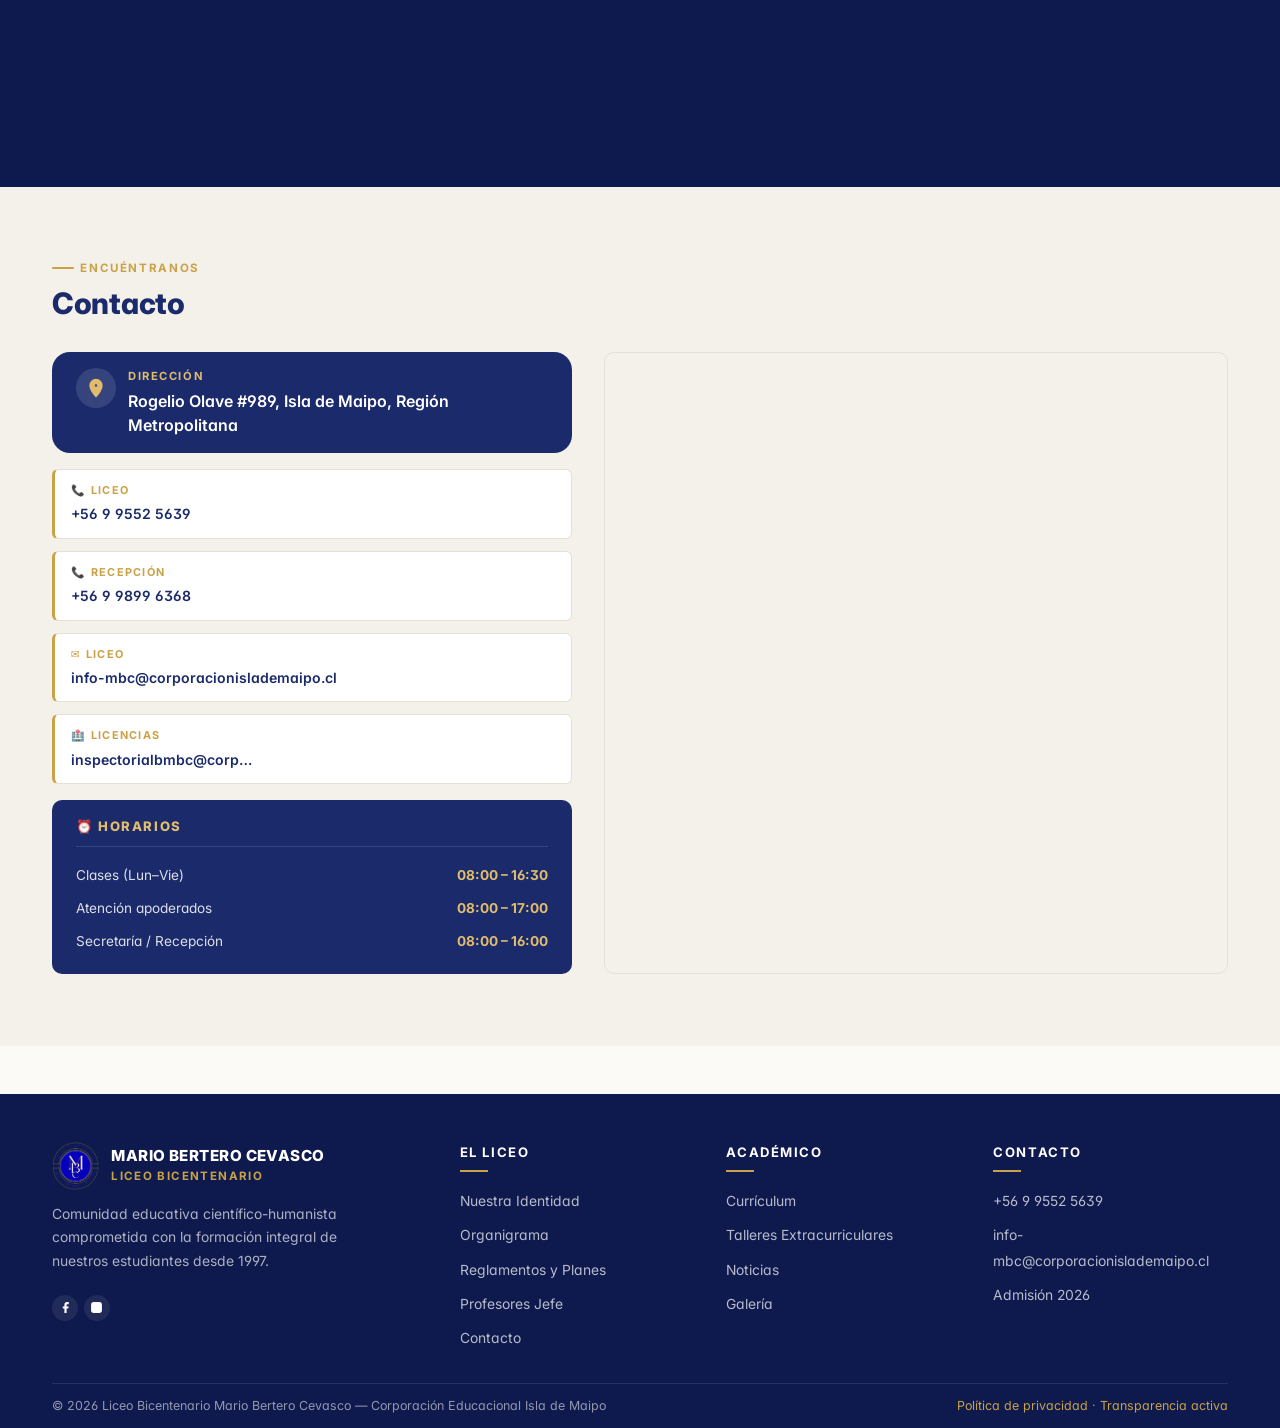
==== commit 7a89928c: "Correcciones de nav y contacto - Logo/inicio: link corregido a URL absoluta de GitHub Pages - Comuni" ====
--- a/index.html
+++ b/index.html
@@ -135,7 +135,7 @@
 <!-- HEADER -->
 <header class="header" id="site-header">
   <div class="container">
-    <a href="/" class="brand" aria-label="Inicio — Liceo Bicentenario Mario Bertero Cevasco">
+    <a href="https://diegovp2001.github.io/liceo/" class="brand" aria-label="Inicio — Liceo Bicentenario Mario Bertero Cevasco">
       <img class="brand__emblem" src="logo.png" alt="" width="52" height="52" />
       <div class="brand__text">
         <div class="brand__name">Mario Bertero Cevasco</div>
@@ -149,7 +149,7 @@
 
     <nav class="nav" id="main-nav" aria-label="Navegación principal">
       <ul class="nav__list" role="list">
-        <li class="nav__item"><a href="/" class="nav__link" aria-current="page">Inicio</a></li>
+        <li class="nav__item"><a href="https://diegovp2001.github.io/liceo/" class="nav__link" aria-current="page">Inicio</a></li>
         <li class="nav__item">
           <a href="#el-liceo" class="nav__link">El Liceo <svg class="chev" viewBox="0 0 24 24" width="10" height="10" fill="none" stroke="currentColor" stroke-width="2.5"><polyline points="6 9 12 15 18 9"/></svg></a>
           <div class="dropdown" role="menu">
@@ -170,7 +170,6 @@
           <a href="#programas" class="nav__link">Comunidad <svg class="chev" viewBox="0 0 24 24" width="10" height="10" fill="none" stroke="currentColor" stroke-width="2.5"><polyline points="6 9 12 15 18 9"/></svg></a>
           <div class="dropdown" role="menu">
             <a href="#programas" role="menuitem">Programas y Convenios</a>
-            <a href="#galeria" role="menuitem">Galería</a>
             <a href="#noticias" role="menuitem">Noticias</a>
           </div>
         </li>
@@ -354,34 +353,6 @@
           </a>
         </div>
 
-      </div>
-    </div>
-  </section>
-
-  <!-- ESTADÍSTICAS -->
-  <section class="estadisticas-section section section--dark" aria-label="Estadísticas del liceo">
-    <div class="container">
-      <div class="stats">
-        <div class="stat">
-          <div class="stat__num">159<small>+</small></div>
-          <div class="stat__sep"></div>
-          <p class="stat__label">Integrantes de la comunidad</p>
-        </div>
-        <div class="stat">
-          <div class="stat__num">29</div>
-          <div class="stat__sep"></div>
-          <p class="stat__label">Años formando líderes</p>
-        </div>
-        <div class="stat">
-          <div class="stat__num">87<small>+</small></div>
-          <div class="stat__sep"></div>
-          <p class="stat__label">Docentes comprometidos</p>
-        </div>
-        <div class="stat">
-          <div class="stat__num">100<small>%</small></div>
-          <div class="stat__sep"></div>
-          <p class="stat__label">Jornada Escolar Completa</p>
-        </div>
       </div>
     </div>
   </section>
--- a/home.css
+++ b/home.css
@@ -592,7 +592,7 @@
 .contacto-address__value { font-size: 1rem; font-weight: 600; line-height: 1.45; }
 .contacto-cards {
   display: grid;
-  grid-template-columns: 1fr 1fr;
+  grid-template-columns: 1fr;
   gap: var(--space-3);
   margin-bottom: var(--space-4);
 }
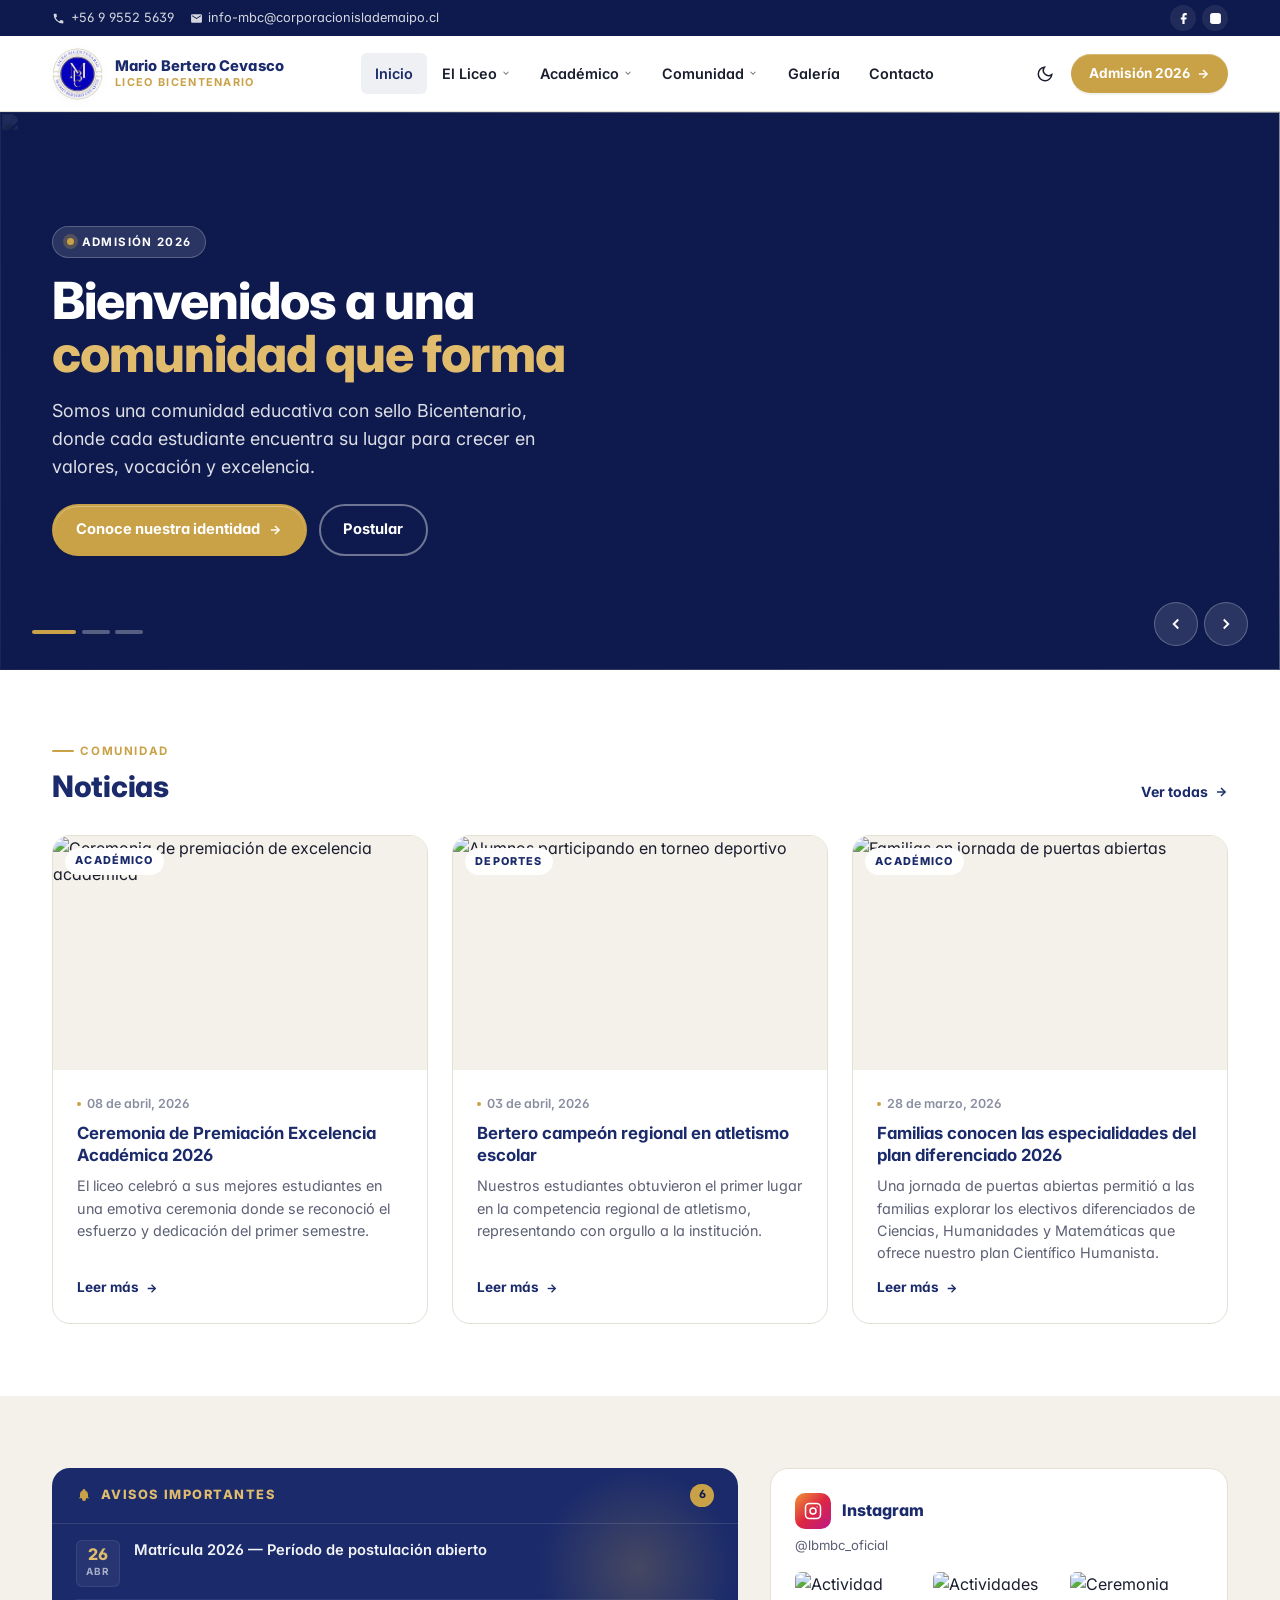
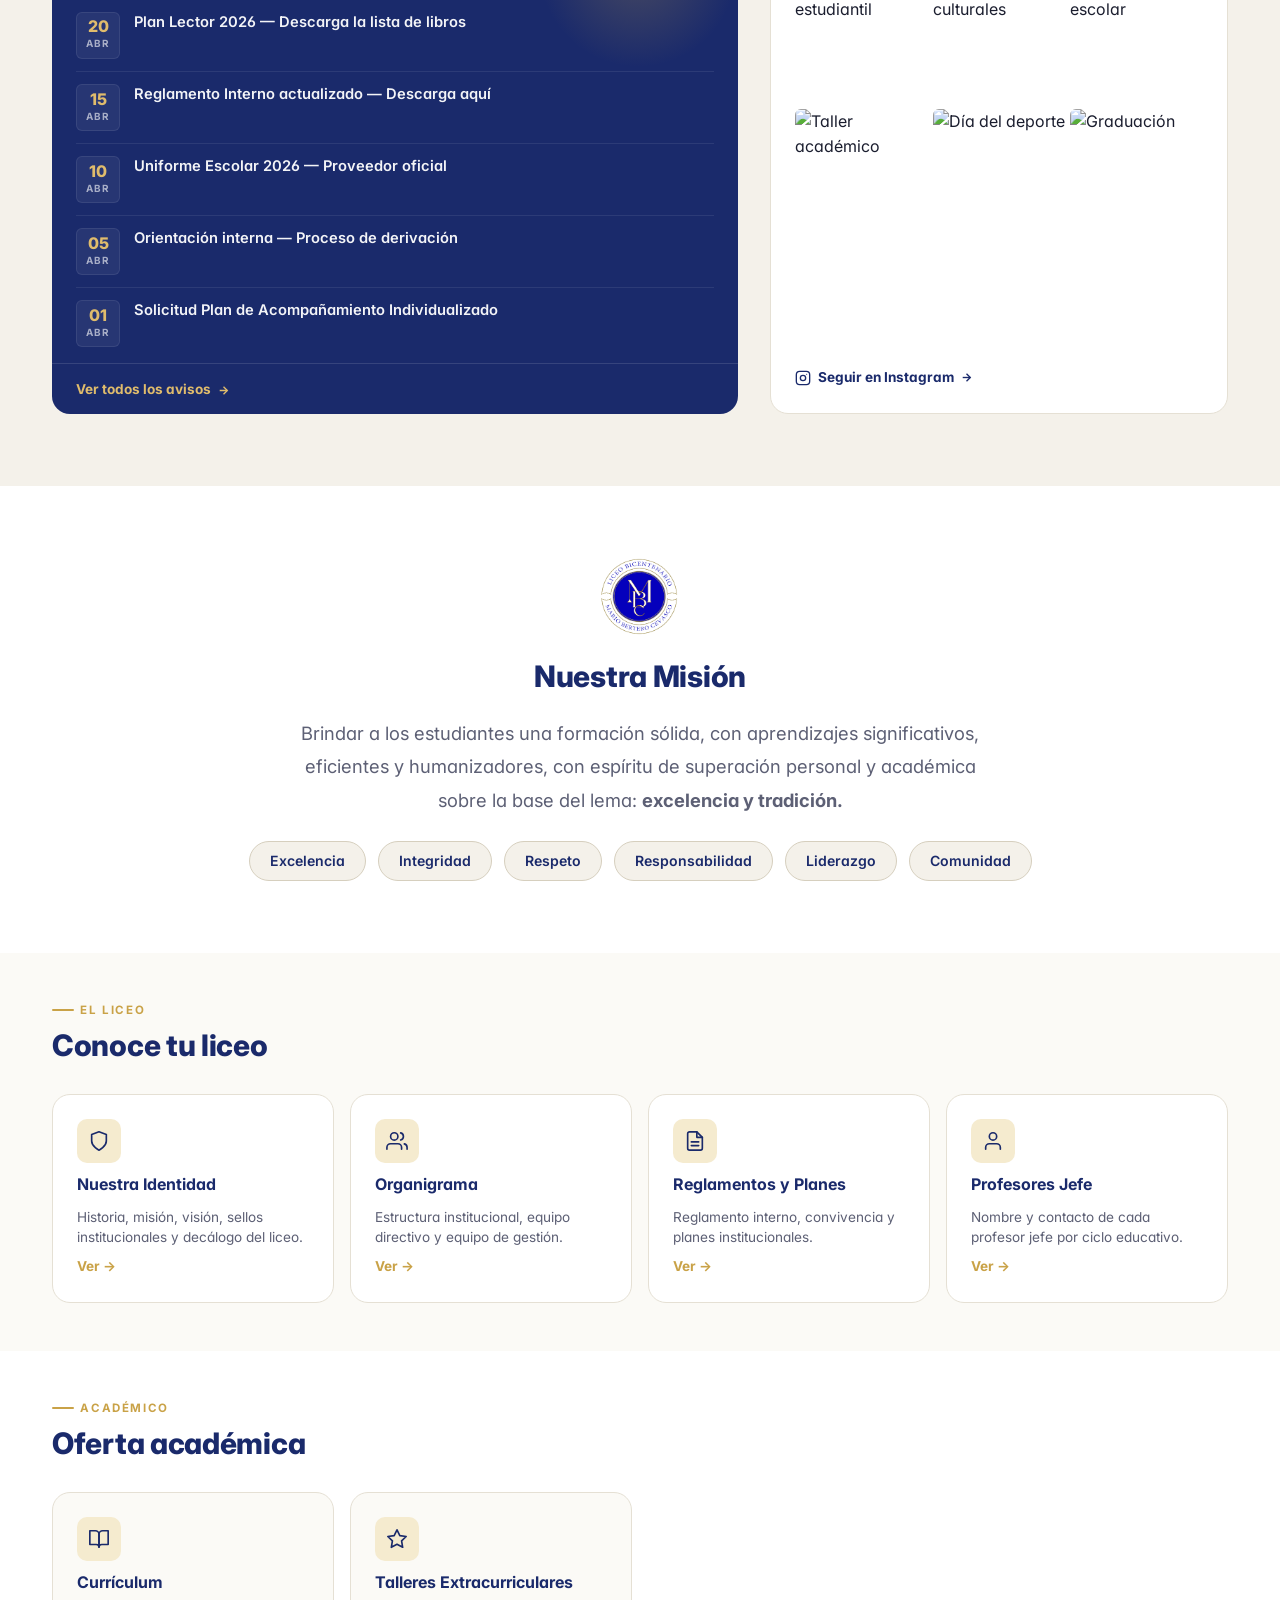
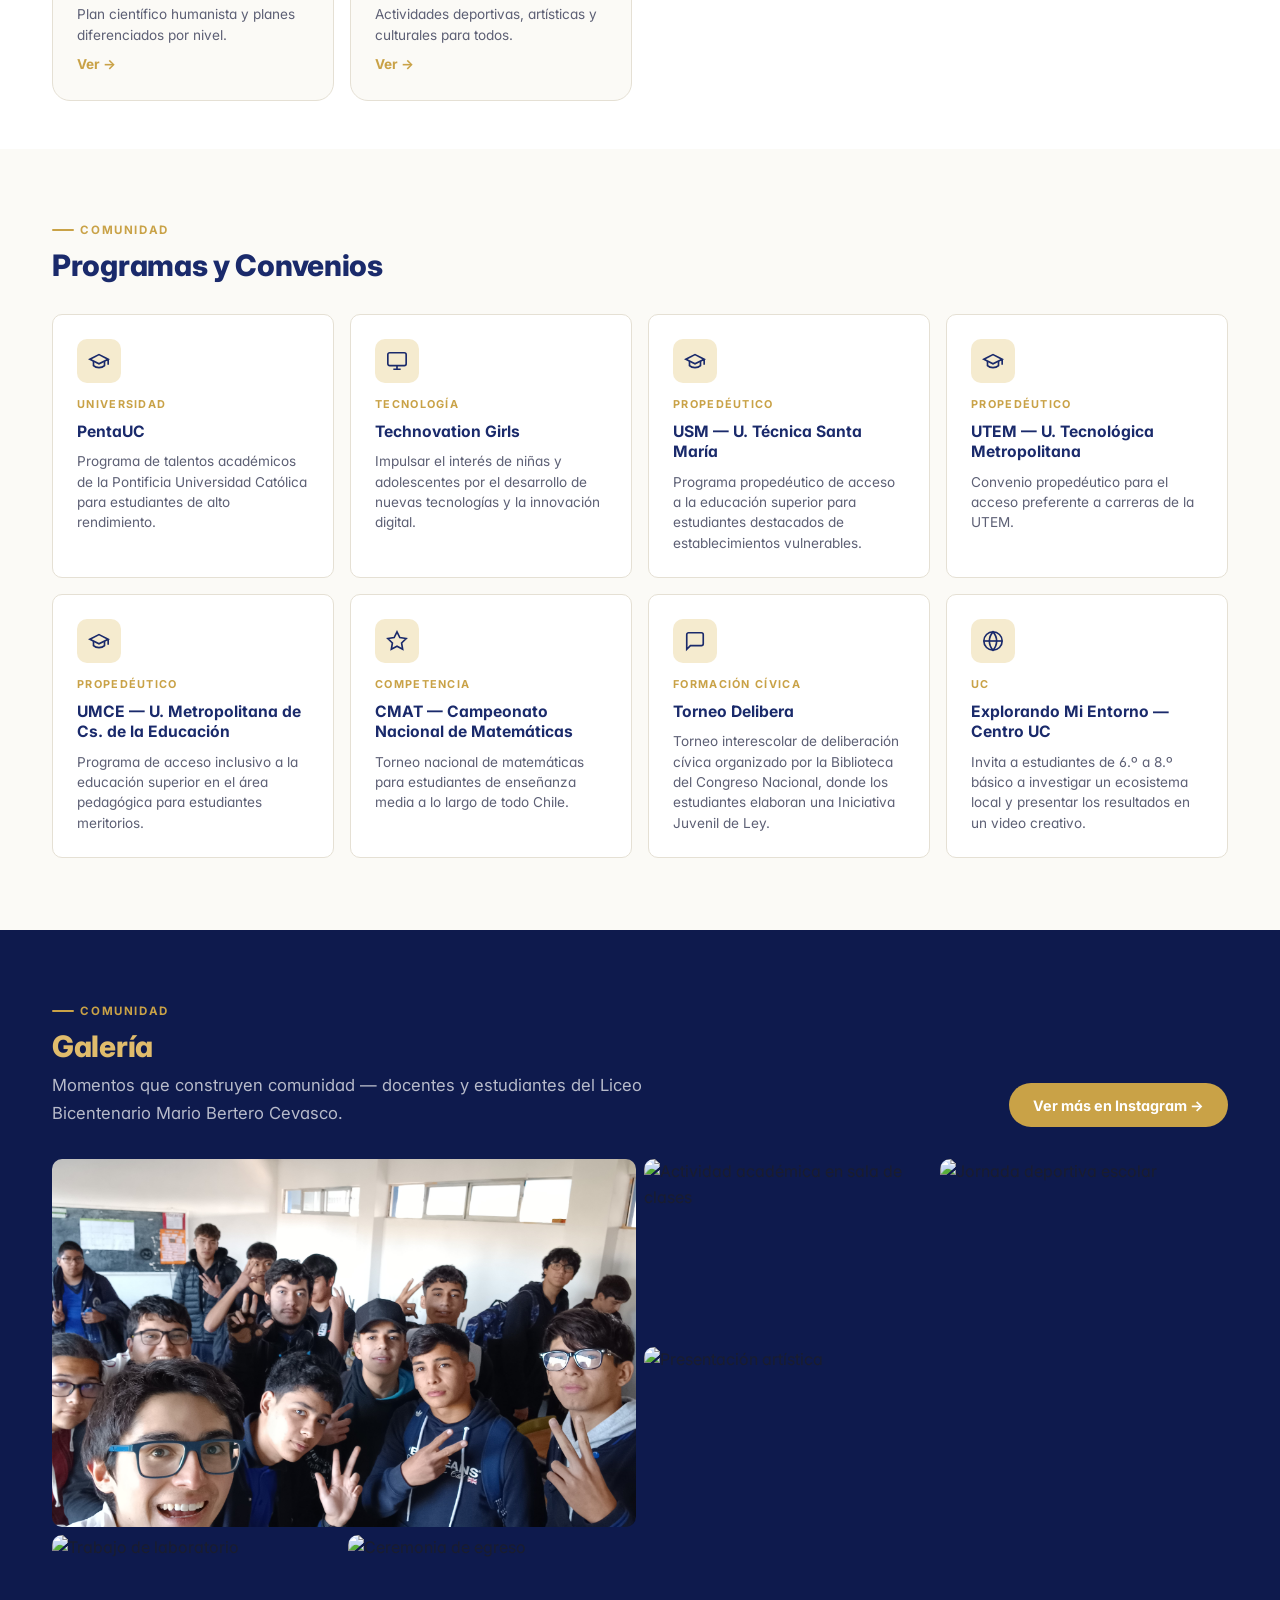
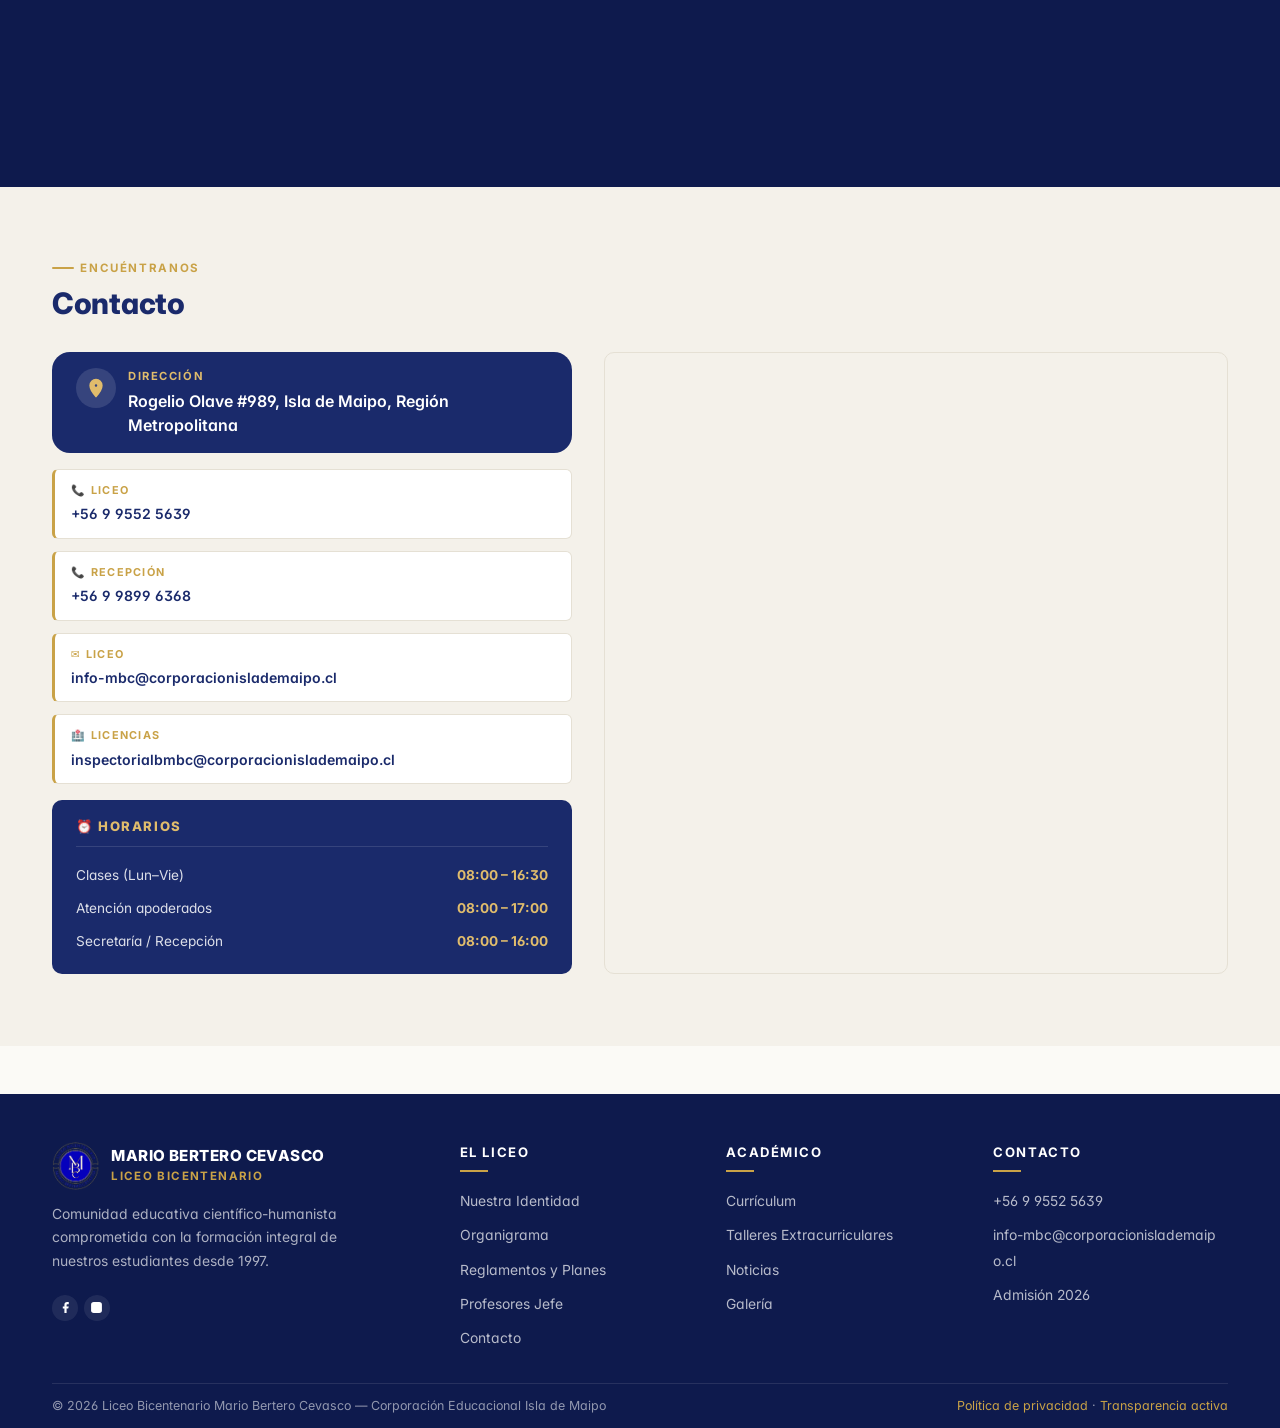
==== commit 92839318: "Corregir emails truncados en contacto y footer - Email licencias: texto completo inspectorialbmbc@co" ====
--- a/index.html
+++ b/index.html
@@ -591,7 +591,7 @@
             </div>
             <div class="contacto-card">
               <p class="contacto-card__label">🏥 Licencias</p>
-              <p class="contacto-card__value"><a href="mailto:inspectorialbmbc@corporacionislademaipo.cl">inspectorialbmbc@corp…</a></p>
+              <p class="contacto-card__value"><a href="mailto:inspectorialbmbc@corporacionislademaipo.cl">inspectorialbmbc@corporacionislademaipo.cl</a></p>
             </div>
           </div>
           <div class="horarios" aria-label="Horarios del liceo">
--- a/styles.css
+++ b/styles.css
@@ -505,6 +505,9 @@
   font-size: .87rem;
   color: rgba(255,255,255,.7);
   transition: color var(--tr), padding-left var(--tr);
+  overflow-wrap: break-word;
+  hyphens: none;
+  word-break: break-all;
 }
 .footer__col a:hover { color: var(--c-gold-light); padding-left: 4px; }
 
